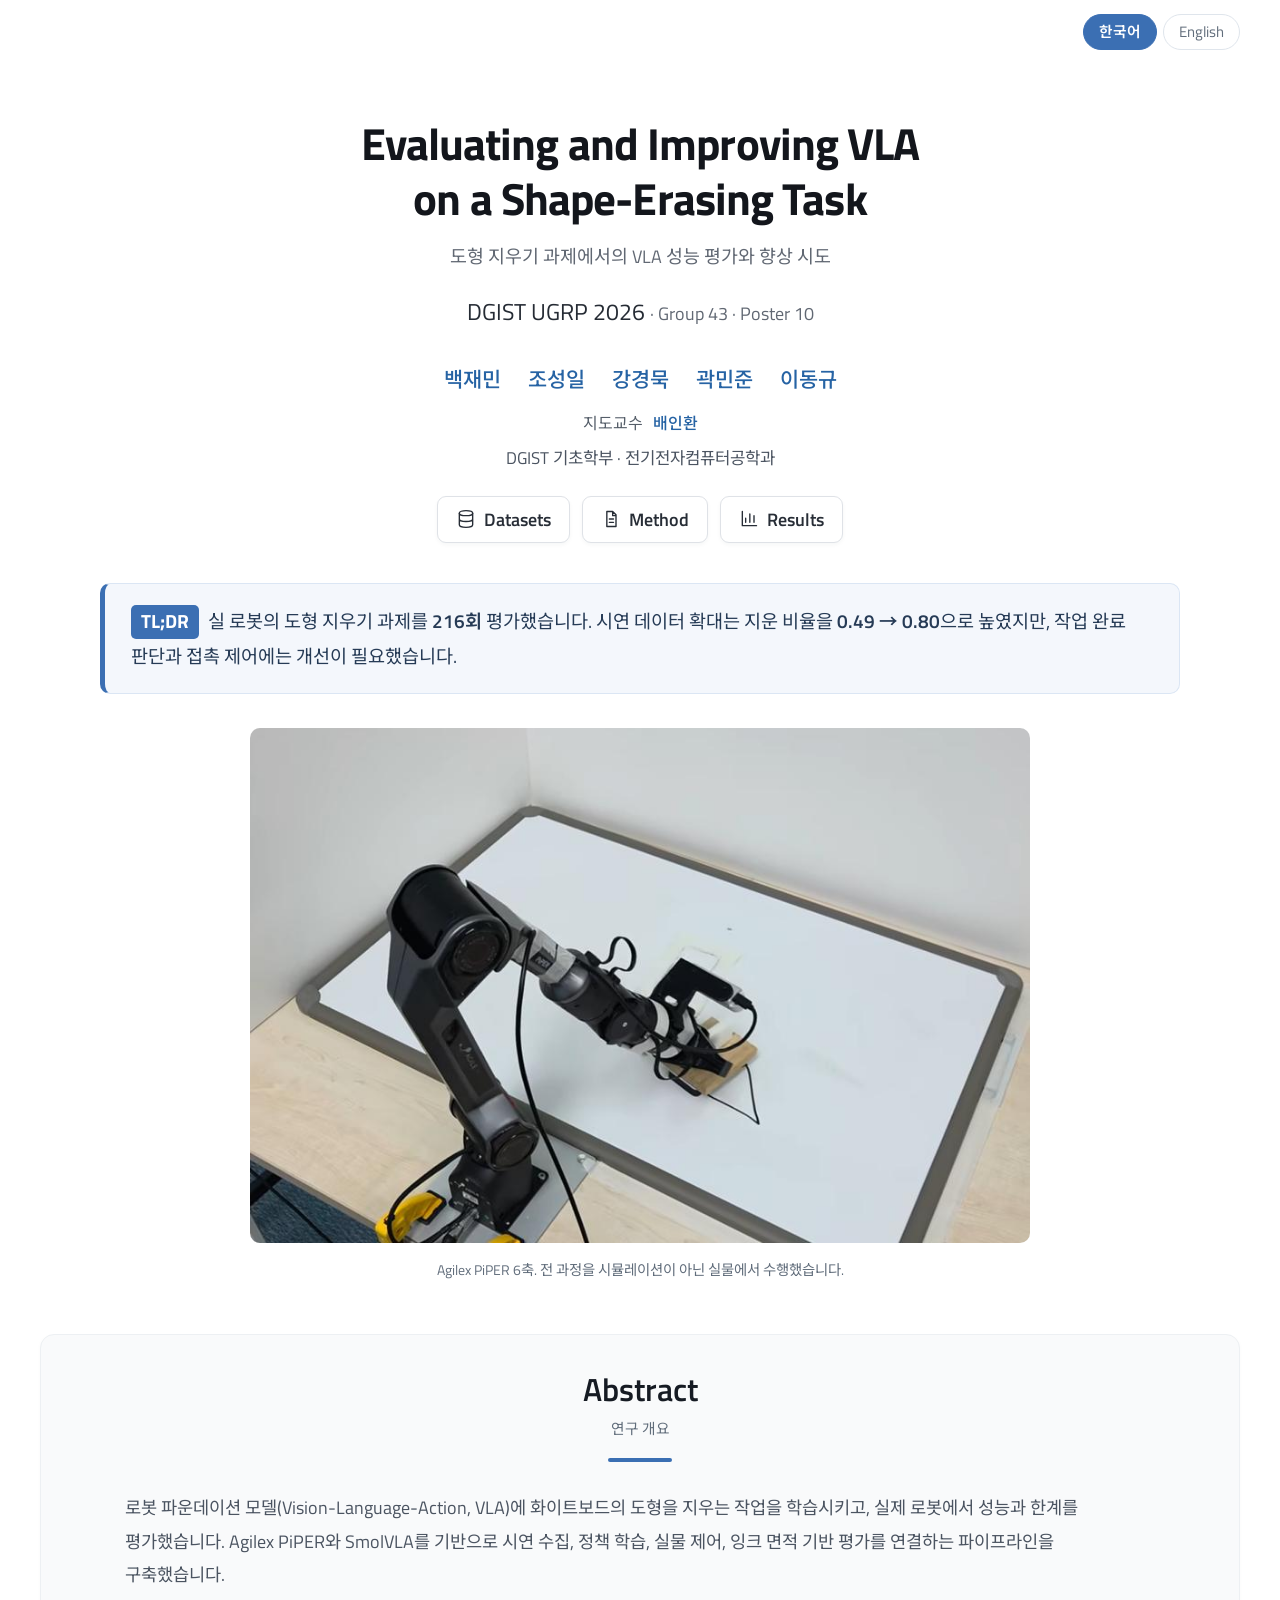
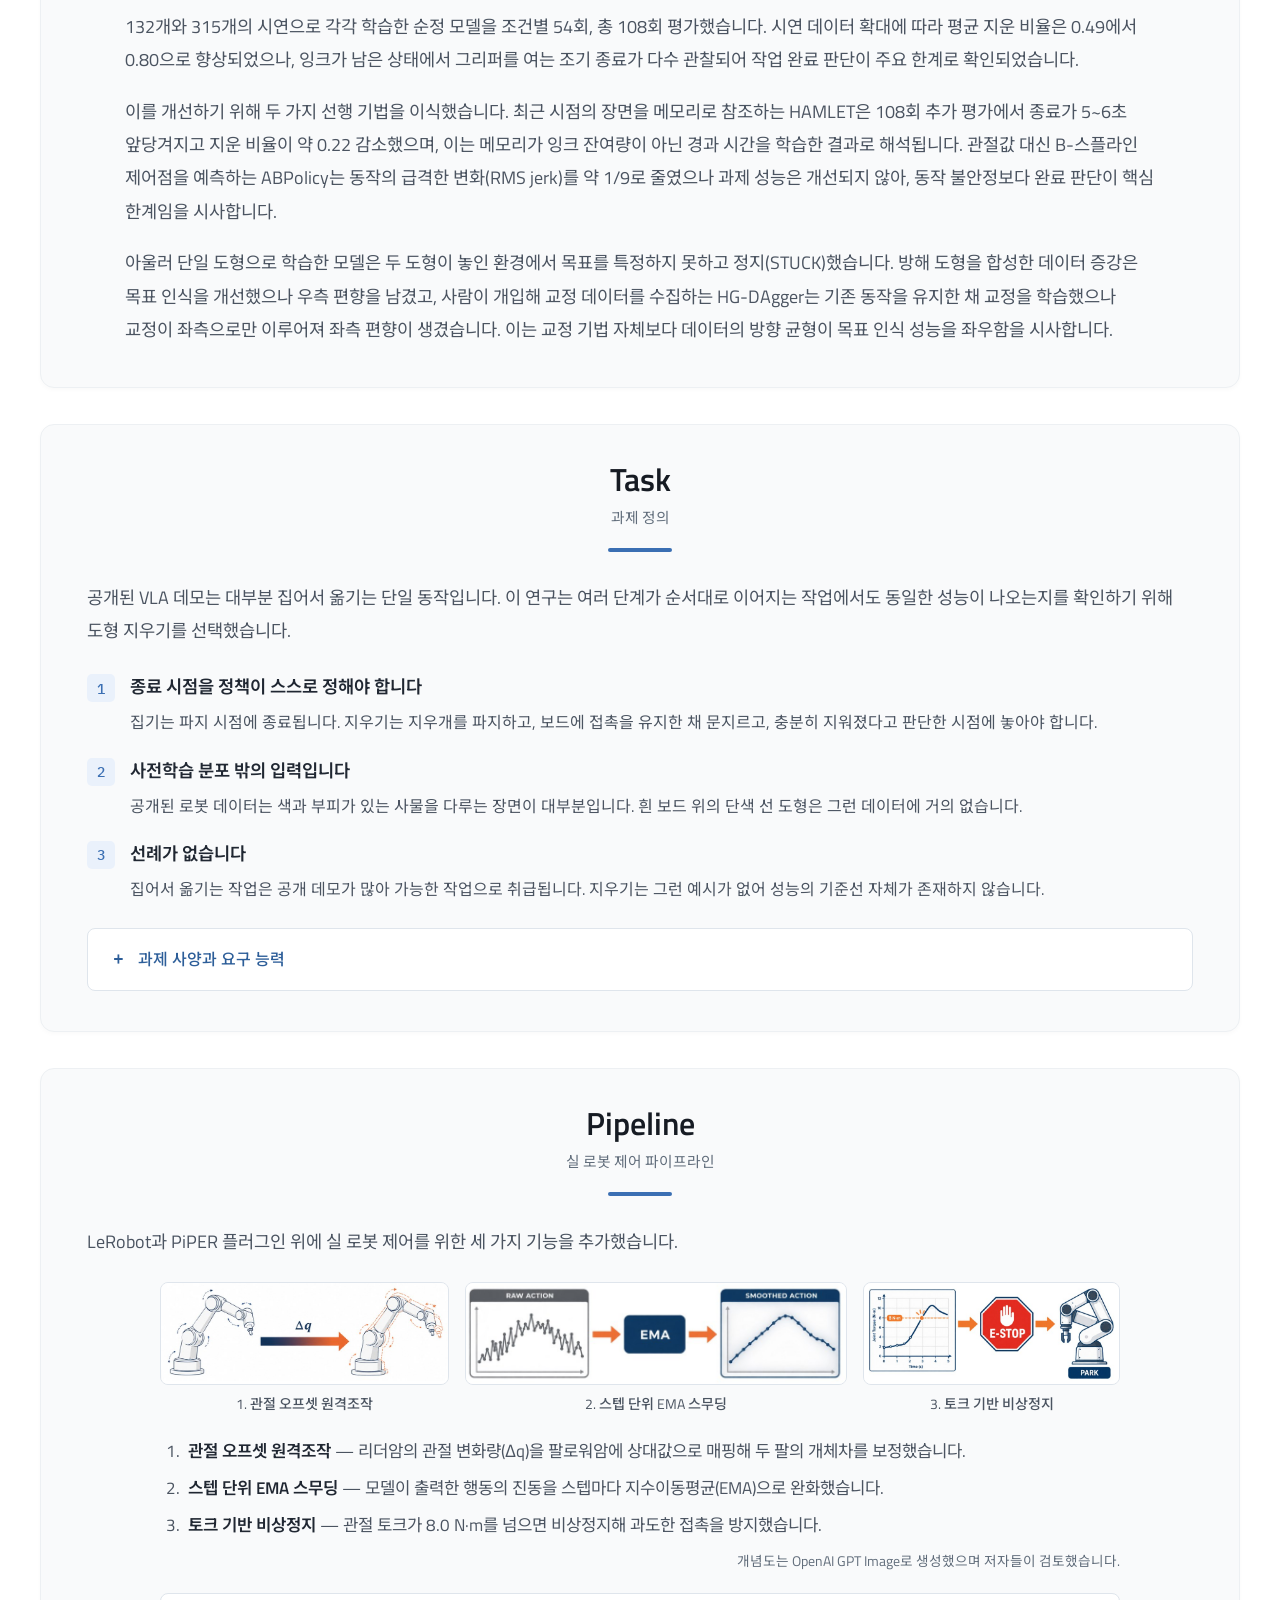
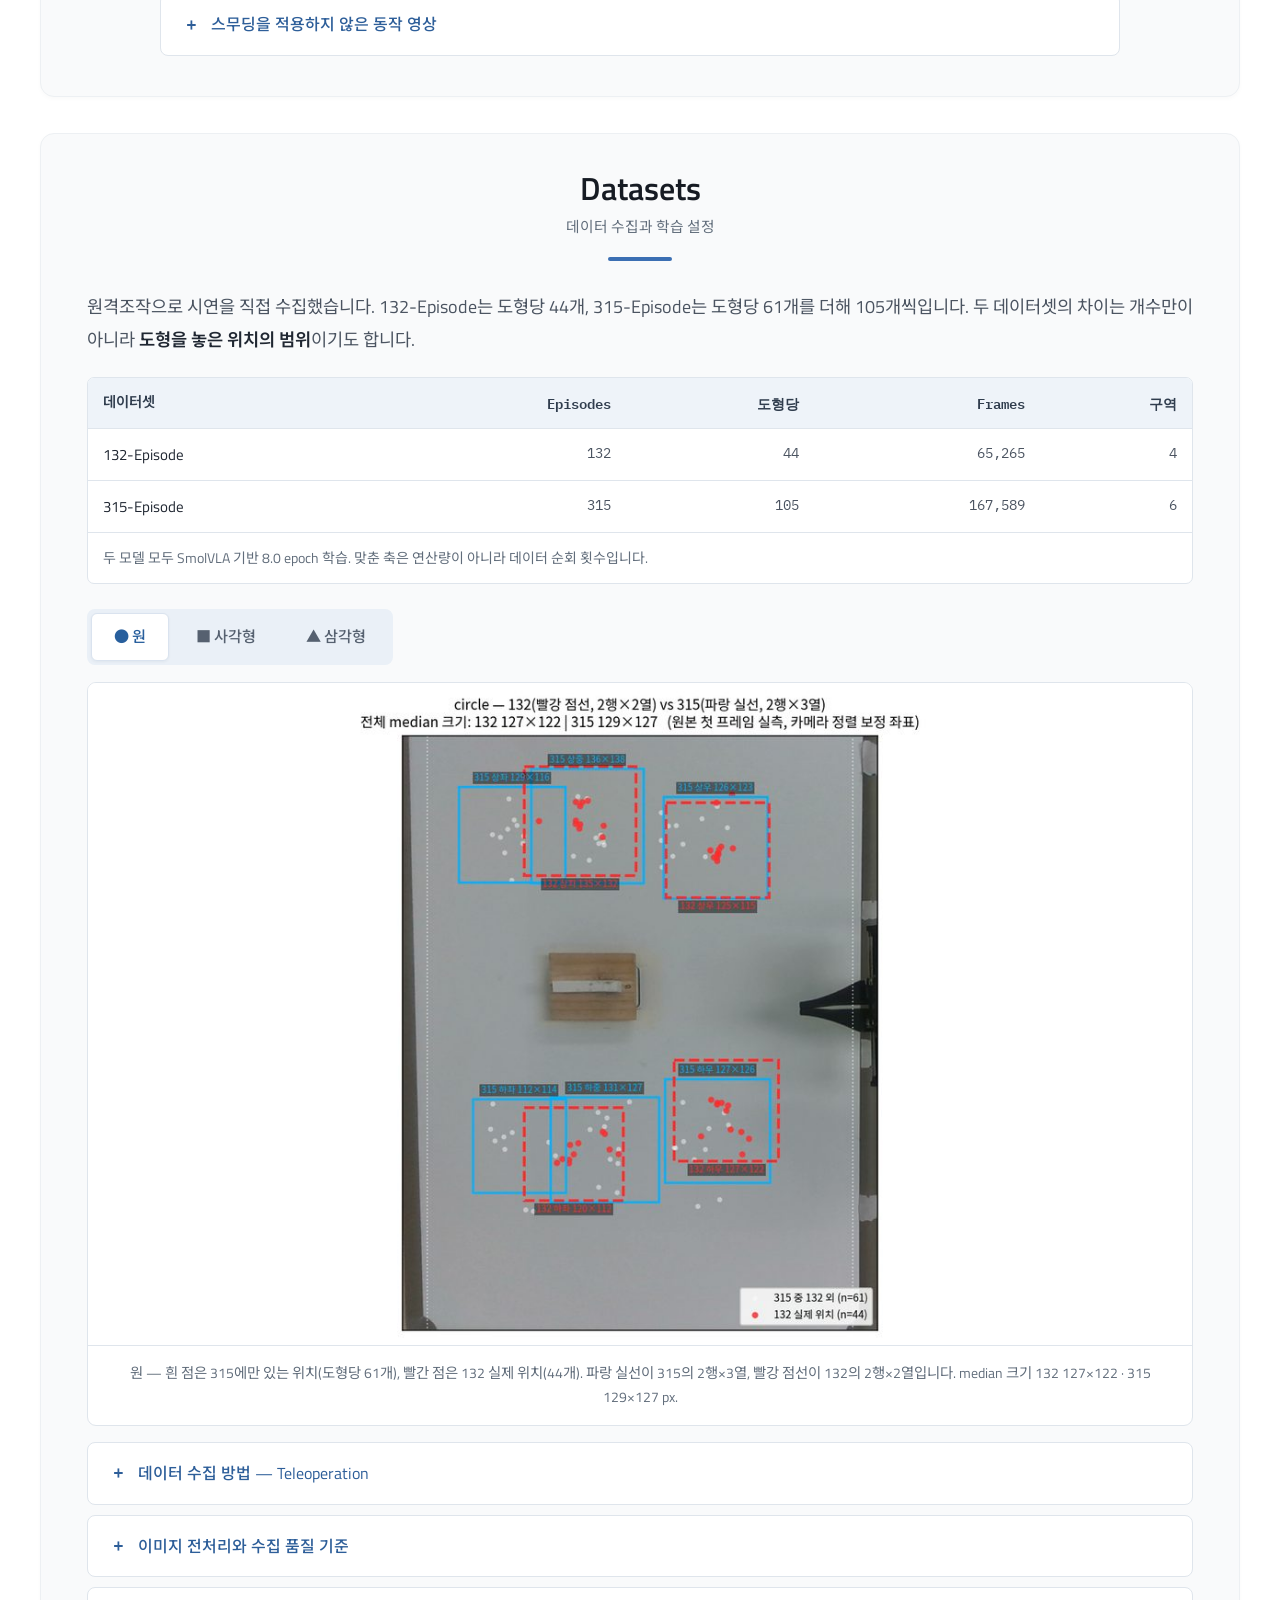
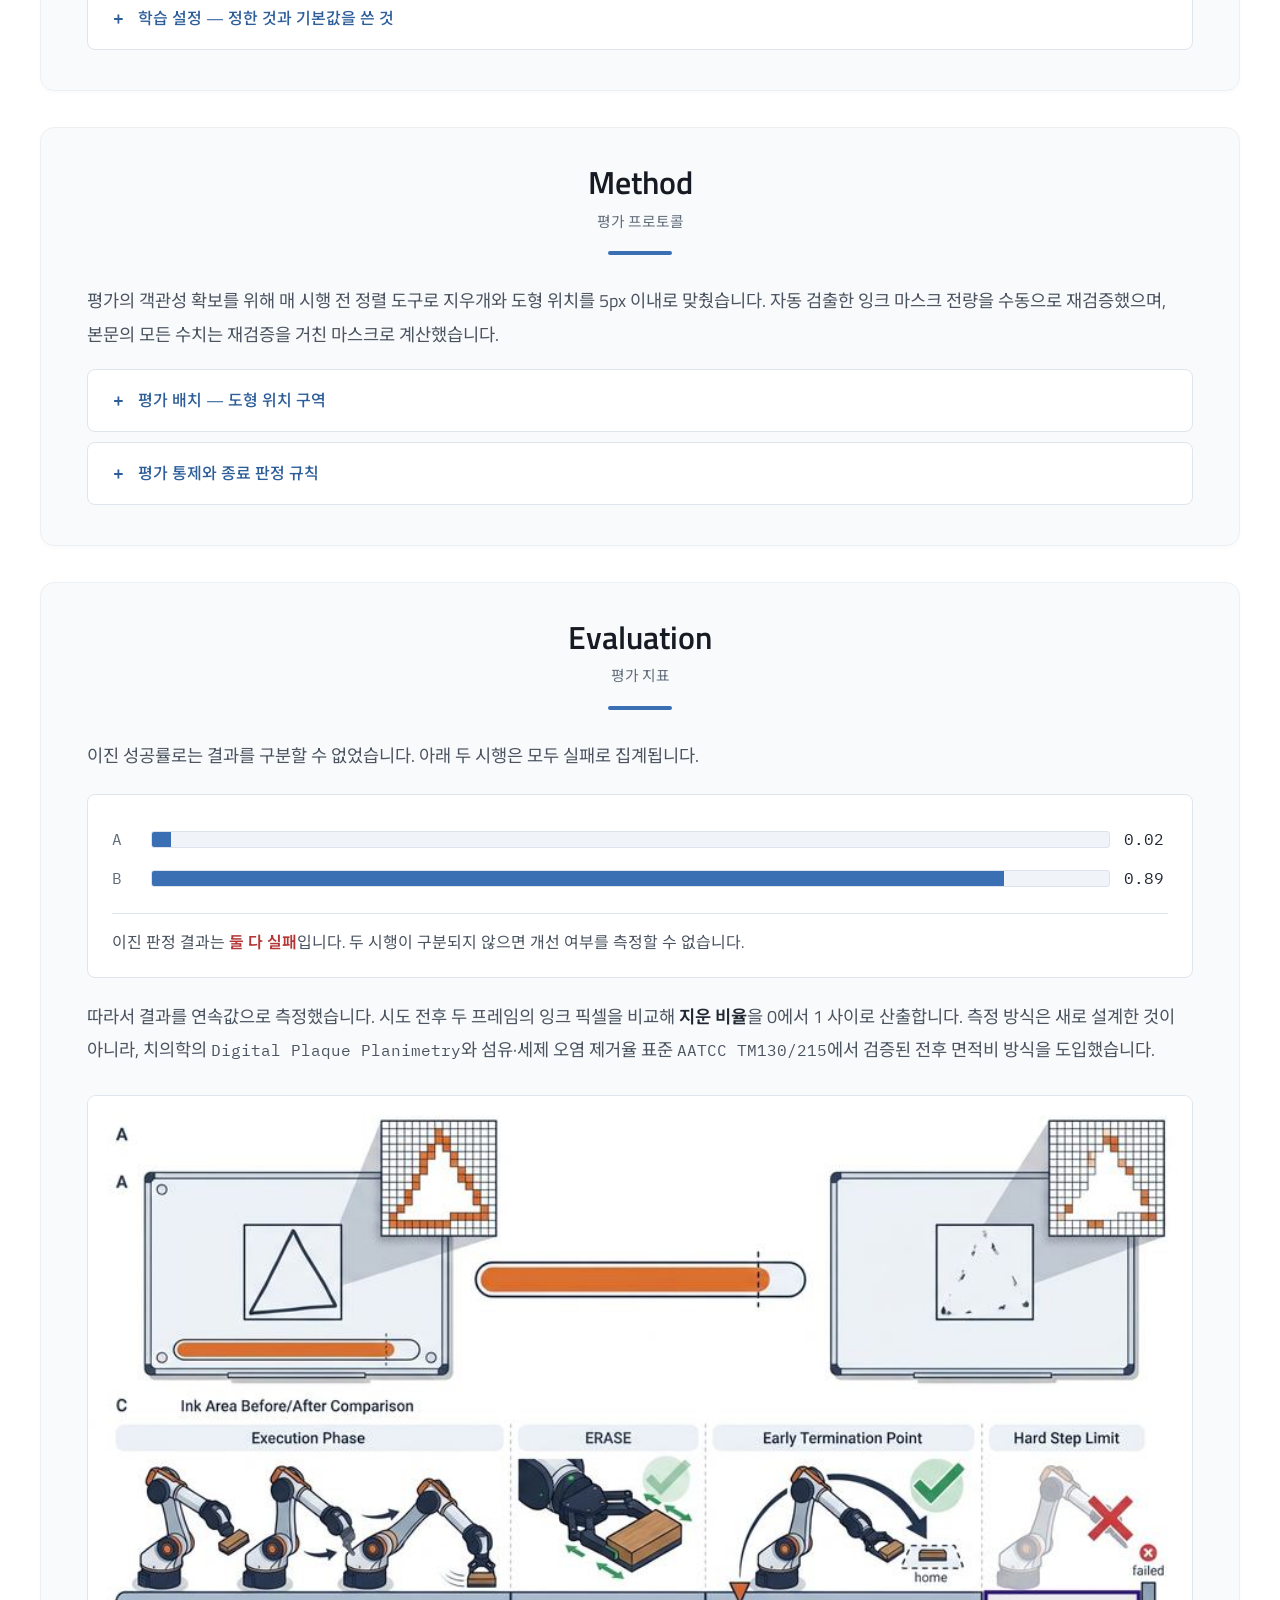
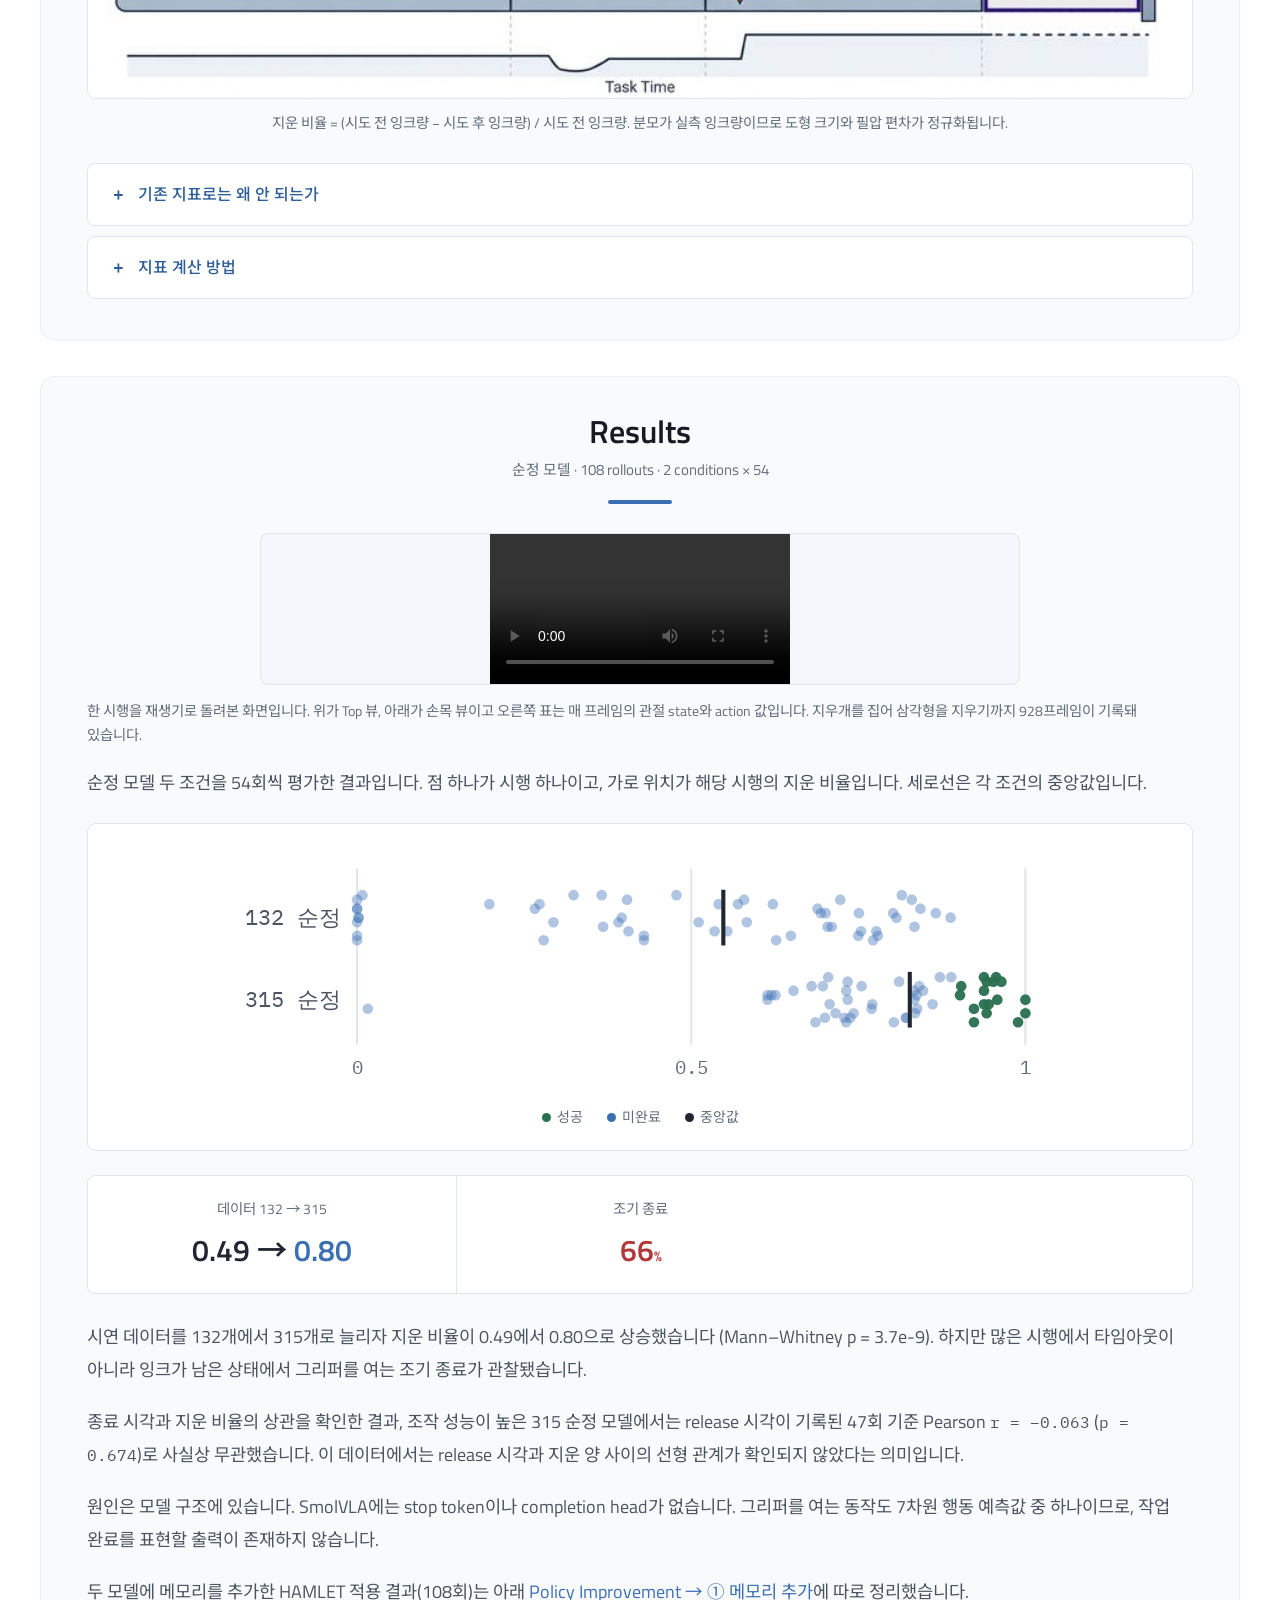
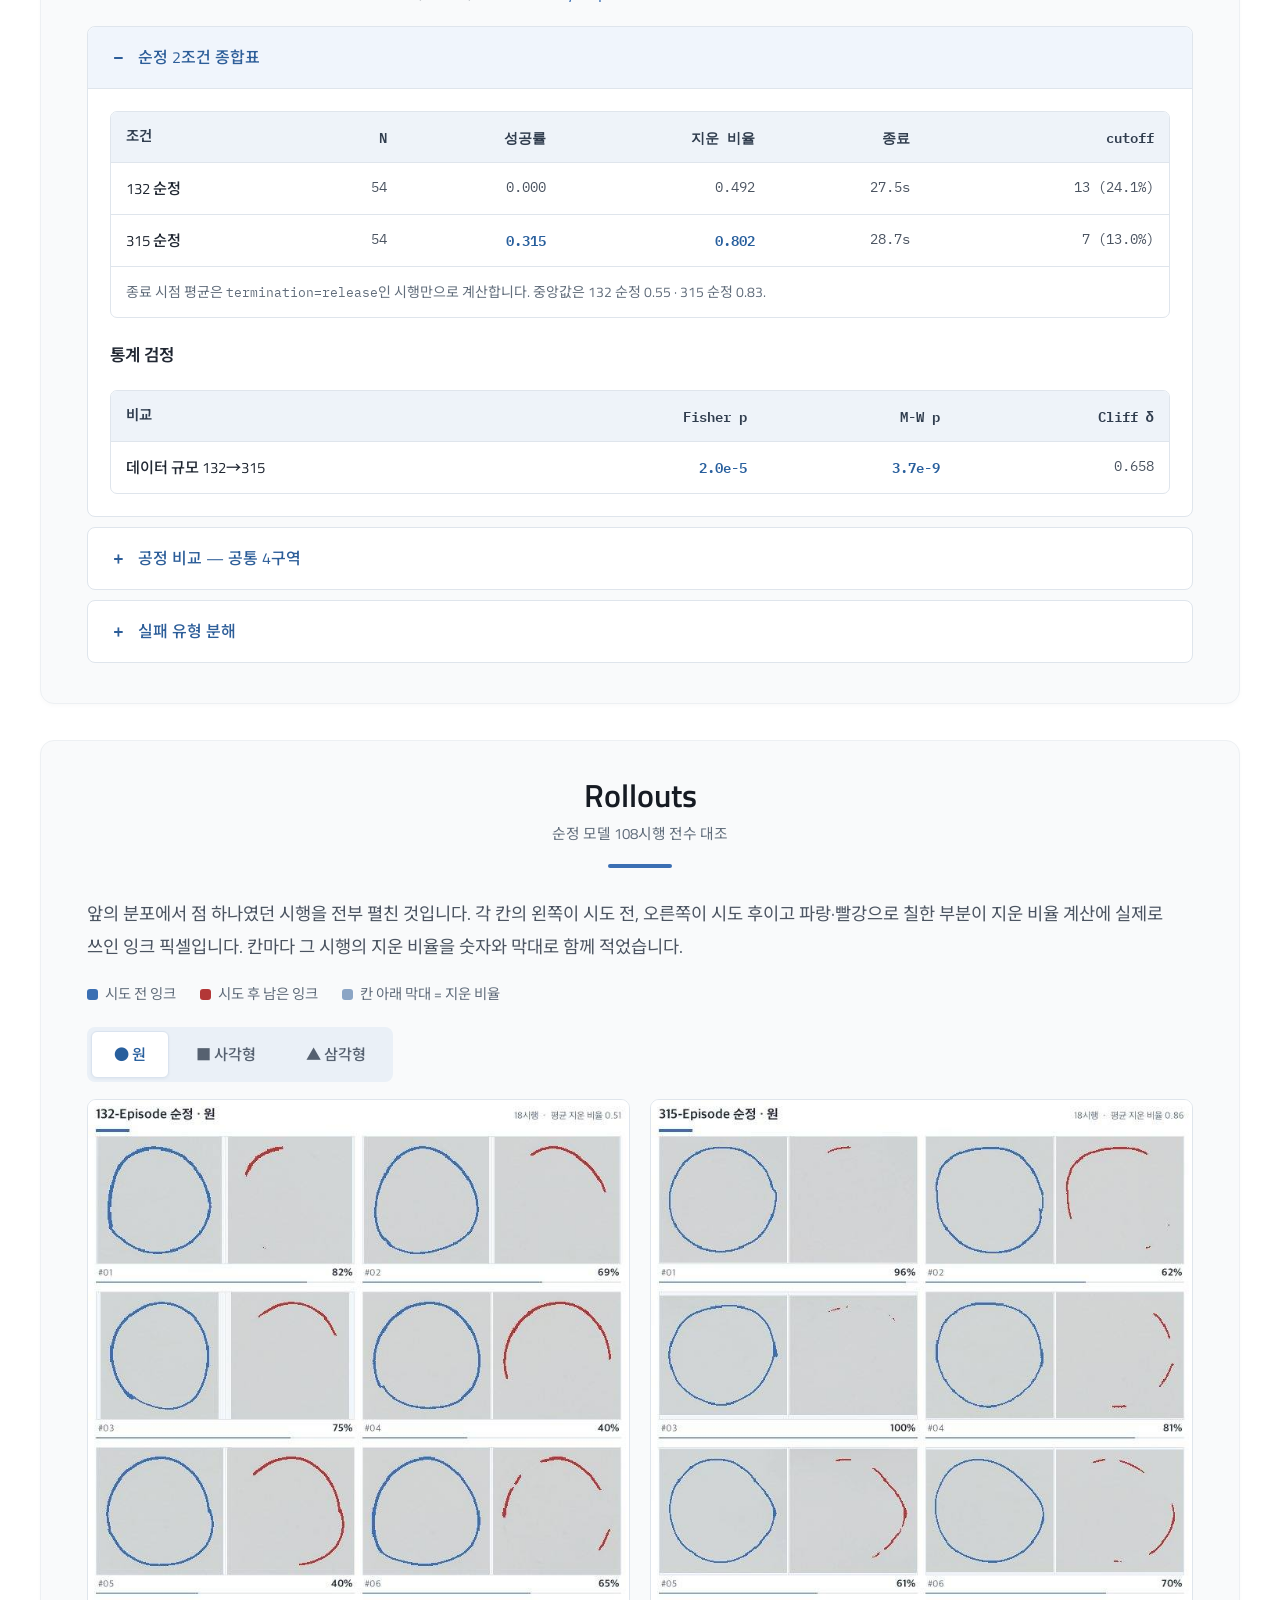
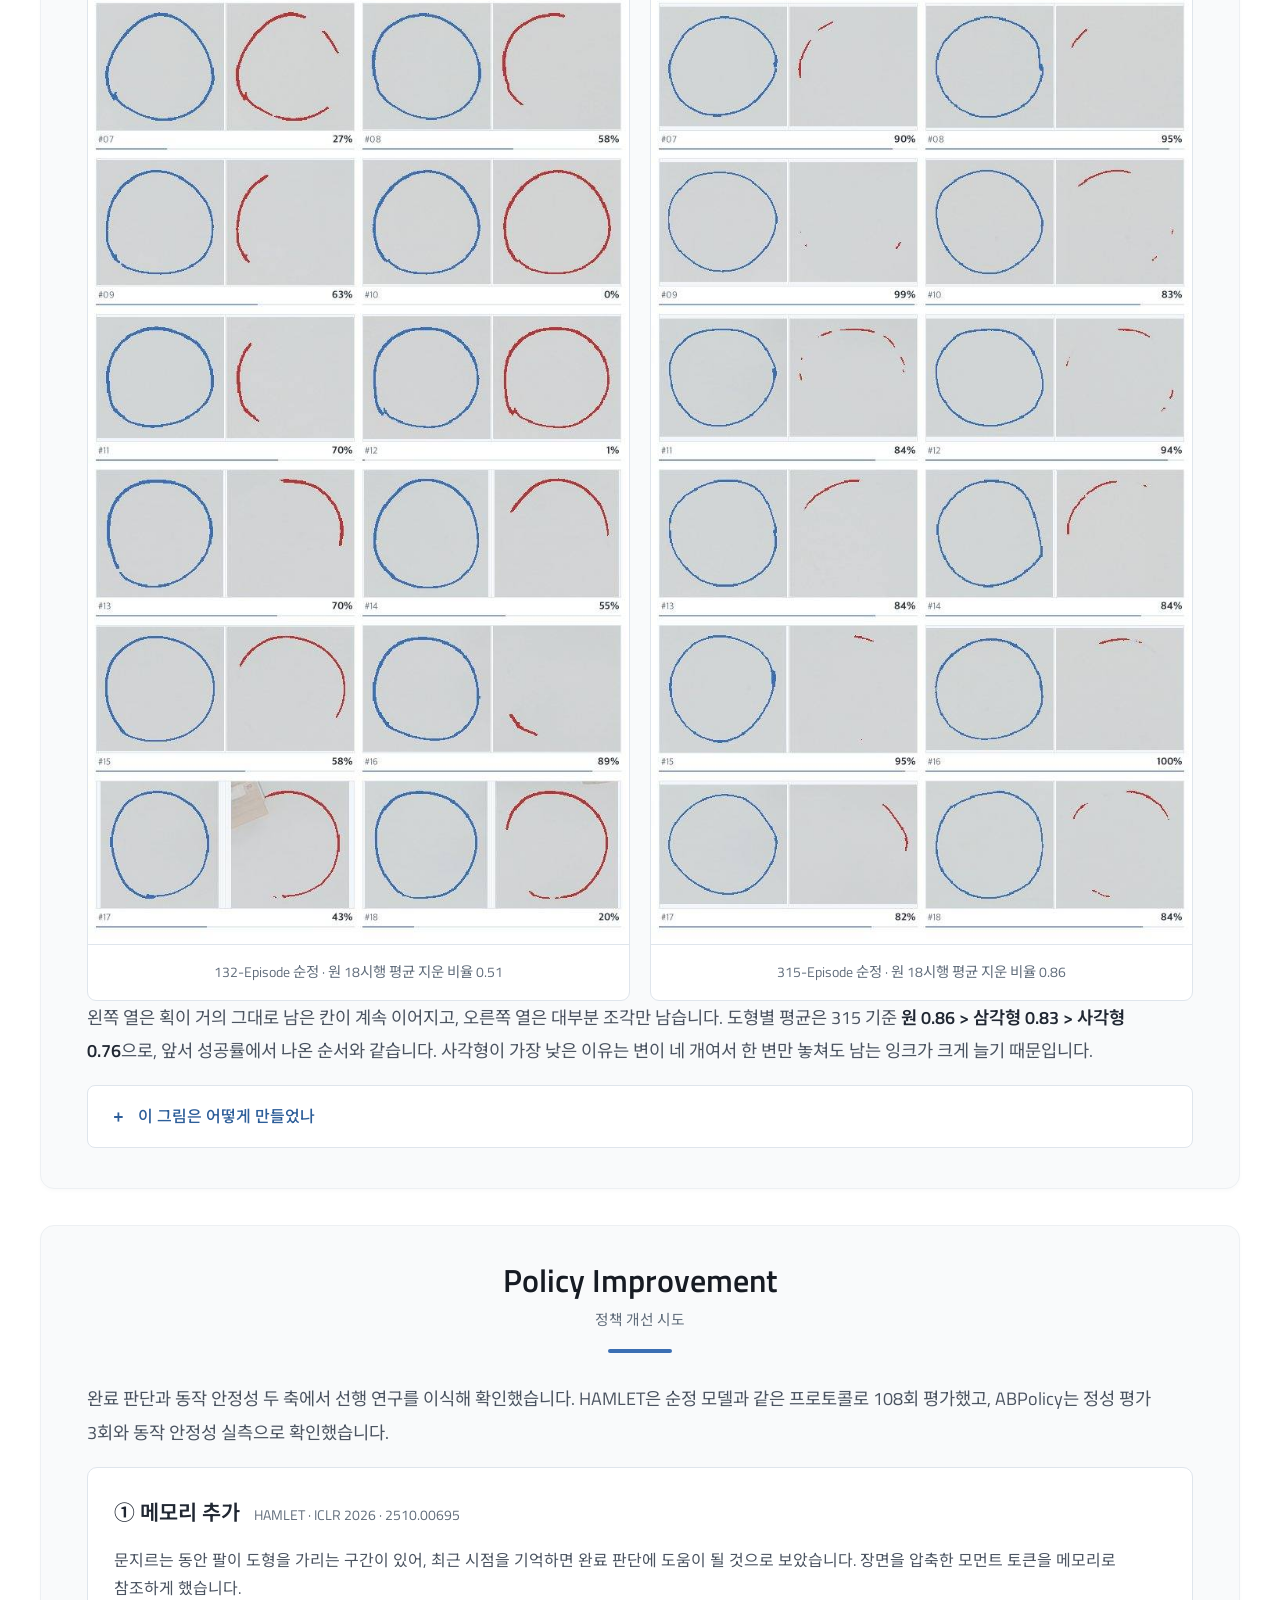
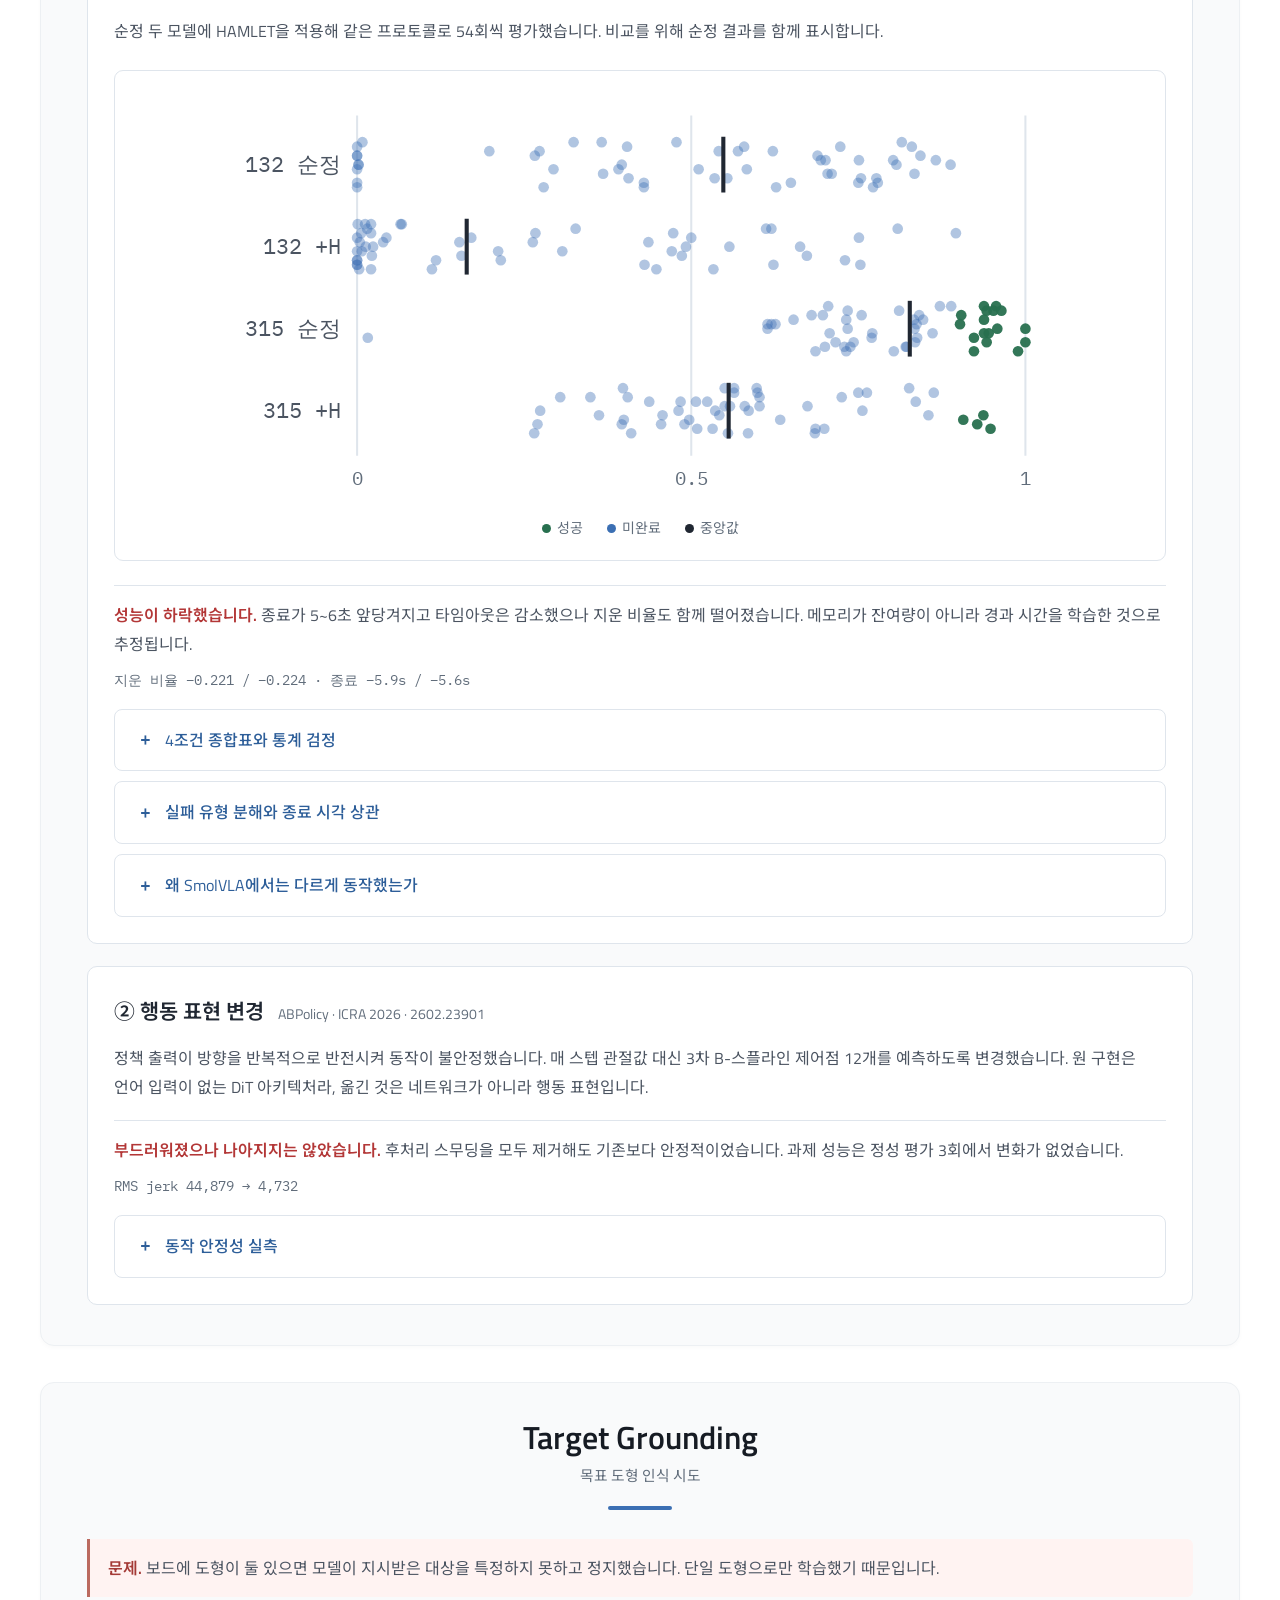
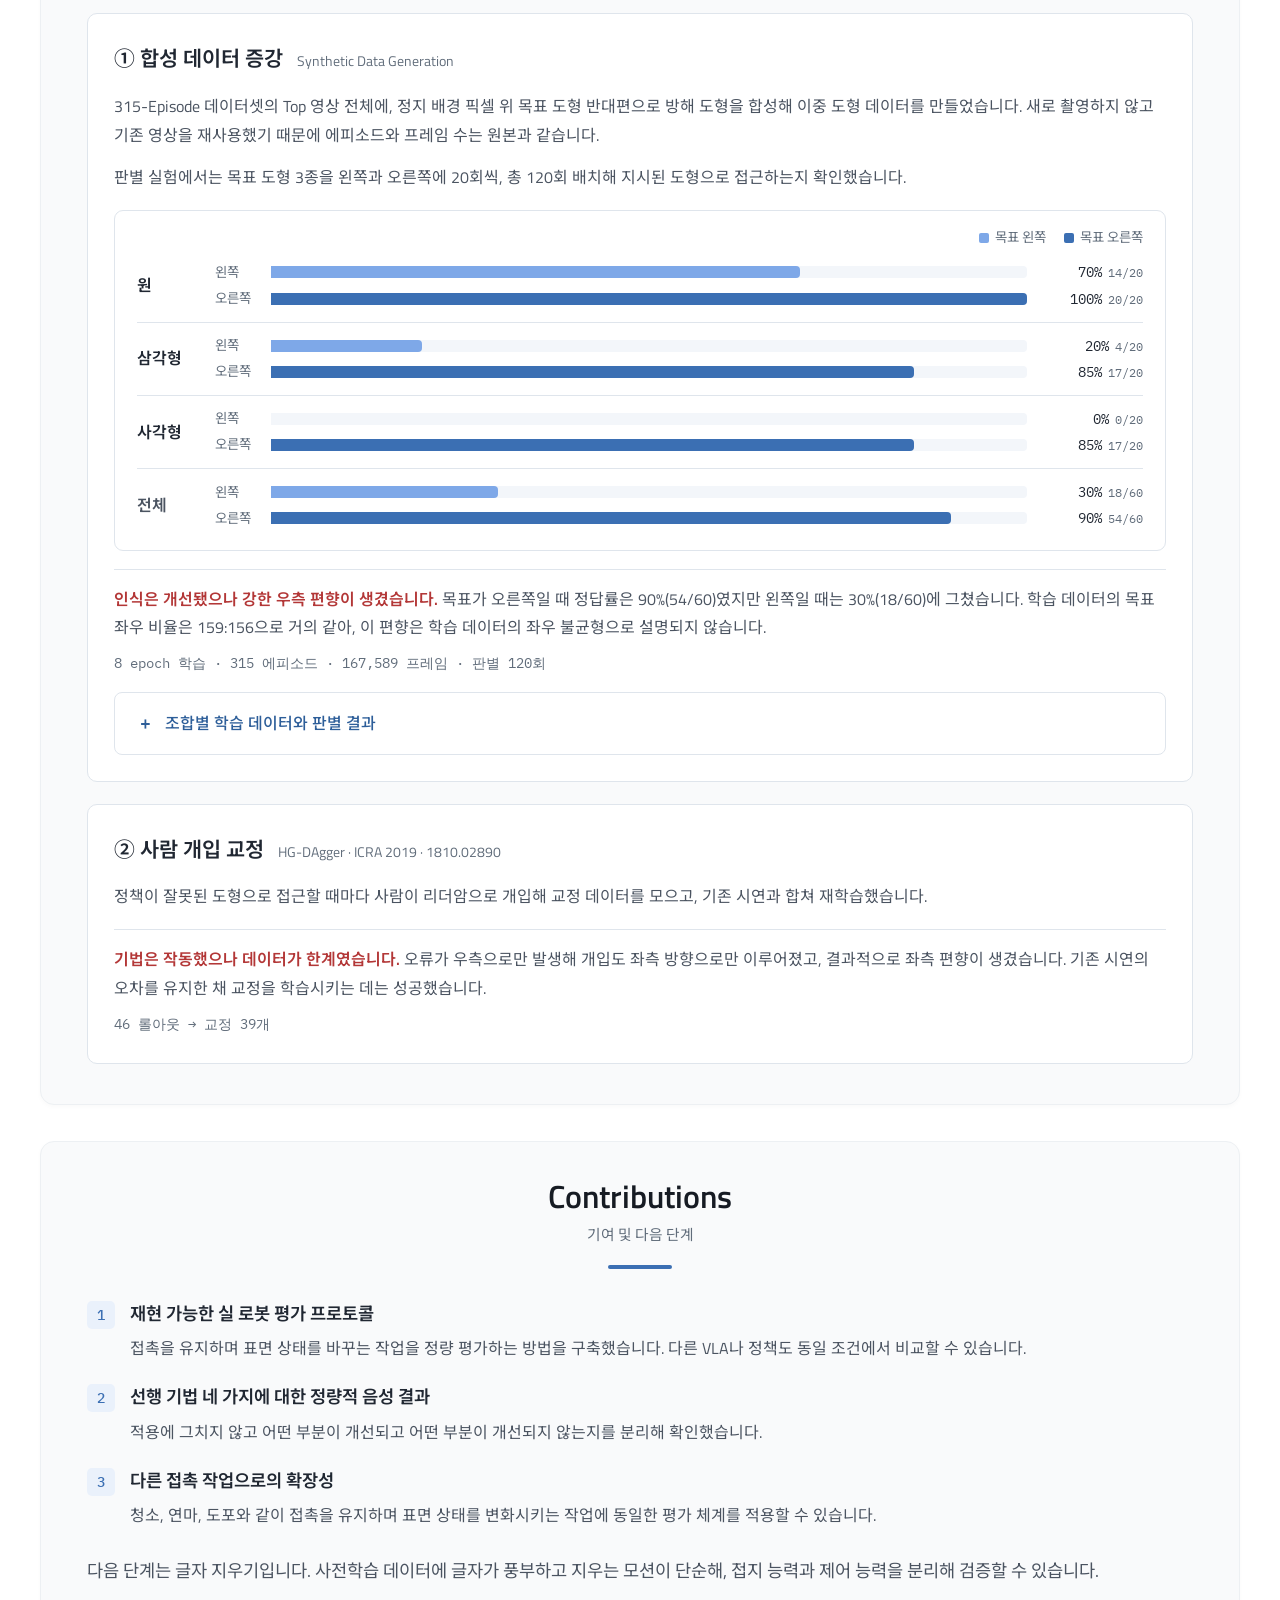
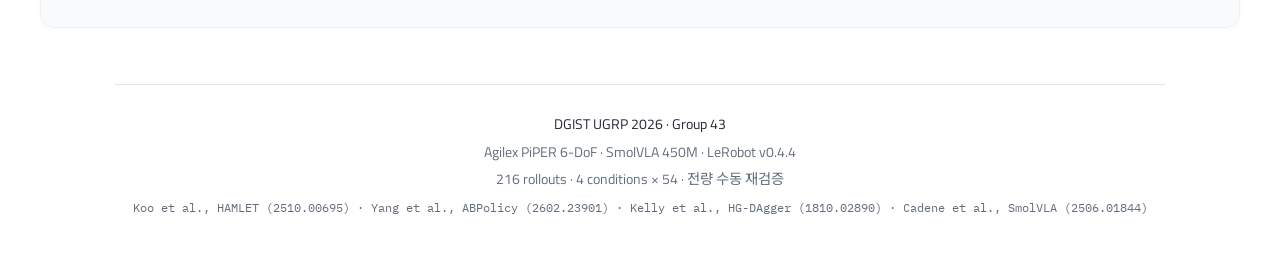
==== index.html @ f4e9756f "Refine results summary wording" ====
<!doctype html>
<html lang="ko">
<head>
<meta charset="utf-8">
<meta name="viewport" content="width=device-width, initial-scale=1">
<meta name="description" content="DGIST UGRP 2026 Group 43 — Evaluating and Improving VLA on a Shape-Erasing Task. SmolVLA와 PiPER를 사용한 216회 실 로봇 평가.">
<meta name="theme-color" content="#ffffff">
<title>Shape-Erasing VLA | DGIST UGRP 2026</title>
<link rel="preconnect" href="https://fonts.googleapis.com">
<link rel="preconnect" href="https://fonts.gstatic.com" crossorigin>
<link href="https://fonts.googleapis.com/css2?family=Titillium+Web:wght@300;400;600;700&family=Noto+Sans+KR:wght@400;500;600;700&family=IBM+Plex+Mono:wght@400;500&display=swap" rel="stylesheet">
<link rel="stylesheet" href="style.css">
<script src="script.js" defer></script>
</head>
<body>
<a class="skip-link" href="#abstract">본문으로 건너뛰기</a>
<main class="page"><header class="project-header">
  <h1>Evaluating and Improving VLA<br class="desktop-break"> on a Shape-Erasing Task</h1>
  <p class="project-subtitle">도형 지우기 과제에서의 VLA 성능 평가와 향상 시도</p>
  <p class="venue">DGIST UGRP 2026 <span>· Group 43 · Poster 10</span></p>
  <div class="authors" aria-label="연구진"><span>백재민</span><span>조성일</span><span>강경묵</span><span>곽민준</span><span>이동규</span></div>
  <p class="advisor">지도교수 <strong>배인환</strong></p>
  <p class="affiliations">DGIST 기초학부 · 전기전자컴퓨터공학과</p>
  <nav class="resource-links" aria-label="연구 내용 바로가기">
    <a href="#datasets"><svg aria-hidden="true" viewBox="0 0 24 24"><ellipse cx="12" cy="5" rx="8" ry="3"/><path d="M4 5v7c0 4 16 4 16 0V5 M4 12v7c0 4 16 4 16 0v-7"/></svg>Datasets</a>
    <a href="#method"><svg aria-hidden="true" viewBox="0 0 24 24"><path d="M7 3h7l4 4v14H7z M14 3v5h4 M10 12h5 M10 16h5"/></svg>Method</a>
    <a href="#results"><svg aria-hidden="true" viewBox="0 0 24 24"><path d="M4 3v17h17 M8 16v-5 M13 16V6 M18 16v-8"/></svg>Results</a>
  </nav>
</header>
<div class="tldr"><p><span class="tldr-label">TL;DR</span>실 로봇의 도형 지우기 과제를 <strong>216회</strong> 평가했습니다. 시연 데이터 확대는 지운 비율을 <strong>0.49 → 0.80</strong>으로 높였지만, 작업 완료 판단과 접촉 제어에는 개선이 필요했습니다.</p></div>
<figure class="teaser">
    <img src="robot-setup.jpg" alt="PiPER 로봇 팔이 화이트보드의 도형을 지우는 모습" fetchpriority="high">
    <figcaption>Agilex PiPER 6축. 전 과정을 시뮬레이션이 아닌 실물에서 수행했습니다.</figcaption>
  </figure><section class="paper-section abstract" id="abstract" aria-labelledby="abstract-title">
<div class="section-heading"><h2 id="abstract-title">Abstract</h2><p>연구 개요</p></div>
<p>로봇 파운데이션 모델(Vision-Language-Action, VLA)에 화이트보드의 도형을 지우는 작업을 학습시키고, 실제 로봇에서 성능과 한계를 평가했습니다. Agilex PiPER와 SmolVLA를 기반으로 시연 수집, 정책 학습, 실물 제어, 잉크 면적 기반 평가를 연결하는 파이프라인을 구축했습니다.</p>
<p>132개와 315개의 시연으로 각각 학습한 순정 모델을 조건별 54회, 총 108회 평가했습니다. 시연 데이터 확대에 따라 평균 지운 비율은 0.49에서 0.80으로 향상되었으나, 잉크가 남은 상태에서 그리퍼를 여는 조기 종료가 다수 관찰되어 작업 완료 판단이 주요 한계로 확인되었습니다.</p>
<p>이를 개선하기 위해 두 가지 선행 기법을 이식했습니다. 최근 시점의 장면을 메모리로 참조하는 HAMLET은 108회 추가 평가에서 종료가 5~6초 앞당겨지고 지운 비율이 약 0.22 감소했으며, 이는 메모리가 잉크 잔여량이 아닌 경과 시간을 학습한 결과로 해석됩니다. 관절값 대신 B-스플라인 제어점을 예측하는 ABPolicy는 동작의 급격한 변화(RMS jerk)를 약 1/9로 줄였으나 과제 성능은 개선되지 않아, 동작 불안정보다 완료 판단이 핵심 한계임을 시사합니다.</p>
<p>아울러 단일 도형으로 학습한 모델은 두 도형이 놓인 환경에서 목표를 특정하지 못하고 정지(STUCK)했습니다. 방해 도형을 합성한 데이터 증강은 목표 인식을 개선했으나 우측 편향을 남겼고, 사람이 개입해 교정 데이터를 수집하는 HG-DAgger는 기존 동작을 유지한 채 교정을 학습했으나 교정이 좌측으로만 이루어져 좌측 편향이 생겼습니다. 이는 교정 기법 자체보다 데이터의 방향 균형이 목표 인식 성능을 좌우함을 시사합니다.</p>
</section><section class="paper-section" id="task" aria-labelledby="task-title">
  <div class="section-heading"><h2 id="task-title">Task</h2><p>과제 정의</p></div>
  <p>공개된 VLA 데모는 대부분 집어서 옮기는 단일 동작입니다. 이 연구는 여러 단계가 순서대로
    이어지는 작업에서도 동일한 성능이 나오는지를 확인하기 위해 도형 지우기를 선택했습니다.</p>
  <div class="why">
    <div><span class="n">1</span><span><b>종료 시점을 정책이 스스로 정해야 합니다</b>
      집기는 파지 시점에 종료됩니다. 지우기는 지우개를 파지하고, 보드에 접촉을 유지한 채 문지르고,
      충분히 지워졌다고 판단한 시점에 놓아야 합니다.</span></div>
    <div><span class="n">2</span><span><b>사전학습 분포 밖의 입력입니다</b>
      공개된 로봇 데이터는 색과 부피가 있는 사물을 다루는 장면이 대부분입니다.
      흰 보드 위의 단색 선 도형은 그런 데이터에 거의 없습니다.</span></div>
    <div><span class="n">3</span><span><b>선례가 없습니다</b>
      집어서 옮기는 작업은 공개 데모가 많아 가능한 작업으로 취급됩니다.
      지우기는 그런 예시가 없어 성능의 기준선 자체가 존재하지 않습니다.</span></div>
  </div>

  <details><summary>과제 사양과 요구 능력</summary><div class="dbody">
    <div class="tw cards" tabindex="0" role="region" aria-label="데이터 표"><table>
      <tr><td class="k">최종 검증 Task</td><td>보드에 쓰인 여러 글자 중 지시된 글자만 골라 지우기</td></tr>
      <tr><td class="k">이번 단계</td><td>단일 도형 지우기로 파이프라인·평가 체계 구축 및 baseline 확보</td></tr>
      <tr><td class="k">모델</td><td>SmolVLA <span class="mono">lerobot/smolvla_base</span> · 450M</td></tr>
      <tr><td class="k">로봇</td><td>Agilex PiPER 6-DoF · leader/follower 2대</td></tr>
      <tr><td class="k">프레임워크</td><td>LeRobot v0.4.4 + 자체 PiPER 플러그인 · Python 3.10</td></tr>
    </table></div>
    <h4>요구되는 능력 세 가지</h4>
    <ul>
      <li><b>시각·언어 인식</b> — 텍스트 지시로 삭제 대상을 식별</li>
      <li><b>공간 grounding</b> — 대상이 보드 어디에 있는지 파악하고 접촉 지점 결정</li>
      <li><b>접촉 조작 제어</b> — 지우개를 파지한 뒤 대상 영역을 문지름</li>
    </ul>
    <h4>SmolVLA 구조에서 미리 알아둘 점</h4>
    <p>SmolVLA는 사전학습 VLM(SmolVLM-2)과 flow matching으로 학습한 action expert로 구성됩니다.
      π₀가 하나의 트랜스포머 안에 VLM과 action expert의 가중치를 함께 두고 모든 층의 자기 어텐션을 공유하는 것과 달리,
      SmolVLA의 action expert는 교차 어텐션과 자기 어텐션 층을 번갈아 쌓아
      교차 어텐션 층에서 VLM의 키·값(K/V)을 참조하며, VLM의 마지막 층이 아닌 중간 층(N = L/2)까지의 특징을 사용합니다.
      한 번의 추론으로 앞으로 50스텝의 행동(action chunk)을 한꺼번에 출력합니다.</p>
    <div class="warn"><b>stop token도 completion head도 없습니다.</b>
      그리퍼를 여는 것조차 7차원 행동 예측값 중 하나일 뿐이라,
      모델에는 작업 완료를 표현할 출력 자체가 존재하지 않습니다.</div>
  </div></details>
</section>
<section class="paper-section" id="pipeline" aria-labelledby="pipeline-title">
  <div class="section-heading"><h2 id="pipeline-title">Pipeline</h2><p>실 로봇 제어 파이프라인</p></div>
  <p>LeRobot과 PiPER 플러그인 위에 실 로봇 제어를 위한 세 가지 기능을 추가했습니다.</p>
  <div class="pipe-row" style="--pipe-cols: minmax(0, 2.847fr) minmax(0, 3.774fr) minmax(0, 2.532fr)">
    <figure>
      <img src="img/pipeline-teleop.jpg" width="800" height="281" loading="lazy"
           alt="리더암의 관절 변화량 Δq가 팔로워암에 전달되는 개념도">
      <figcaption>1. 관절 오프셋 원격조작</figcaption>
    </figure>
    <figure>
      <img src="img/pipeline-ema.jpg" width="800" height="212" loading="lazy"
           alt="진동하는 원본 행동이 EMA를 거쳐 매끄러운 행동으로 바뀌는 개념도">
      <figcaption>2. 스텝 단위 EMA 스무딩</figcaption>
    </figure>
    <figure>
      <img src="img/pipeline-estop.jpg" width="800" height="316" loading="lazy"
           alt="관절 토크가 8 N·m를 넘으면 비상정지하는 개념도">
      <figcaption>3. 토크 기반 비상정지</figcaption>
    </figure>
  </div>
  <ol class="pipe-list">
    <li><b>관절 오프셋 원격조작</b> — 리더암의 관절 변화량(Δq)을 팔로워암에 상대값으로 매핑해 두 팔의 개체차를 보정했습니다.</li>
    <li><b>스텝 단위 EMA 스무딩</b> — 모델이 출력한 행동의 진동을 스텝마다 지수이동평균(EMA)으로 완화했습니다.</li>
    <li><b>토크 기반 비상정지</b> — 관절 토크가 8.0 N·m를 넘으면 비상정지해 과도한 접촉을 방지했습니다.</li>
  </ol>
  <p class="pipe-note">개념도는 OpenAI GPT Image로 생성했으며 저자들이 검토했습니다.</p>
  <details class="pipe-video"><summary>스무딩을 적용하지 않은 동작 영상</summary><div class="dbody">
    <figure style="margin:0;text-align:center">
      <div class="vwrap">
        <video id="noSmooth" controls playsinline preload="metadata" loop
               onloadedmetadata="vidReady('noSmooth','noSmoothPh')">
          <source src="no-smoothing.mp4" type="video/mp4">
        </video>
        <div class="vph" id="noSmoothPh" hidden>
          <b>영상을 재생할 수 없습니다</b><span>브라우저가 mp4를 지원하지 않는 경우입니다</span>
        </div>
      </div>
      <figcaption style="text-align:left">EMA 스무딩을 적용하지 않았을 때의 동작입니다.
        SmolVLA의 action chunk 단위 동기 실행으로, 청크 하나를 모두 실행한 뒤 다음 청크를 예측합니다.</figcaption>
    </figure>
  </div></details>
</section>
<section class="paper-section" id="datasets" aria-labelledby="datasets-title">
  <div class="section-heading"><h2 id="datasets-title">Datasets</h2><p>데이터 수집과 학습 설정</p></div>
  <p>원격조작으로 시연을 직접 수집했습니다. 132-Episode는 도형당 44개,
    315-Episode는 도형당 61개를 더해 105개씩입니다. 두 데이터셋의 차이는 개수만이 아니라
    <strong>도형을 놓은 위치의 범위</strong>이기도 합니다.</p>
  <div class="tw" tabindex="0" role="region" aria-label="데이터 표"><table>
    <thead><tr><th>데이터셋</th><th class="n">Episodes</th><th class="n">도형당</th>
      <th class="n">Frames</th><th class="n">구역</th></tr></thead>
    <tr><td class="k">132-Episode</td><td class="n">132</td><td class="n">44</td>
      <td class="n">65,265</td><td class="n">4</td></tr>
    <tr><td class="k">315-Episode</td><td class="n">315</td><td class="n">105</td>
      <td class="n">167,589</td><td class="n">6</td></tr>
    <caption>두 모델 모두 SmolVLA 기반 8.0 epoch 학습. 맞춘 축은 연산량이 아니라 데이터 순회 횟수입니다.</caption>
  </table></div>

  <div class="tabs" role="group" aria-label="데이터셋 도형 선택">
    <button id="zA" aria-pressed="true"  onclick="setZone('circle')">● 원</button>
    <button id="zB" aria-pressed="false" onclick="setZone('rectangle')">■ 사각형</button>
    <button id="zC" aria-pressed="false" onclick="setZone('triangle')">▲ 삼각형</button>
  </div>
  <figure class="shot" style="margin:0 0 16px">
    <img id="zoneImg" src="img/zones-circle.jpg" alt="K-means 구역 경계" loading="lazy">
    <figcaption id="zoneCap">원 — 흰 점은 315에만 있는 위치(도형당 61개), 빨간 점은 132 실제 위치(44개). 파랑 실선이 315의 2행×3열, 빨강 점선이 132의 2행×2열입니다. median 크기 132 127×122 · 315 129×127 px.</figcaption>
  </figure>

<details><summary>데이터 수집 방법 — Teleoperation</summary><div class="dbody">
    <p>리더암과 팔로워암 두 대를 써서, 사람이 리더암을 움직이면 팔로워암이 따라 하고
      그 동작이 그대로 녹화됩니다. 시뮬레이션이 아니라 실제 로봇이 움직인 기록입니다.</p>
    <p>두 팔의 개체차 때문에 관절 절대값을 그대로 보내면 동작이 어긋납니다.
      시작 자세를 맞춘 뒤 <b>관절 변화량만 상대값으로</b> 전달하고, 팔로워암의 현재값을
      기준으로 움직이게 했습니다. 스텝당 최대 변화량도 제한해 급격한 동작을 막았습니다.</p>
    <figure style="margin:0 0 14px;text-align:center">
      <div class="vwrap">
        <video id="teleop" controls playsinline preload="metadata" loop
               onloadedmetadata="vidReady('teleop','teleopPh')">
          <source src="teleop.mp4" type="video/mp4">
        </video>
        <div class="vph" id="teleopPh" hidden>
          <b>영상을 재생할 수 없습니다</b><span>브라우저가 mp4를 지원하지 않는 경우입니다</span>
        </div>
      </div>
      <figcaption style="text-align:left">사람이 리더암을 잡고 움직이면 팔로워암이 그대로 따라 하고, 그 동작이 녹화됩니다.
        이렇게 모은 시연이 132개 또는 315개 모여 하나의 데이터셋이 됩니다.</figcaption>
    </figure>
    <h4>녹화되는 것</h4>
    <ul>
      <li>Top·Wrist 두 대의 RGB 영상</li>
      <li>관절 7축 위치 — 이번 학습에 실제로 쓴 입력</li>
      <li>관절 effort와 속도 — 접촉 세기를 남기기 위해 함께 녹화했으나 이번 학습에는 미사용</li>
    </ul>
  </div></details>

  <details><summary>이미지 전처리와 수집 품질 기준</summary><div class="dbody">
    <div class="eq">1280×720 원본
  → (280, 0)에서 720×720 정사각형 크롭
  → 512×512로 축소 (INTER_AREA)
  → HEVC 저장</div>
    <p>Top과 Wrist 카메라에 같은 크롭을 씁니다. 실물 추론에서도 라이브 영상에
      <b>동일한 크롭·리사이즈</b>를 적용합니다. 학습과 추론의 입력 형태가 어긋나면 안 되기 때문입니다.</p>
    <h4>에피소드 폐기 기준</h4>
    <p>수집 전에 미리 정해두었습니다 — 충돌이나 작업공간 이탈 등 안전 문제, 카메라 가림으로
      성공 판단 불가, 녹화 중단이나 프레임 누락, leader/follower 매핑 오류로 인한 튐,
      작업과 무관한 동작이 대부분을 차지하는 경우.</p>
  </div></details>

  <details><summary>학습 설정 — 정한 것과 기본값을 쓴 것</summary><div class="dbody">
    <div class="tw cards" tabindex="0" role="region" aria-label="데이터 표"><table>
      <thead><tr><th>설정</th><th class="n">값</th><th>출처</th></tr></thead>
      <tr><td class="k">Base model</td><td class="n" data-label="값">smolvla_base</td><td data-label="출처">프로젝트 결정</td></tr>
      <tr><td class="k">Batch size</td><td class="n" data-label="값">8</td><td data-label="출처">프로젝트 결정 — smoke test로 검증</td></tr>
      <tr><td class="k">Mixed precision</td><td class="n" data-label="값">BF16</td><td data-label="출처">프로젝트 결정</td></tr>
      <tr><td class="k">Epoch</td><td class="n" data-label="값">8.0</td><td data-label="출처">프로젝트 결정 — 두 조건 동일</td></tr>
      <tr><td class="k">chunk_size</td><td class="n" data-label="값">50</td><td data-label="출처">preset 유지</td></tr>
      <tr><td class="k">freeze_vision_encoder</td><td class="n" data-label="값">true</td><td data-label="출처">preset 유지 — 최적이라 검증한 것 아님</td></tr>
      <tr><td class="k">Learning rate</td><td class="n" data-label="값">1e-4</td><td data-label="출처">preset 유지 — LR search 안 함</td></tr>
      <tr><td class="k">Image augmentation</td><td class="n" data-label="값">비활성</td><td data-label="출처">기본값 유지</td></tr>
    </table></div>
    <div class="warn"><b>이 비교의 한계.</b>
      epoch는 맞췄지만 데이터 규모와 학습 스텝이 함께 늘어난 것은 사실이라,
      둘을 완전히 분리한 비교는 아닙니다. 그래서 공통 4구역 집계를 함께 제시합니다.</div>
  </div></details>
</section>
<section class="paper-section" id="method" aria-labelledby="method-title">
  <div class="section-heading"><h2 id="method-title">Method</h2><p>평가 프로토콜</p></div>
  
  <p>평가의 객관성 확보를 위해 매 시행 전 정렬 도구로 지우개와 도형 위치를 5px 이내로 맞췄습니다.
    자동 검출한 잉크 마스크 전량을 수동으로 재검증했으며, 본문의 모든 수치는 재검증을 거친 마스크로 계산했습니다.</p>

  <details><summary>평가 배치 — 도형 위치 구역</summary><div class="dbody">
    <p>315개 시연 녹화의 도형 위치를 전수 측정한 뒤, 상단·하단으로 나누고 각 행에서
      bounding box에 <b>k-means</b>를 적용해 좌·중·우로 나눴습니다.
      결과는 2행 × 3열 = 6구역입니다.</p>
    <p>평가는 구역마다 <b>9회씩</b> 균등하게 배분해 조건당 54회를 수행했습니다.
      공간 배치 편향이 결과에 섞이지 않도록 하기 위해서입니다.</p>
    <p>132-Episode 시연은 같은 방식으로 나누면 2행 × 2열 = 4구역이고 가운데 열이 비어 있습니다.
      그래서 132와 315를 비교할 때는 겹치는 4구역만 따로 집계한 결과도 함께 제시합니다.</p>
  </div></details>

  <details><summary>평가 통제와 종료 판정 규칙</summary><div class="dbody">
    <p>실기 로봇 평가는 실험자 주관과 공간 배치 편향이 끼기 쉽습니다.
      실기 VLA 벤치마크 프로토콜인 <b>VLA-Replica</b>를 따랐습니다.</p>
    <ul>
      <li><b>시각적 사전 정렬</b> — 카메라 스트림 위에 학습 데이터 기준 bbox를 실시간 투영해
        매 시행 전 5px 이내로 배치</li>
      <li><b>Wilson score 95% CI</b> — 유한 표본이므로 점 추정치 대신 신뢰구간을 기본 보고</li>
      <li><b>실패 모드 분해</b> — 파지 시각·종료 시각·종료 유형을 독립 기록해
        조작 실패와 판단 실패를 분리</li>
    </ul>
    <h4>종료 판정 — 사람이 아니라 규칙이 정한다</h4>
    <div class="tw cards" tabindex="0" role="region" aria-label="데이터 표"><table>
      <thead><tr><th>판정</th><th>조건</th><th>근거</th></tr></thead>
      <tr><td class="k">파지 성립</td><td class="n txt" data-label="조건">지령 8~35가 15프레임 유지 · 폭 ≤ 3</td>
        <td data-label="근거">접근 램프가 같은 대역을 통과함. 폭 조건이 없으면 오검출</td></tr>
      <tr><td class="k">놓기 발생</td><td class="n txt" data-label="조건">파지 대비 +15 이상 · 5프레임 연속</td>
        <td data-label="근거">한 스텝 튐으로 실물 시도를 끊으면 되돌릴 수 없음</td></tr>
      <tr><td class="k">유효 인정</td><td class="n txt" data-label="조건">놓기 전 파지 120프레임 이상</td>
        <td data-label="근거">미만은 헛손질로 보고 재파지 대기</td></tr>
      <tr><td class="k">타임아웃</td><td class="n txt" data-label="조건">2,100스텝 (70초)</td>
        <td data-label="근거">시연 중앙값 720프레임의 약 2.9배</td></tr>
    </table></div>
    <div class="warn"><b>이 설계 자체가 결과의 전제입니다.</b>
      종료 조건은 정책이 그리퍼를 여는 행동을 관측하면 그것을 끝으로 해석합니다.
      잉크가 실제로 지워졌는지 확인해서 멈추는 것이 아닙니다.</div>
  </div></details>
</section>
<section class="paper-section" id="evaluation" aria-labelledby="evaluation-title">
  <div class="section-heading"><h2 id="evaluation-title">Evaluation</h2><p>평가 지표</p></div>
  <p>이진 성공률로는 결과를 구분할 수 없었습니다. 아래 두 시행은 모두 실패로 집계됩니다.</p>
  <div class="demo">
    <div class="row"><span class="lab">A</span>
      <span class="track"><i style="width:2%"></i></span>
      <span class="val">0.02</span></div>
    <div class="row"><span class="lab">B</span>
      <span class="track"><i style="width:89%"></i></span>
      <span class="val">0.89</span></div>
    <div class="verdict">이진 판정 결과는 <b>둘 다 실패</b>입니다. 두 시행이 구분되지 않으면 개선 여부를 측정할 수 없습니다.</div>
  </div>
  <p>따라서 결과를 연속값으로 측정했습니다. 시도 전후 두 프레임의 잉크 픽셀을 비교해
    <strong>지운 비율</strong>을 0에서 1 사이로 산출합니다. 측정 방식은 새로 설계한 것이 아니라,
    치의학의 <span class="mono">Digital Plaque Planimetry</span>와 섬유·세제 오염 제거율 표준
    <span class="mono">AATCC TM130/215</span>에서 검증된 전후 면적비 방식을 도입했습니다.</p>
  <figure>
    <img src="erasure-metric.jpg" alt="시도 전후 잉크 면적 비교 도식" loading="lazy">
    <figcaption>지운 비율 = (시도 전 잉크량 − 시도 후 잉크량) / 시도 전 잉크량.
      분모가 실측 잉크량이므로 도형 크기와 필압 편차가 정규화됩니다.</figcaption>
  </figure>

  <details><summary>기존 지표로는 왜 안 되는가</summary><div class="dbody">
    <div class="tw cards" tabindex="0" role="region" aria-label="데이터 표"><table>
      <thead><tr><th>선행 연구</th><th>평가 방식</th><th>한계</th></tr></thead>
      <tr><td class="k">Liu, Kang &amp; Ha<br><span class="mono">2502.12599</span></td>
        <td data-label="평가 방식">접촉력 유지 · waypoint 오차</td>
        <td data-label="한계">표면 상태를 관측하지 않음. 논문이 스스로 <b>blind policy</b>라 명시</td></tr>
      <tr><td class="k">Touch in the Wild<br><span class="mono">2507.15062</span></td>
        <td data-label="평가 방식">촉각 기반 접촉 · 이진 성공</td><td data-label="한계">수행 정도가 소실됨</td></tr>
      <tr><td class="k">CleanUpBench<br><span class="mono">2508.05543</span></td>
        <td data-label="평가 방식">Coverage Ratio</td>
        <td data-label="한계">엔드이펙터 <b>궤적</b>의 커버리지일 뿐. 압력 없이 스쳐도 100%</td></tr>
      <tr><td class="k">OpenGVL · ProgVLA</td><td data-label="평가 방식">VLM 기반 진행도 추정</td>
        <td data-label="한계">신경망 근사 모델이라 Ground Truth가 될 수 없음</td></tr>
    </table></div>
  </div></details>

  <details><summary>지표 계산 방법</summary><div class="dbody">
    <div class="eq">Top 카메라 프레임 (1280×720)
  ↓ 1. 보드 ROI 크롭 + 조명 적응형 White Level
  ↓ 2. 마커 분할 + 채도 이원화 (나무 블록·로봇 팔 제거)
  ↓ 3. 근접 획 병합 (Union-Find) + Extent 기하 분류
  ↓ 4. Reference / Judge 시점 픽셀 잉크량 산출
  ↓ 5. 이상치는 20배 확대 픽셀 에디터로 수동 보정</div>
    <h4>조명 적응형 기준선</h4>
    <p>보드 조명이 균일하지 않아 고정 임계 대신 ROI 내 Grayscale의 90번째 백분위수를
      동적 White 기준선으로 잡습니다.</p>
    <div class="eq">White   = Percentile₉₀( Gray_board )
ink_thr = White × 0.72</div>
    <h4>채도 임계를 두 단계로 나눈 이유</h4>
    <ul>
      <li><b>도형 검출 <span class="mono">MAX_SAT = 25</span></b> — 나무 지우개 블록의 채도가 45~84라
        걸러내지 않으면 외곽선 병합 때 도형으로 묶입니다.</li>
      <li><b>픽셀 측정 <span class="mono">INK_MAX_SAT = 45</span></b> — 검은 마커도 경계부 색수차로
        채도가 26~49까지 오릅니다. 25로 두면 잉크가 잘려 <b>분모가 과소평가</b>됩니다.</li>
    </ul>
    <h4>도형 분류 — 꼭짓점 대신 Extent</h4>
    <div class="eq">Extent = Area(ConvexHull) / Area(MinAreaRect)

Triangle    Extent &lt; 0.63          (이론값 0.50)
Rectangle   Extent &gt; 0.88          (이론값 1.00)
Circle      0.63 ≤ Extent ≤ 0.88   (이론값 π/4 ≈ 0.785)</div>
    <h4>최종 수식</h4>
    <div class="eq">ink(bbox) = (1/|bbox|) · Σ 1[ Gray &lt; ink_thr ∧ Sat ≤ 45 ]

erased_target = clip( (ink_before − ink_after) / ink_before , 0, 1 )</div>
    <p>도형 bounding box 내부에서만 계산하므로 지우개 배치 위치나 파지 구간은 측정에서 빠집니다.</p>
  </div></details>

  
</section>
<section class="paper-section" id="results" aria-labelledby="results-title">
  <div class="section-heading"><h2 id="results-title">Results</h2><p>순정 모델 · 108 rollouts · 2 conditions × 54</p></div>
  <figure style="margin:0 0 18px;text-align:center">
    <div class="vwrap">
      <video id="replay" controls playsinline preload="metadata" loop
             onloadedmetadata="vidReady('replay','replayPh')">
        <source src="dataset-replay.mp4" type="video/mp4">
      </video>
      <div class="vph" id="replayPh" hidden>
        <b>영상을 재생할 수 없습니다</b><span>브라우저가 mp4를 지원하지 않는 경우입니다</span>
      </div>
    </div>
    <figcaption style="text-align:left">한 시행을 재생기로 돌려본 화면입니다. 위가 Top 뷰, 아래가 손목 뷰이고
      오른쪽 표는 매 프레임의 관절 state와 action 값입니다.
      지우개를 집어 삼각형을 지우기까지 928프레임이 기록돼 있습니다.</figcaption>
  </figure>

  <p>순정 모델 두 조건을 54회씩 평가한 결과입니다. 점 하나가 시행 하나이고, 가로 위치가 해당 시행의 지운 비율입니다.
    세로선은 각 조건의 중앙값입니다.</p>
  <div class="chart" tabindex="0" role="region" aria-label="순정 두 조건의 지운 비율 분포">
    <svg id="strip" class="strip" data-rows="132_base,315_base" viewBox="0 0 400 120" role="img" aria-label="순정 두 조건의 지운 비율 분포"></svg>
    <div class="legend">
      <span><i style="background:var(--green)"></i>성공</span>
      <span><i style="background:var(--navy)"></i>미완료</span>
      <span><i style="background:var(--ink)"></i>중앙값</span>
    </div>
  </div>
  <dl class="stats">
    <div><dt>데이터 132 → 315</dt><dd>0.49 → <span style="color:var(--navy)">0.80</span></dd></div>
    <div><dt>조기 종료</dt><dd style="color:var(--red)">66<span style="font-size:14px">%</span></dd></div>
  </dl>
  <p>시연 데이터를 132개에서 315개로 늘리자 지운 비율이 0.49에서 0.80으로 상승했습니다
    (Mann–Whitney p = 3.7e-9). 하지만 많은 시행에서 타임아웃이 아니라
    잉크가 남은 상태에서 그리퍼를 여는 조기 종료가 관찰됐습니다.</p>
  <p>종료 시각과 지운 비율의 상관을 확인한 결과, 조작 성능이 높은 315 순정 모델에서는
    release 시각이 기록된 47회 기준 Pearson <span class="mono">r = −0.063</span> (<span class="mono">p = 0.674</span>)로 사실상 무관했습니다.
    이 데이터에서는 release 시각과 지운 양 사이의 선형 관계가 확인되지 않았다는 의미입니다.</p>
  <p>원인은 모델 구조에 있습니다. SmolVLA에는 stop token이나 completion head가 없습니다.
    그리퍼를 여는 동작도 7차원 행동 예측값 중 하나이므로, 작업 완료를 표현할 출력이
    존재하지 않습니다.</p>
  <p>두 모델에 메모리를 추가한 HAMLET 적용 결과(108회)는 아래
    <a href="#hamlet">Policy Improvement → ① 메모리 추가</a>에 따로 정리했습니다.</p>

  <details open><summary>순정 2조건 종합표</summary><div class="dbody">
    <div class="tw" tabindex="0" role="region" aria-label="데이터 표"><table>
      <thead><tr><th>조건</th><th class="n">N</th><th class="n">성공률</th><th class="n">지운 비율</th>
        <th class="n">종료</th><th class="n">cutoff</th></tr></thead>
      <tr><td class="k">132 순정</td><td class="n">54</td><td class="n">0.000</td><td class="n">0.492</td>
        <td class="n">27.5s</td><td class="n wrap">13 (24.1%)</td></tr>
      <tr><td class="k">315 순정</td><td class="n">54</td><td class="n up">0.315</td>
        <td class="n up">0.802</td><td class="n">28.7s</td><td class="n wrap">7 (13.0%)</td></tr>
      <caption>종료 시점 평균은 <span class="mono">termination=release</span>인 시행만으로 계산합니다.
        중앙값은 132 순정 0.55 · 315 순정 0.83.</caption>
    </table></div>
    <h4>통계 검정</h4>
    <div class="tw" tabindex="0" role="region" aria-label="데이터 표"><table>
      <thead><tr><th>비교</th><th class="n">Fisher p</th><th class="n">M-W p</th><th class="n">Cliff δ</th></tr></thead>
      <tr><td class="k">데이터 규모 132→315</td><td class="n up">2.0e-5</td>
        <td class="n up">3.7e-9</td><td class="n">0.658</td></tr>
    </table></div>
  </div></details>

  <details><summary>공정 비교 — 공통 4구역</summary><div class="dbody">
    <p>132 데이터셋에는 보드 가운데 열의 시연이 없습니다. 두 모델을 공정하게 비교하려면
      공통으로 학습한 구역만 따로 집계해야 합니다.</p>
    <div class="tw" tabindex="0" role="region" aria-label="데이터 표"><table>
      <thead><tr><th>집계 범위</th><th class="n">132 순정</th><th class="n">315 순정</th></tr></thead>
      <tr><td class="k">전체 6구역</td><td class="n">0/54 · 0.492</td><td class="n up">17/54 · 0.802</td></tr>
      <tr><td class="k">공통 4구역</td><td class="n">0/36 · 0.611</td><td class="n up">10/36 · 0.818</td></tr>
      <caption>132가 학습하지 못한 구역을 제외해도 성공 0건입니다. 데이터 규모 효과가
        분포 안에서도 성립합니다.</caption>
    </table></div>
    <h4>도형별 난이도</h4>
    <p>315 순정 기준 <b>Circle 0.444 &gt; Triangle 0.389 ≫ Rectangle 0.111</b>입니다.
      사각형은 지운 비율이 0.718로 중심부는 대부분 지워지는데 임계를 넘지 못합니다.
      실패 프레임을 직접 확인한 결과 직선 변은 지워지고
      <b>모서리에 ⌐ 또는 L자 조각이 남는 패턴</b>이 반복 관찰됐습니다.
      시간의 문제가 아니라 궤적이 닿지 않는 자리의 문제입니다.</p>
  </div></details>

  <details><summary>실패 유형 분해</summary><div class="dbody">
    <div class="tw" tabindex="0" role="region" aria-label="데이터 표"><table>
      <thead><tr><th>분류</th><th class="n">132</th><th class="n">315</th><th class="n">계</th></tr></thead>
      <tr><td class="k">성공</td><td class="n">0</td><td class="n">17</td><td class="n">17</td></tr>
      <tr><td class="k">임계 근접 0.80–0.90</td><td class="n">7</td><td class="n">13</td><td class="n">20</td></tr>
      <tr><td class="k">상당 지움 0.50–0.80</td><td class="n">18</td><td class="n">17</td><td class="n">35</td></tr>
      <tr><td class="k">부분 지움 0.05–0.50</td><td class="n">8</td><td class="n">0</td><td class="n">8</td></tr>
      <tr><td class="k">거의 못 지움 &lt;0.05</td><td class="n">8</td><td class="n">0</td><td class="n">8</td></tr>
      <tr><td class="k">타임아웃</td><td class="n">13</td><td class="n">7</td><td class="n">20</td></tr>
      <caption>108회 중 release 88회(81.5%) · cutoff 20회(18.5%).
        성공하지 못한 채 그리퍼를 연 조기 종료가 71건(66%)이고, 그중 63건이 0.05–0.90 구간입니다.</caption>
    </table></div>
    <h4>① 구조적으로 표현할 수단이 없다</h4>
    <p>SmolVLA는 flow matching으로 50-action chunk를 예측할 뿐이고 stop token이 없습니다.
      학습 데모에서 이 정도 진행되면 그리퍼를 열던 패턴을 흉내내는 것에 가깝습니다.</p>
    <h4>② 평가 프로토콜도 완료를 확인하지 않는다</h4>
    <p>롤아웃 종료 조건 자체가 정책이 그리퍼를 여는 행동을 관측하면 끝입니다.
      잉크를 별도로 확인해서 멈추는 구조가 아닙니다.</p>
    <h4 id="release-time-correlation">③ 종료 시각과 지운 비율의 상관</h4>
    <div class="tw" tabindex="0" role="region" aria-label="데이터 표"><table>
      <thead><tr><th>모델</th><th class="n">학습 데이터</th><th class="n">N</th><th class="n">Pearson r</th><th class="n">p</th><th>해석</th></tr></thead>
      <tr><td class="k">순정 (smolvla)</td><td class="n">132</td><td class="n">41</td><td class="n up">0.360</td><td class="n">0.021</td><td>유의한 양의 상관</td></tr>
      <tr><td class="k">순정 (smolvla)</td><td class="n">315</td><td class="n">47</td><td class="n dn">−0.063</td><td class="n">0.674</td><td>유의하지 않음</td></tr>
      <tr><td class="k">HAMLET (smolvla_hamlet)</td><td class="n">132</td><td class="n">51</td><td class="n up">0.447</td><td class="n">0.001</td><td>유의한 양의 상관</td></tr>
      <tr><td class="k">HAMLET (smolvla_hamlet)</td><td class="n">315</td><td class="n">53</td><td class="n">0.070</td><td class="n">0.621</td><td>유의하지 않음</td></tr>
      <caption><span class="mono">release_s</span>와 <span class="mono">erased_target</span>의 양측 Pearson 상관입니다. cutoff 등 release 시각이 없는 시행은 제외했습니다.
        132와 315는 각각 해당 데이터셋의 세부 조건을 묶되, 모델은 서로 합치지 않고 계산했습니다. 통상 p &lt; 0.05를 유의 기준으로 사용합니다.</caption>
    </table></div>
    <h4>④ 시간을 더 줘도 안 된다</h4>
    <ul>
      <li>35초 이상 문지른 8건 — 평균 0.839</li>
      <li>25초 미만 종료한 18건 — 평균 0.825</li>
      <li>시간을 끝까지 쓴 7건 — <b>0.90을 넘긴 건 0건</b></li>
    </ul>
    <p>시연자가 실제로 놓는 시점은 평균 17.4초인데 정책은 여기에 +11초를 더 씁니다.
      성급한 것이 아니라 멈출 근거 없이 시연 패턴 언저리를 배회하다 그만두는 쪽에 가깝습니다.</p>
    </div></details>
</section>
<section class="paper-section" id="rollouts" aria-labelledby="rollouts-title">
  <style>
    .ba-key { display: flex; flex-wrap: wrap; gap: 10px 24px; margin: 0 0 14px; color: var(--ink3); font-size: .9rem; }
    .ba-key i { display: inline-block; width: 11px; height: 11px; border-radius: 3px; margin-right: 7px; vertical-align: -1px; }
  </style>
  <div class="section-heading"><h2 id="rollouts-title">Rollouts</h2><p>순정 모델 108시행 전수 대조</p></div>
  <p>앞의 분포에서 점 하나였던 시행을 전부 펼친 것입니다. 각 칸의 왼쪽이 시도 전, 오른쪽이 시도 후이고
    파랑·빨강으로 칠한 부분이 지운 비율 계산에 실제로 쓰인 잉크 픽셀입니다.
    칸마다 그 시행의 지운 비율을 숫자와 막대로 함께 적었습니다.</p>

  <div class="ba-key">
    <span><i style="background:var(--navy)"></i>시도 전 잉크</span>
    <span><i style="background:var(--red)"></i>시도 후 남은 잉크</span>
    <span><i style="background:#8ba5c5"></i>칸 아래 막대 = 지운 비율</span>
  </div>

  <div class="tabs" role="group" aria-label="대조 도형 선택">
    <button id="bA" aria-pressed="true"  onclick="setBA('circle')">● 원</button>
    <button id="bB" aria-pressed="false" onclick="setBA('rectangle')">■ 사각형</button>
    <button id="bC" aria-pressed="false" onclick="setBA('triangle')">▲ 삼각형</button>
  </div>

  <div class="shots">
    <figure class="shot">
      <img id="ba132" alt="132-Episode 순정 모델의 시도 전후 잉크 대조">
      <figcaption id="cap132">132-Episode 순정 · 원 18시행 평균 지운 비율 0.51</figcaption>
    </figure>
    <figure class="shot">
      <img id="ba315" alt="315-Episode 순정 모델의 시도 전후 잉크 대조">
      <figcaption id="cap315">315-Episode 순정 · 원 18시행 평균 지운 비율 0.86</figcaption>
    </figure>
  </div>

  <p>왼쪽 열은 획이 거의 그대로 남은 칸이 계속 이어지고, 오른쪽 열은 대부분 조각만 남습니다.
    도형별 평균은 315 기준 <b>원 0.86 &gt; 삼각형 0.83 &gt; 사각형 0.76</b>으로,
    앞서 성공률에서 나온 순서와 같습니다. 사각형이 가장 낮은 이유는 변이 네 개여서
    한 변만 놓쳐도 남는 잉크가 크게 늘기 때문입니다.</p>

  <details><summary>이 그림은 어떻게 만들었나</summary><div class="dbody">
    <p>지운 비율 산출에 쓴 Reference / Judge 두 프레임을 도형 bounding box 기준으로 잘라
      나란히 놓고, 잉크로 판정된 픽셀에만 색을 입혔습니다. 사진을 보기 좋게 고른 것이 아니라
      순정 두 조건의 <b>108시행 전부</b>입니다.</p>
    <p>여기 쓴 마스크는 자동 검출 결과가 아니라 216회 전량을 20배 확대 픽셀 에디터로
      재검증한 뒤의 것입니다. 표시된 수치는 본문 집계와 같은 값을 그대로 가져왔습니다.</p>
    <div class="warn"><b>사각형 한 칸에 수치가 없습니다.</b>
      315 사각형 18칸 중 한 시행은 채점 기록이 남아 있지 않아 사진만 두고
      <span class="mono">값 없음</span>으로 적었습니다. 평균은 나머지 17칸으로 계산했습니다.</div>
  </div></details>

  <script>
    const BA = {"132-circle":{"den":18,"mean":0.514},"132-rectangle":{"den":18,"mean":0.494},"132-triangle":{"den":18,"mean":0.468},"315-circle":{"den":18,"mean":0.858},"315-rectangle":{"den":17,"mean":0.759},"315-triangle":{"den":18,"mean":0.832}};
    const BA_KO = {circle:"원", rectangle:"사각형", triangle:"삼각형"};
    const BA_IMG = {"132-circle":"[data-uri]","132-rectangle":"[data-uri]","132-triangle":"[data-uri]","315-circle":"[data-uri]","315-rectangle":"[data-uri]","315-triangle":"[data-uri]"};
    function setBA(s){
      if (!Object.hasOwn(BA_KO, s)) return;
      for (const m of ["132", "315"]) {
        const d = BA[m + "-" + s];
        document.getElementById("ba" + m).src = BA_IMG[m + "-" + s];
        document.getElementById("cap" + m).textContent =
          m + "-Episode 순정 · " + BA_KO[s] + " " + d.den + "시행 평균 지운 비율 "
          + d.mean.toFixed(2) + (d.den < 18 ? " (수치 없는 1칸 제외)" : "");
      }
      document.getElementById("bA").setAttribute("aria-pressed", s === "circle");
      document.getElementById("bB").setAttribute("aria-pressed", s === "rectangle");
      document.getElementById("bC").setAttribute("aria-pressed", s === "triangle");
    }
    setBA("circle");
  </script>
</section>
<section class="paper-section" id="policy" aria-labelledby="policy-title">
  <div class="section-heading"><h2 id="policy-title">Policy Improvement</h2><p>정책 개선 시도</p></div>
  <p>완료 판단과 동작 안정성 두 축에서 선행 연구를 이식해 확인했습니다.
    HAMLET은 순정 모델과 같은 프로토콜로 108회 평가했고, ABPolicy는 정성 평가 3회와 동작 안정성 실측으로 확인했습니다.</p>
  <div class="att">
    <article id="hamlet">
      <h3>① 메모리 추가 <em>HAMLET · ICLR 2026 · 2510.00695</em></h3>
      <p>문지르는 동안 팔이 도형을 가리는 구간이 있어, 최근 시점을 기억하면 완료 판단에
        도움이 될 것으로 보았습니다. 장면을 압축한 모먼트 토큰을 메모리로 참조하게 했습니다.</p>
      <p>순정 두 모델에 HAMLET을 적용해 같은 프로토콜로 54회씩 평가했습니다. 비교를 위해 순정 결과를 함께 표시합니다.</p>
      <div class="chart" tabindex="0" role="region" aria-label="HAMLET 적용 전후 지운 비율 분포">
        <svg class="strip" data-rows="132_base,132_hamlet,315_base,315_hamlet" viewBox="0 0 400 200" role="img" aria-label="HAMLET 적용 전후 지운 비율 분포"></svg>
        <div class="legend">
          <span><i style="background:var(--green)"></i>성공</span>
          <span><i style="background:var(--navy)"></i>미완료</span>
          <span><i style="background:var(--ink)"></i>중앙값</span>
        </div>
      </div>
      <div class="out"><b>성능이 하락했습니다.</b> 종료가 5~6초 앞당겨지고 타임아웃은 감소했으나
        지운 비율도 함께 떨어졌습니다. 메모리가 잔여량이 아니라 경과 시간을 학습한 것으로 추정됩니다.
        <div class="num">지운 비율 −0.221 / −0.224 · 종료 −5.9s / −5.6s</div></div>
      <details><summary>4조건 종합표와 통계 검정</summary><div class="dbody">
        <div class="tw" tabindex="0" role="region" aria-label="데이터 표"><table>
          <thead><tr><th>조건</th><th class="n">N</th><th class="n">성공률</th><th class="n">지운 비율</th>
            <th class="n">종료</th><th class="n">cutoff</th></tr></thead>
          <tr><td class="k">132 순정</td><td class="n">54</td><td class="n">0.000</td><td class="n">0.492</td>
            <td class="n">27.5s</td><td class="n wrap">13 (24.1%)</td></tr>
          <tr><td class="k">132 + HAMLET</td><td class="n">54</td><td class="n">0.000</td>
            <td class="n dn">0.271</td><td class="n">21.7s</td><td class="n wrap">3 (5.6%)</td></tr>
          <tr><td class="k">315 순정</td><td class="n">54</td><td class="n">0.315</td>
            <td class="n">0.802</td><td class="n">28.7s</td><td class="n wrap">7 (13.0%)</td></tr>
          <tr><td class="k">315 + HAMLET</td><td class="n">54</td><td class="n dn">0.074</td>
            <td class="n dn">0.579</td><td class="n">23.1s</td><td class="n wrap">1 (1.9%)</td></tr>
          <caption>종료 시점 평균은 <span class="mono">termination=release</span>인 시행만으로 계산합니다.</caption>
        </table></div>
        <h4>통계 검정</h4>
        <div class="tw" tabindex="0" role="region" aria-label="데이터 표"><table>
          <thead><tr><th>비교</th><th class="n">Fisher p</th><th class="n">M-W p</th><th class="n">Cliff δ</th></tr></thead>
          <tr><td class="k">데이터 규모 132→315 (HAMLET)</td><td class="n">1.2e-1</td>
            <td class="n up">2.1e-8</td><td class="n">0.626</td></tr>
          <tr><td class="k">HAMLET 적용 (315)</td><td class="n dn">1.0e-2</td>
            <td class="n dn">2.3e-9</td><td class="n">−0.667</td></tr>
          <tr><td class="k">HAMLET 적용 (132)</td><td class="n">1.000</td>
            <td class="n dn">8.3e-5</td><td class="n">−0.439</td></tr>
          <caption>마지막 행이 중요합니다. 이진 지표로는 둘 다 0/54로 완전히 동일한데
            연속 지표에서는 p=8.3e-5로 뚜렷하게 갈립니다. 새 지표의 타당성을 보여주는 근거입니다.</caption>
        </table></div>
      </div></details>
      <details><summary>실패 유형 분해와 종료 시각 상관</summary><div class="dbody">
        <div class="tw" tabindex="0" role="region" aria-label="데이터 표"><table>
          <thead><tr><th>분류</th><th class="n">132+H</th><th class="n">315+H</th><th class="n">계</th></tr></thead>
          <tr><td class="k">성공</td><td class="n">0</td><td class="n">4</td><td class="n">4</td></tr>
          <tr><td class="k">임계 근접 0.80–0.90</td><td class="n">2</td><td class="n">4</td><td class="n">6</td></tr>
          <tr><td class="k">상당 지움 0.50–0.80</td><td class="n">11</td><td class="n">27</td><td class="n">38</td></tr>
          <tr><td class="k">부분 지움 0.05–0.50</td><td class="n">20</td><td class="n">18</td><td class="n">38</td></tr>
          <tr><td class="k">거의 못 지움 &lt;0.05</td><td class="n">18</td><td class="n">0</td><td class="n">18</td></tr>
          <tr><td class="k">타임아웃</td><td class="n">3</td><td class="n">1</td><td class="n">4</td></tr>
          <caption>108회 중 release 104회(96.3%) · cutoff 4회(3.7%).
            순정(cutoff 20회)보다 타임아웃은 줄었지만, 절반 이상 지우지 못한 시행이 16건에서 56건으로 늘었습니다.</caption>
        </table></div>
        <h4>종료 시각과 지운 비율의 상관</h4>
        <p>315 + HAMLET의 상관계수는 <span class="mono">0.070</span> (<span class="mono">p = 0.621</span>)로, 순정(<span class="mono">−0.063</span>, <span class="mono">p = 0.674</span>)과 마찬가지로
          종료 시점이 지운 양과 무관했습니다. 모델별 132/315 분석은 <a href="#release-time-correlation">통계 결과 표</a>에서 확인할 수 있습니다.</p>
      </div></details>
      <details><summary>왜 SmolVLA에서는 다르게 동작했는가</summary><div class="dbody">
        <p>HAMLET은 매 시점의 지각을 <b>모먼트 토큰</b>으로 압축해 최근 T=4개를 메모리에 담고
          행동 예측이 참조하게 하는 방법입니다. 원 논문은 GR00T N1.5에 붙인 결과입니다.</p>
        <h4>GR00T에서는</h4>
        <p>Eagle 백본은 이미지·언어와 모먼트 토큰을 <b>한 번의 forward</b>로 처리합니다.
          메모리로 만든 기억은 N개 레이어를 전부 통과한 뒤 그 지점에서 슬롯만 교체되어
          곧바로 행동 헤드로 넘어갑니다. 추가 연산이 0개입니다.</p>
        <h4>SmolVLA에서는</h4>
        <p>SmolVLA의 action expert는 VLM의 마지막 출력 하나를 받는 것이 아니라, 교차 어텐션 층에서
          <b>VLM 중간 층(N = L/2)까지의 키·값(K/V)</b>을 참조합니다.
          VLM이 다 끝난 뒤 완성된 표현 하나를 행동 헤드에 넘기는 지점이 없어서,
          기억을 넣으면 VLM 입력 앞에 붙어 층을 통과하며 이미지·언어 정보와 계속 섞입니다.</p>
        <div class="warn"><b>학습 신호의 문제.</b>
          HAMLET은 2단계로 학습되는데, 진행률과 관련될 수 있는 유일한 신호(시간 대조 학습)는
          1단계 모먼트 토큰 초기화에서만 쓰이고, 실제 행동을 결정하는 2단계에서는
          순수 action prediction loss만 씁니다. 기억이 정보를 담을 수 있어도
          그것을 <b>아직 멈추면 안 된다</b>는 행동으로 연결하도록 학습시키는 신호가 없습니다.</div>      </div></details>
    </article>
    <article>
      <h3>② 행동 표현 변경 <em>ABPolicy · ICRA 2026 · 2602.23901</em></h3>
      <p>정책 출력이 방향을 반복적으로 반전시켜 동작이 불안정했습니다.
        매 스텝 관절값 대신 3차 B-스플라인 제어점 12개를 예측하도록 변경했습니다.
        원 구현은 언어 입력이 없는 DiT 아키텍처라, 옮긴 것은 네트워크가 아니라 행동 표현입니다.</p>
      <div class="out"><b>부드러워졌으나 나아지지는 않았습니다.</b>
        후처리 스무딩을 모두 제거해도 기존보다 안정적이었습니다.
        과제 성능은 정성 평가 3회에서 변화가 없었습니다.
        <div class="num">RMS jerk 44,879 → 4,732</div></div>
      <details><summary>동작 안정성 실측</summary><div class="dbody">
        <div class="tw" tabindex="0" role="region" aria-label="데이터 표"><table>
          <thead><tr><th>조건</th><th class="n">속도 ZCR</th><th class="n">가속 p95</th><th class="n">RMS jerk</th></tr></thead>
          <tr><td class="k">순정 · 스무딩 ON</td><td class="n">0.1440</td><td class="n">290</td><td class="n">6,307</td></tr>
          <tr><td class="k">순정 · 스무딩 OFF</td><td class="n">0.4167</td><td class="n">1,802</td><td class="n">44,879</td></tr>
          <tr><td class="k">B-스플라인 · OFF</td><td class="n up">0.0689</td><td class="n up">198</td><td class="n up">4,732</td></tr>
          <caption>실물 3회 · 같은 자리 · 같은 도형(원) · 지령 action 관절 6축.
            스무딩을 전부 껐는데도 켠 순정보다 매끄럽습니다. 매끄러움이 행동 표현에 내장되기 때문입니다.</caption>
        </table></div>
        <p>원 구현은 언어 입력 없이 DINOv2와 상태 MLP를 cross-attention으로 융합하는
          DiT 아키텍처입니다. 옮긴 것은 네트워크가 아니라 <b>행동 표현과 추론 방식</b>으로,
          raw action 50스텝을 제어점 12개로 바꿔 action expert 입력 토큰을 4배 줄였습니다.</p>
      </div></details>
    </article>
  </div>
</section>
<section class="paper-section" id="grounding" aria-labelledby="grounding-title">
  <div class="section-heading"><h2 id="grounding-title">Target Grounding</h2><p>목표 도형 인식 시도</p></div>
  <div class="warn" style="margin-bottom:16px"><b>문제.</b>
    보드에 도형이 둘 있으면 모델이 지시받은 대상을 특정하지 못하고 정지했습니다.
    단일 도형으로만 학습했기 때문입니다.</div>
  <div class="att">
    <article>
      <h3>① 합성 데이터 증강 <em>Synthetic Data Generation</em></h3>
      <p>315-Episode 데이터셋의 Top 영상 전체에, 정지 배경 픽셀 위 목표 도형 반대편으로 방해 도형을 합성해
        이중 도형 데이터를 만들었습니다. 새로 촬영하지 않고 기존 영상을 재사용했기 때문에 에피소드와 프레임 수는 원본과 같습니다.</p>
      <p>판별 실험에서는 목표 도형 3종을 왼쪽과 오른쪽에 20회씩, 총 120회 배치해 지시된 도형으로 접근하는지 확인했습니다.</p>
      <div class="acc" role="group" aria-label="목표 위치별 판별 정답률">
        <div class="acc-legend"><span><i class="acc-l"></i>목표 왼쪽</span><span><i class="acc-r"></i>목표 오른쪽</span></div>
        <div class="acc-grp"><div class="acc-name">원</div>
          <div class="acc-row" title="원 · 목표 왼쪽 14/20 정답"><span class="acc-side">왼쪽</span>
            <span class="acc-track"><i class="acc-l" style="width:70%"></i></span><span class="acc-val">70%<small>14/20</small></span></div>
          <div class="acc-row" title="원 · 목표 오른쪽 20/20 정답"><span class="acc-side">오른쪽</span>
            <span class="acc-track"><i class="acc-r" style="width:100%"></i></span><span class="acc-val">100%<small>20/20</small></span></div>
        </div>
        <div class="acc-grp"><div class="acc-name">삼각형</div>
          <div class="acc-row" title="삼각형 · 목표 왼쪽 4/20 정답"><span class="acc-side">왼쪽</span>
            <span class="acc-track"><i class="acc-l" style="width:20%"></i></span><span class="acc-val">20%<small>4/20</small></span></div>
          <div class="acc-row" title="삼각형 · 목표 오른쪽 17/20 정답"><span class="acc-side">오른쪽</span>
            <span class="acc-track"><i class="acc-r" style="width:85%"></i></span><span class="acc-val">85%<small>17/20</small></span></div>
        </div>
        <div class="acc-grp"><div class="acc-name">사각형</div>
          <div class="acc-row" title="사각형 · 목표 왼쪽 0/20 정답"><span class="acc-side">왼쪽</span>
            <span class="acc-track"><i class="acc-l" style="width:0%"></i></span><span class="acc-val">0%<small>0/20</small></span></div>
          <div class="acc-row" title="사각형 · 목표 오른쪽 17/20 정답"><span class="acc-side">오른쪽</span>
            <span class="acc-track"><i class="acc-r" style="width:85%"></i></span><span class="acc-val">85%<small>17/20</small></span></div>
        </div>
        <div class="acc-grp acc-sum"><div class="acc-name">전체</div>
          <div class="acc-row" title="전체 · 목표 왼쪽 18/60 정답"><span class="acc-side">왼쪽</span>
            <span class="acc-track"><i class="acc-l" style="width:30%"></i></span><span class="acc-val">30%<small>18/60</small></span></div>
          <div class="acc-row" title="전체 · 목표 오른쪽 54/60 정답"><span class="acc-side">오른쪽</span>
            <span class="acc-track"><i class="acc-r" style="width:90%"></i></span><span class="acc-val">90%<small>54/60</small></span></div>
        </div>
      </div>
      <div class="out"><b>인식은 개선됐으나 강한 우측 편향이 생겼습니다.</b>
        목표가 오른쪽일 때 정답률은 90%(54/60)였지만 왼쪽일 때는 30%(18/60)에 그쳤습니다.
        학습 데이터의 목표 좌우 비율은 159:156으로 거의 같아, 이 편향은 학습 데이터의 좌우 불균형으로 설명되지 않습니다.
        <div class="num">8 epoch 학습 · 315 에피소드 · 167,589 프레임 · 판별 120회</div></div>
      <details><summary>조합별 학습 데이터와 판별 결과</summary><div class="dbody">
        <div class="tw" tabindex="0" role="region" aria-label="데이터 표"><table class="combo">
          <thead><tr><th>목표</th><th>목표 위치</th><th>방해 도형</th><th class="n">학습 에피소드</th><th class="n">판별 오답</th></tr></thead>
          <tr><td class="k">원</td><td>왼쪽</td><td>사각형</td><td class="n">27</td><td class="n">4/10</td></tr>
          <tr><td class="k">원</td><td>왼쪽</td><td>삼각형</td><td class="n">26</td><td class="n">2/10</td></tr>
          <tr><td class="k">원</td><td>오른쪽</td><td>사각형</td><td class="n">26</td><td class="n">0/10</td></tr>
          <tr><td class="k">원</td><td>오른쪽</td><td>삼각형</td><td class="n">26</td><td class="n">0/10</td></tr>
          <tr><td class="k">삼각형</td><td>왼쪽</td><td>원</td><td class="n">31</td><td class="n dn">10/10</td></tr>
          <tr><td class="k">삼각형</td><td>왼쪽</td><td>사각형</td><td class="n">22</td><td class="n dn">6/10</td></tr>
          <tr><td class="k">삼각형</td><td>오른쪽</td><td>원</td><td class="n">25</td><td class="n">1/10</td></tr>
          <tr><td class="k">삼각형</td><td>오른쪽</td><td>사각형</td><td class="n">27</td><td class="n">2/10</td></tr>
          <tr><td class="k">사각형</td><td>왼쪽</td><td>원</td><td class="n">25</td><td class="n dn">10/10</td></tr>
          <tr><td class="k">사각형</td><td>왼쪽</td><td>삼각형</td><td class="n">28</td><td class="n dn">10/10</td></tr>
          <tr><td class="k">사각형</td><td>오른쪽</td><td>원</td><td class="n">30</td><td class="n">3/10</td></tr>
          <tr><td class="k">사각형</td><td>오른쪽</td><td>삼각형</td><td class="n">22</td><td class="n">0/10</td></tr>
          <caption>좌우는 로봇 기준입니다. 합성 도형은 항상 목표 반대편에 놓이므로 이 12가지 조합이 전부이며,
            학습 에피소드는 도형별 105개씩 합계 315개(목표 왼쪽 159 · 오른쪽 156)입니다. 판별은 조합마다 10회씩 수행했습니다.
            오답은 조합별 학습 에피소드 수와 관계가 없었습니다. 가장 많이 학습한 조합(삼각형 왼쪽 · 방해 원, 31개)은
            10회 모두 틀렸고, 가장 적게 학습한 조합 중 하나(사각형 오른쪽 · 방해 삼각형, 22개)는 한 번도 틀리지 않았습니다.
            오답은 목표가 왼쪽일 때 42회, 오른쪽일 때 6회로 목표 위치에 따라 갈렸습니다.</caption>
        </table></div>
      </div></details>
    </article>
    <article>
      <h3>② 사람 개입 교정 <em>HG-DAgger · ICRA 2019 · 1810.02890</em></h3>
      <p>정책이 잘못된 도형으로 접근할 때마다 사람이 리더암으로 개입해 교정 데이터를 모으고,
        기존 시연과 합쳐 재학습했습니다.</p>
      <div class="out"><b>기법은 작동했으나 데이터가 한계였습니다.</b>
        오류가 우측으로만 발생해 개입도 좌측 방향으로만 이루어졌고, 결과적으로 좌측 편향이 생겼습니다.
        기존 시연의 오차를 유지한 채 교정을 학습시키는 데는 성공했습니다.
        <div class="num">46 롤아웃 → 교정 39개</div></div>
    </article>
  </div>
</section>
<section class="paper-section" id="contribution" aria-labelledby="contribution-title">
  <div class="section-heading"><h2 id="contribution-title">Contributions</h2><p>기여 및 다음 단계</p></div>
  <div class="why">
    <div><span class="n">1</span><span><b>재현 가능한 실 로봇 평가 프로토콜</b>
      접촉을 유지하며 표면 상태를 바꾸는 작업을 정량 평가하는 방법을 구축했습니다.
      다른 VLA나 정책도 동일 조건에서 비교할 수 있습니다.</span></div>
    <div><span class="n">2</span><span><b>선행 기법 네 가지에 대한 정량적 음성 결과</b>
      적용에 그치지 않고 어떤 부분이 개선되고 어떤 부분이 개선되지 않는지를 분리해 확인했습니다.</span></div>
    <div><span class="n">3</span><span><b>다른 접촉 작업으로의 확장성</b>
      청소, 연마, 도포와 같이 접촉을 유지하며 표면 상태를 변화시키는 작업에
      동일한 평가 체계를 적용할 수 있습니다.</span></div>
  </div>
  <p>다음 단계는 글자 지우기입니다. 사전학습 데이터에 글자가 풍부하고 지우는 모션이 단순해,
    접지 능력과 제어 능력을 분리해 검증할 수 있습니다.</p>
</section><footer>
  <b>DGIST UGRP 2026 · Group 43</b><br>
  Agilex PiPER 6-DoF · SmolVLA 450M · LeRobot v0.4.4<br>
  216 rollouts · 4 conditions × 54 · 전량 수동 재검증<br>
  <span class="mono" style="font-size:11.5px">Koo et al., HAMLET (2510.00695) · Yang et al., ABPolicy (2602.23901)
  · Kelly et al., HG-DAgger (1810.02890) · Cadene et al., SmolVLA (2506.01844)</span>
</footer></main>
</body>
</html>
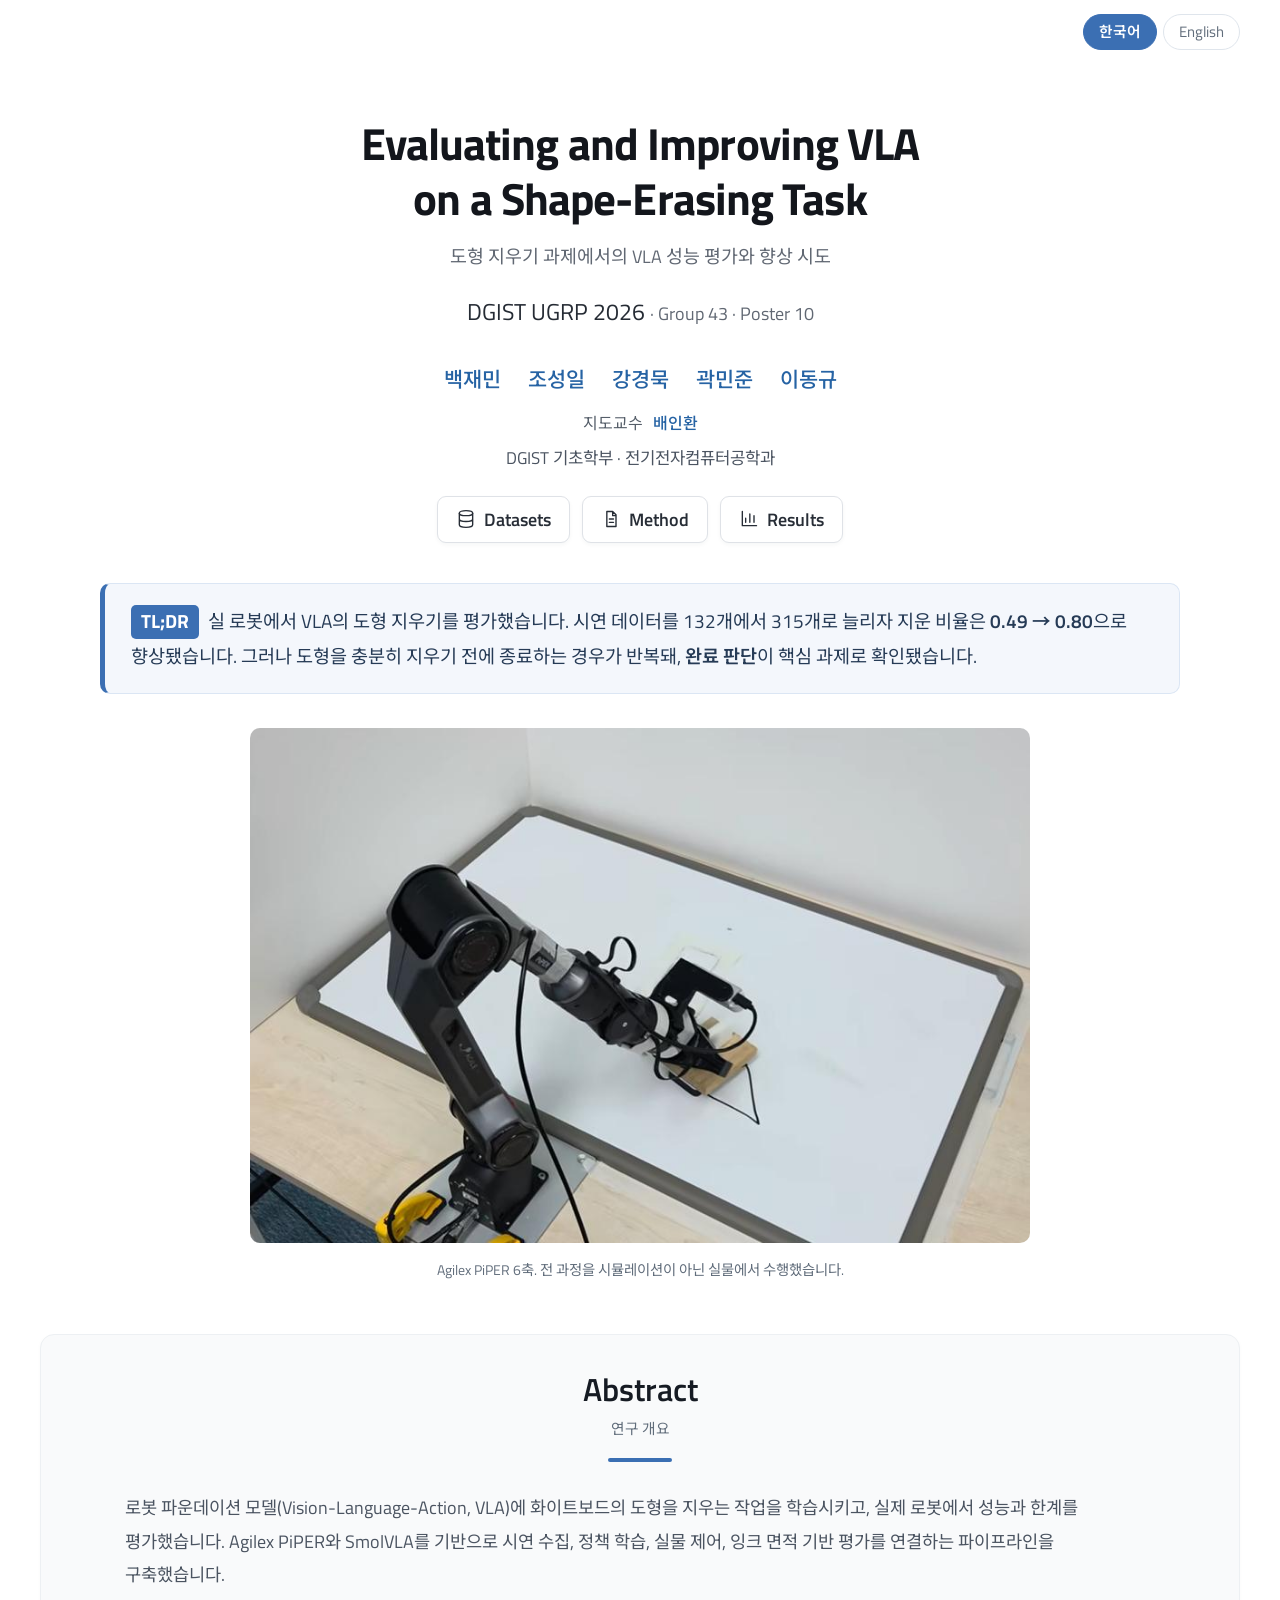
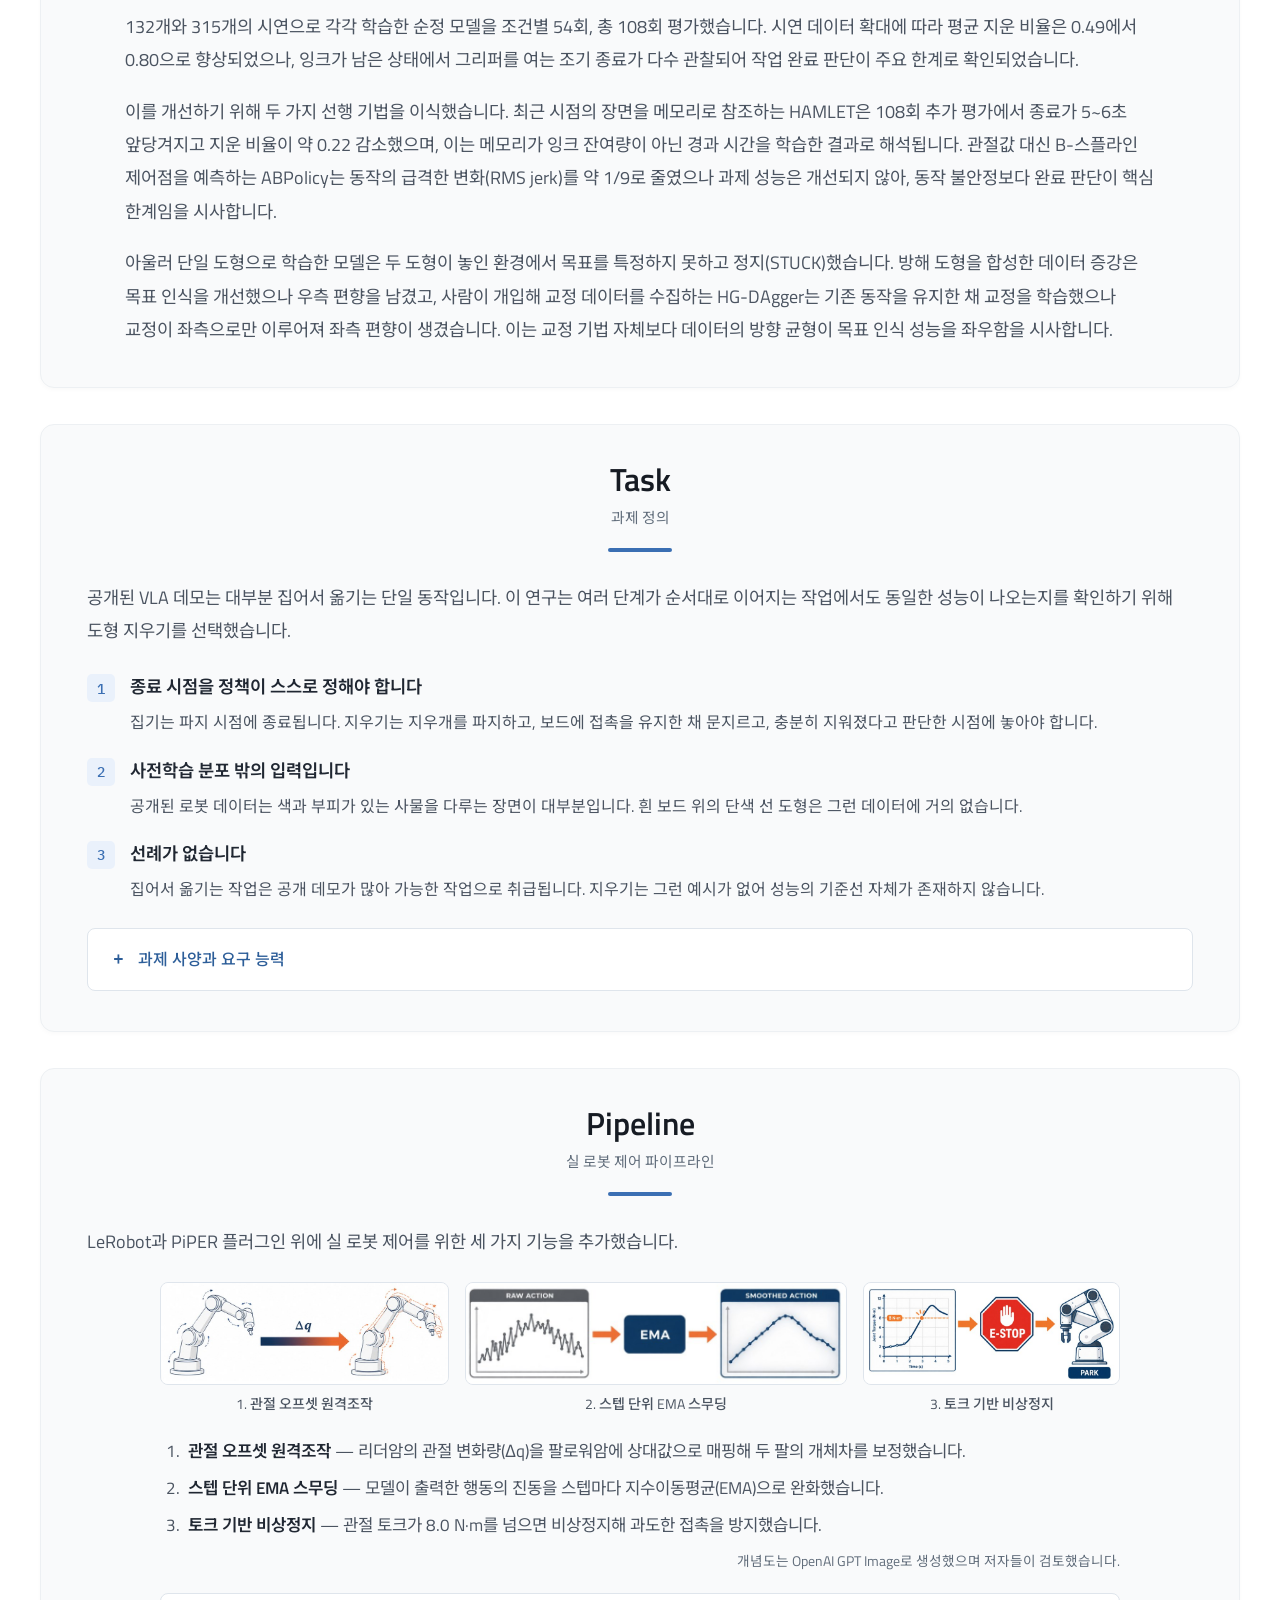
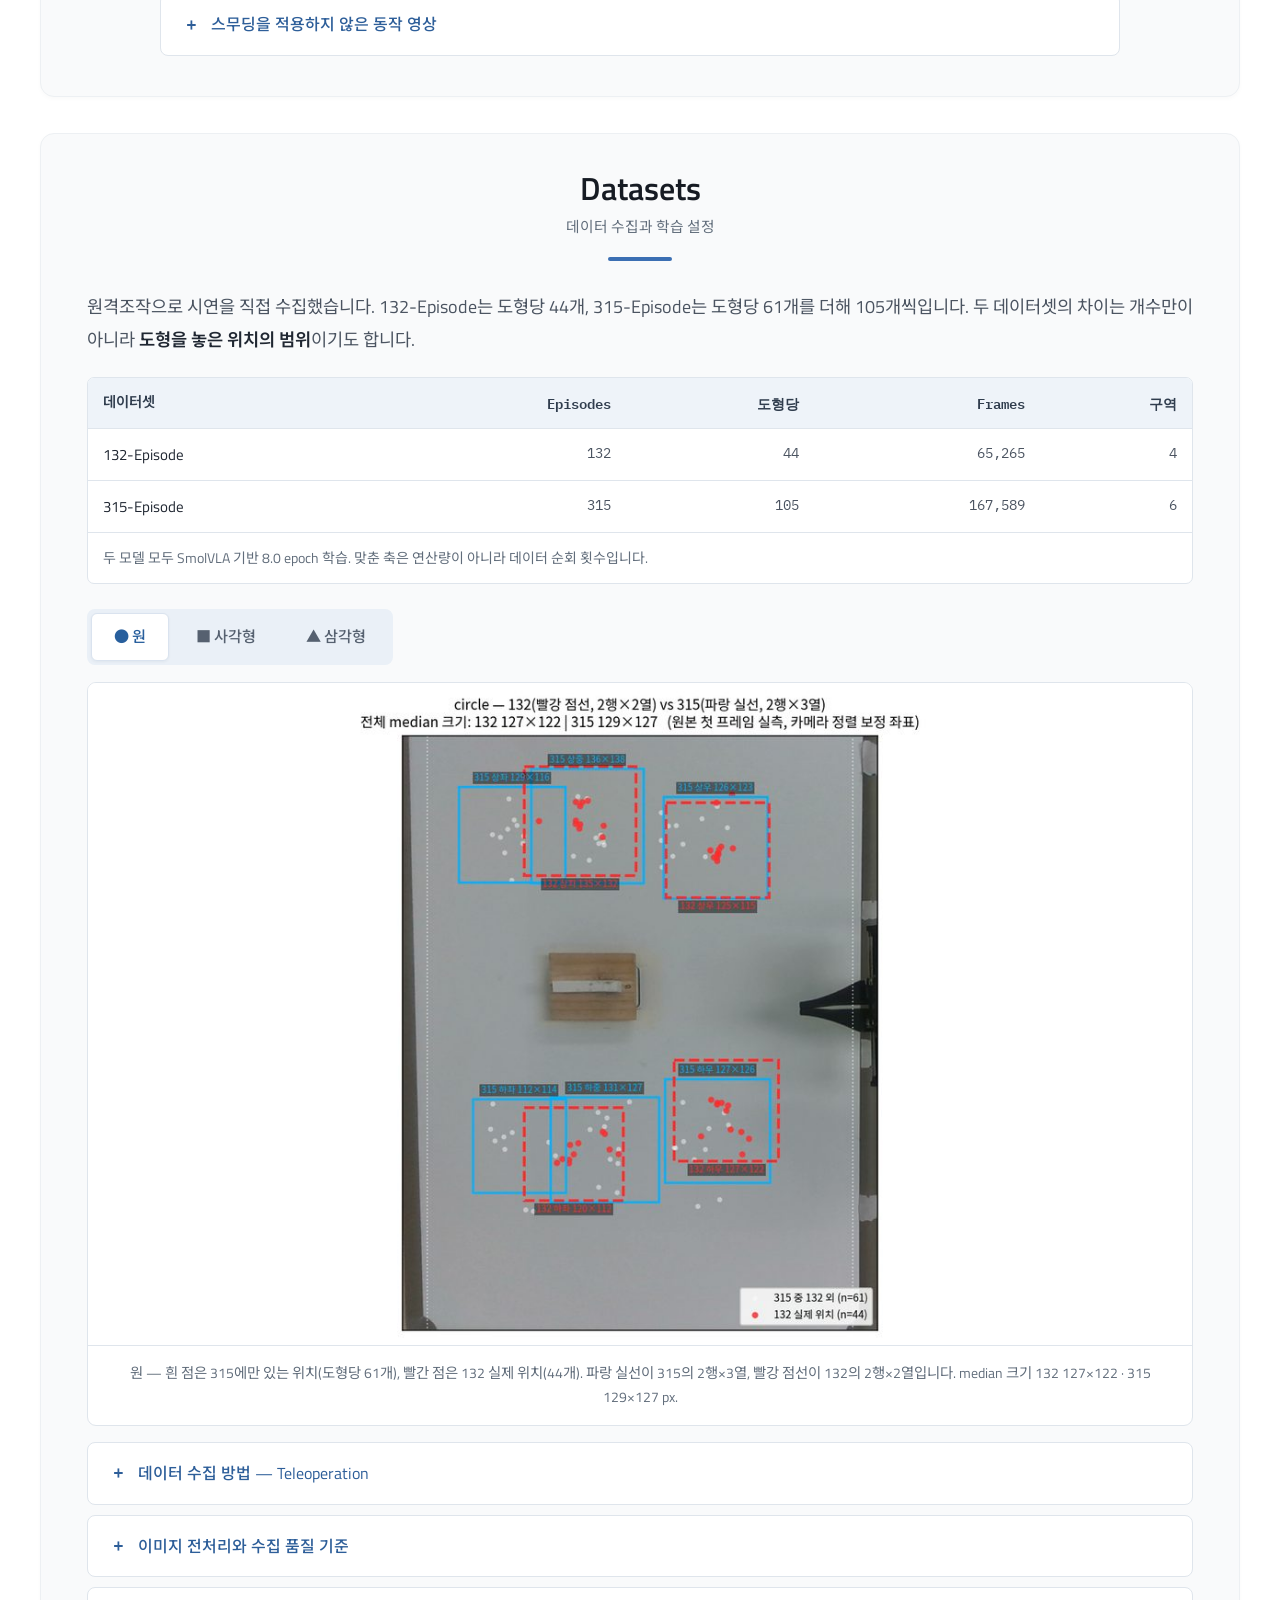
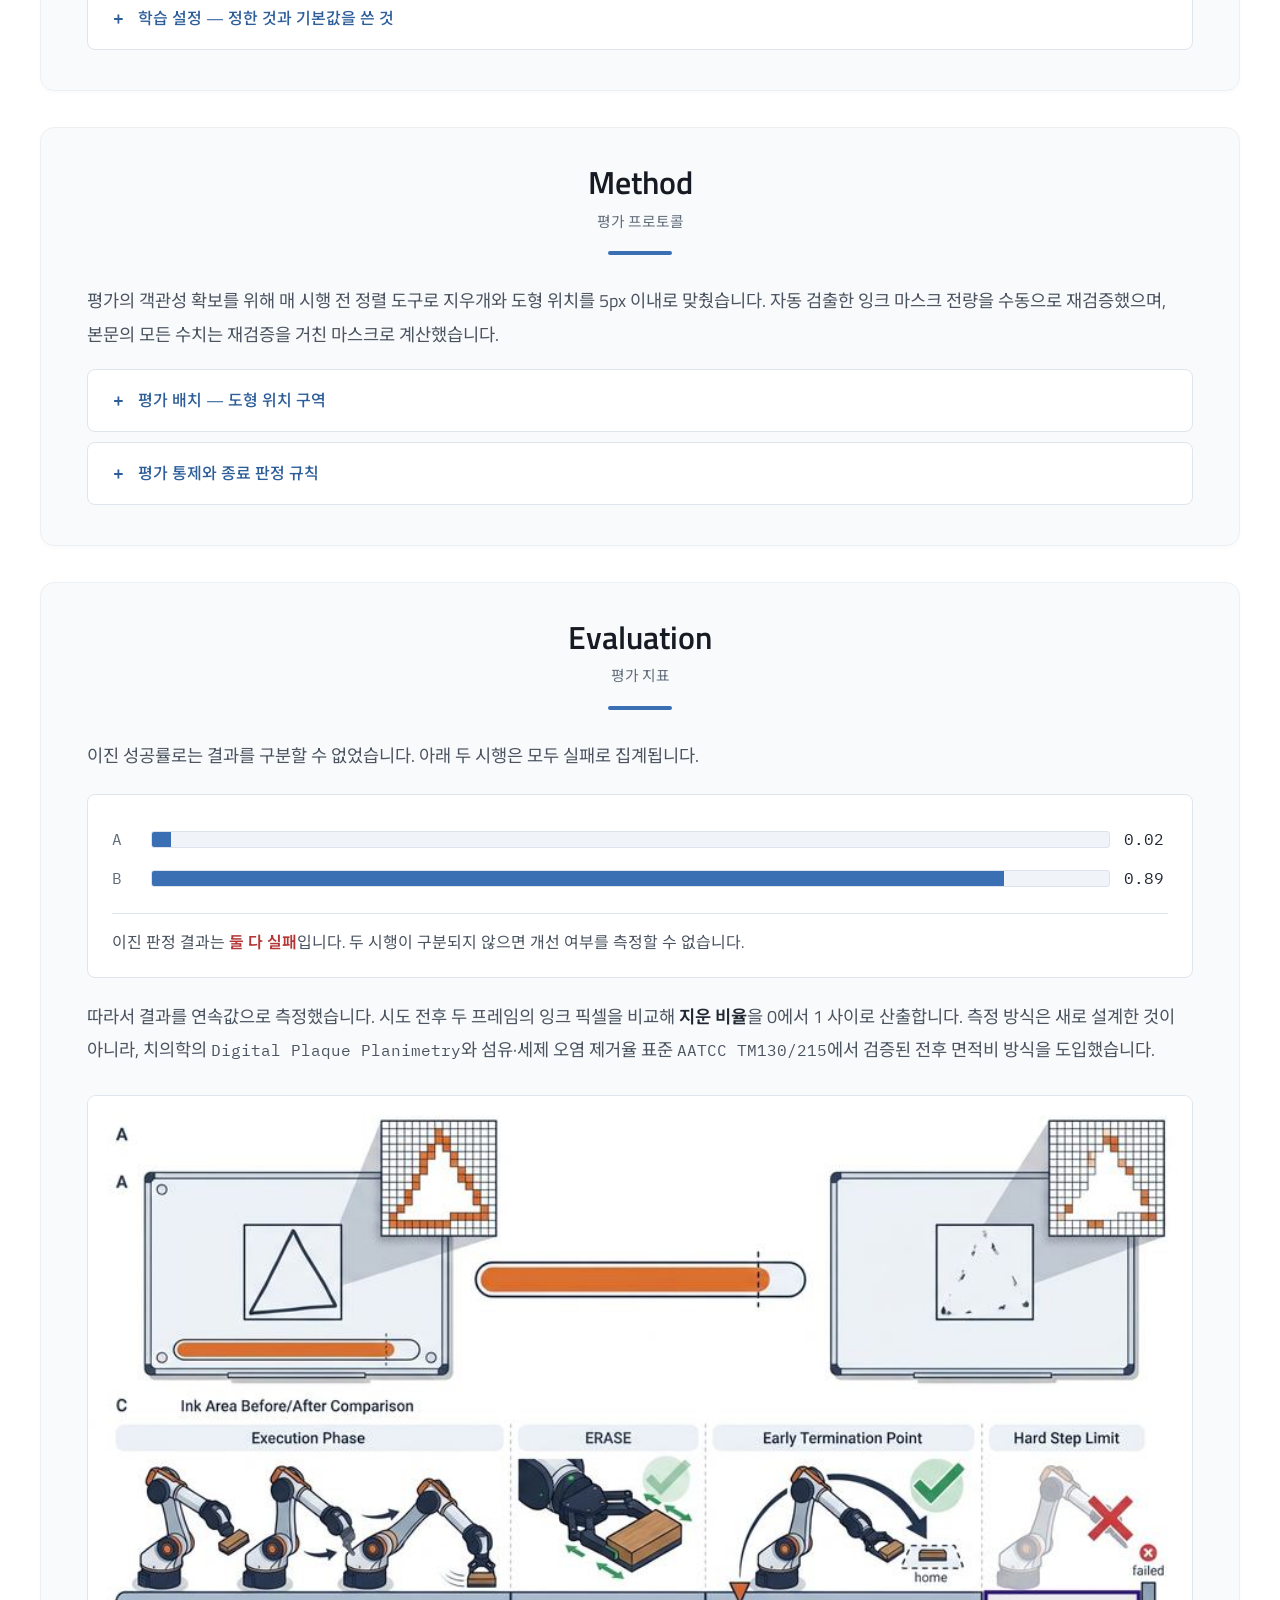
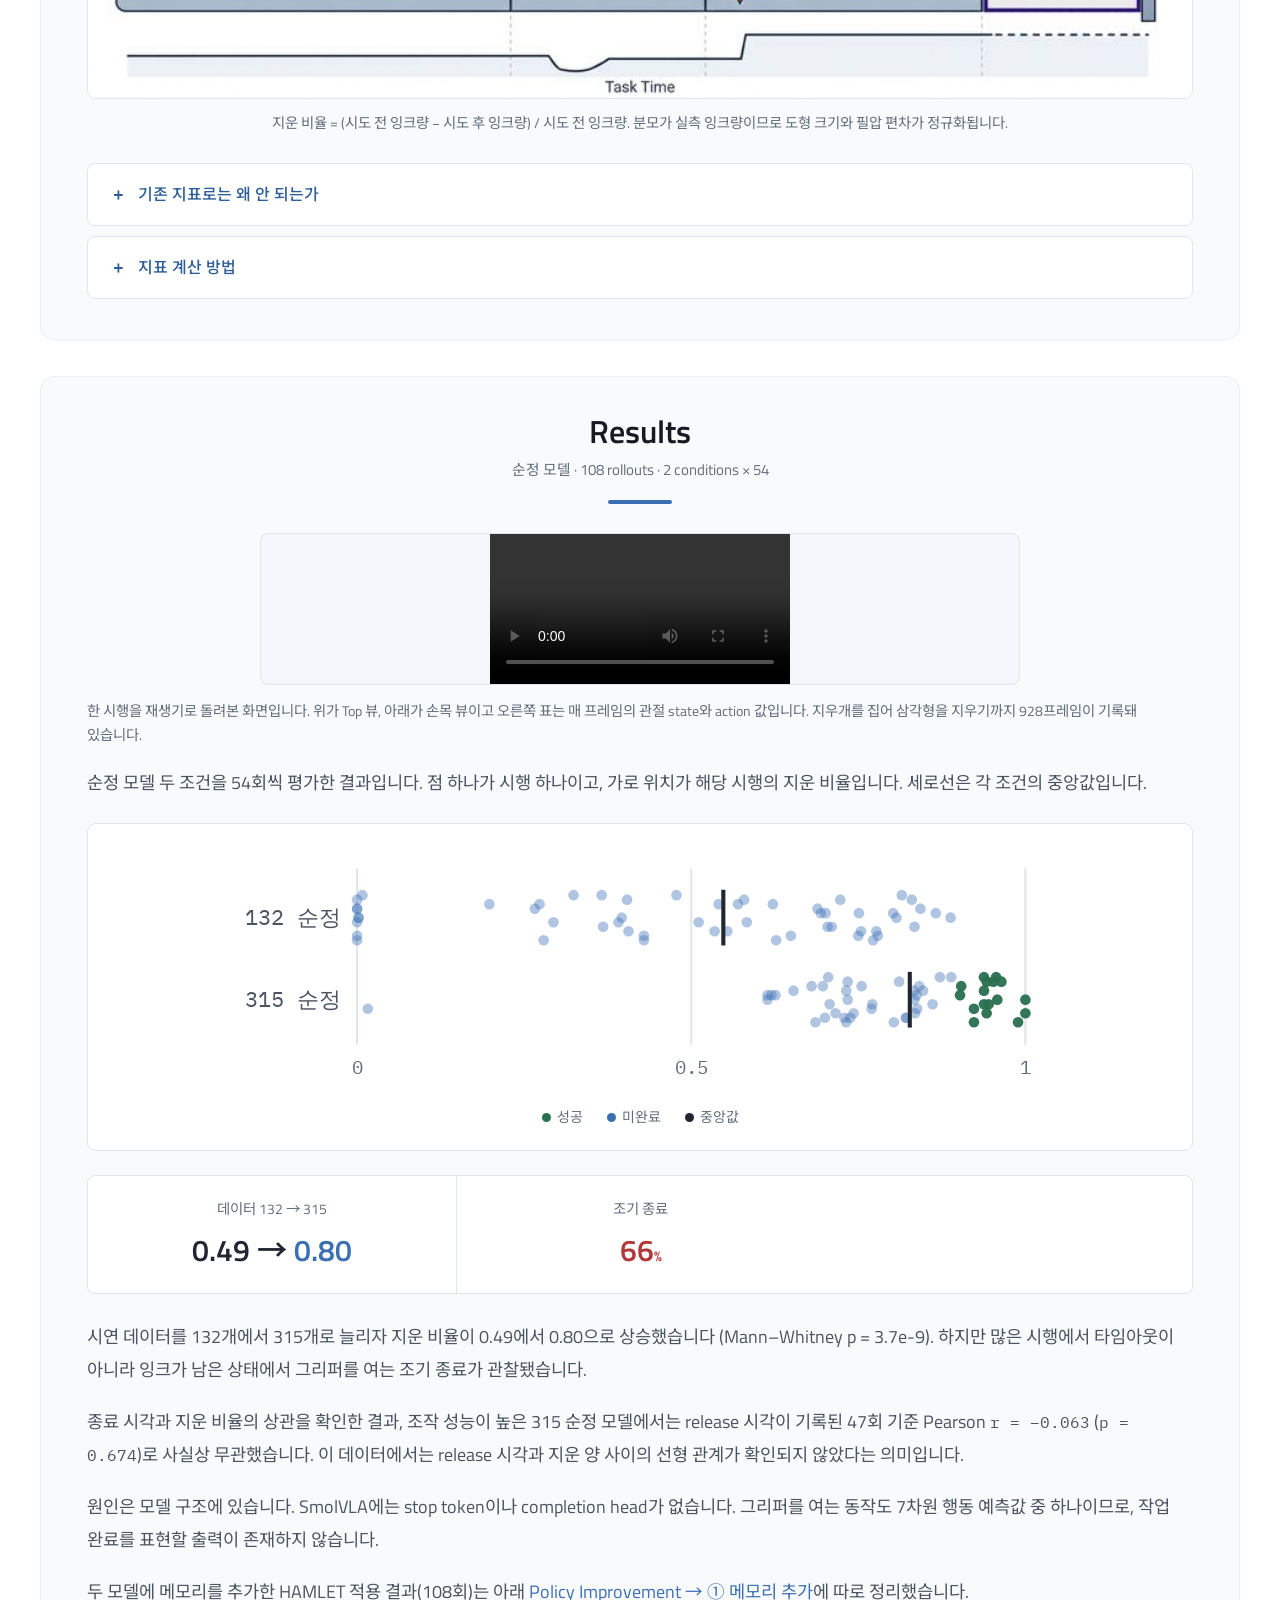
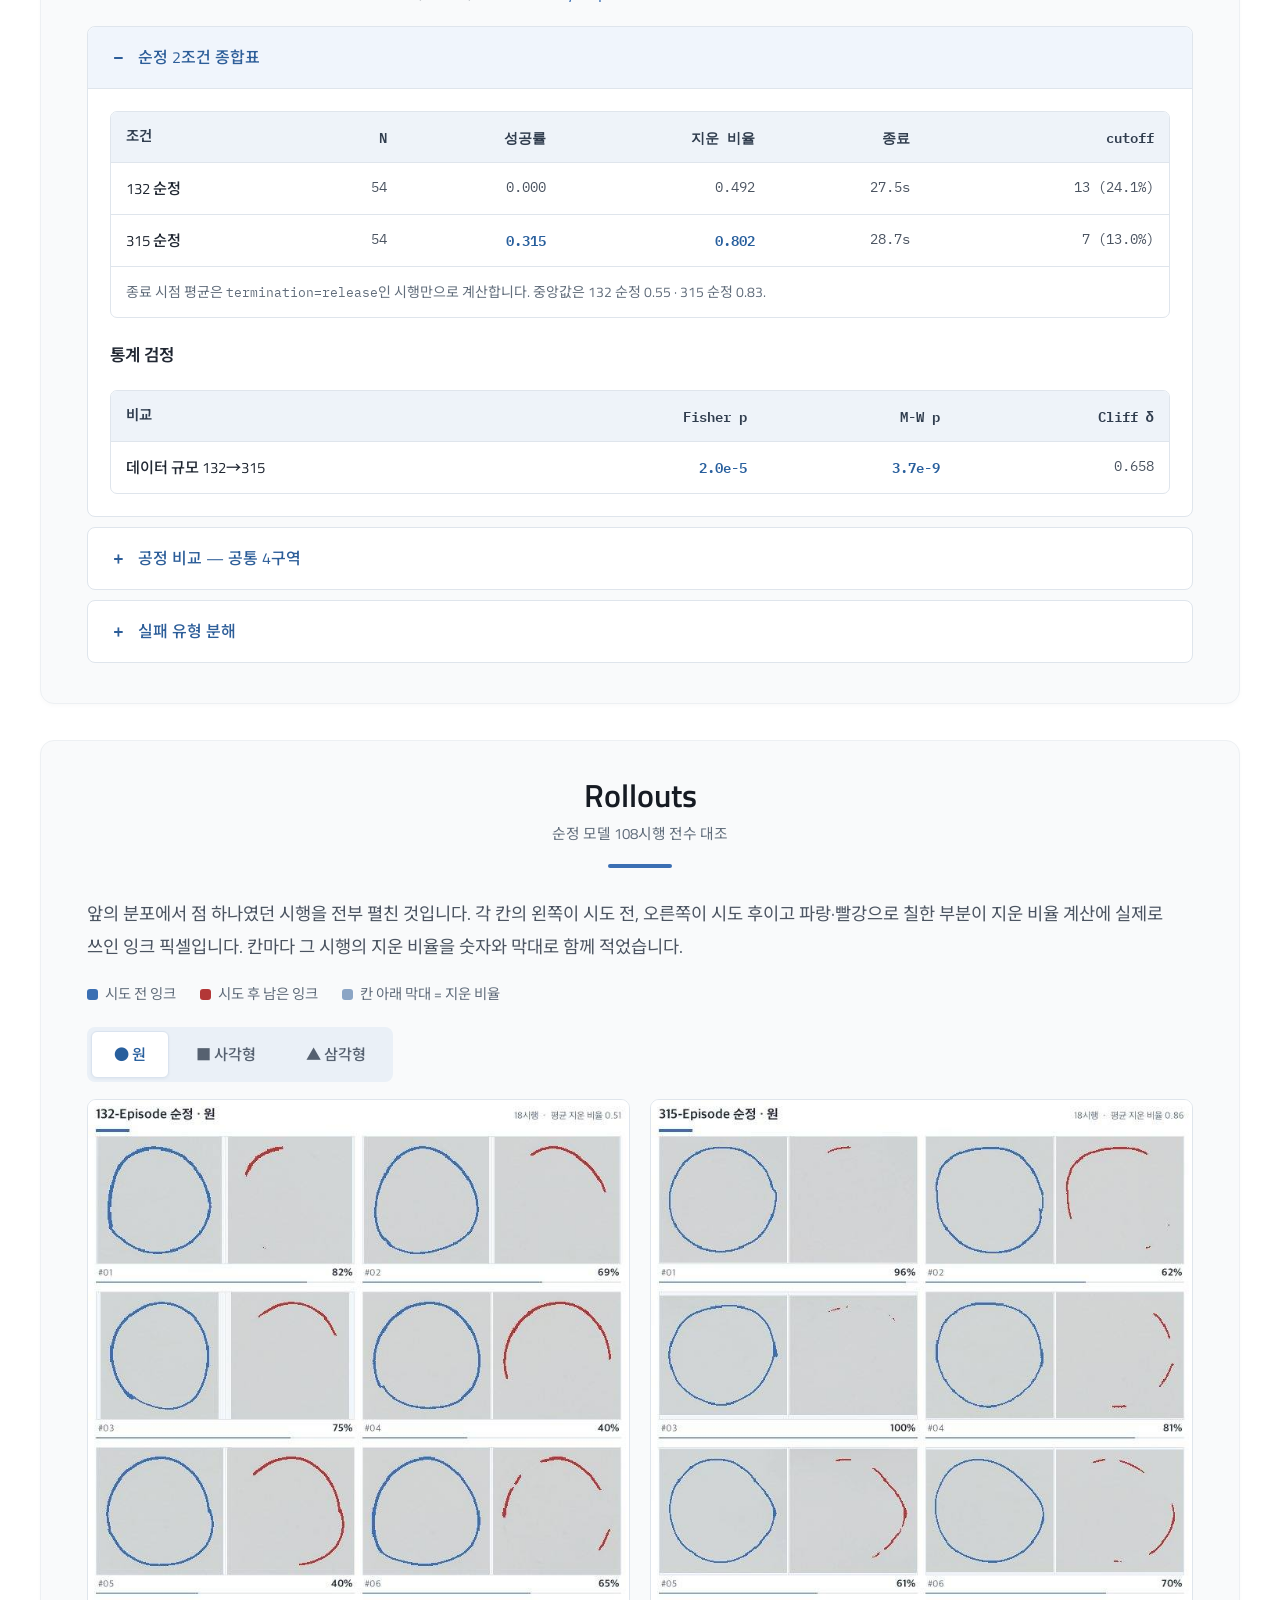
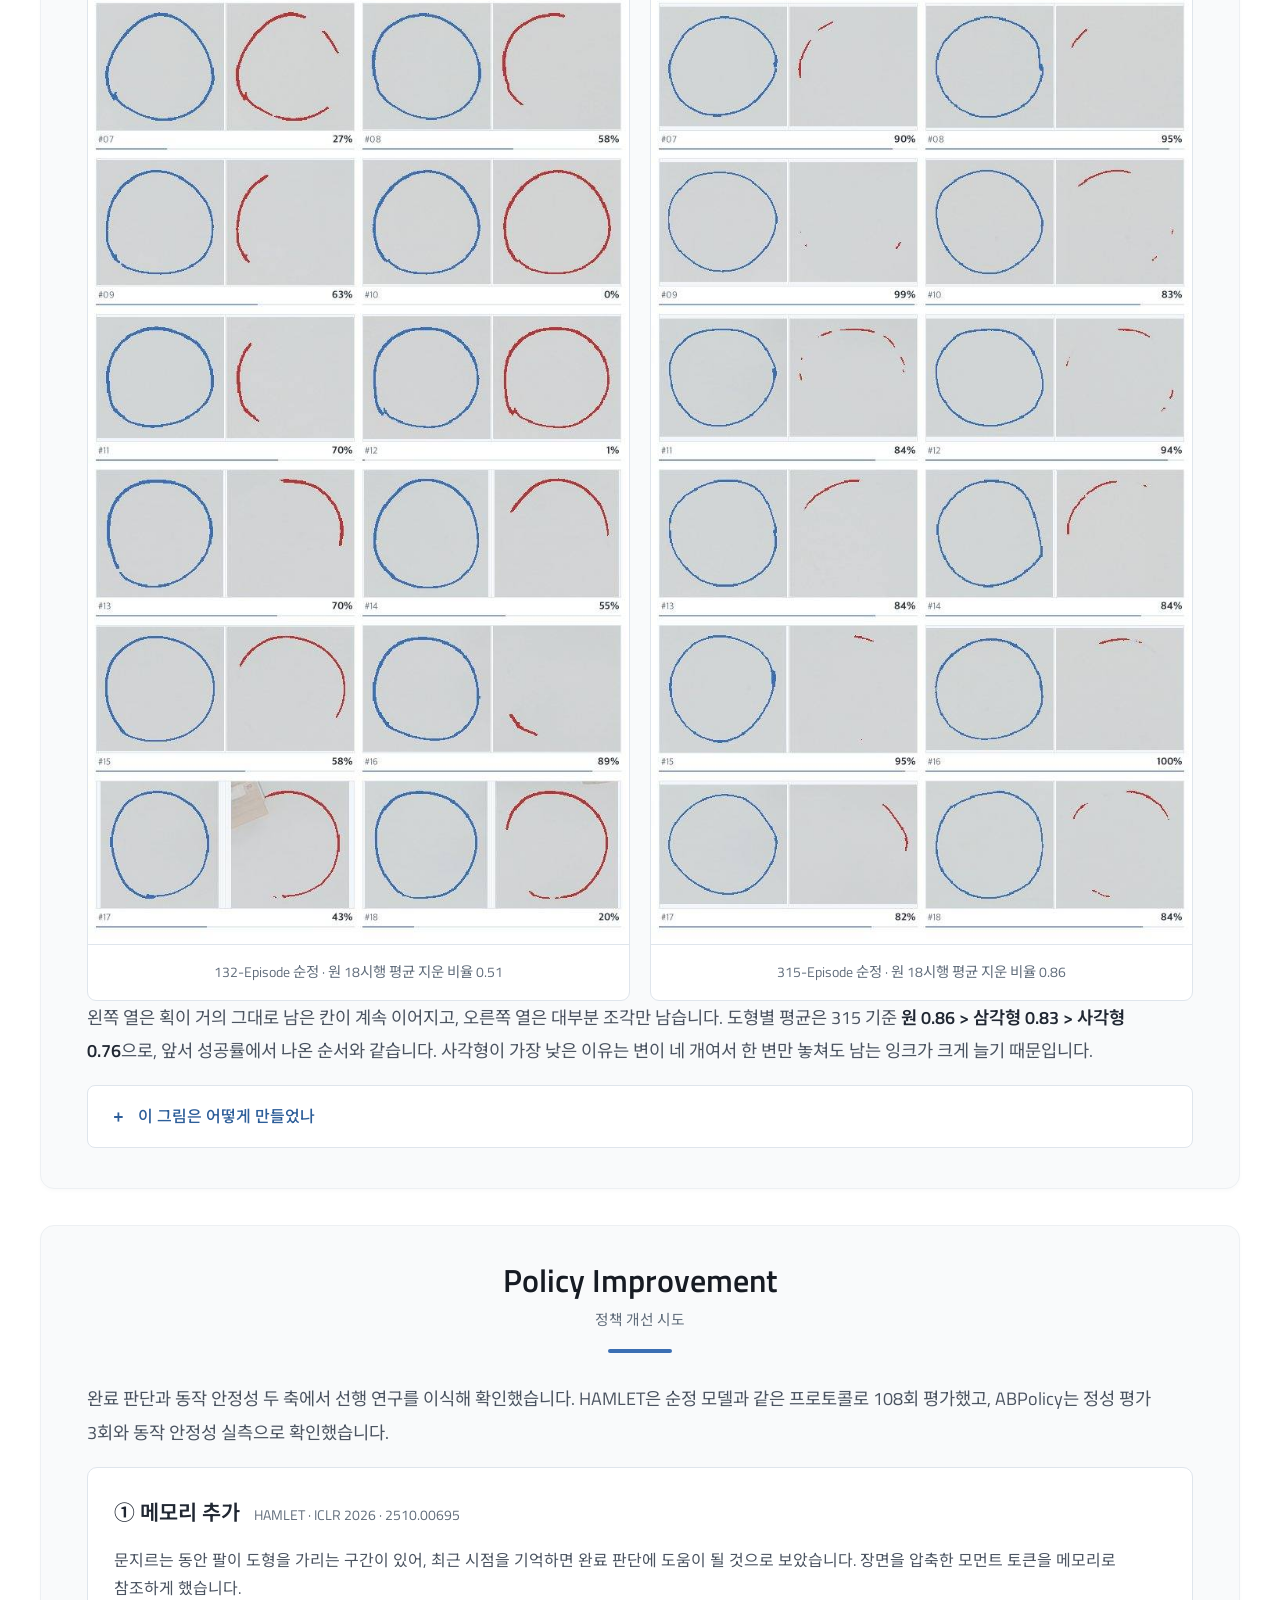
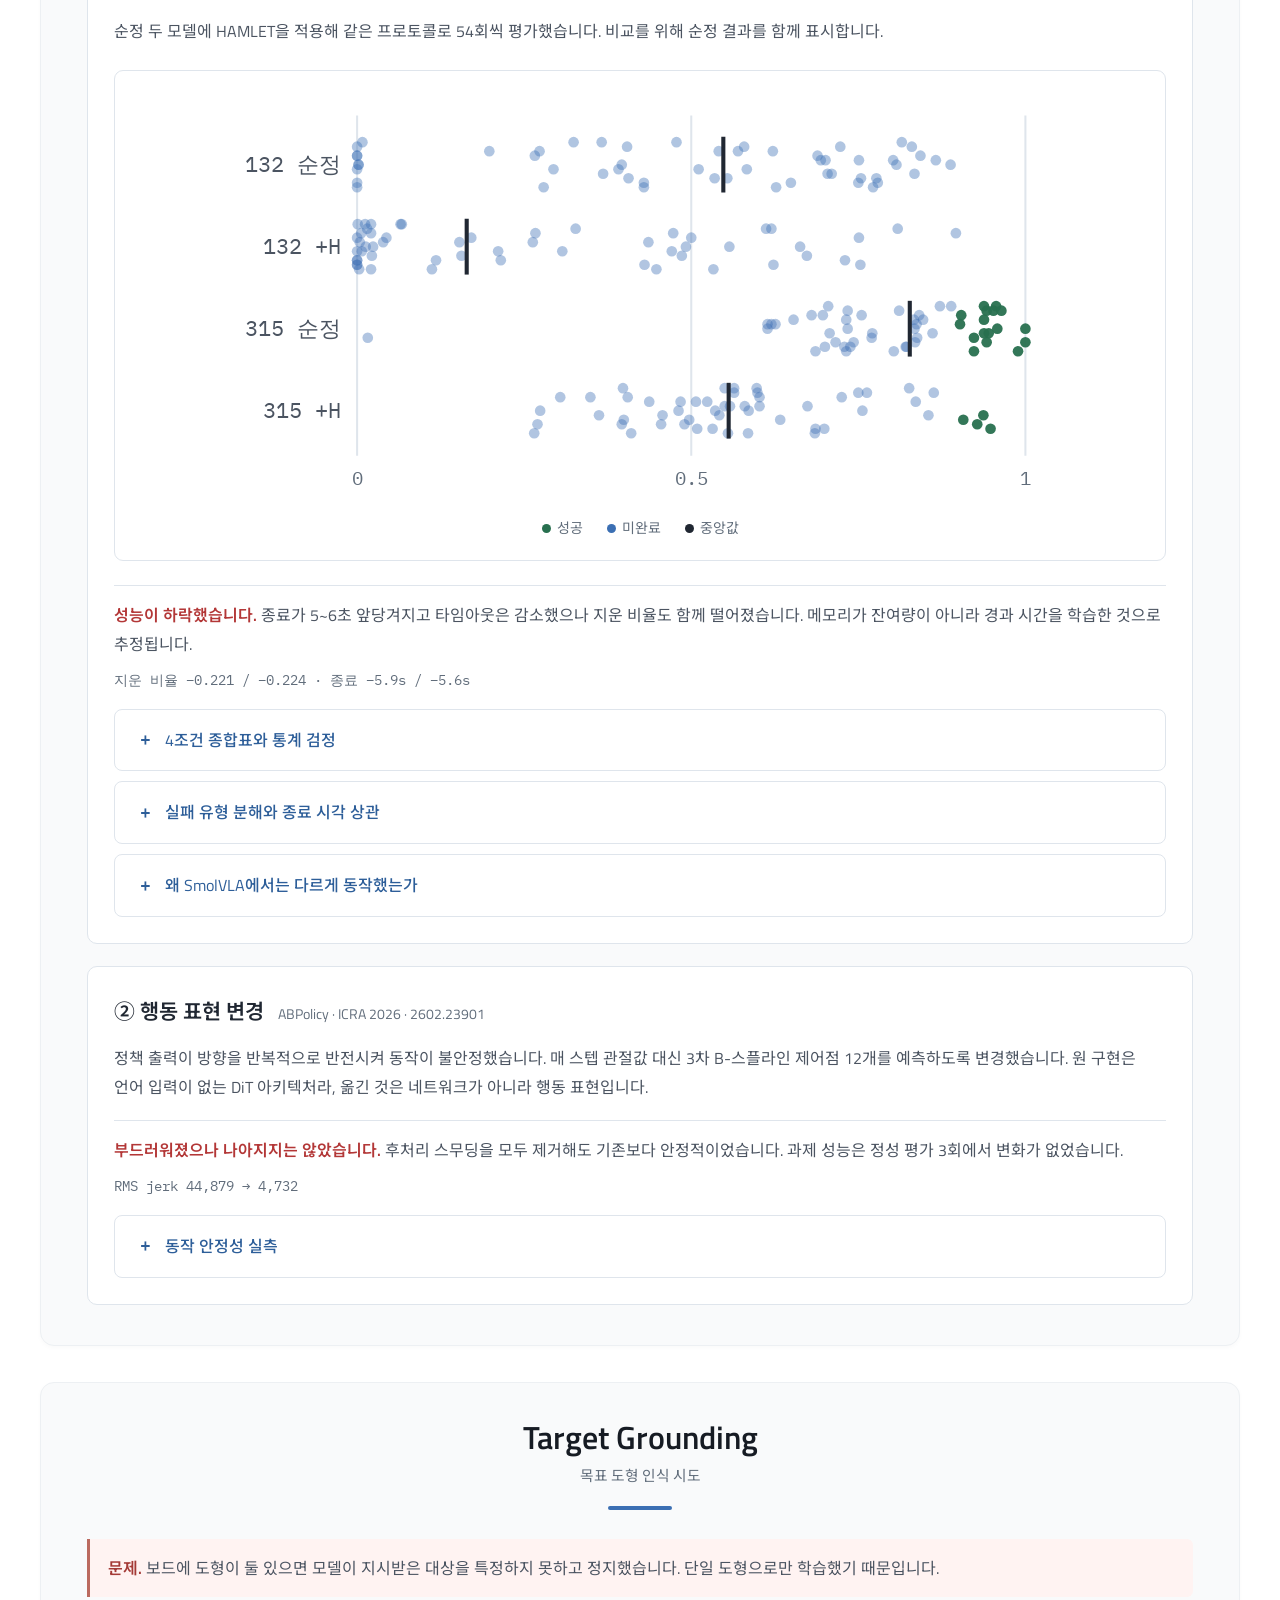
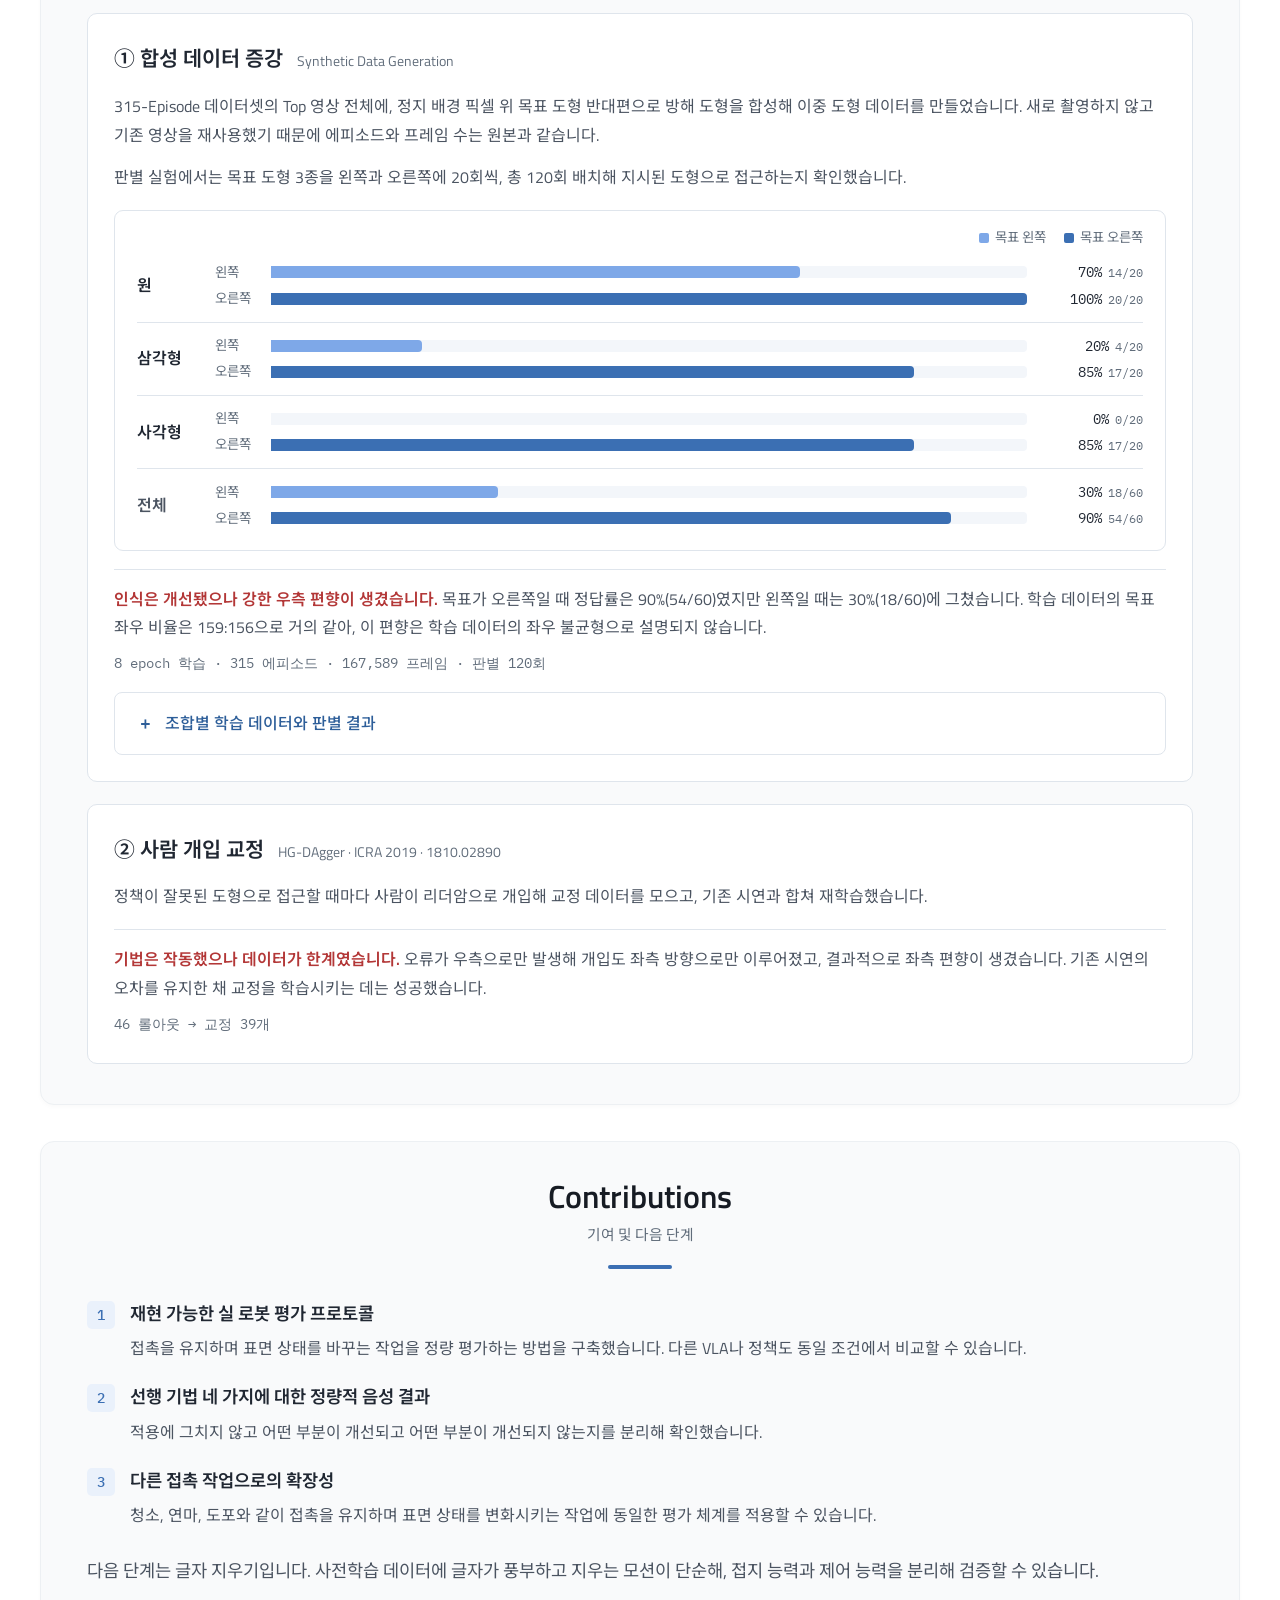
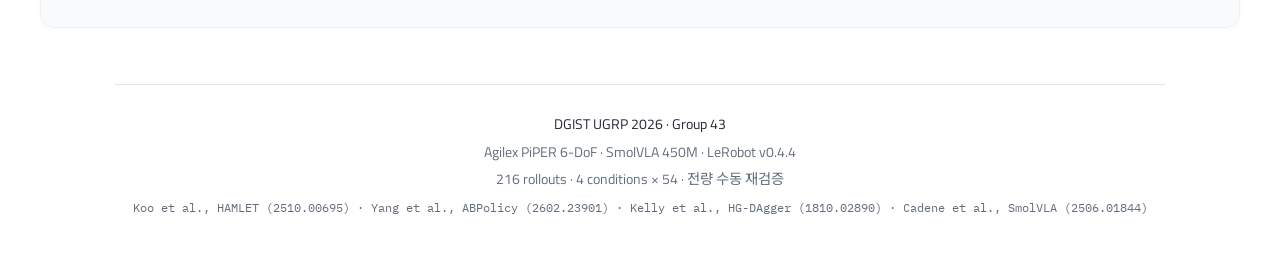
==== commit d618ced7: "Clarify TLDR summary" ====
--- a/index.html
+++ b/index.html
@@ -27,7 +27,7 @@
     <a href="#results"><svg aria-hidden="true" viewBox="0 0 24 24"><path d="M4 3v17h17 M8 16v-5 M13 16V6 M18 16v-8"/></svg>Results</a>
   </nav>
 </header>
-<div class="tldr"><p><span class="tldr-label">TL;DR</span>실 로봇의 도형 지우기 과제를 <strong>216회</strong> 평가했습니다. 시연 데이터 확대는 지운 비율을 <strong>0.49 → 0.80</strong>으로 높였지만, 작업 완료 판단과 접촉 제어에는 개선이 필요했습니다.</p></div>
+<div class="tldr"><p><span class="tldr-label">TL;DR</span>실 로봇에서 VLA의 도형 지우기를 평가했습니다. 시연 데이터를 132개에서 315개로 늘리자 지운 비율은 <strong>0.49 → 0.80</strong>으로 향상됐습니다. 그러나 도형을 충분히 지우기 전에 종료하는 경우가 반복돼, <strong>완료 판단</strong>이 핵심 과제로 확인됐습니다.</p></div>
 <figure class="teaser">
     <img src="robot-setup.jpg" alt="PiPER 로봇 팔이 화이트보드의 도형을 지우는 모습" fetchpriority="high">
     <figcaption>Agilex PiPER 6축. 전 과정을 시뮬레이션이 아닌 실물에서 수행했습니다.</figcaption>
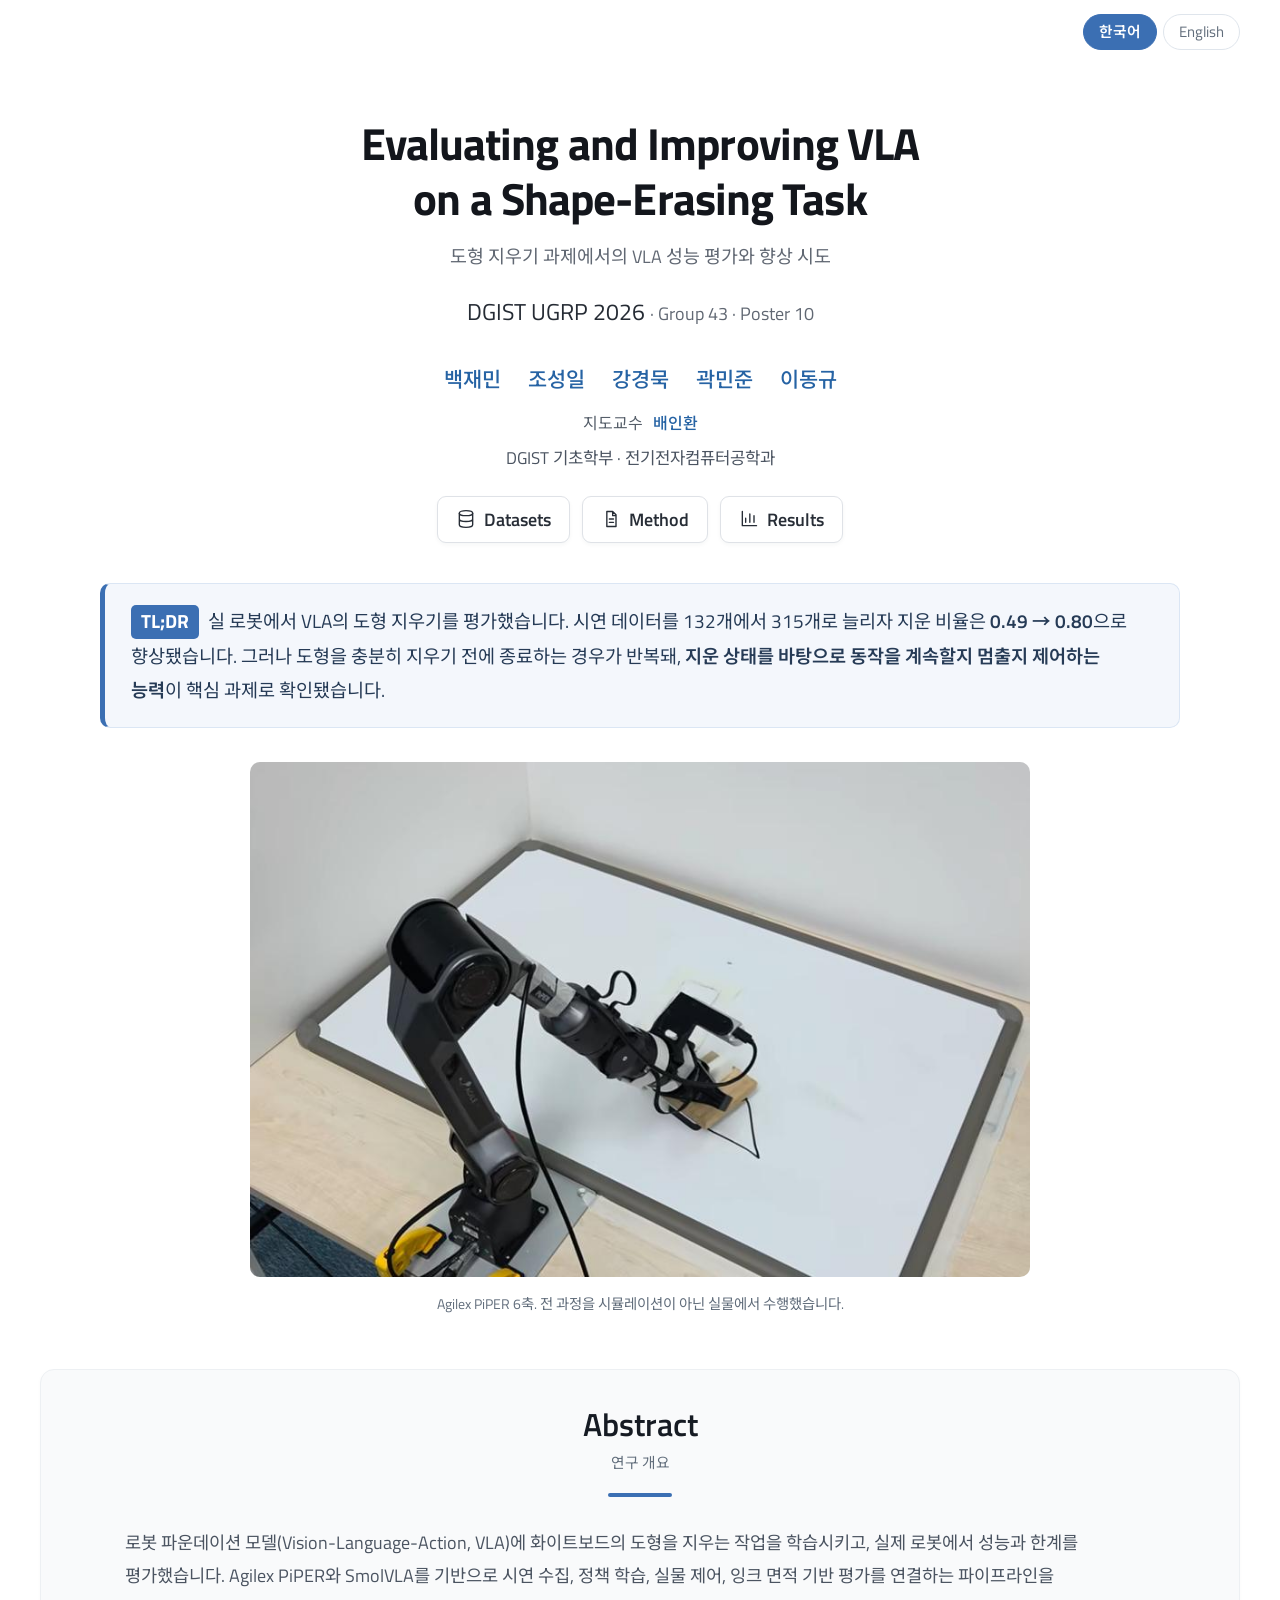
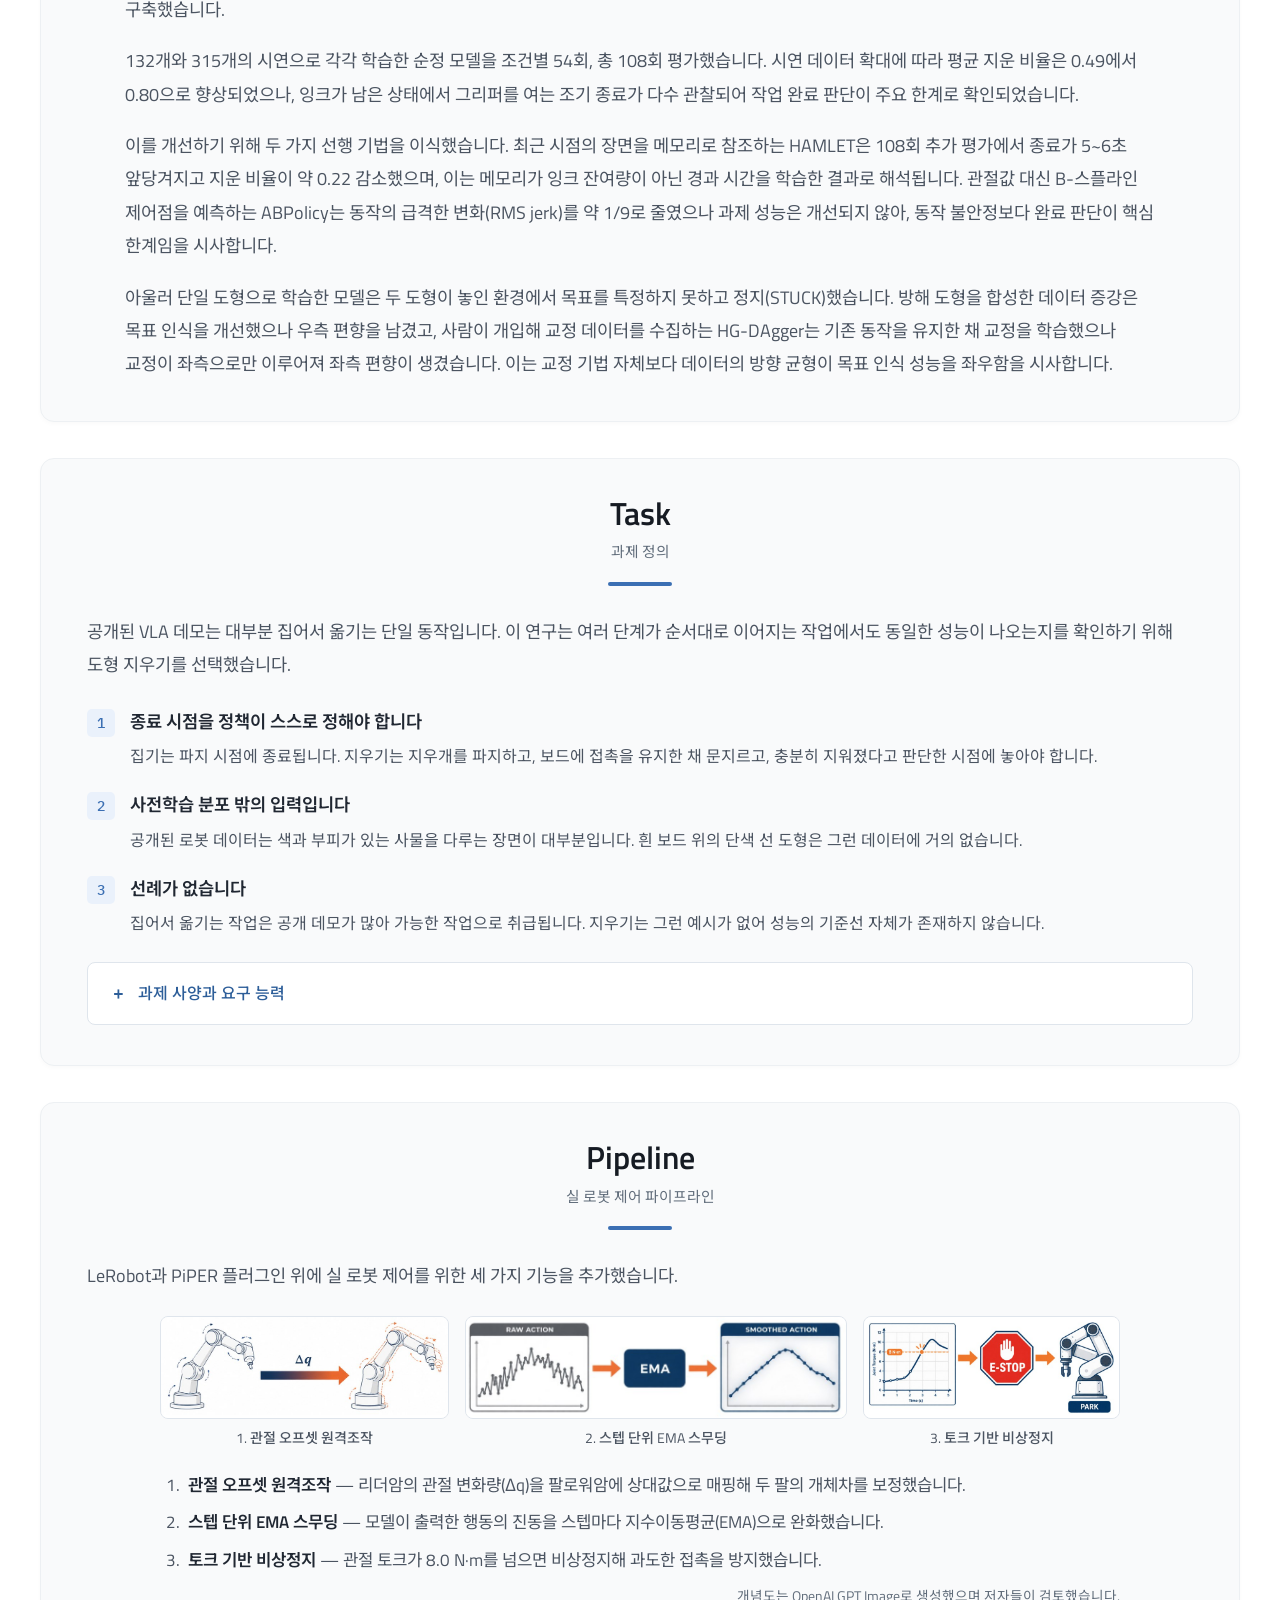
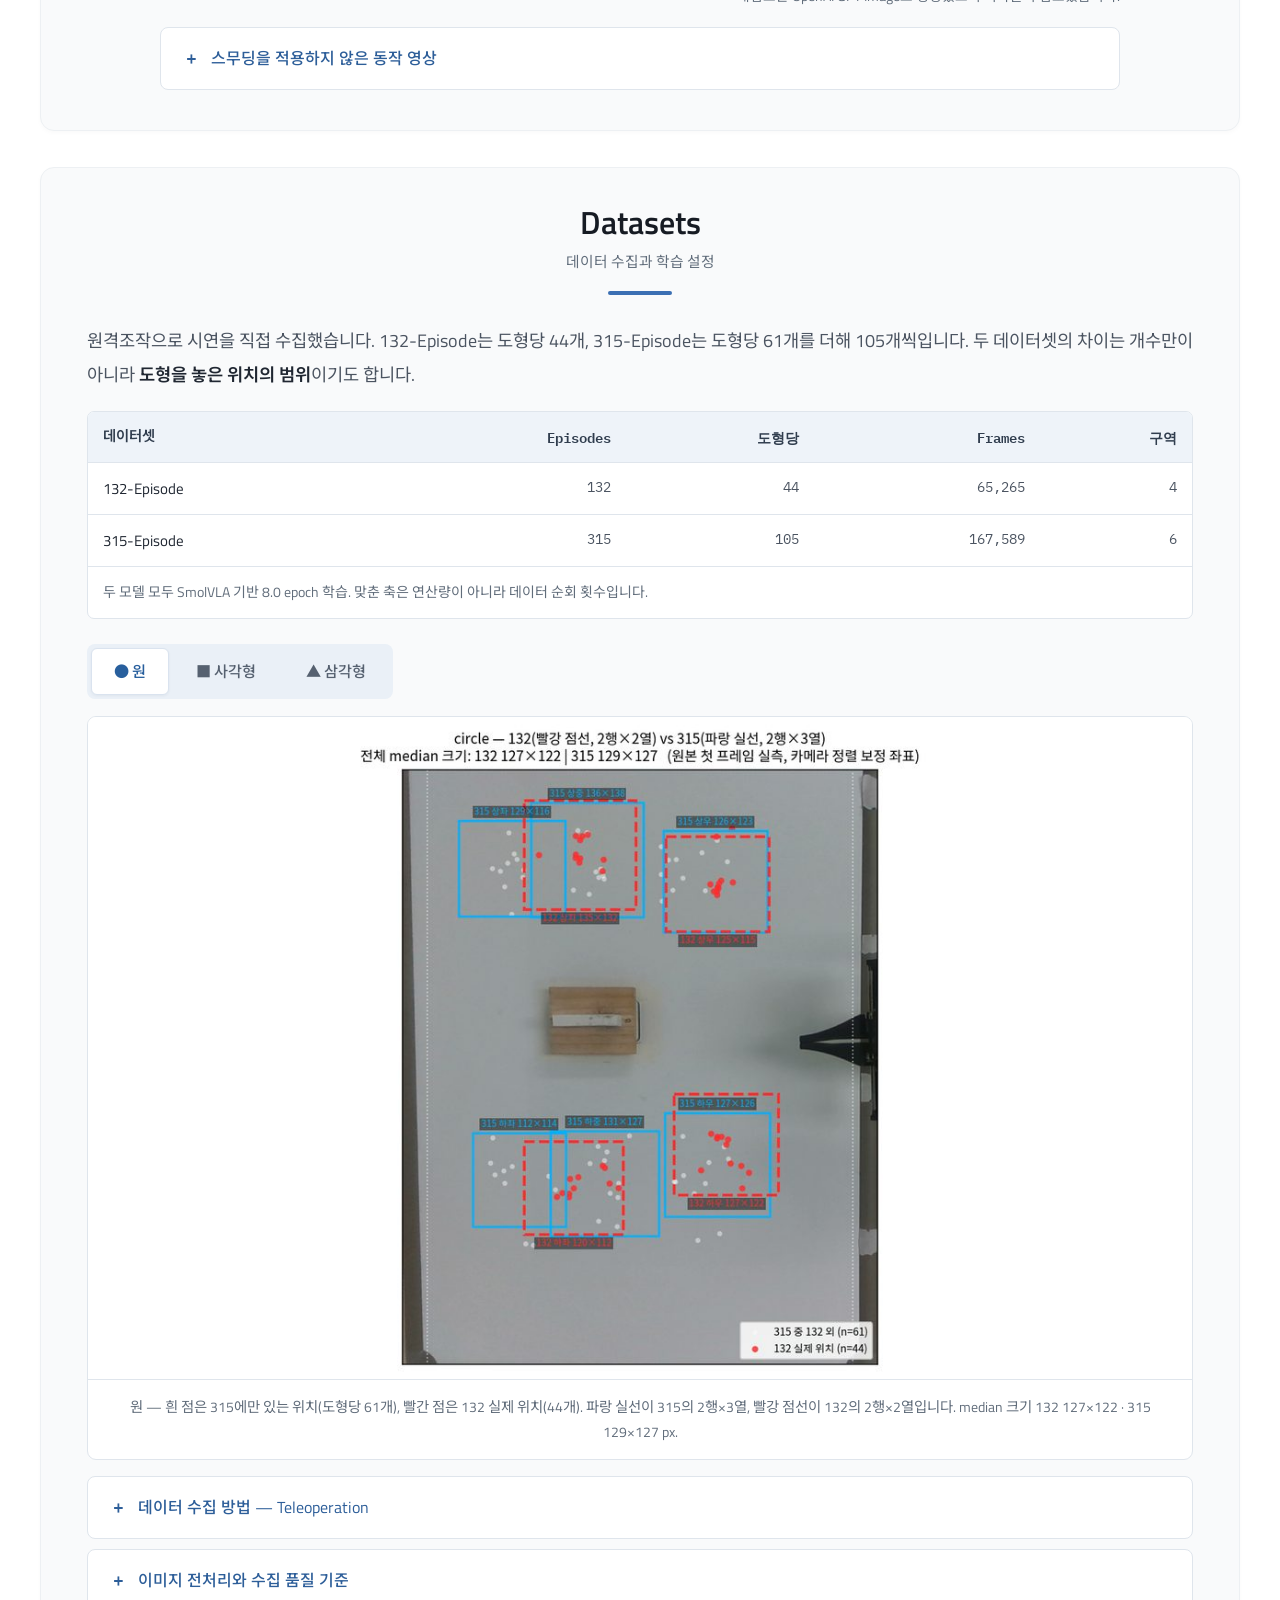
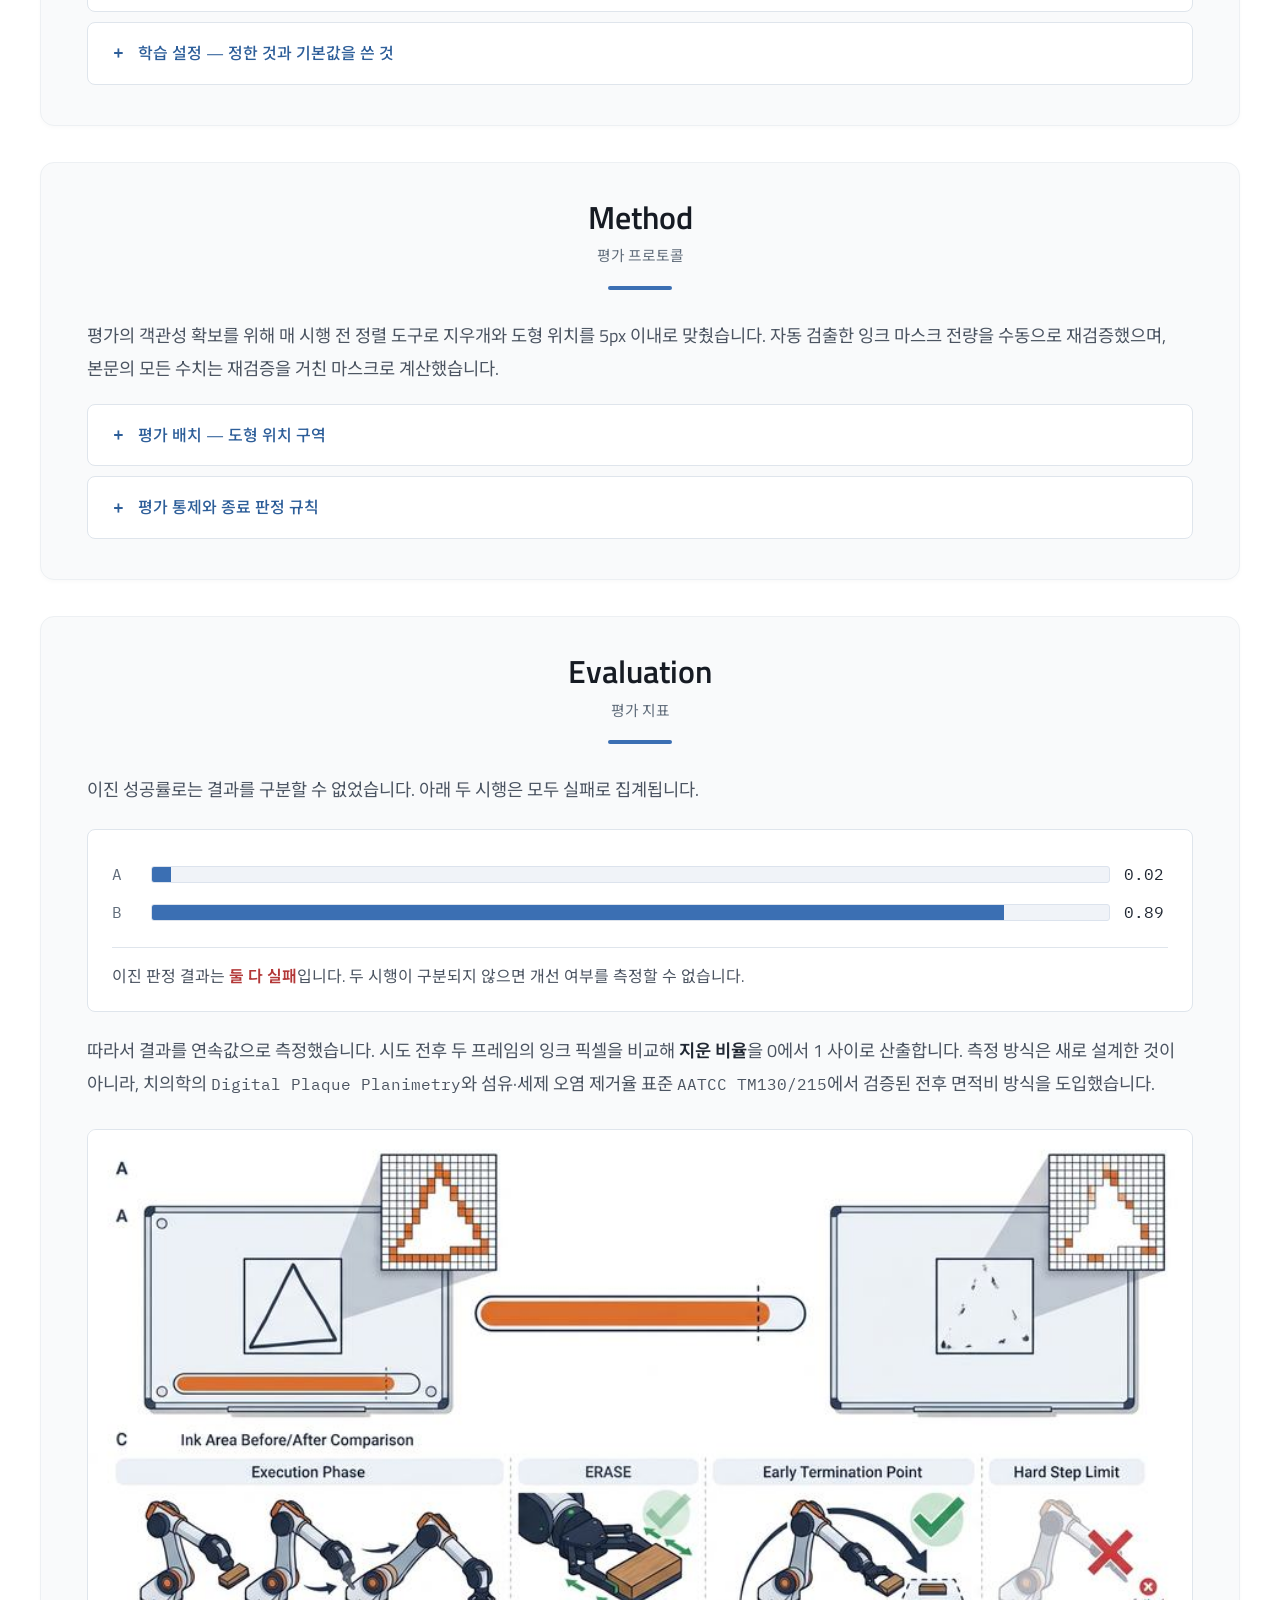
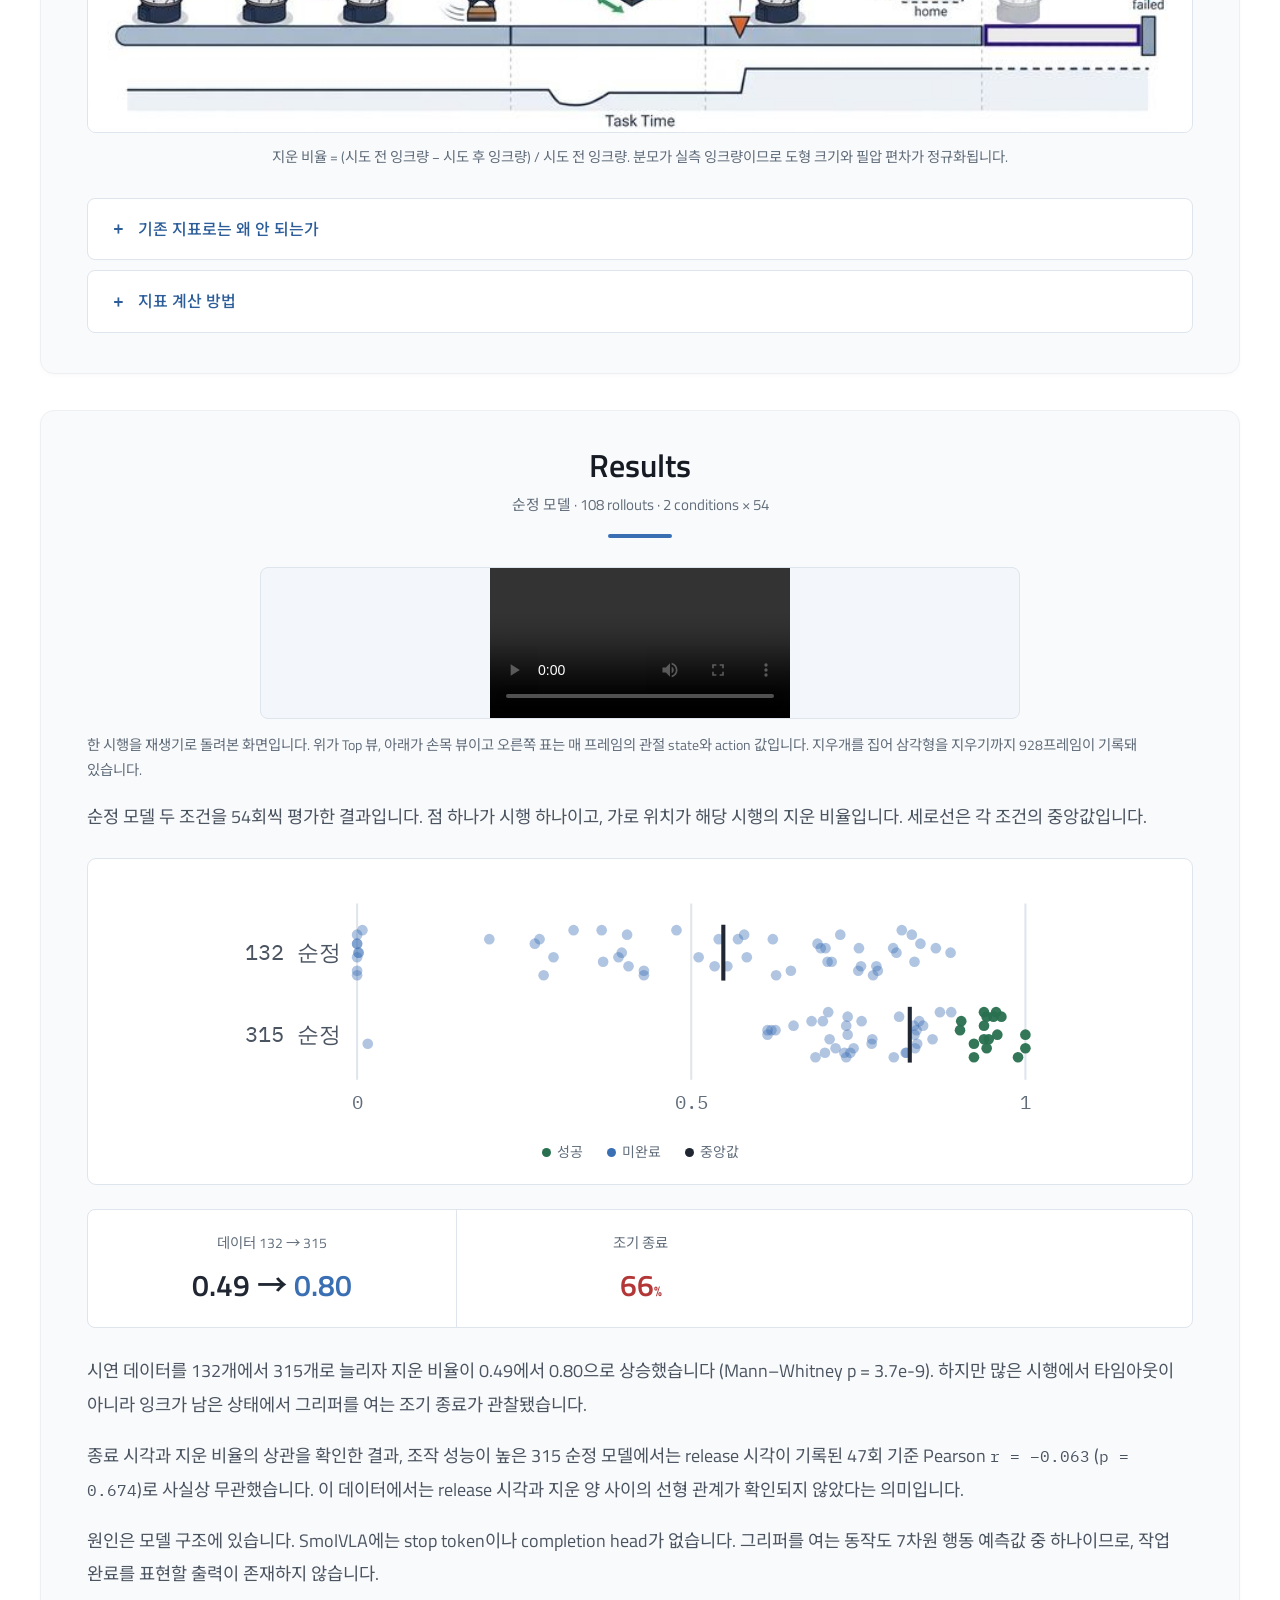
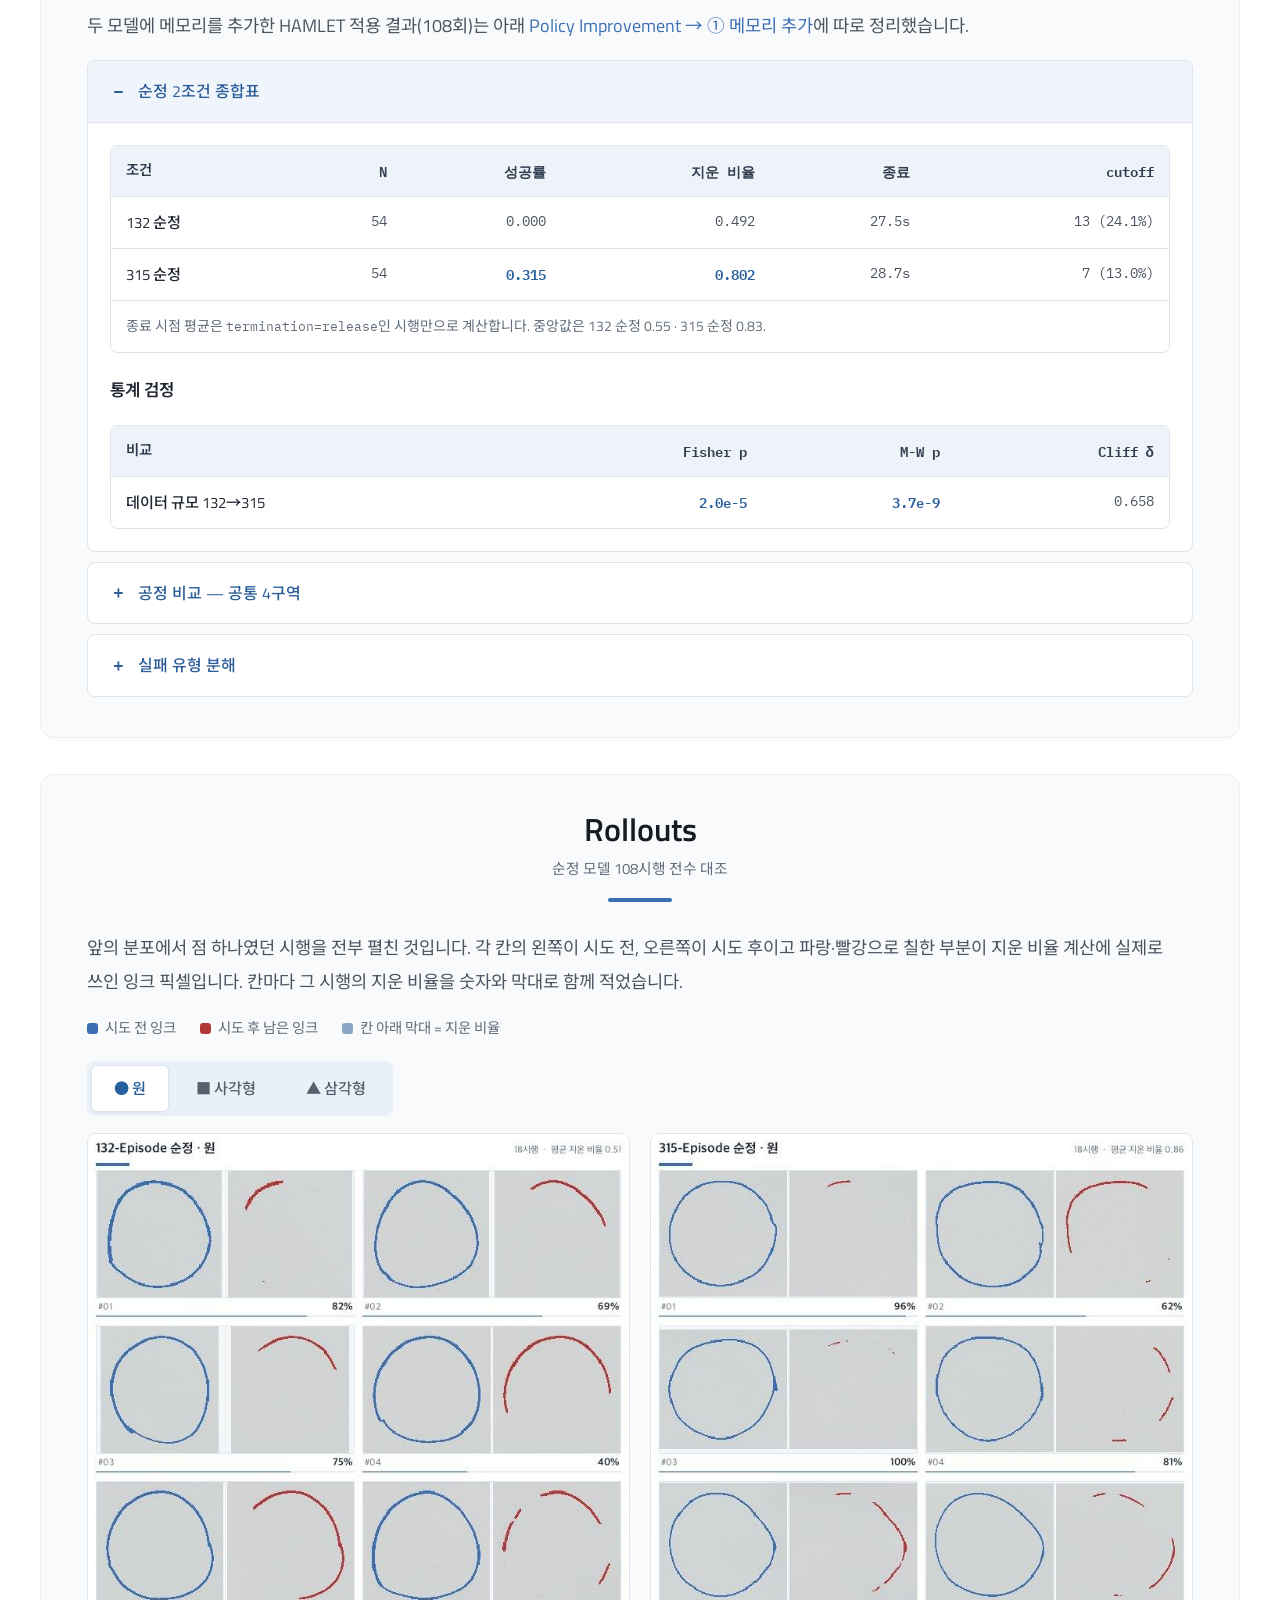
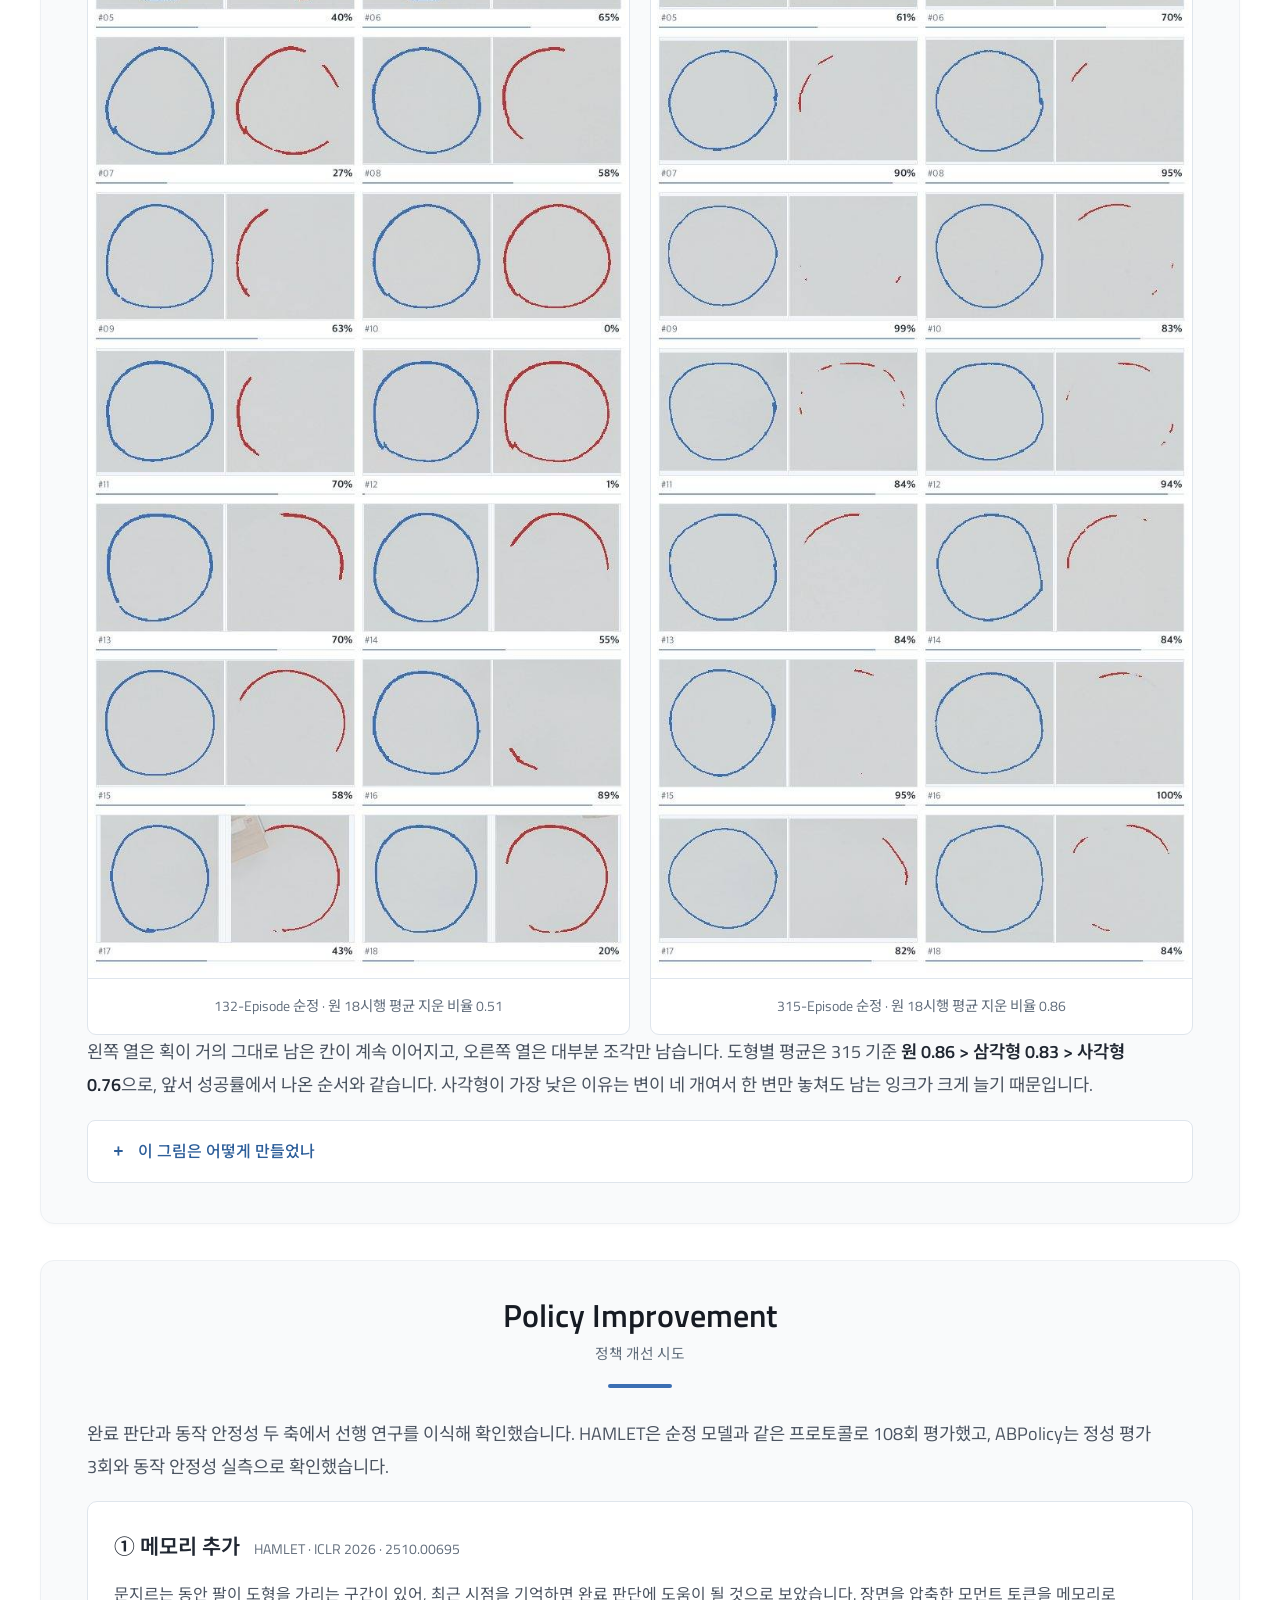
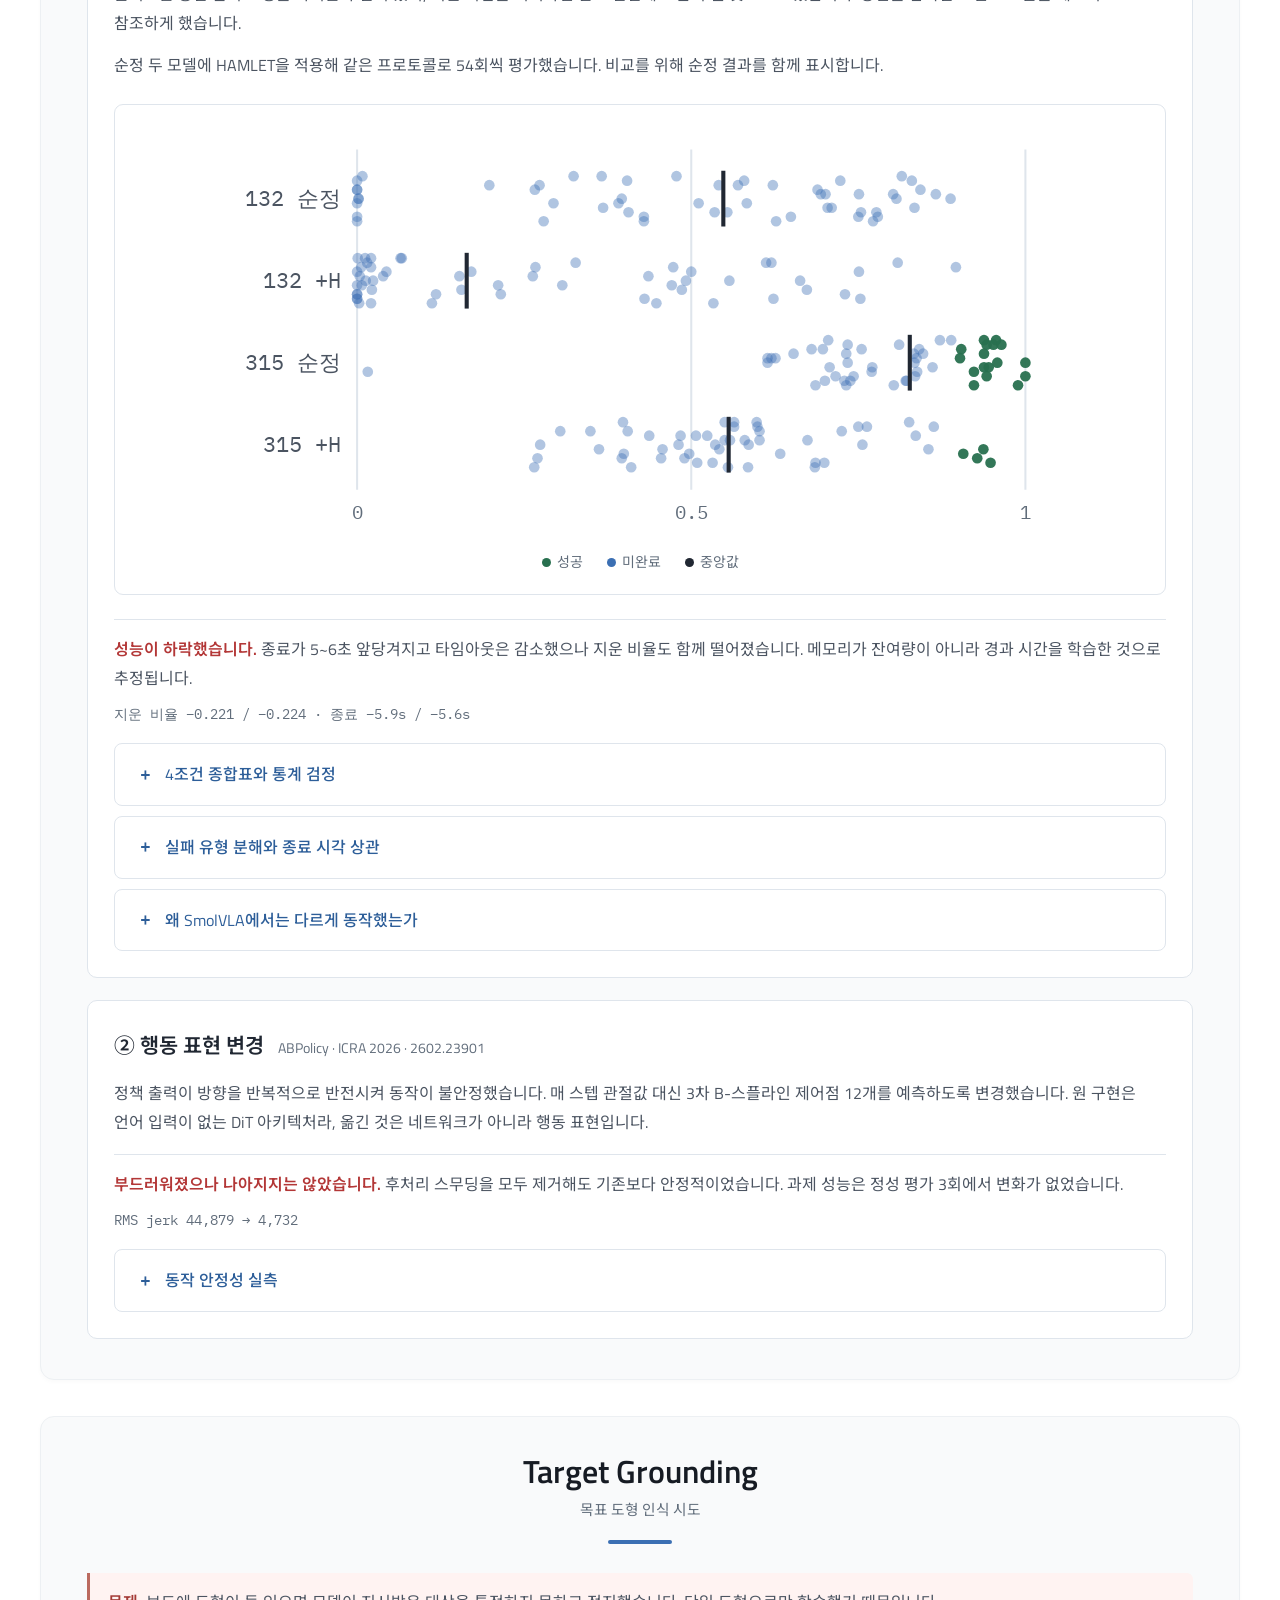
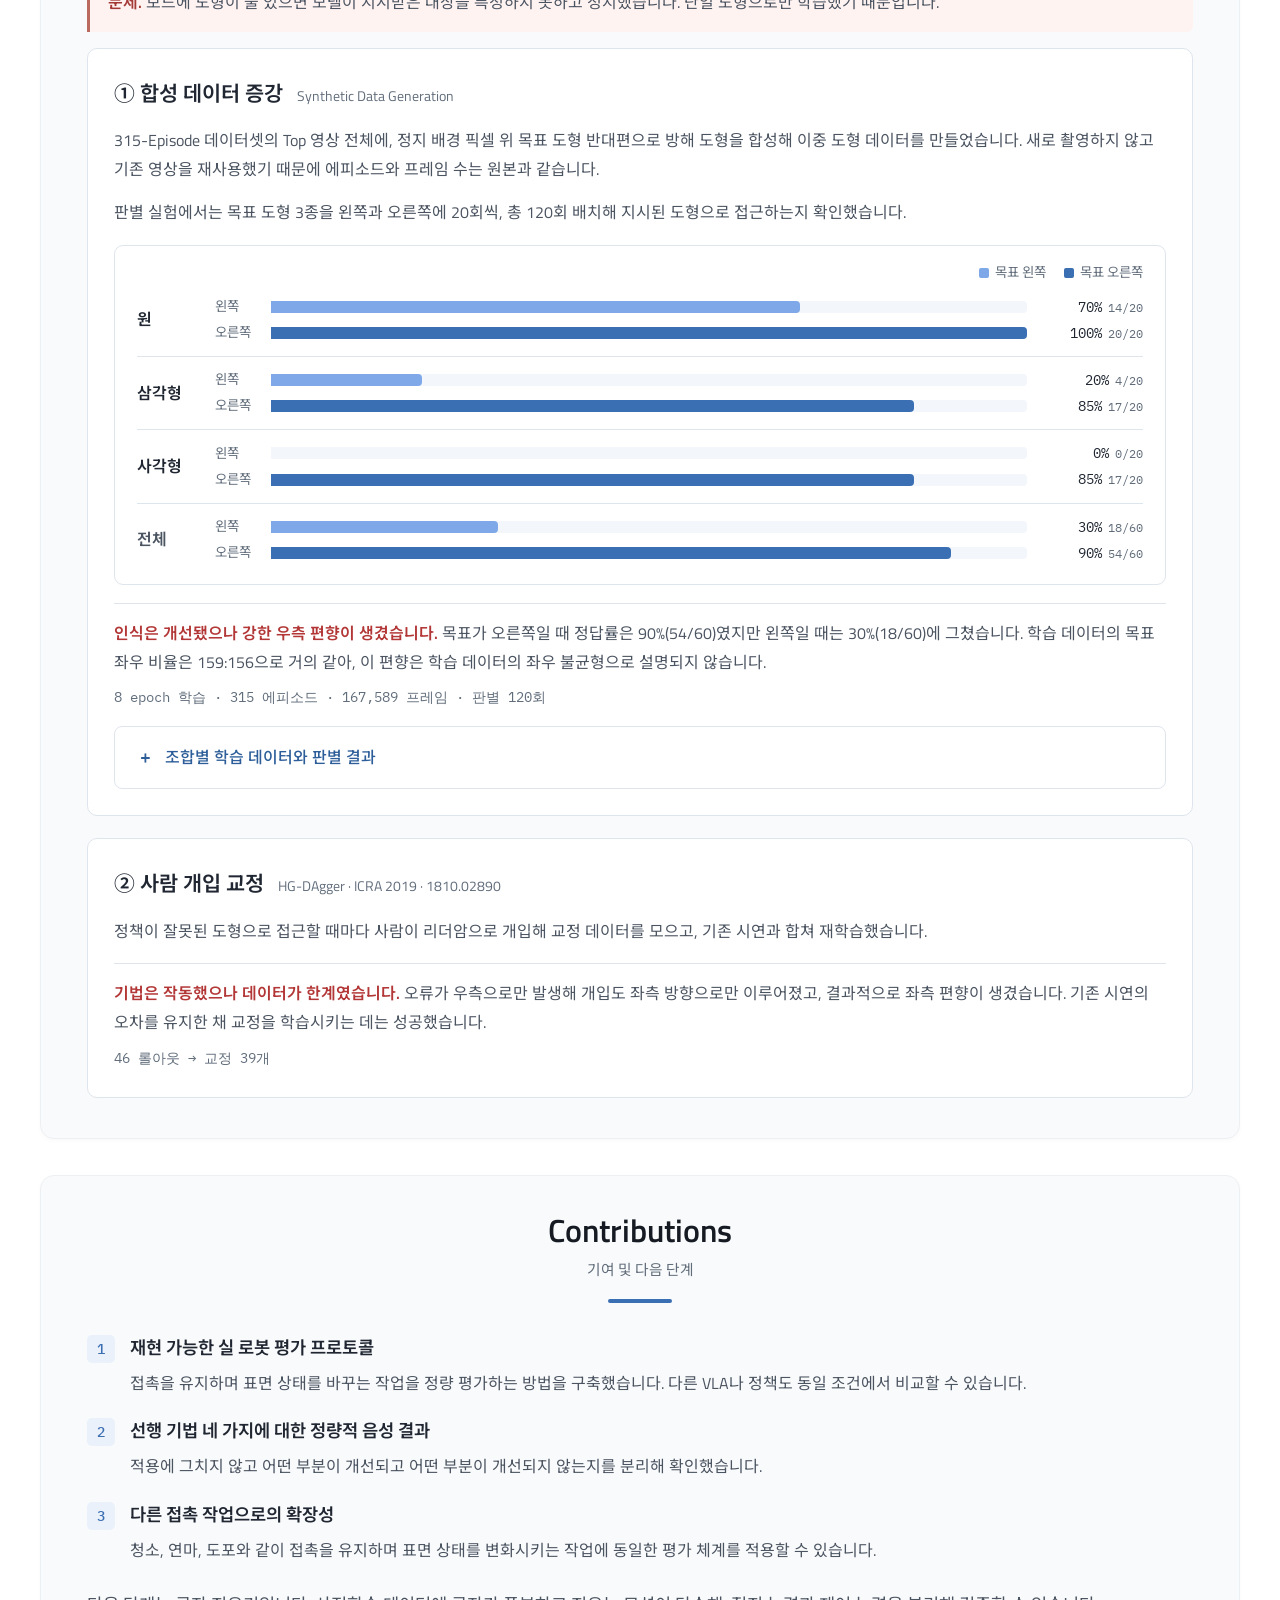
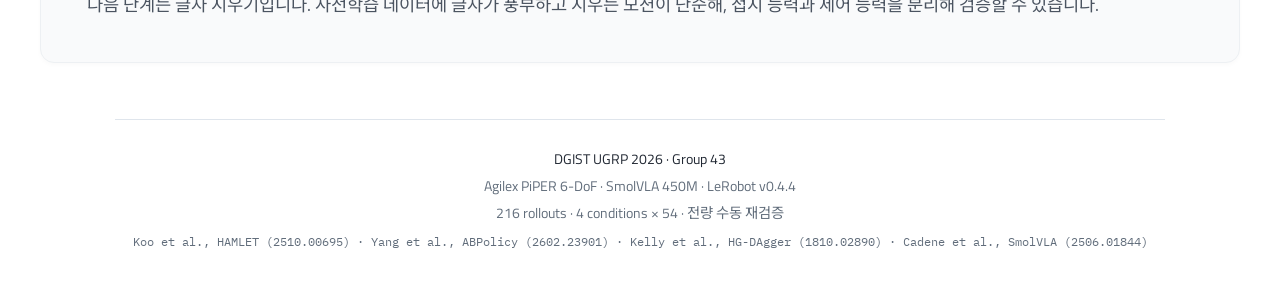
==== commit dfb2fd8f: "Refine website summary" ====
--- a/index.html
+++ b/index.html
@@ -27,7 +27,7 @@
     <a href="#results"><svg aria-hidden="true" viewBox="0 0 24 24"><path d="M4 3v17h17 M8 16v-5 M13 16V6 M18 16v-8"/></svg>Results</a>
   </nav>
 </header>
-<div class="tldr"><p><span class="tldr-label">TL;DR</span>실 로봇에서 VLA의 도형 지우기를 평가했습니다. 시연 데이터를 132개에서 315개로 늘리자 지운 비율은 <strong>0.49 → 0.80</strong>으로 향상됐습니다. 그러나 도형을 충분히 지우기 전에 종료하는 경우가 반복돼, <strong>완료 판단</strong>이 핵심 과제로 확인됐습니다.</p></div>
+<div class="tldr"><p><span class="tldr-label">TL;DR</span>실 로봇에서 VLA의 도형 지우기를 평가했습니다. 시연 데이터를 132개에서 315개로 늘리자 지운 비율은 <strong>0.49 → 0.80</strong>으로 향상됐습니다. 그러나 도형을 충분히 지우기 전에 종료하는 경우가 반복돼, <strong>지운 상태를 바탕으로 동작을 계속할지 멈출지 제어하는 능력</strong>이 핵심 과제로 확인됐습니다.</p></div>
 <figure class="teaser">
     <img src="robot-setup.jpg" alt="PiPER 로봇 팔이 화이트보드의 도형을 지우는 모습" fetchpriority="high">
     <figcaption>Agilex PiPER 6축. 전 과정을 시뮬레이션이 아닌 실물에서 수행했습니다.</figcaption>
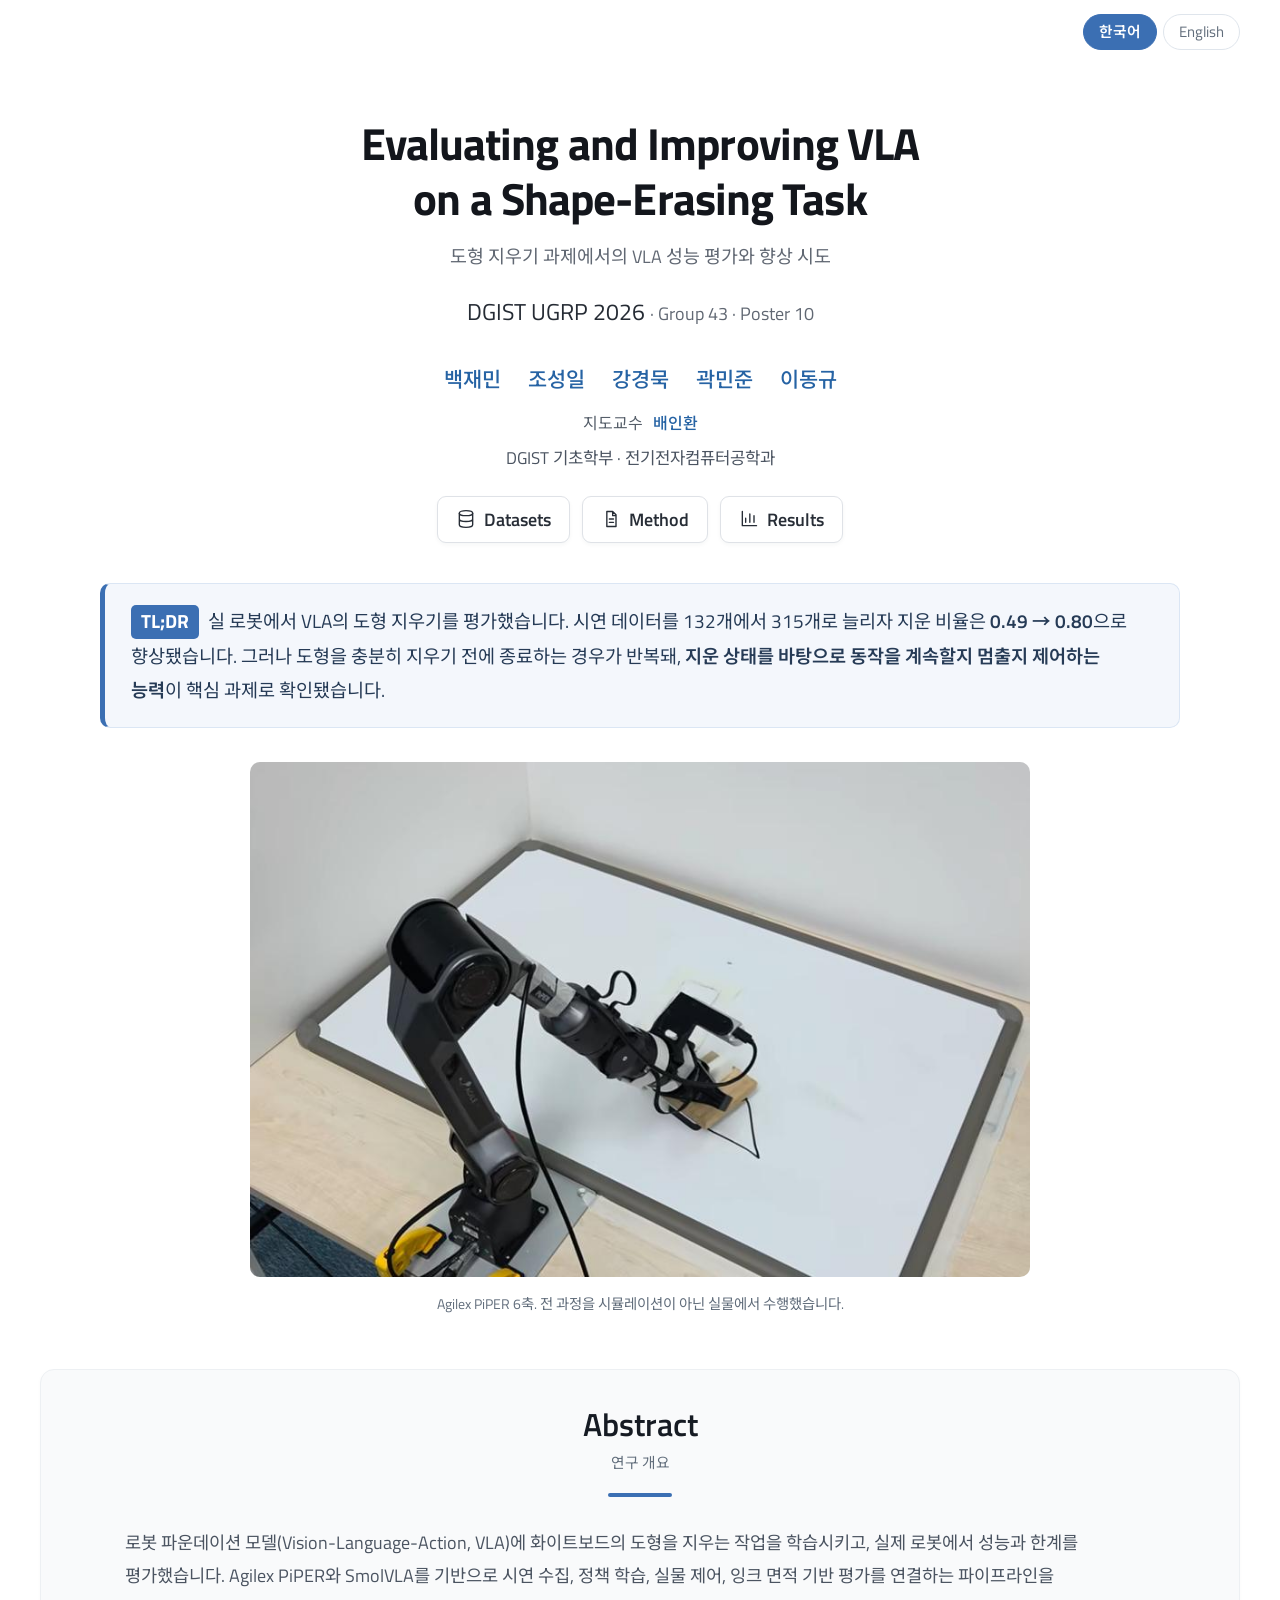
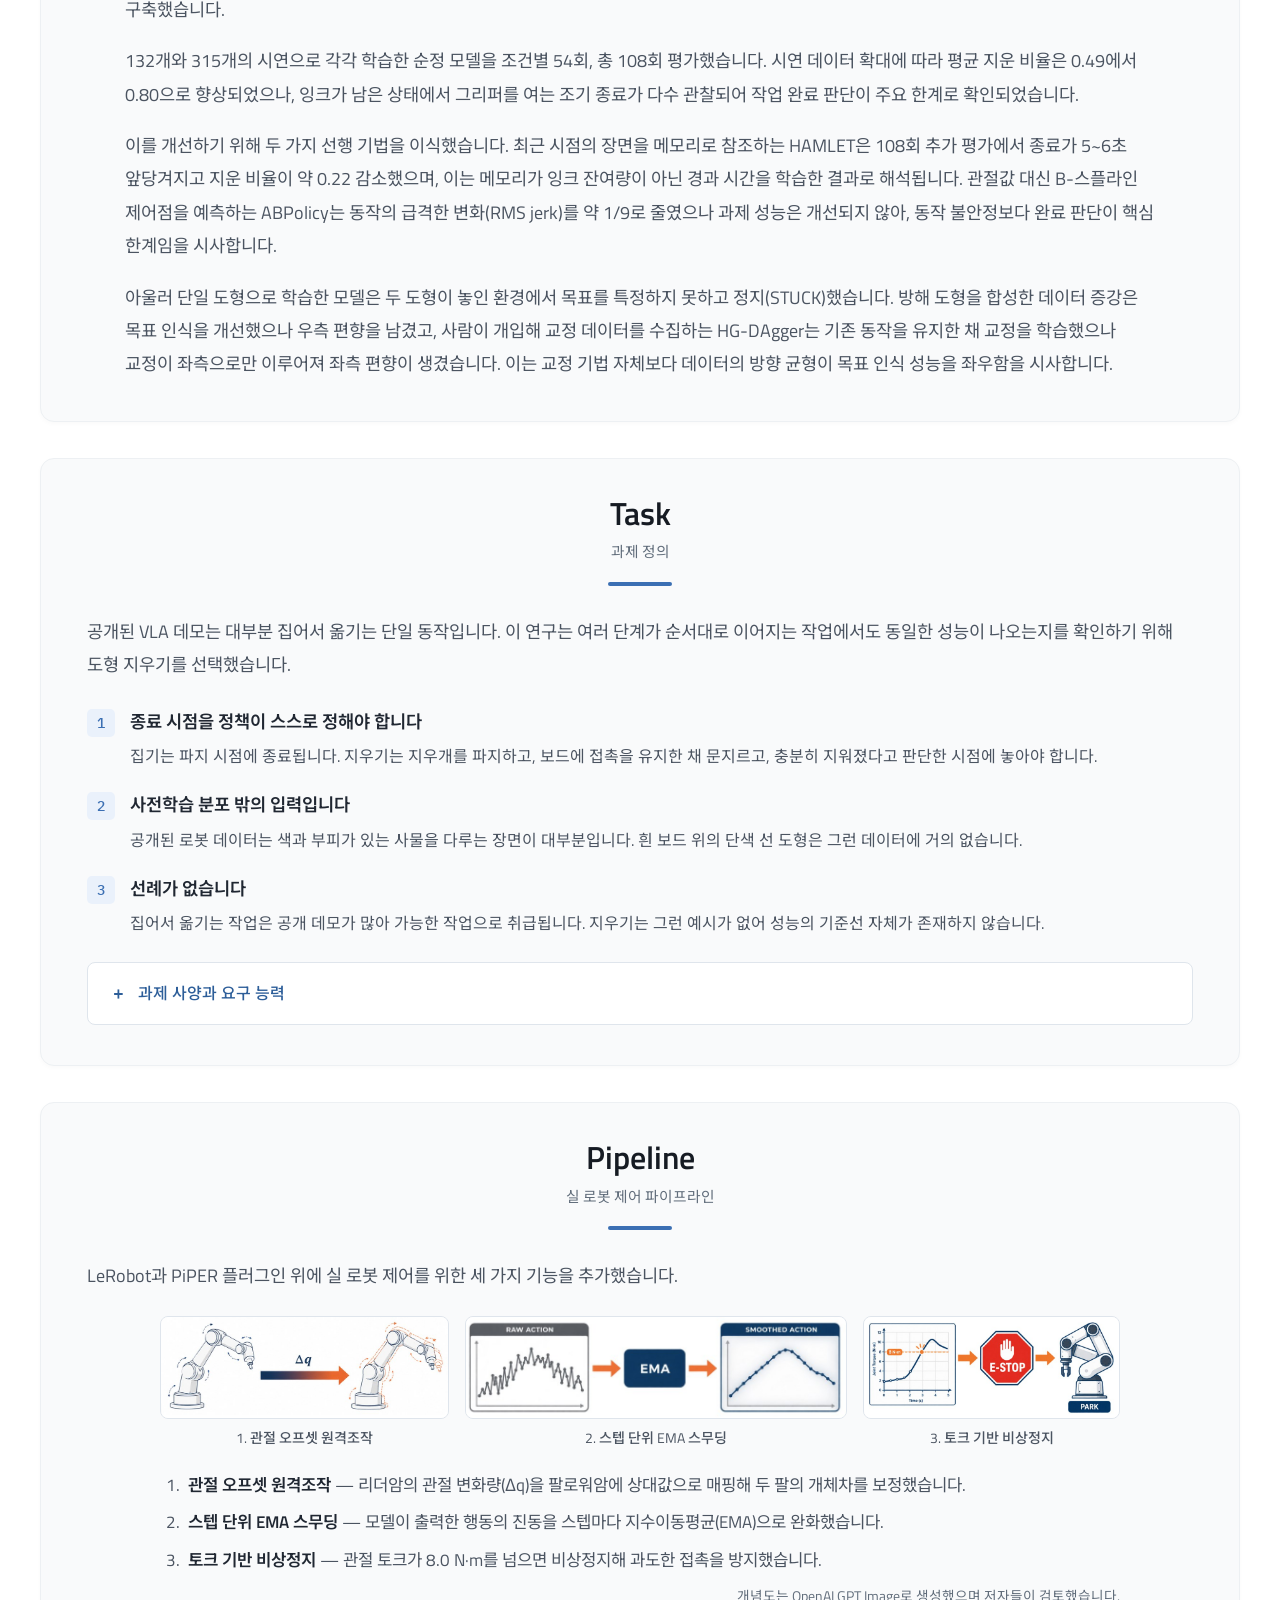
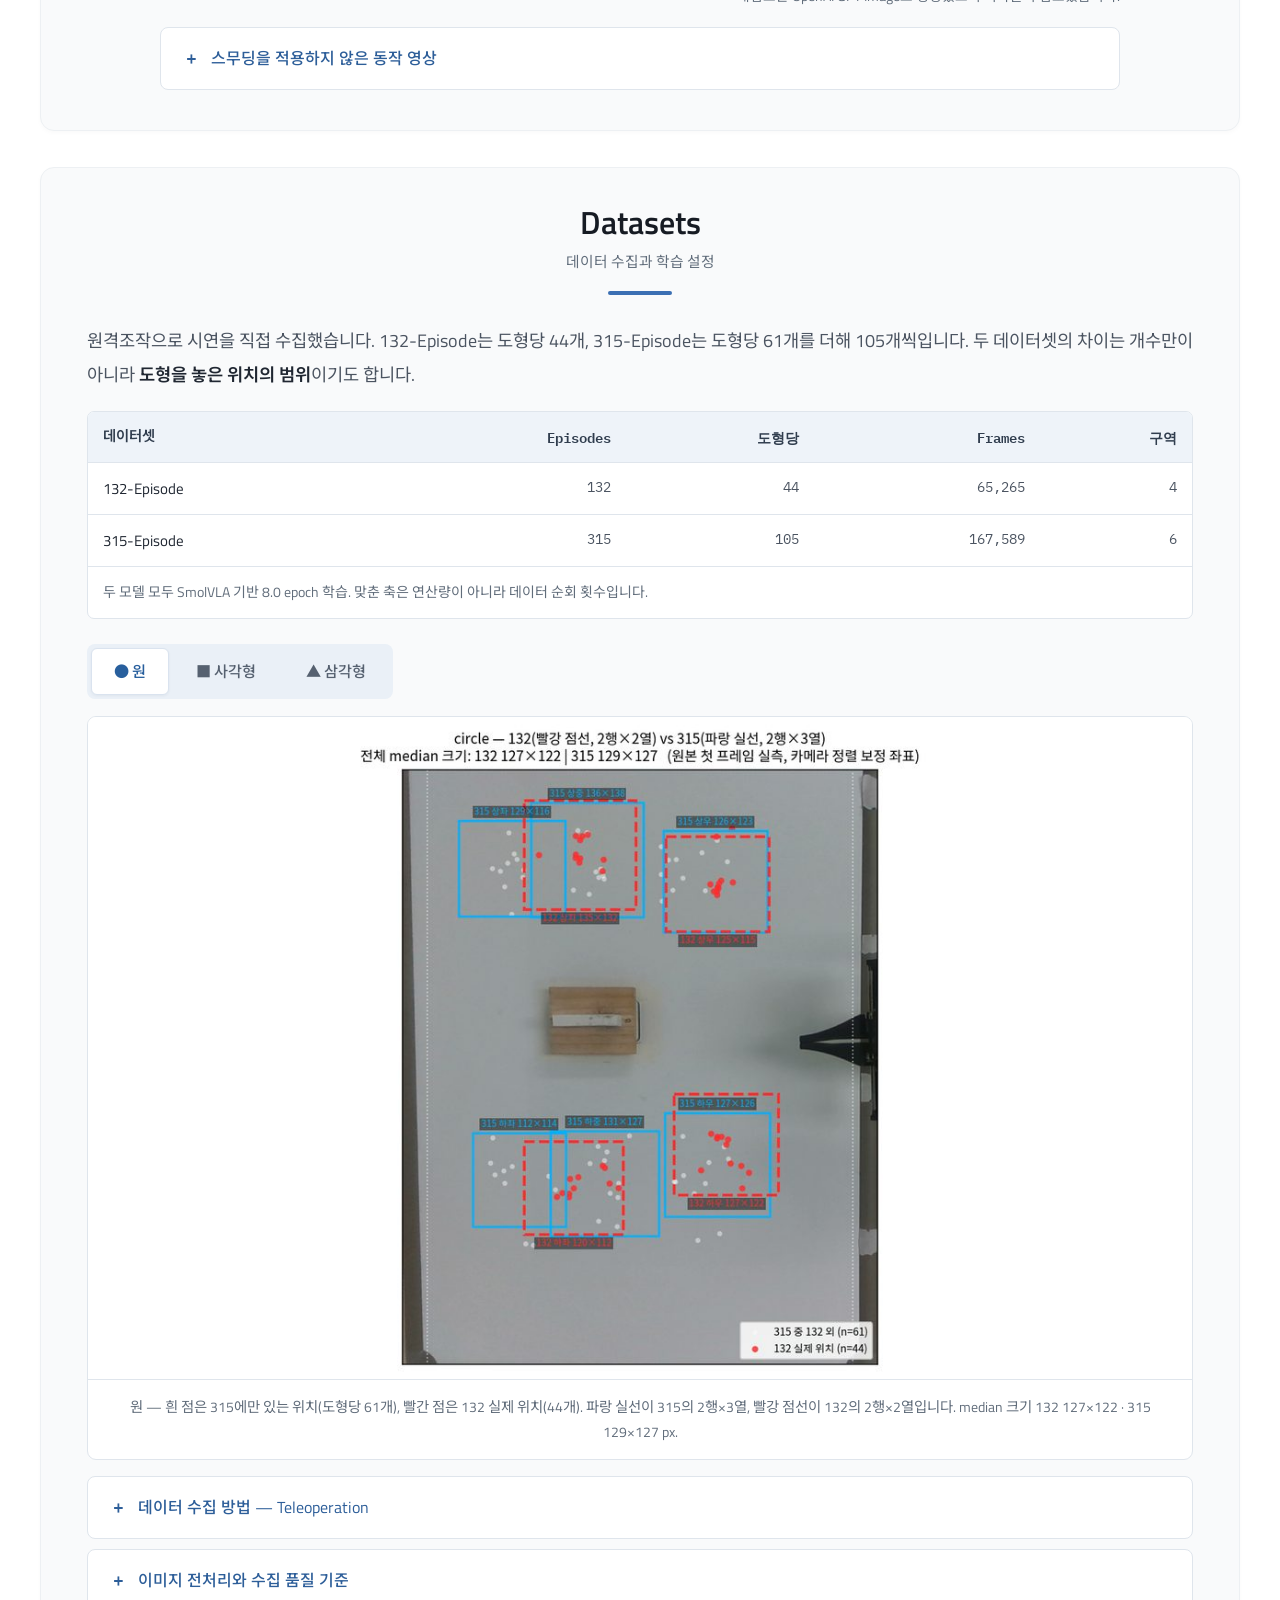
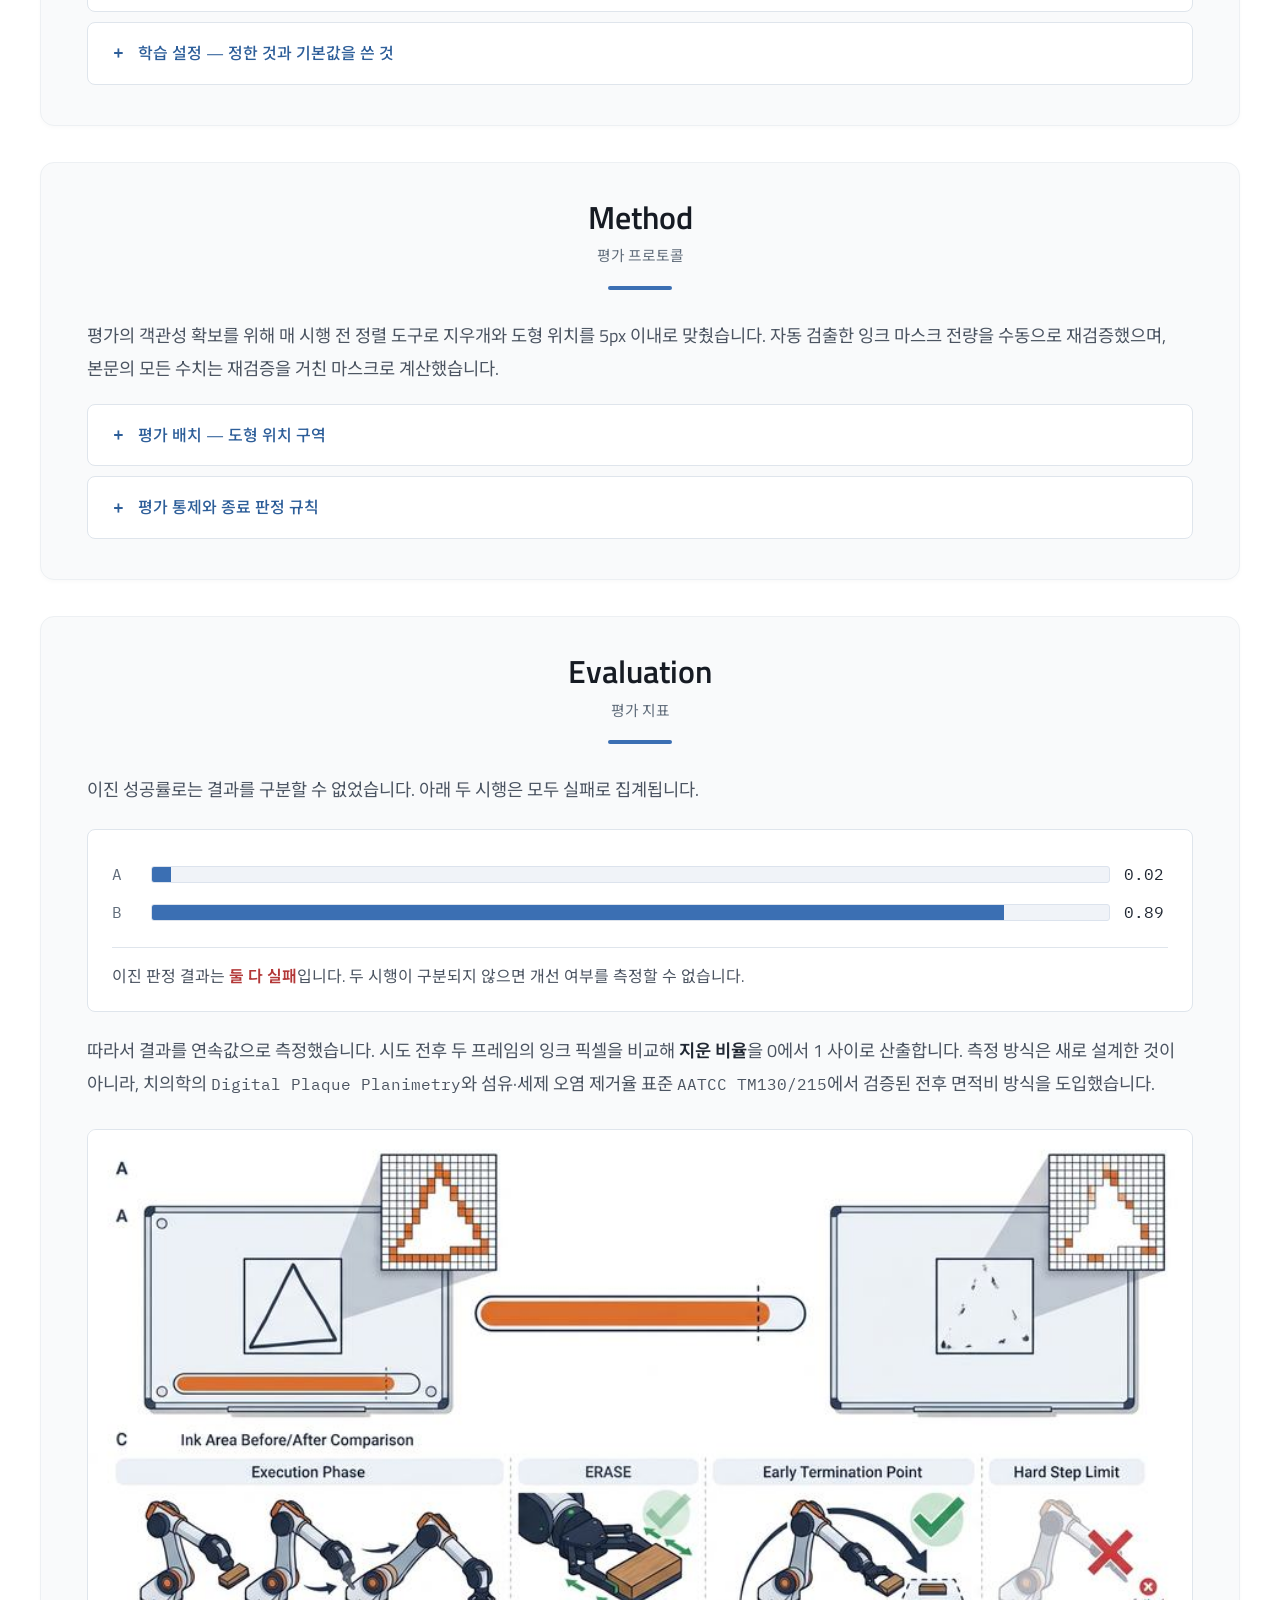
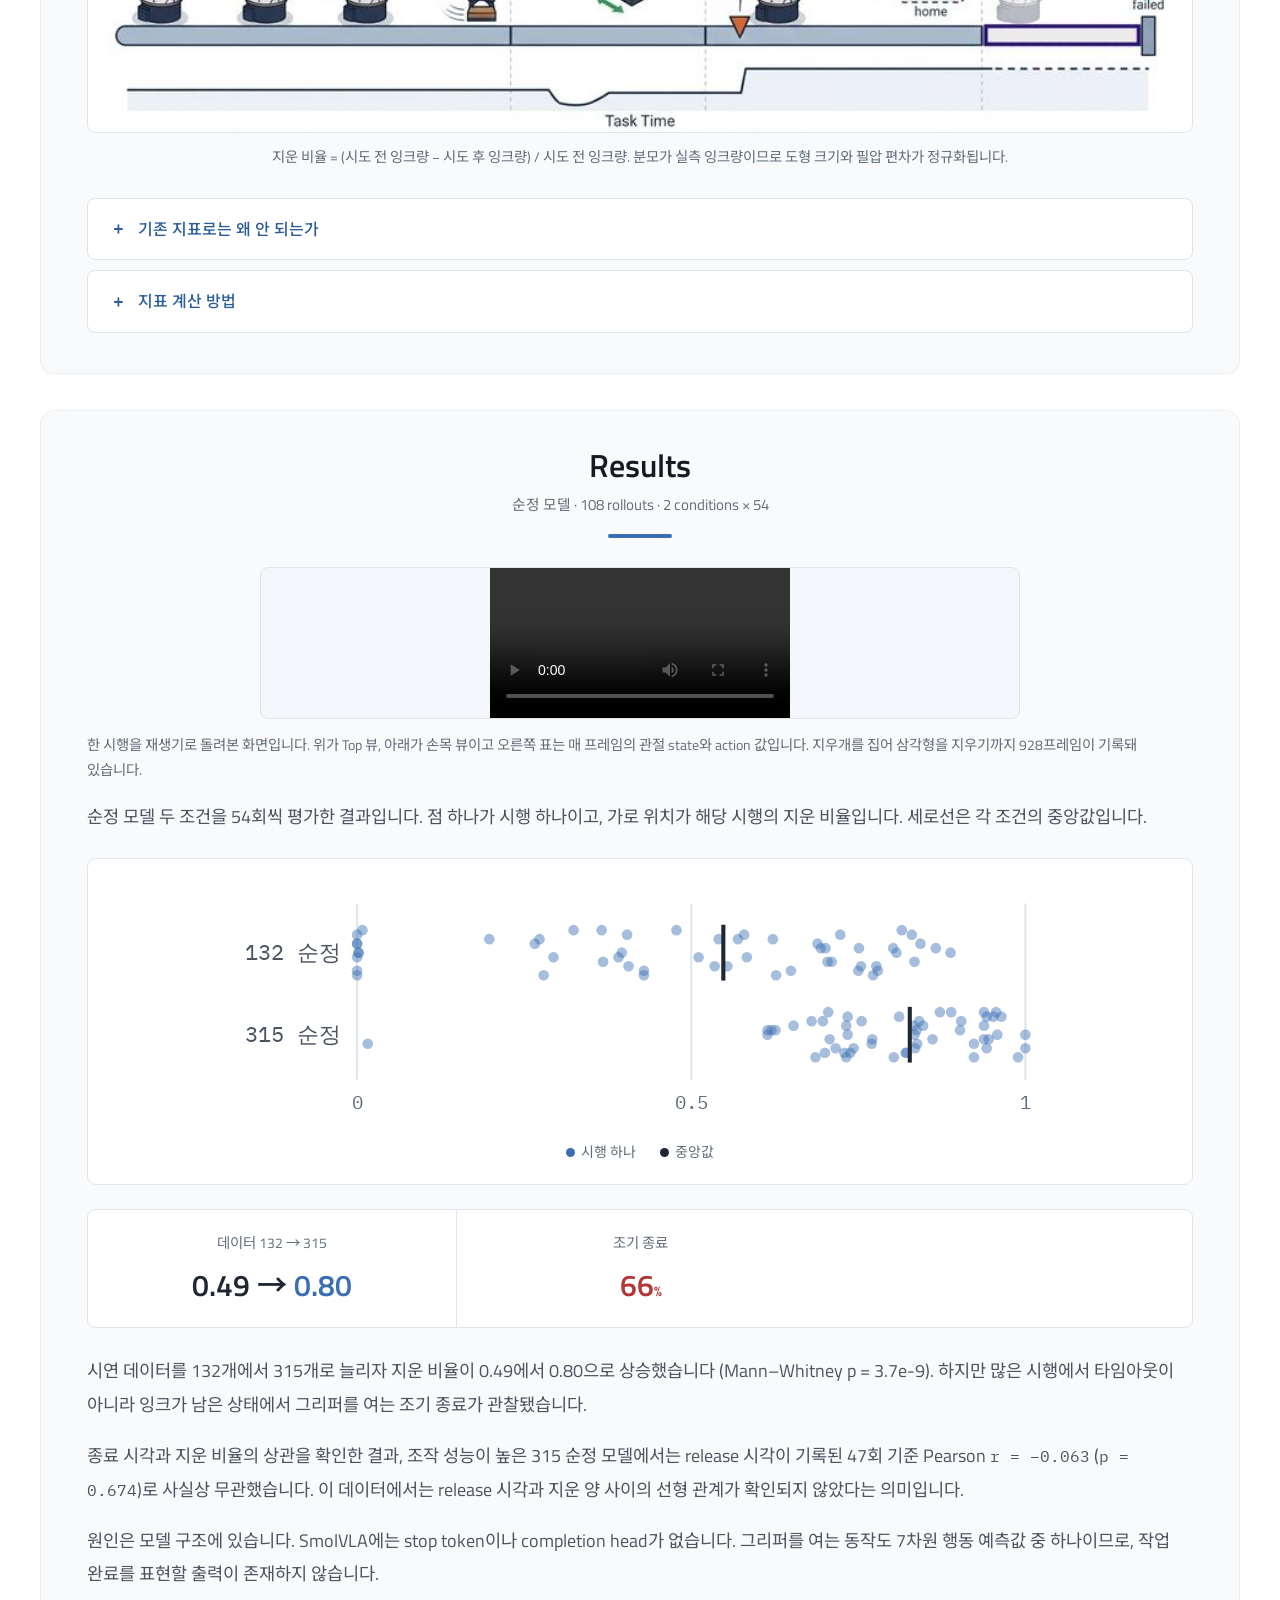
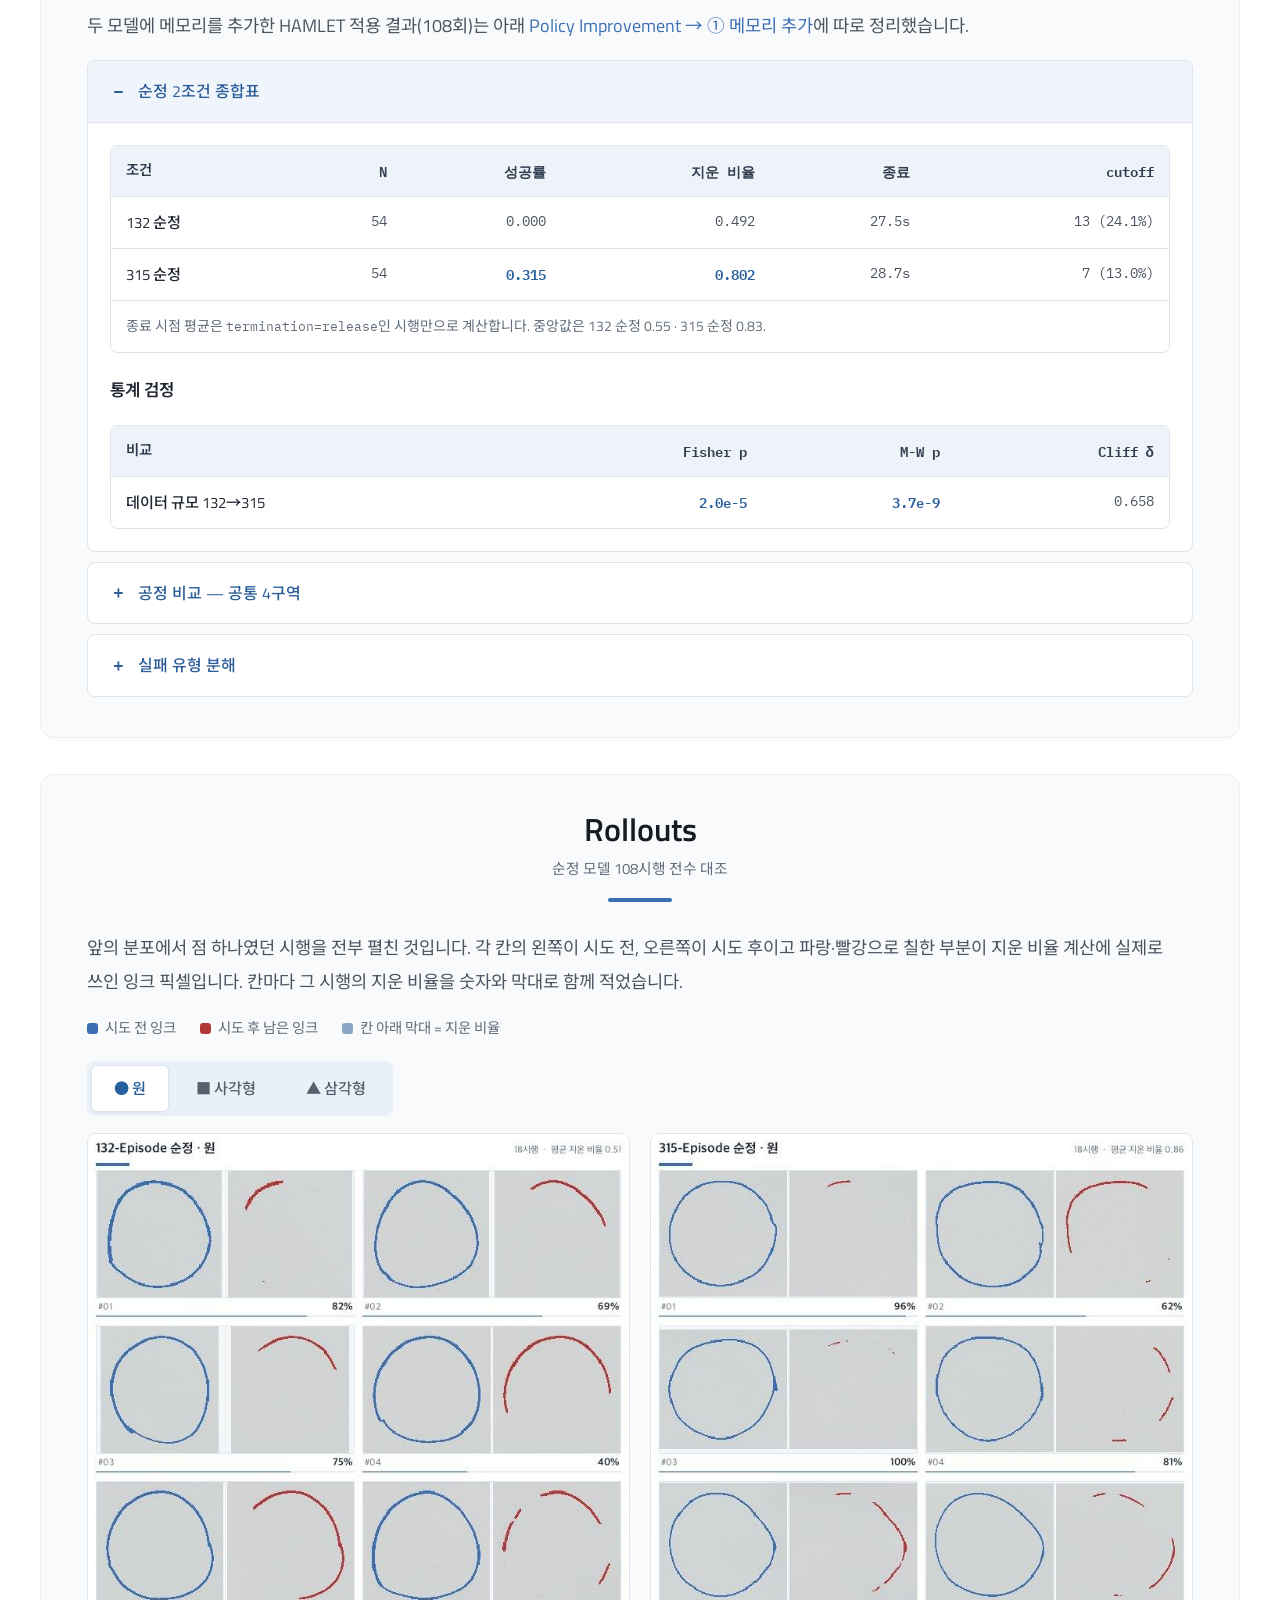
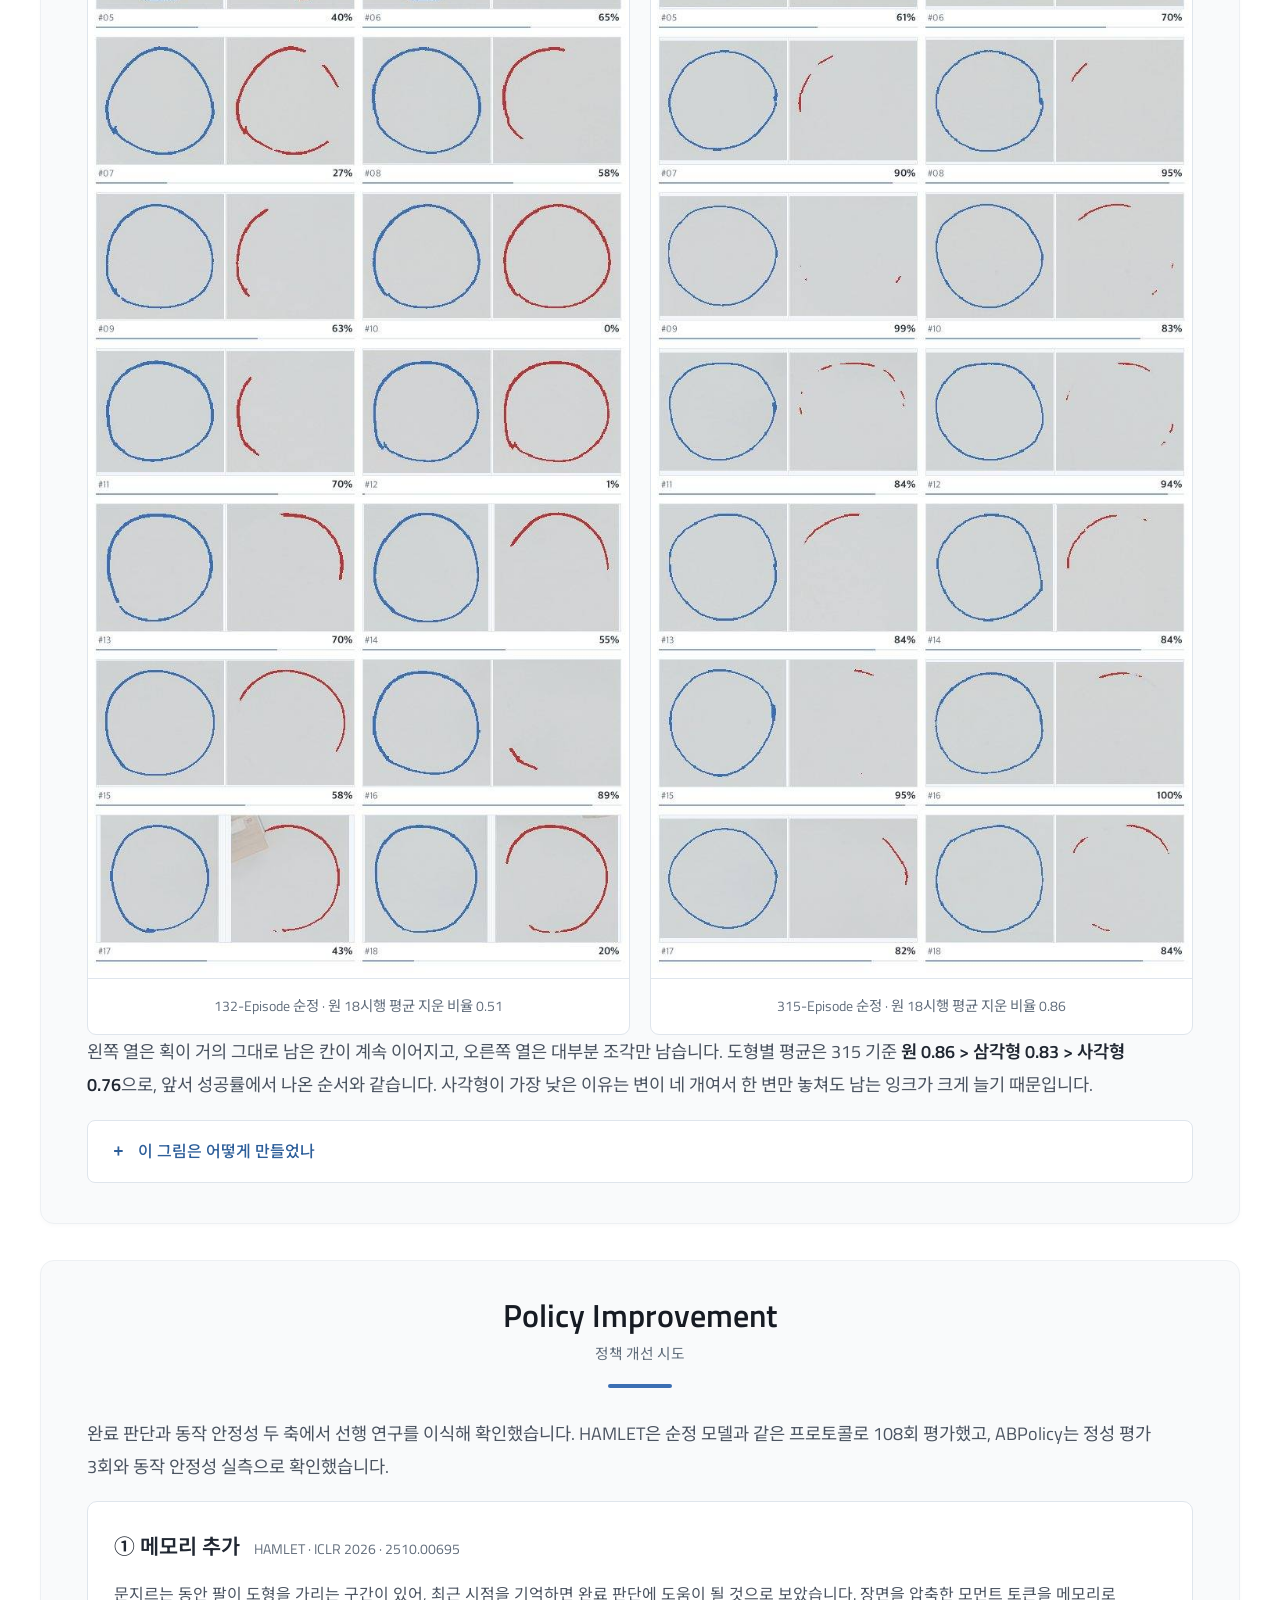
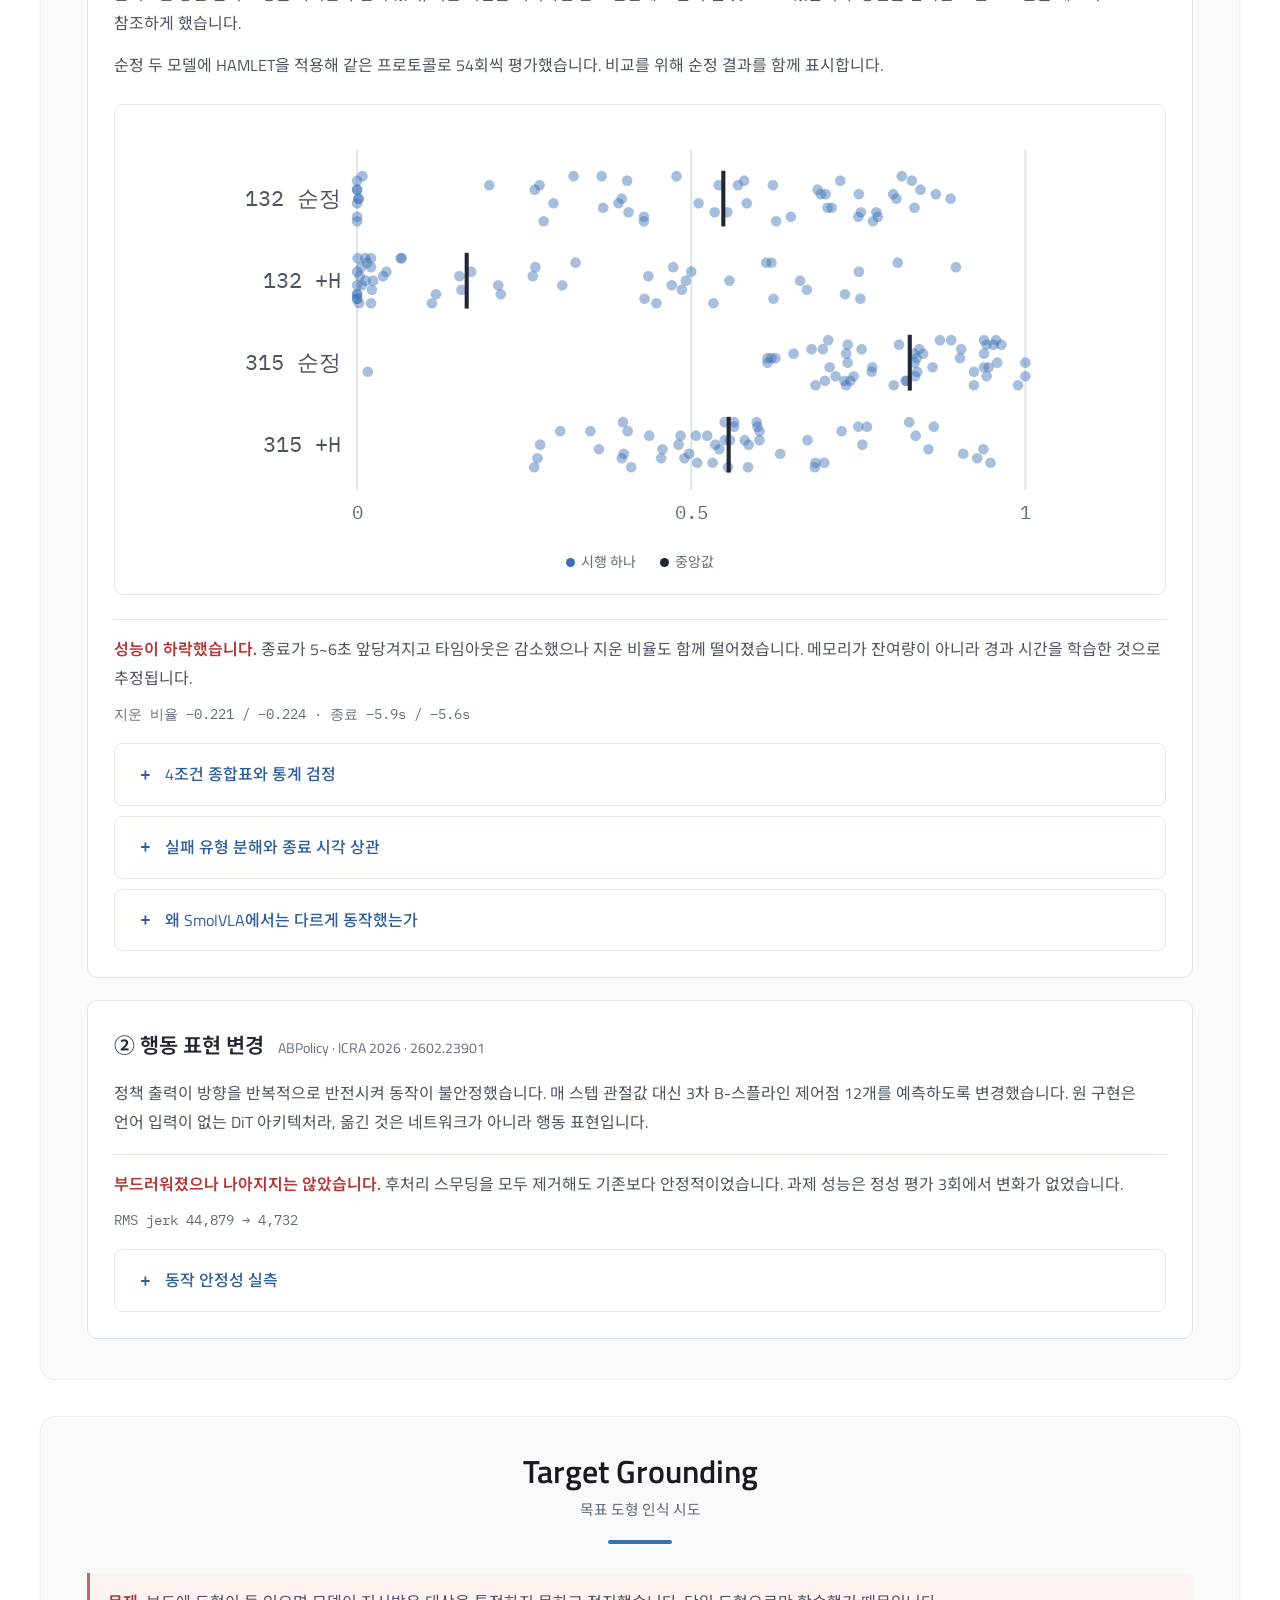
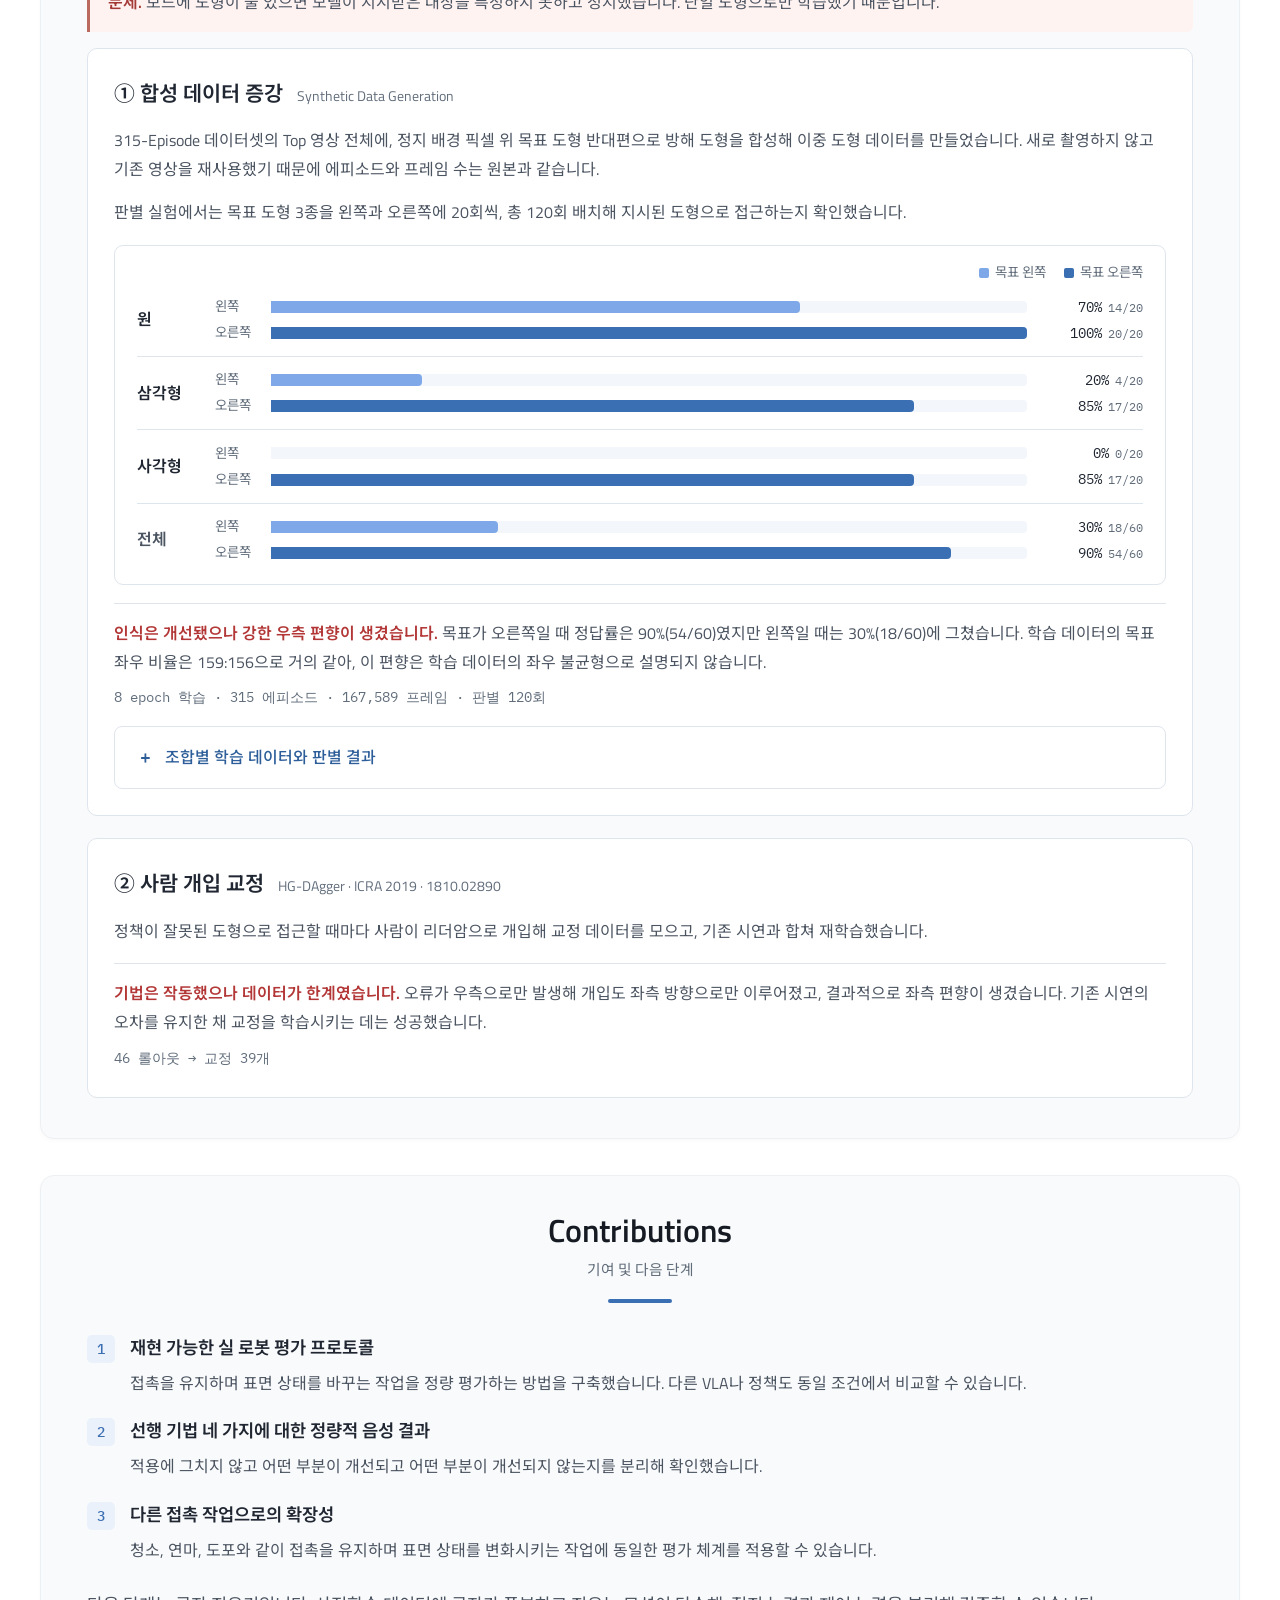
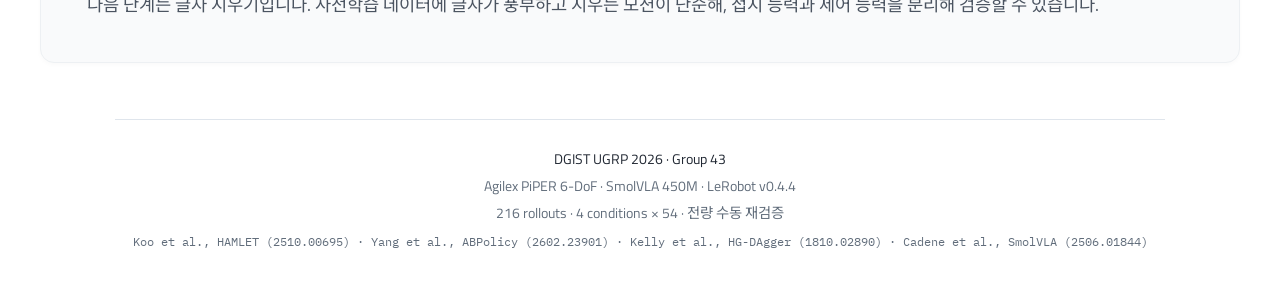
==== commit a360a2fd: "산포도에서 0.90 임계로 나누던 색 제거 점을 0.90 기준으로 초록(성공)·남색(미완료)으로 칠하던 것을 단색으로 바꿨다. 범례도 "시행 하나 · 중앙값"만 남긴다.  가로 위" ====
--- a/index.html
+++ b/index.html
@@ -339,8 +339,7 @@
   <div class="chart" tabindex="0" role="region" aria-label="순정 두 조건의 지운 비율 분포">
     <svg id="strip" class="strip" data-rows="132_base,315_base" viewBox="0 0 400 120" role="img" aria-label="순정 두 조건의 지운 비율 분포"></svg>
     <div class="legend">
-      <span><i style="background:var(--green)"></i>성공</span>
-      <span><i style="background:var(--navy)"></i>미완료</span>
+      <span><i style="background:var(--navy)"></i>시행 하나</span>
       <span><i style="background:var(--ink)"></i>중앙값</span>
     </div>
   </div>
@@ -517,8 +516,7 @@
       <div class="chart" tabindex="0" role="region" aria-label="HAMLET 적용 전후 지운 비율 분포">
         <svg class="strip" data-rows="132_base,132_hamlet,315_base,315_hamlet" viewBox="0 0 400 200" role="img" aria-label="HAMLET 적용 전후 지운 비율 분포"></svg>
         <div class="legend">
-          <span><i style="background:var(--green)"></i>성공</span>
-          <span><i style="background:var(--navy)"></i>미완료</span>
+          <span><i style="background:var(--navy)"></i>시행 하나</span>
           <span><i style="background:var(--ink)"></i>중앙값</span>
         </div>
       </div>
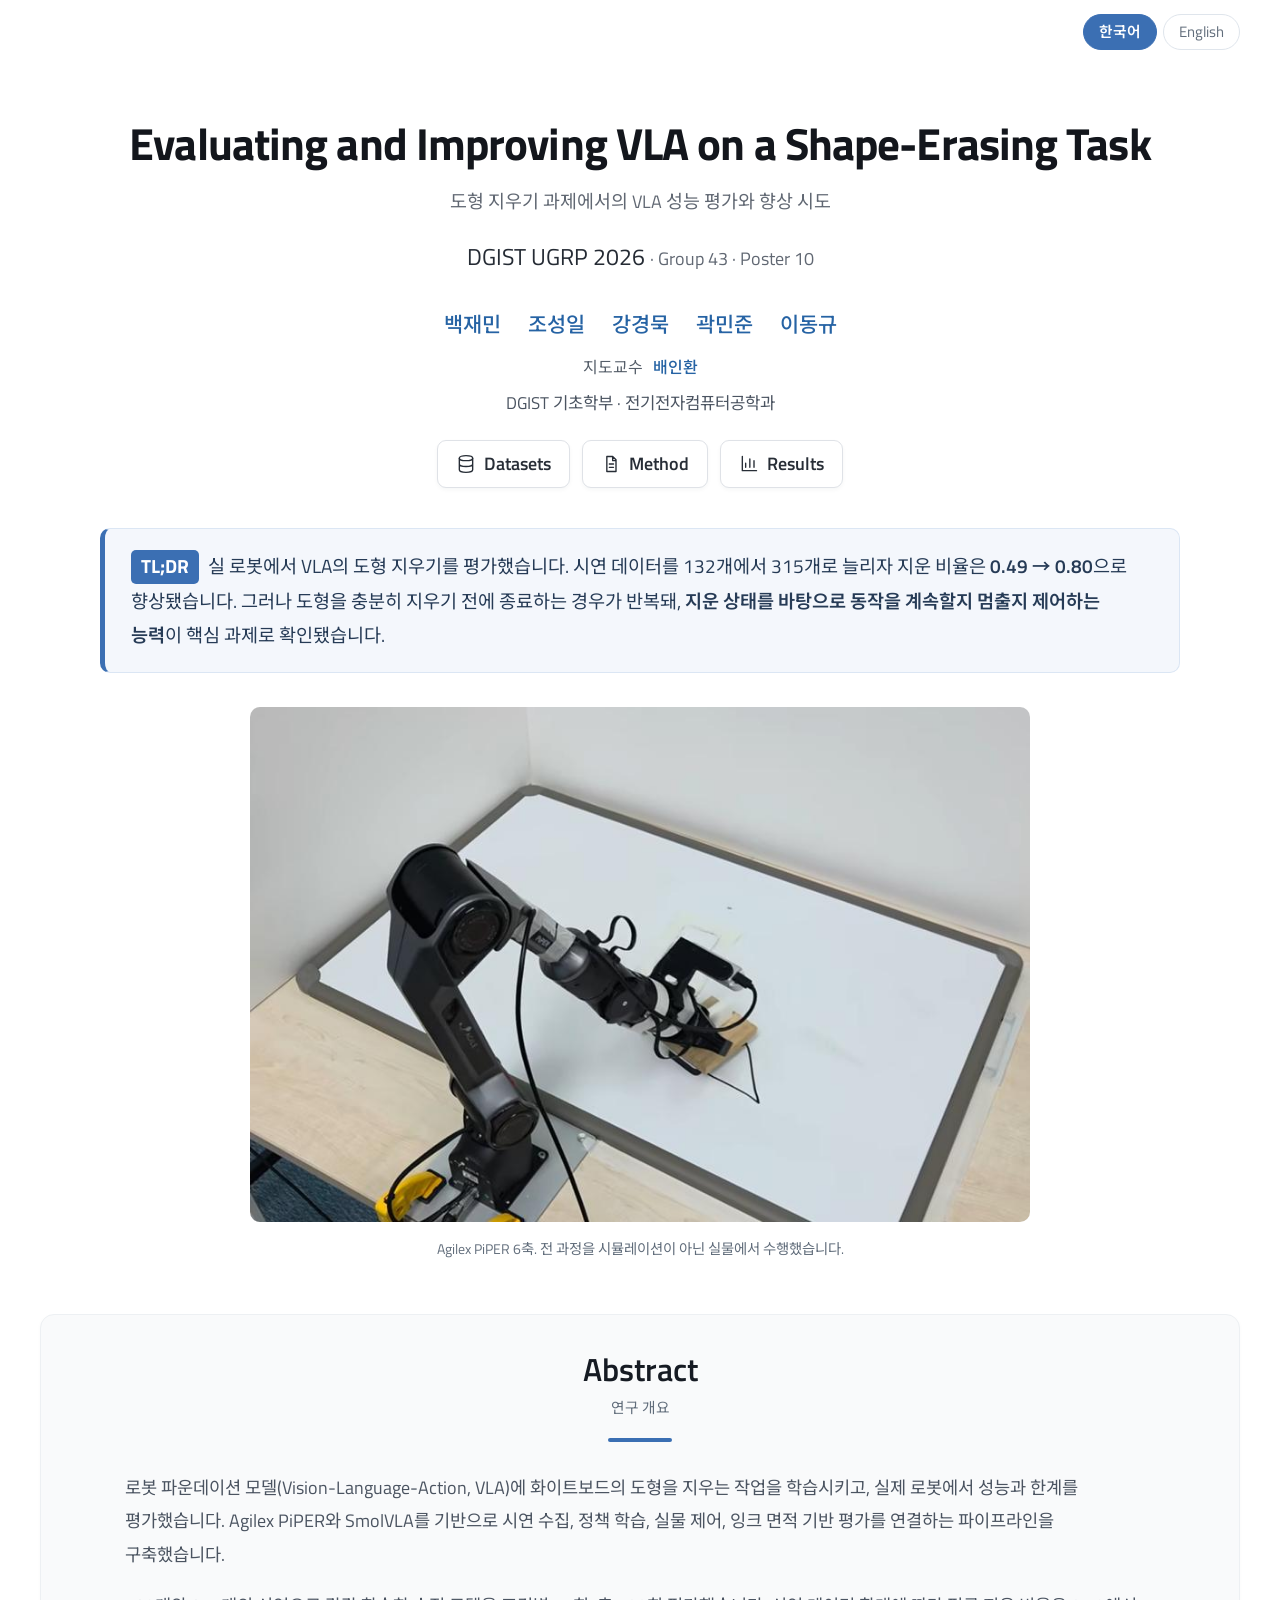
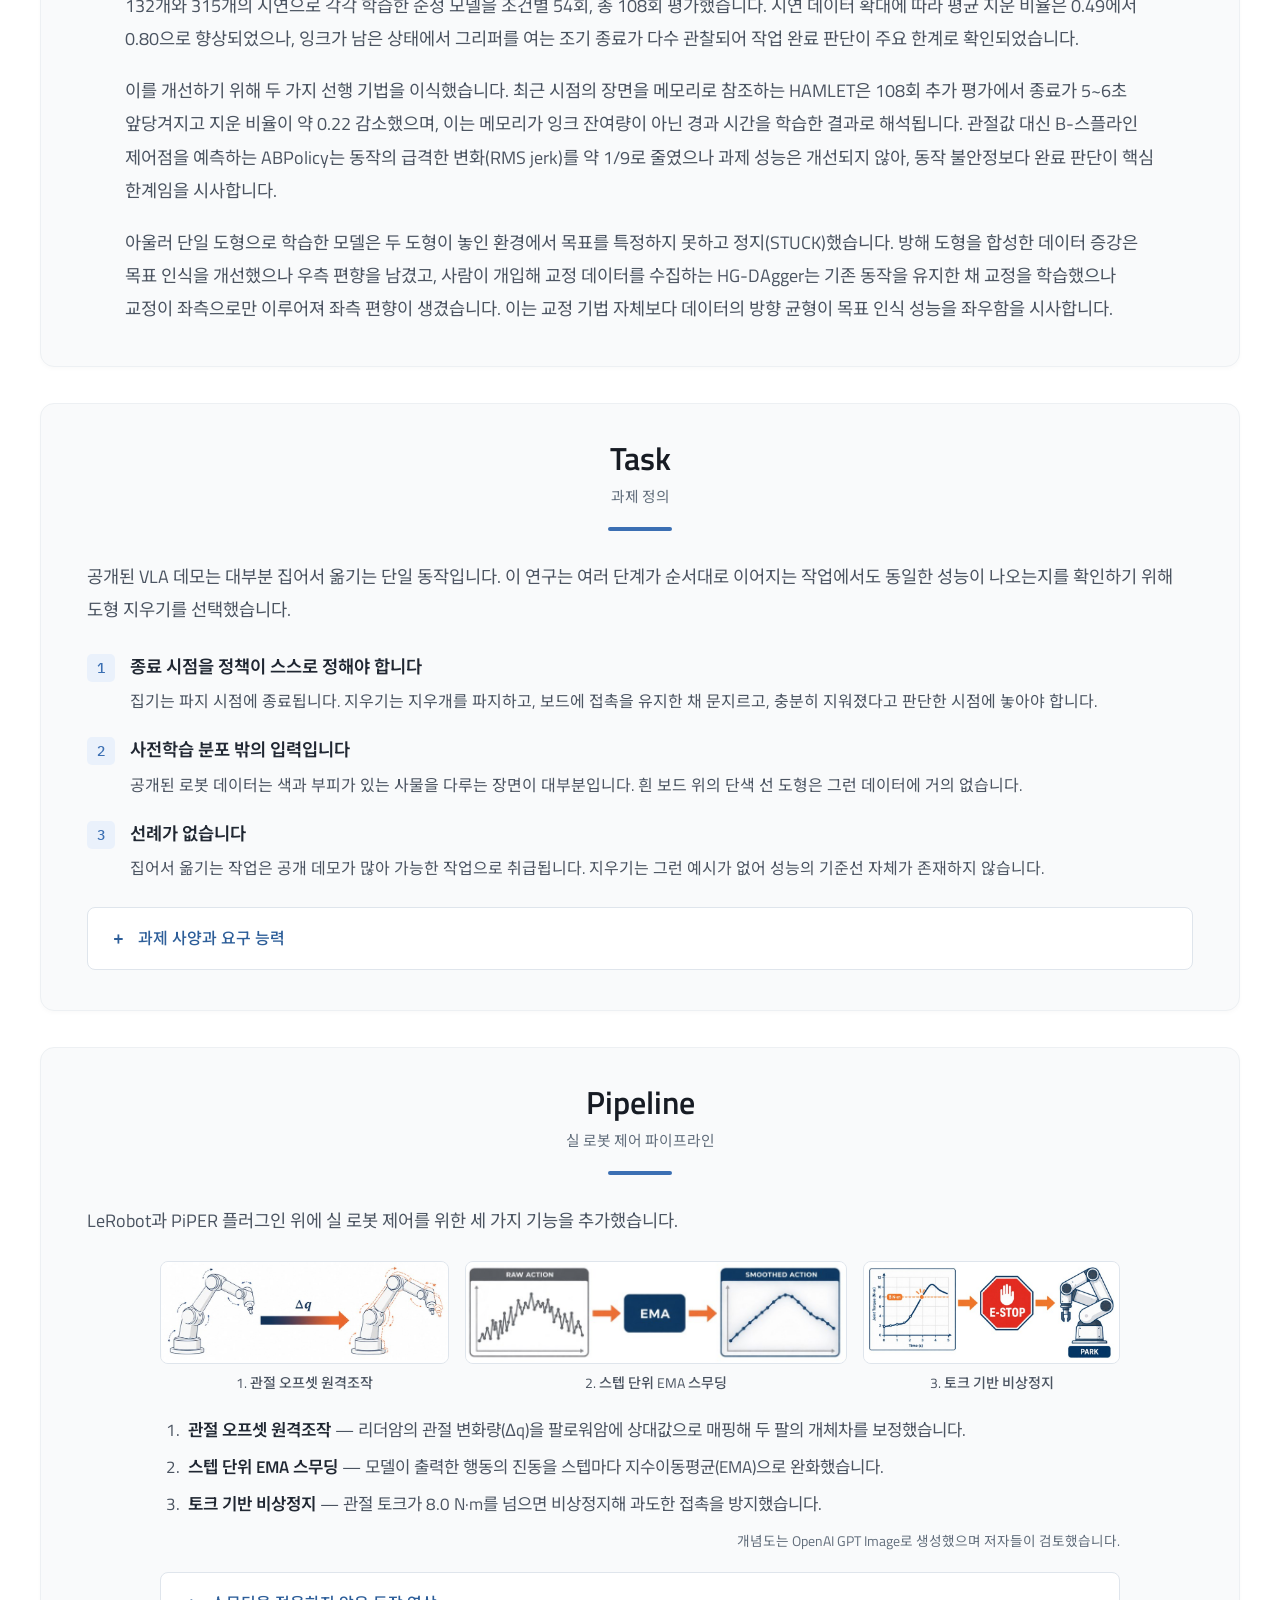
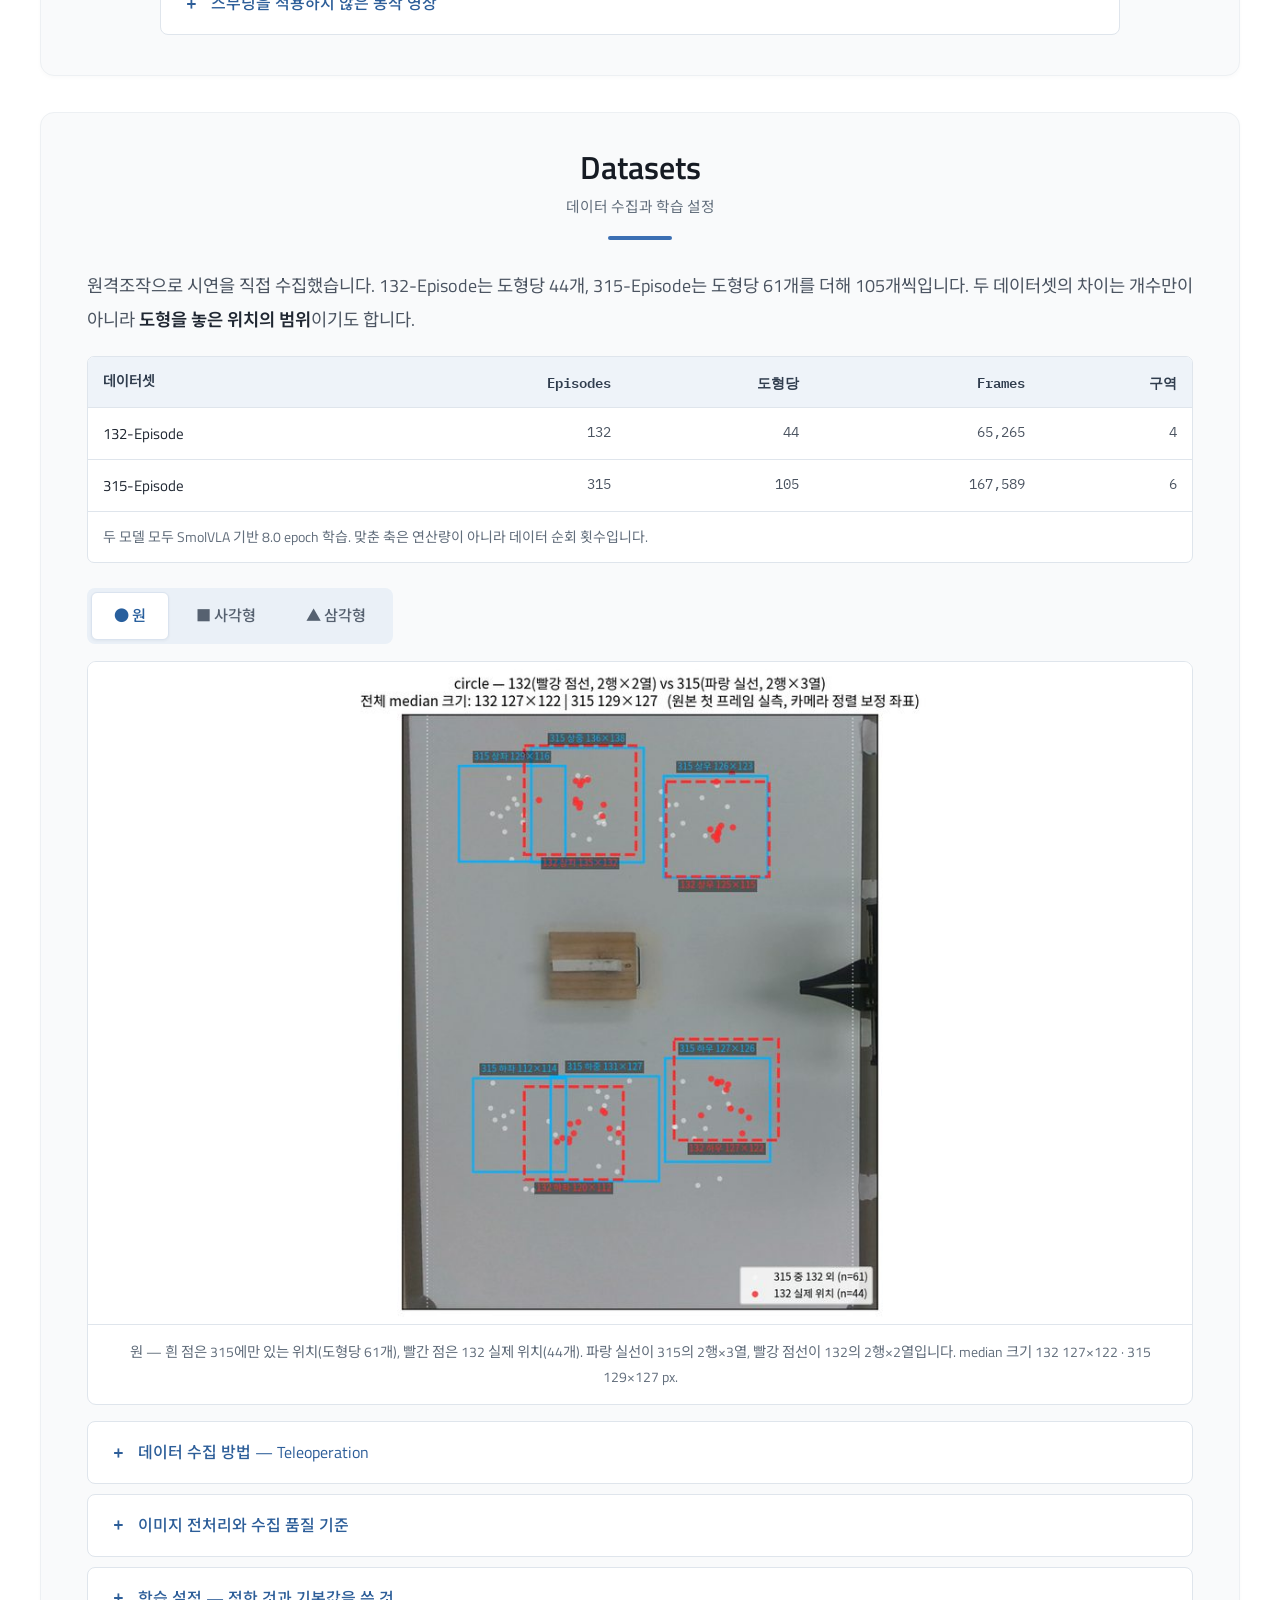
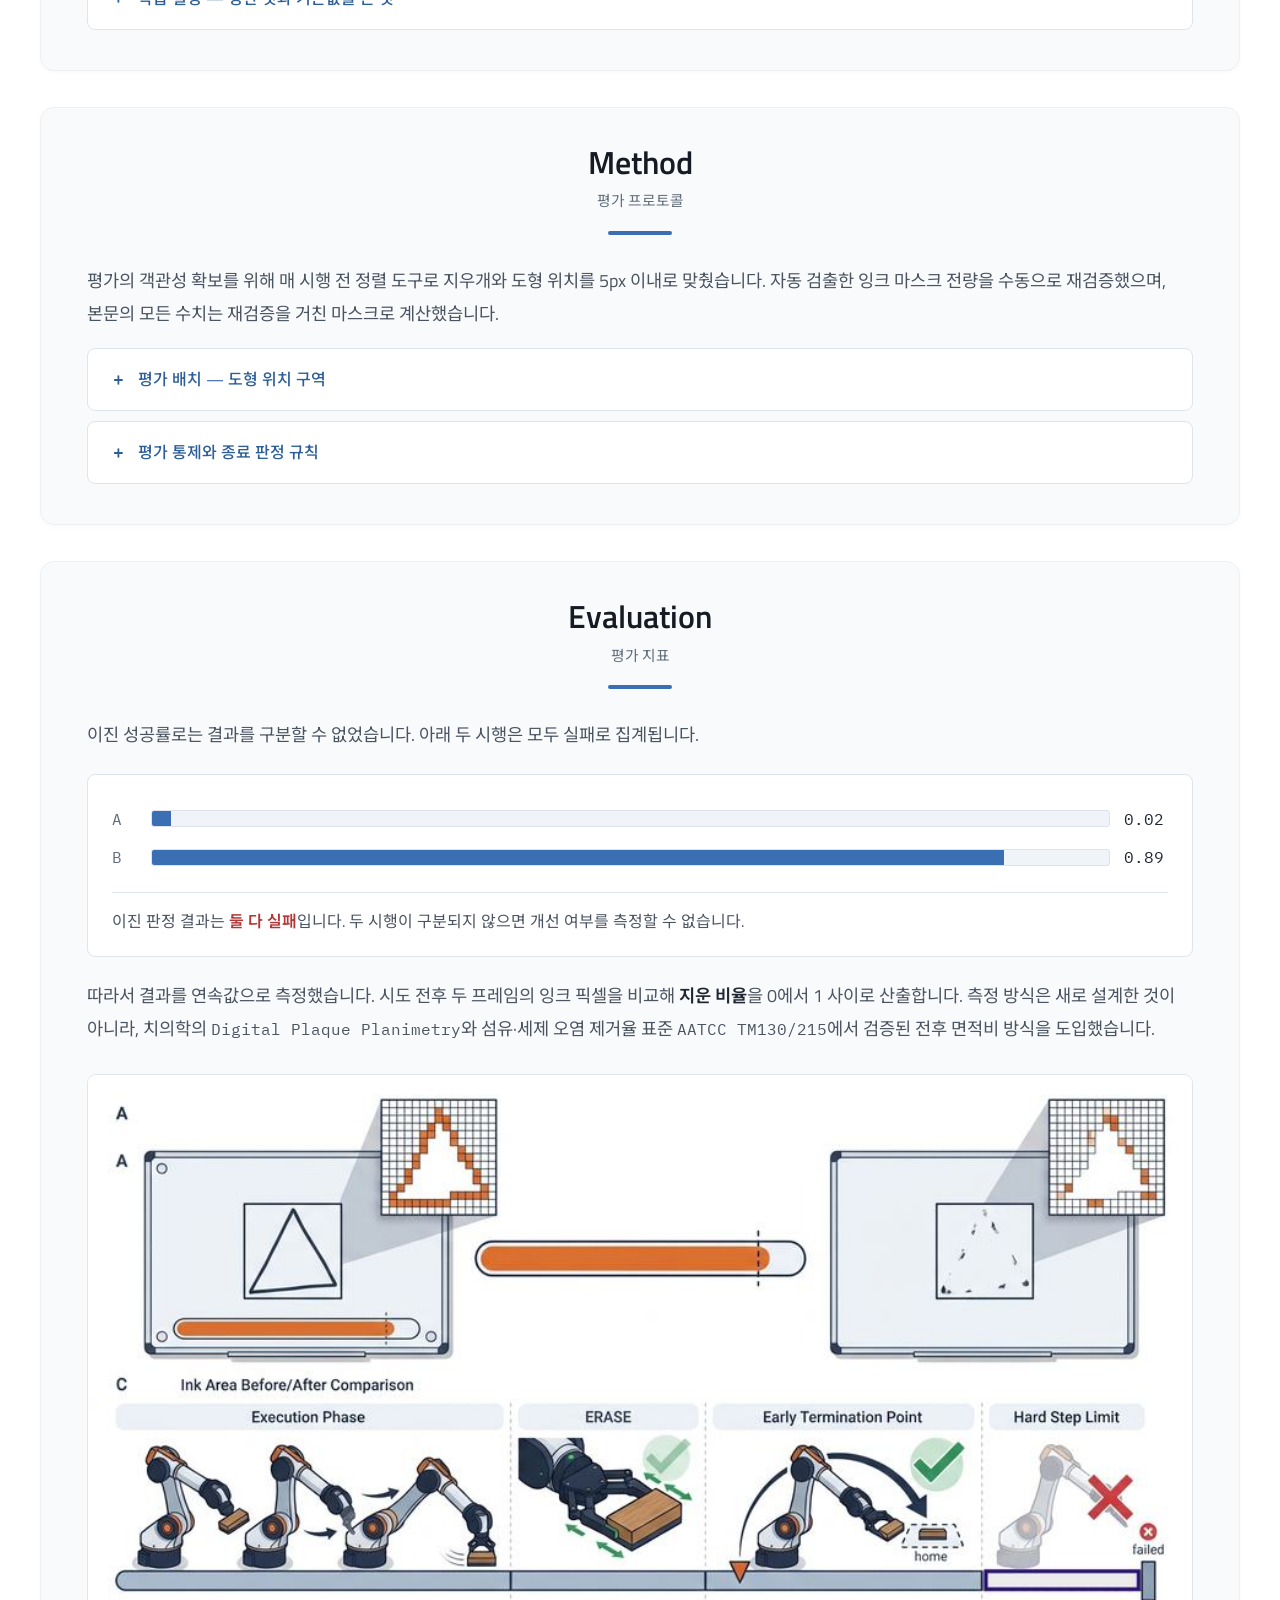
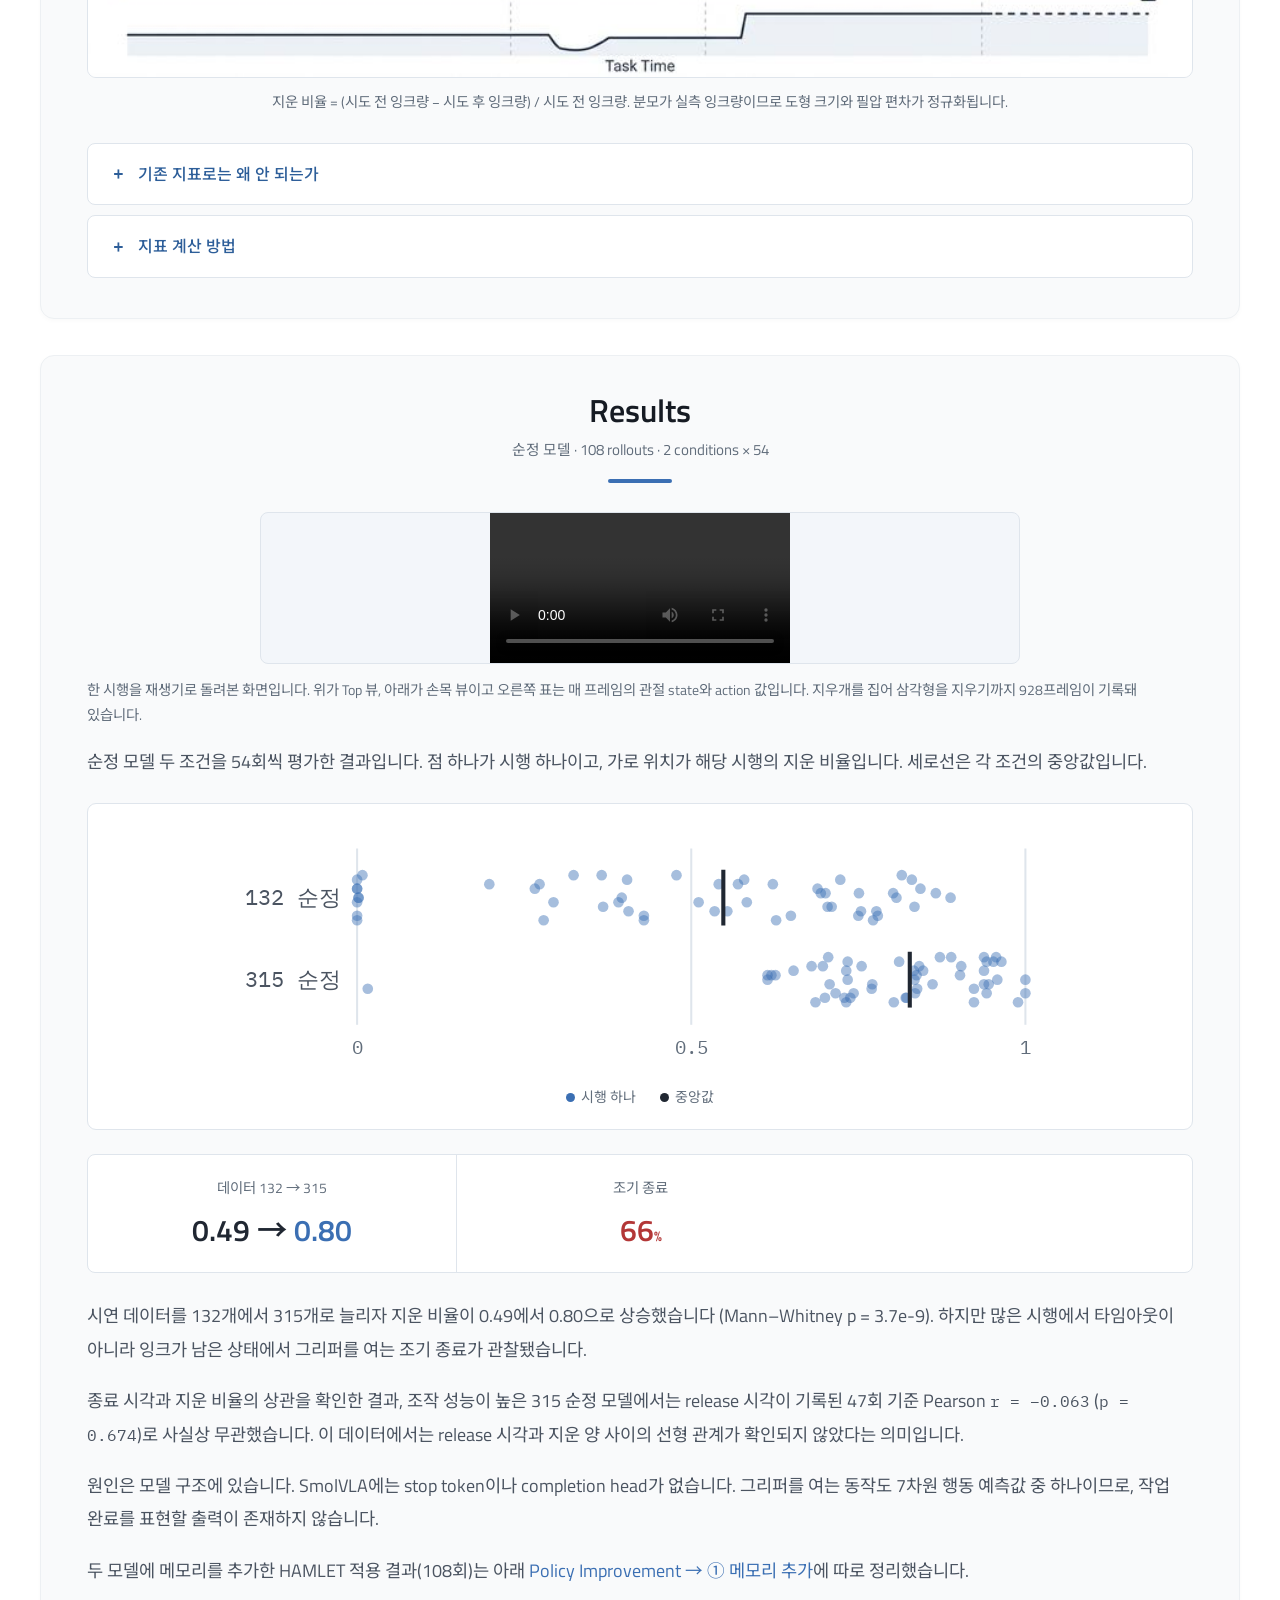
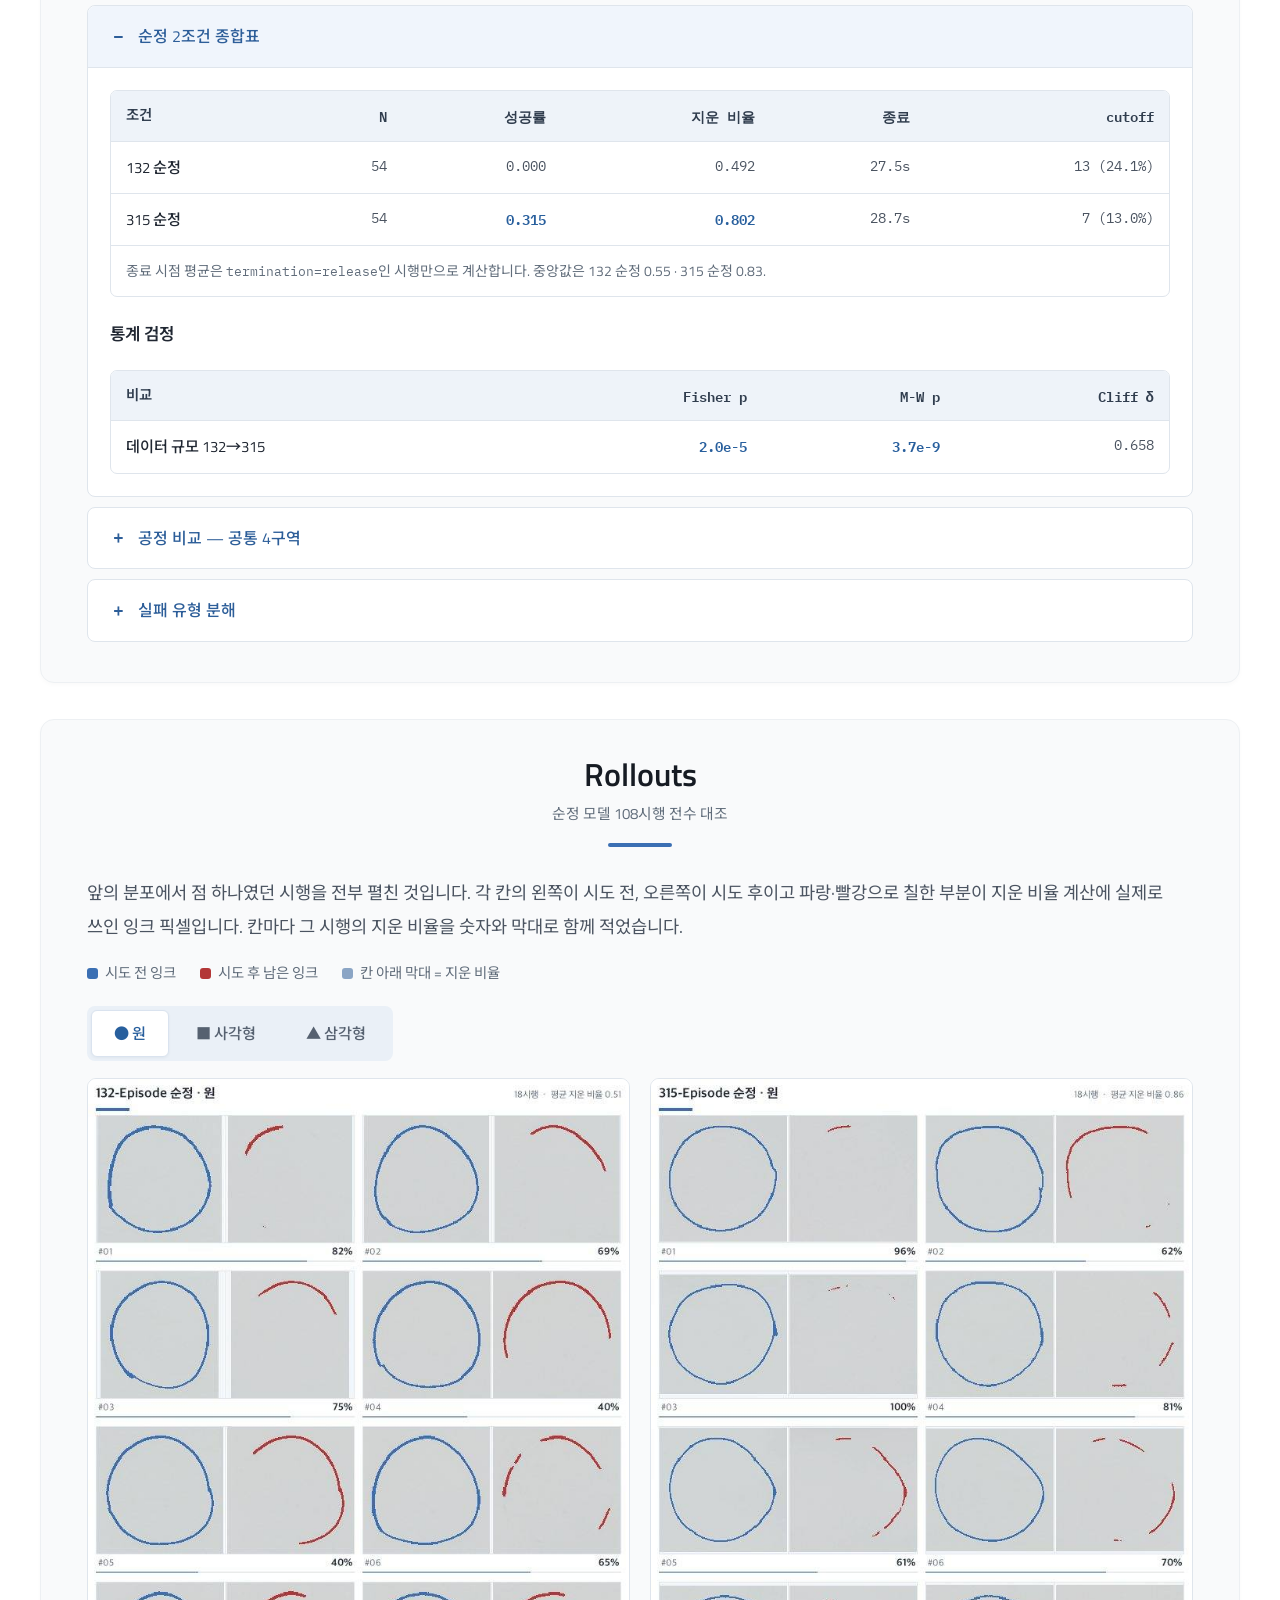
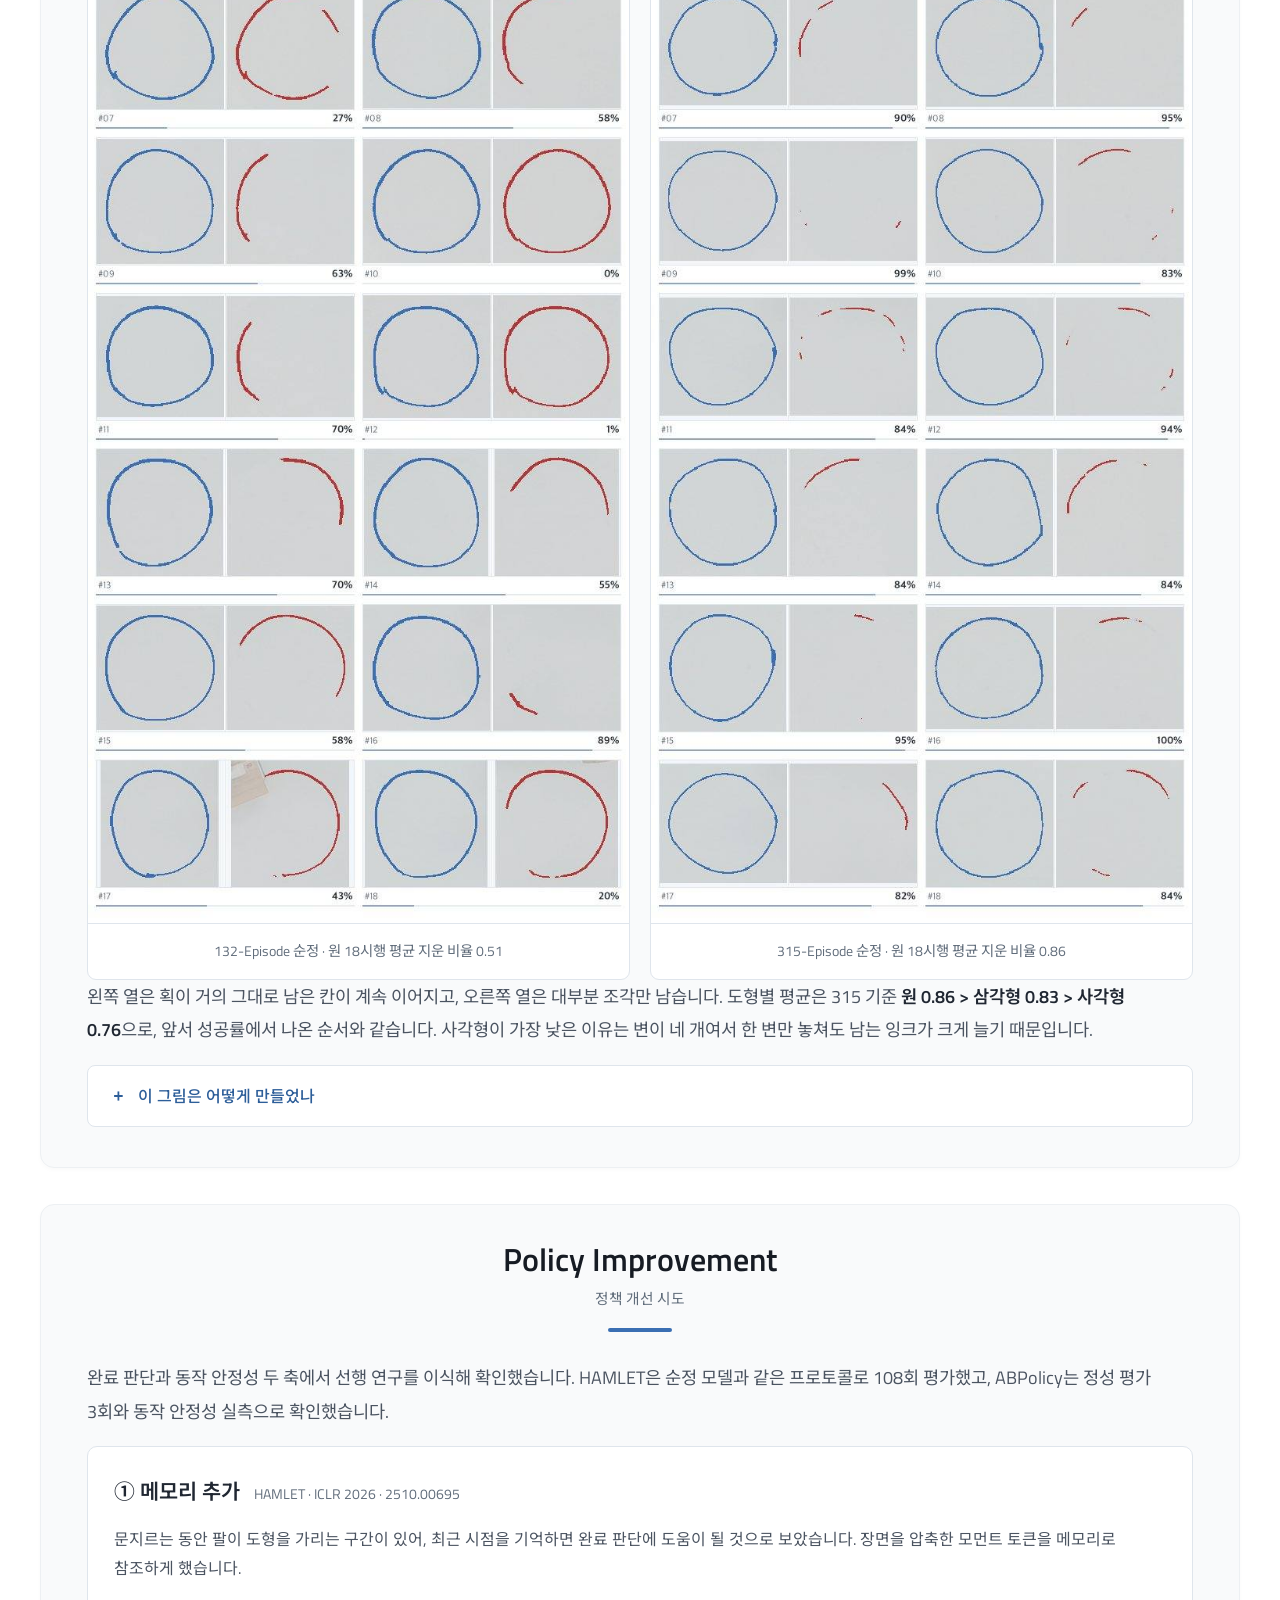
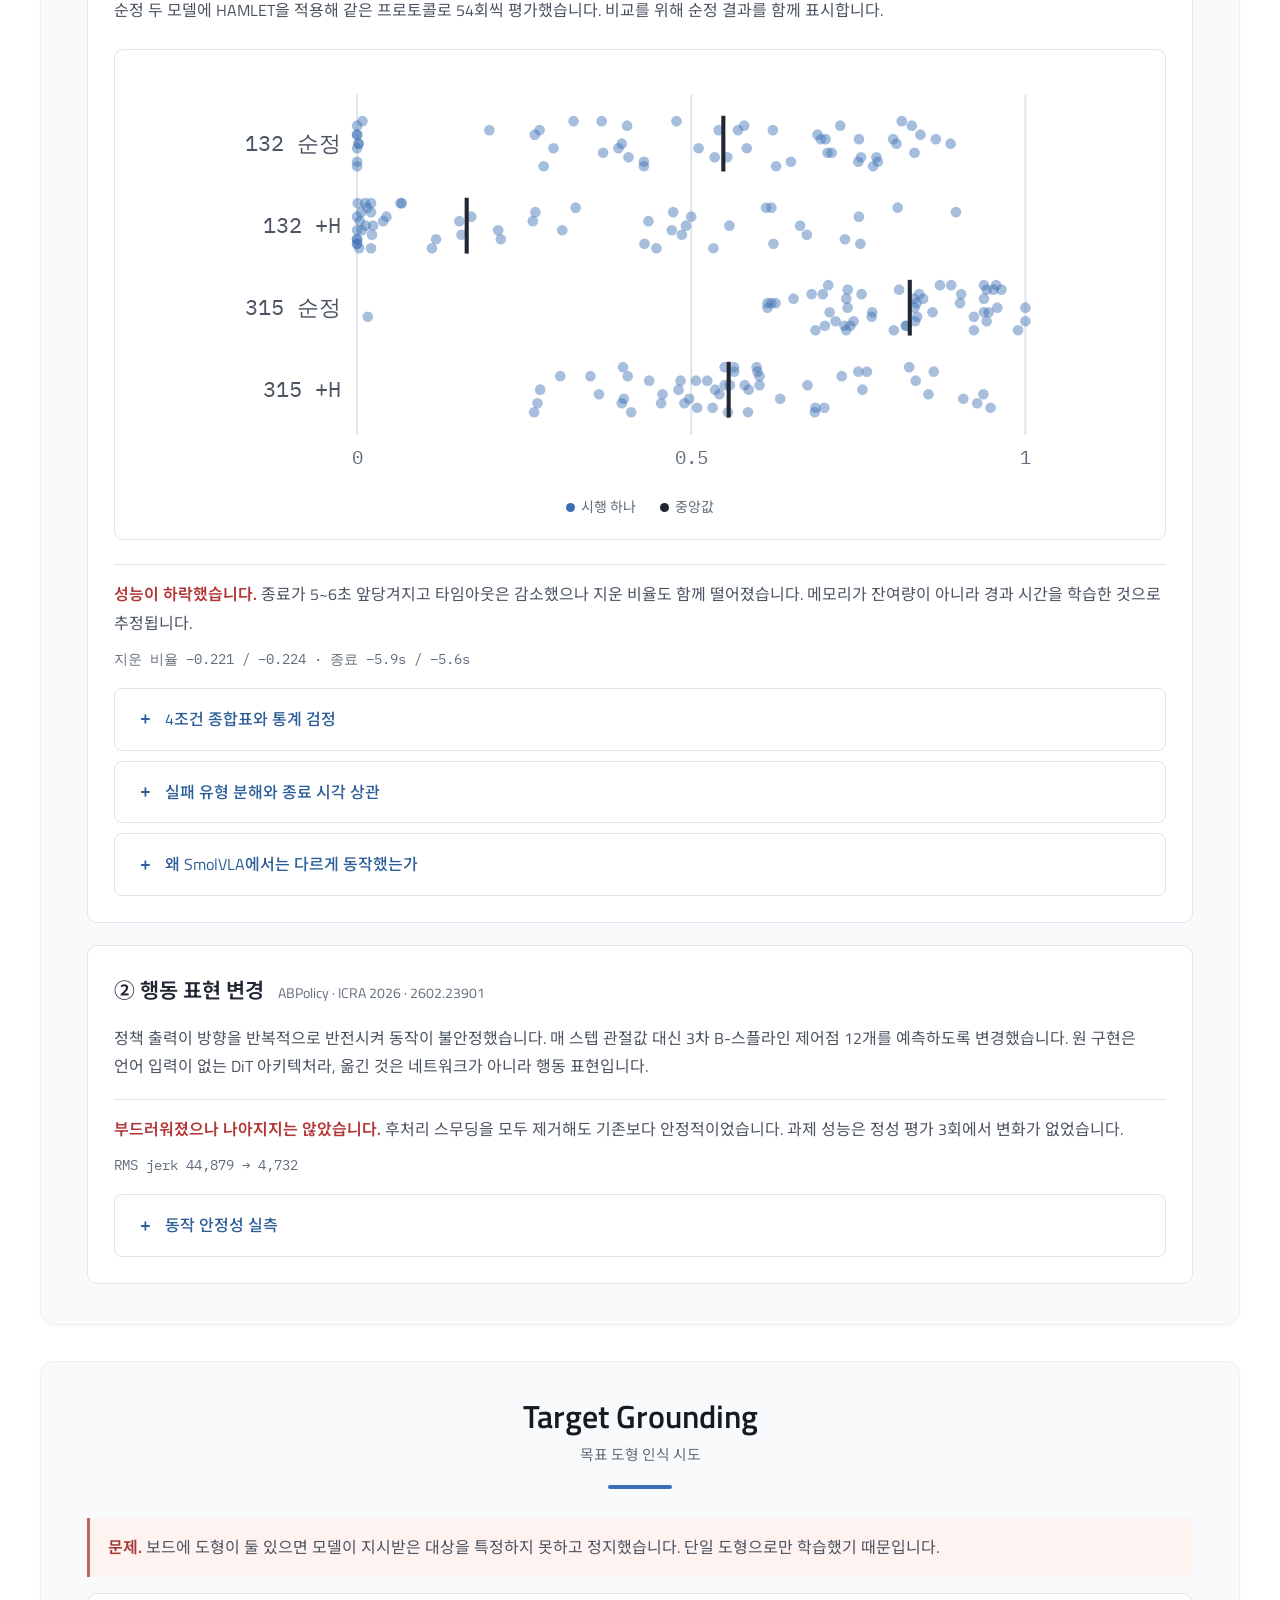
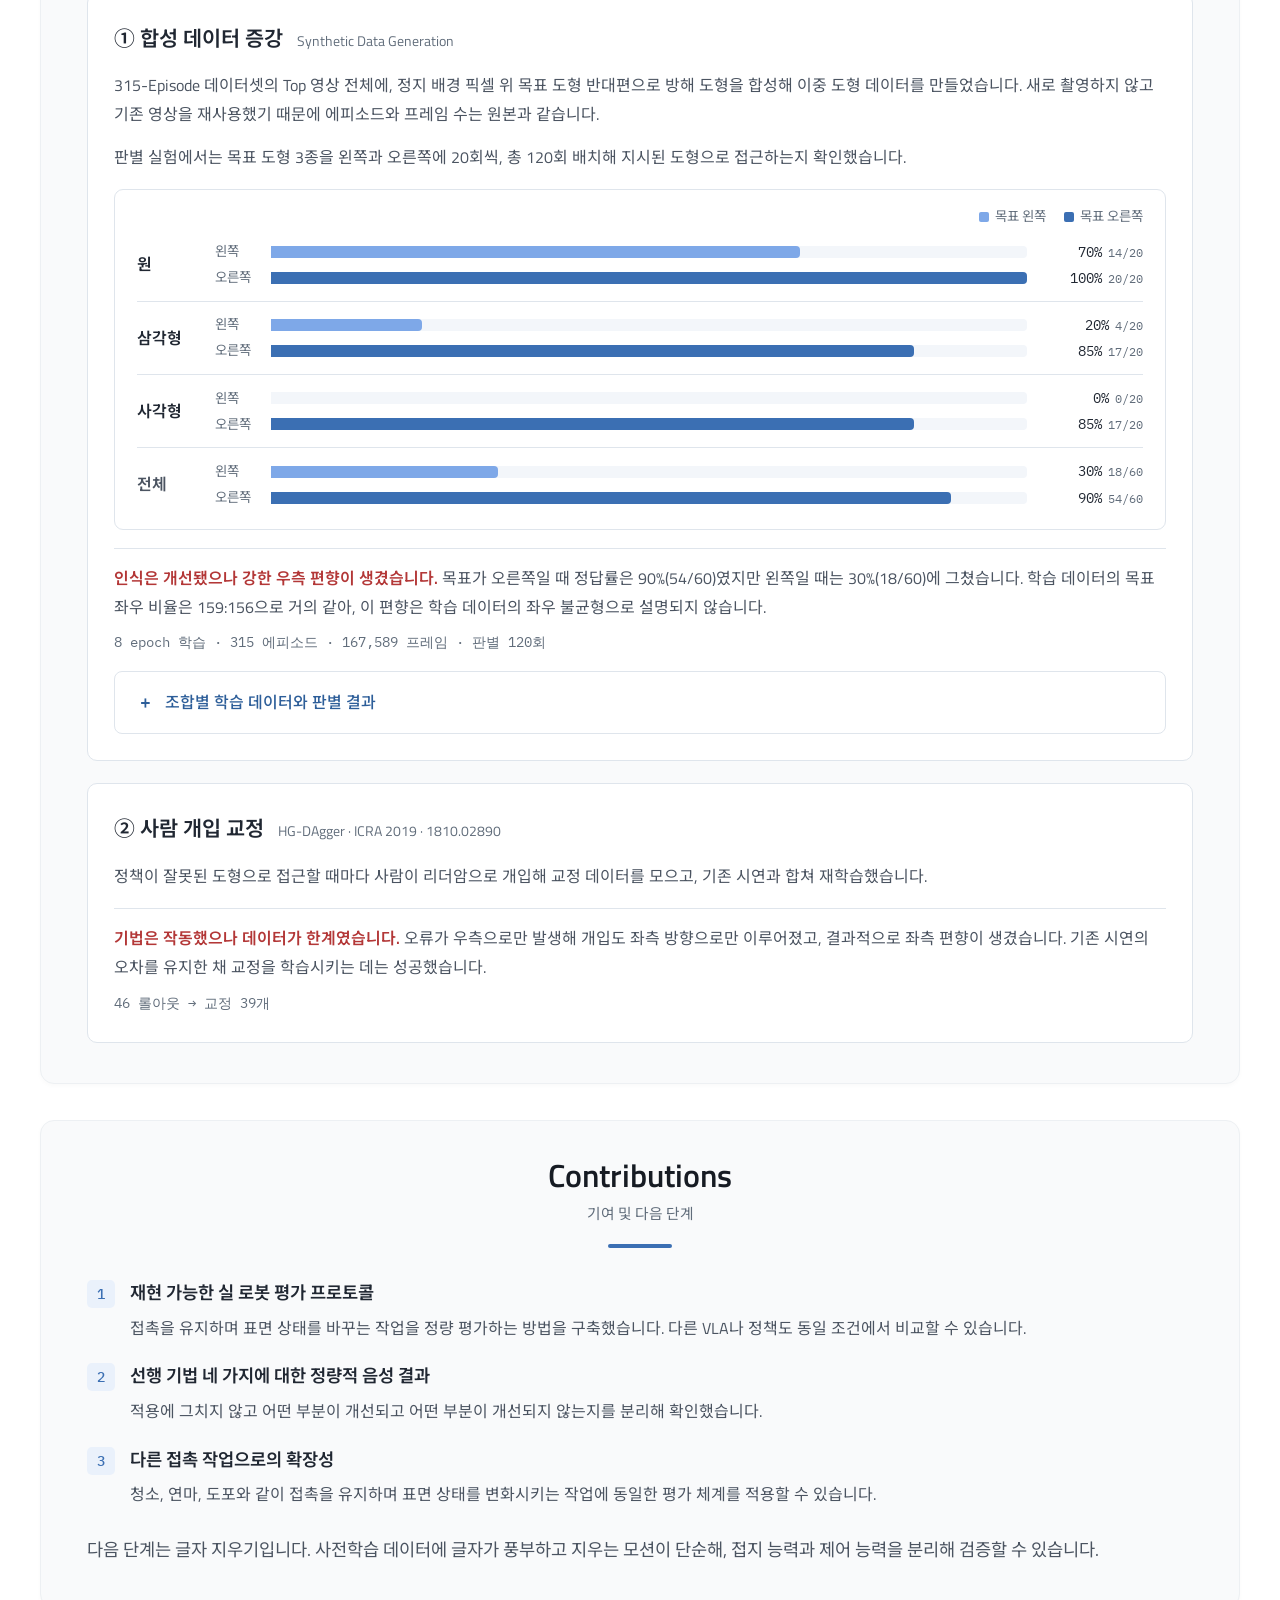
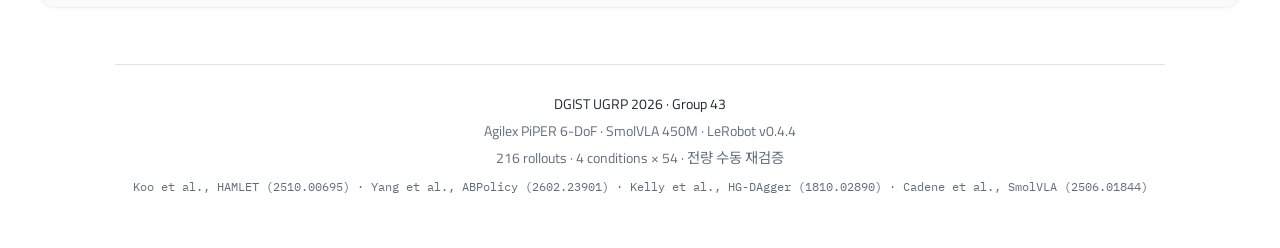
==== commit 64af6f86: "제목을 컴퓨터에서 한 줄로 제목 가운데 강제로 넣어 두었던 줄바꿈을 뺐다. 800px 이상에서 한 줄로 들어가고 (1920 기준 제목 1011px, 자리 1200px), 그 아래에" ====
--- a/index.html
+++ b/index.html
@@ -15,7 +15,7 @@
 <body>
 <a class="skip-link" href="#abstract">본문으로 건너뛰기</a>
 <main class="page"><header class="project-header">
-  <h1>Evaluating and Improving VLA<br class="desktop-break"> on a Shape-Erasing Task</h1>
+  <h1>Evaluating and Improving VLA on a Shape-Erasing Task</h1>
   <p class="project-subtitle">도형 지우기 과제에서의 VLA 성능 평가와 향상 시도</p>
   <p class="venue">DGIST UGRP 2026 <span>· Group 43 · Poster 10</span></p>
   <div class="authors" aria-label="연구진"><span>백재민</span><span>조성일</span><span>강경묵</span><span>곽민준</span><span>이동규</span></div>
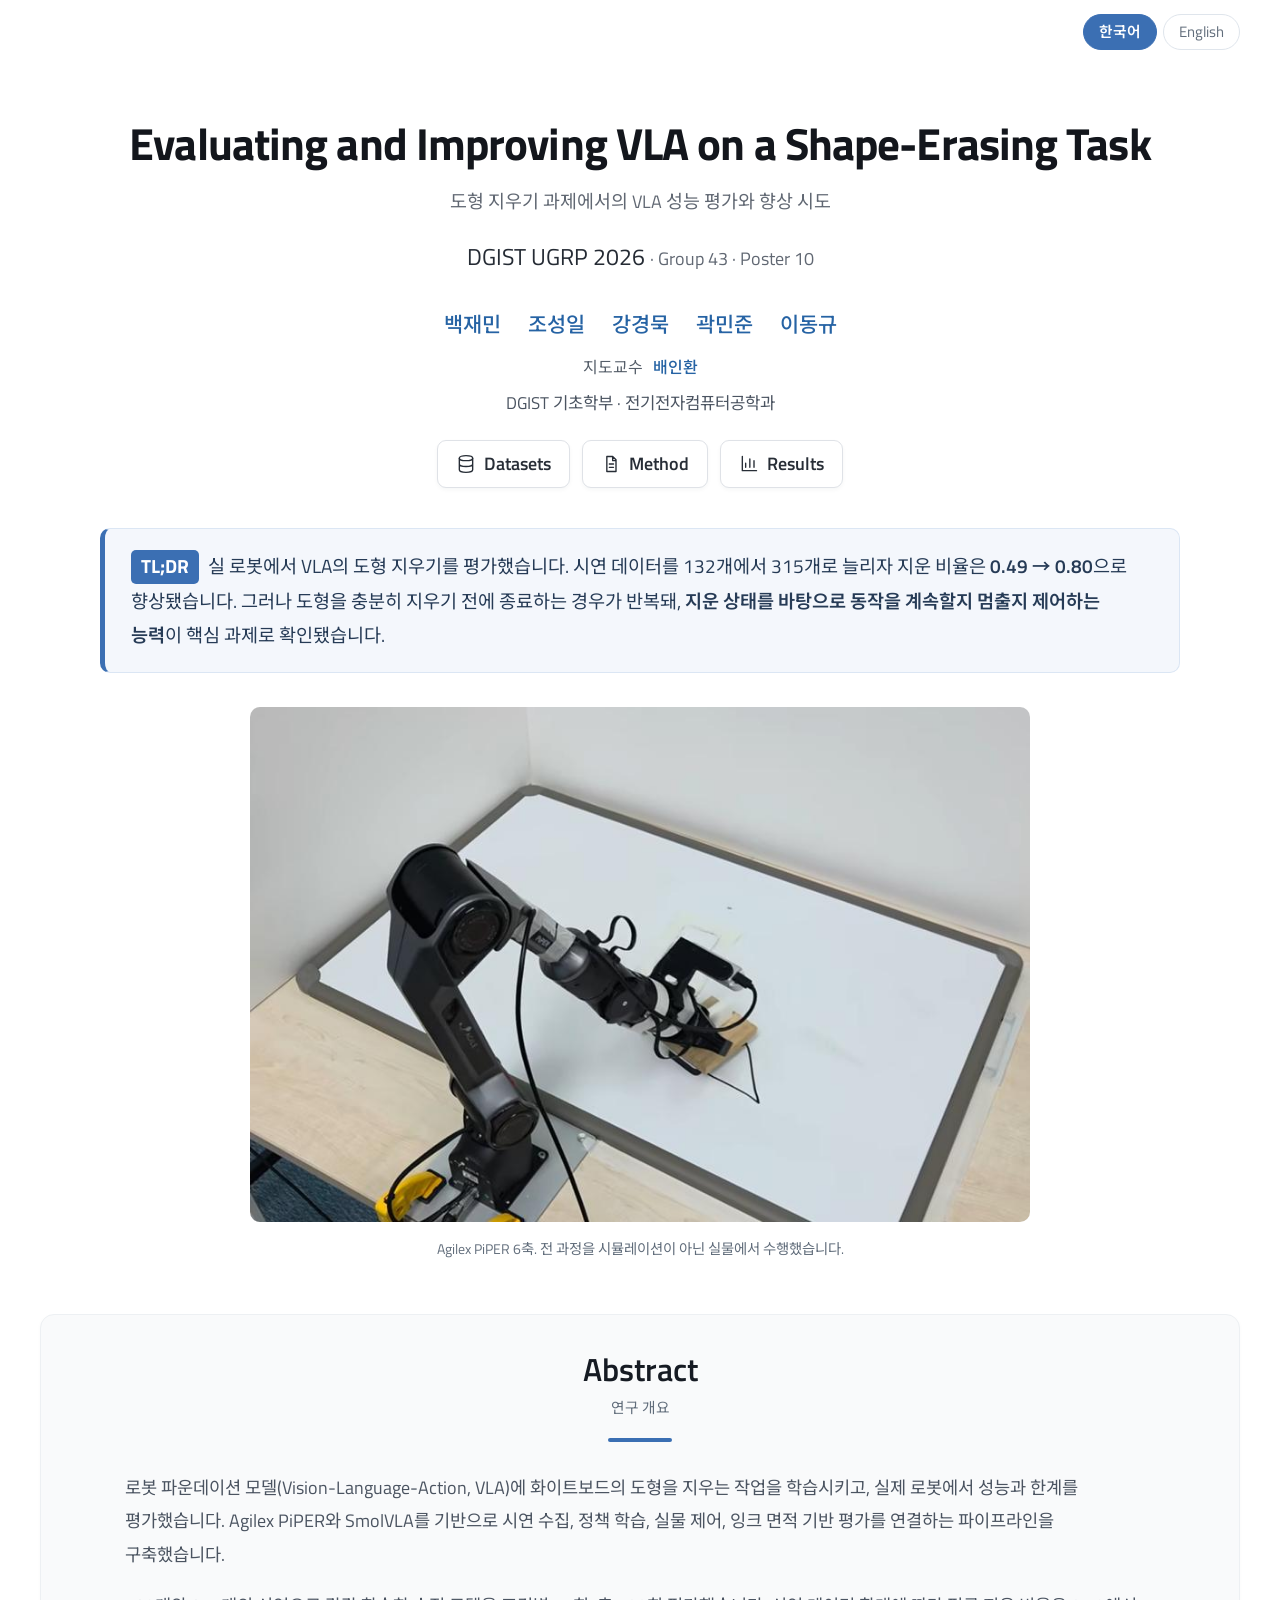
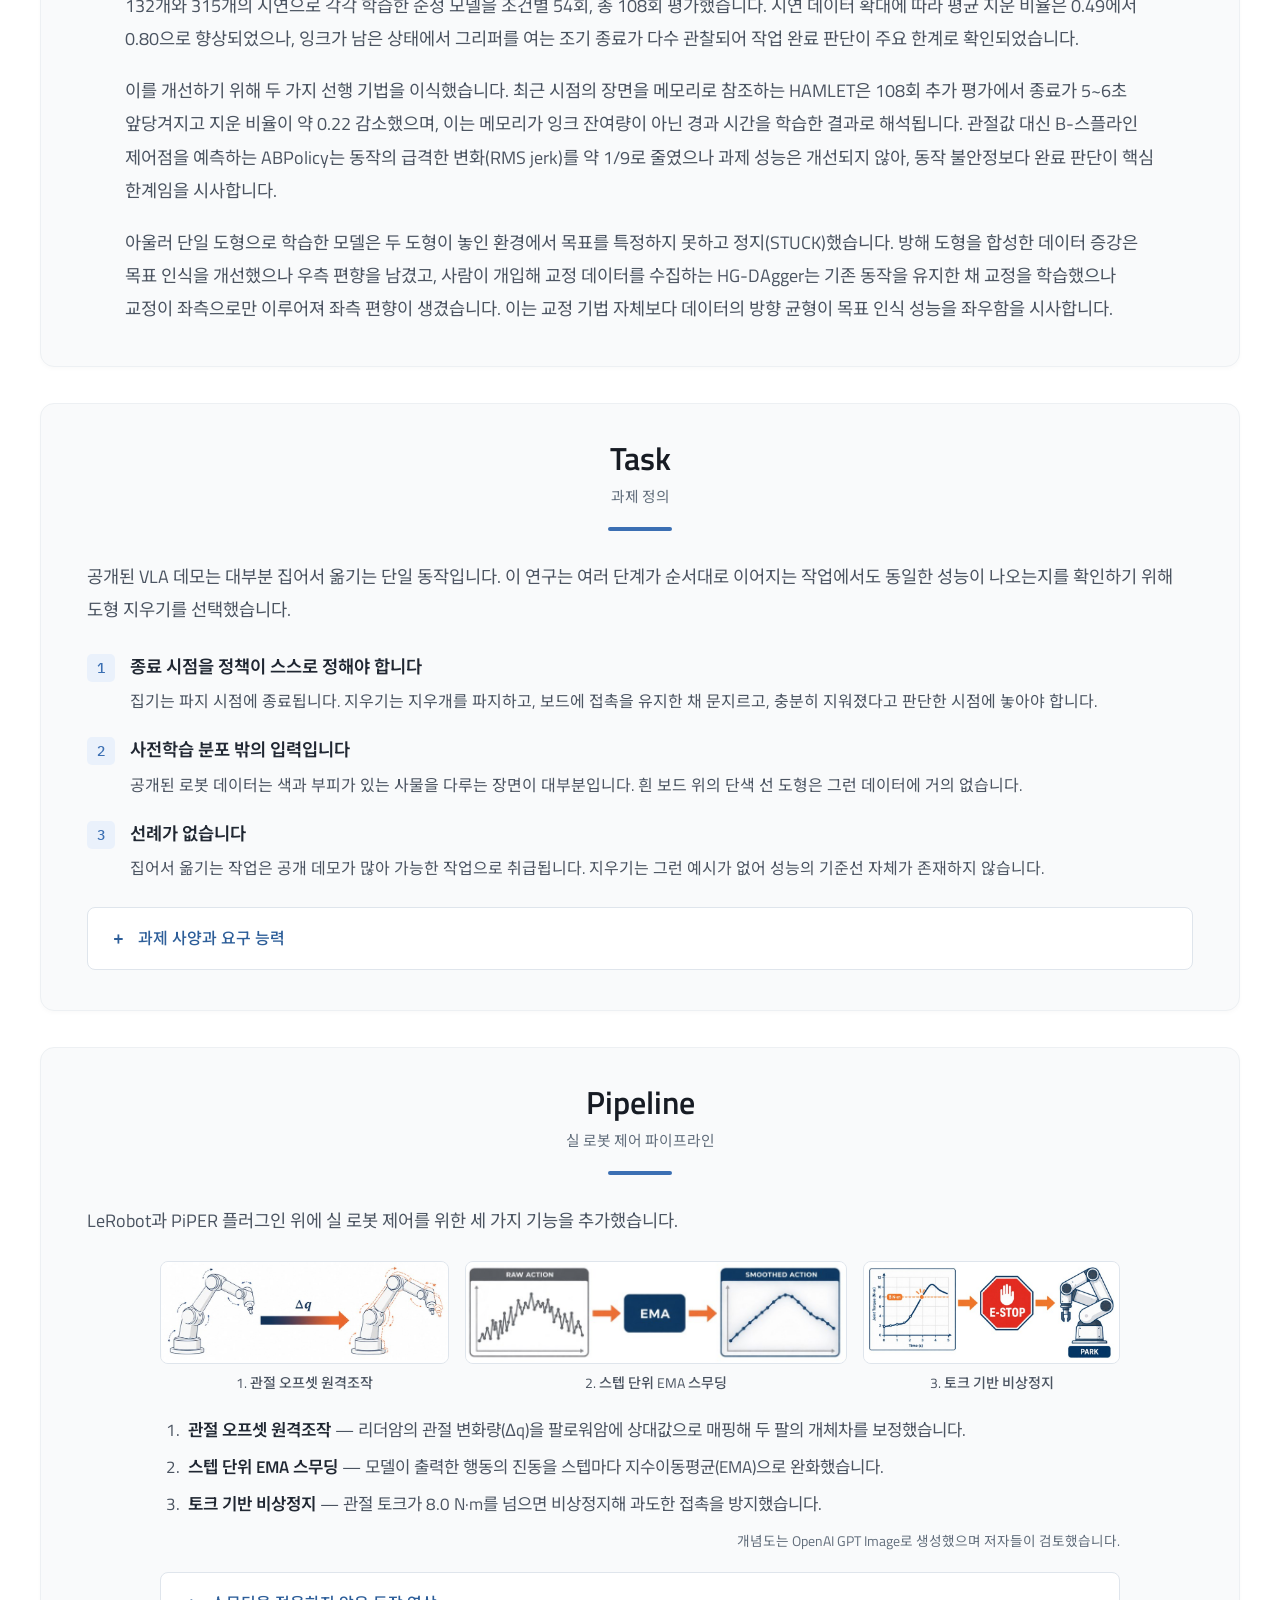
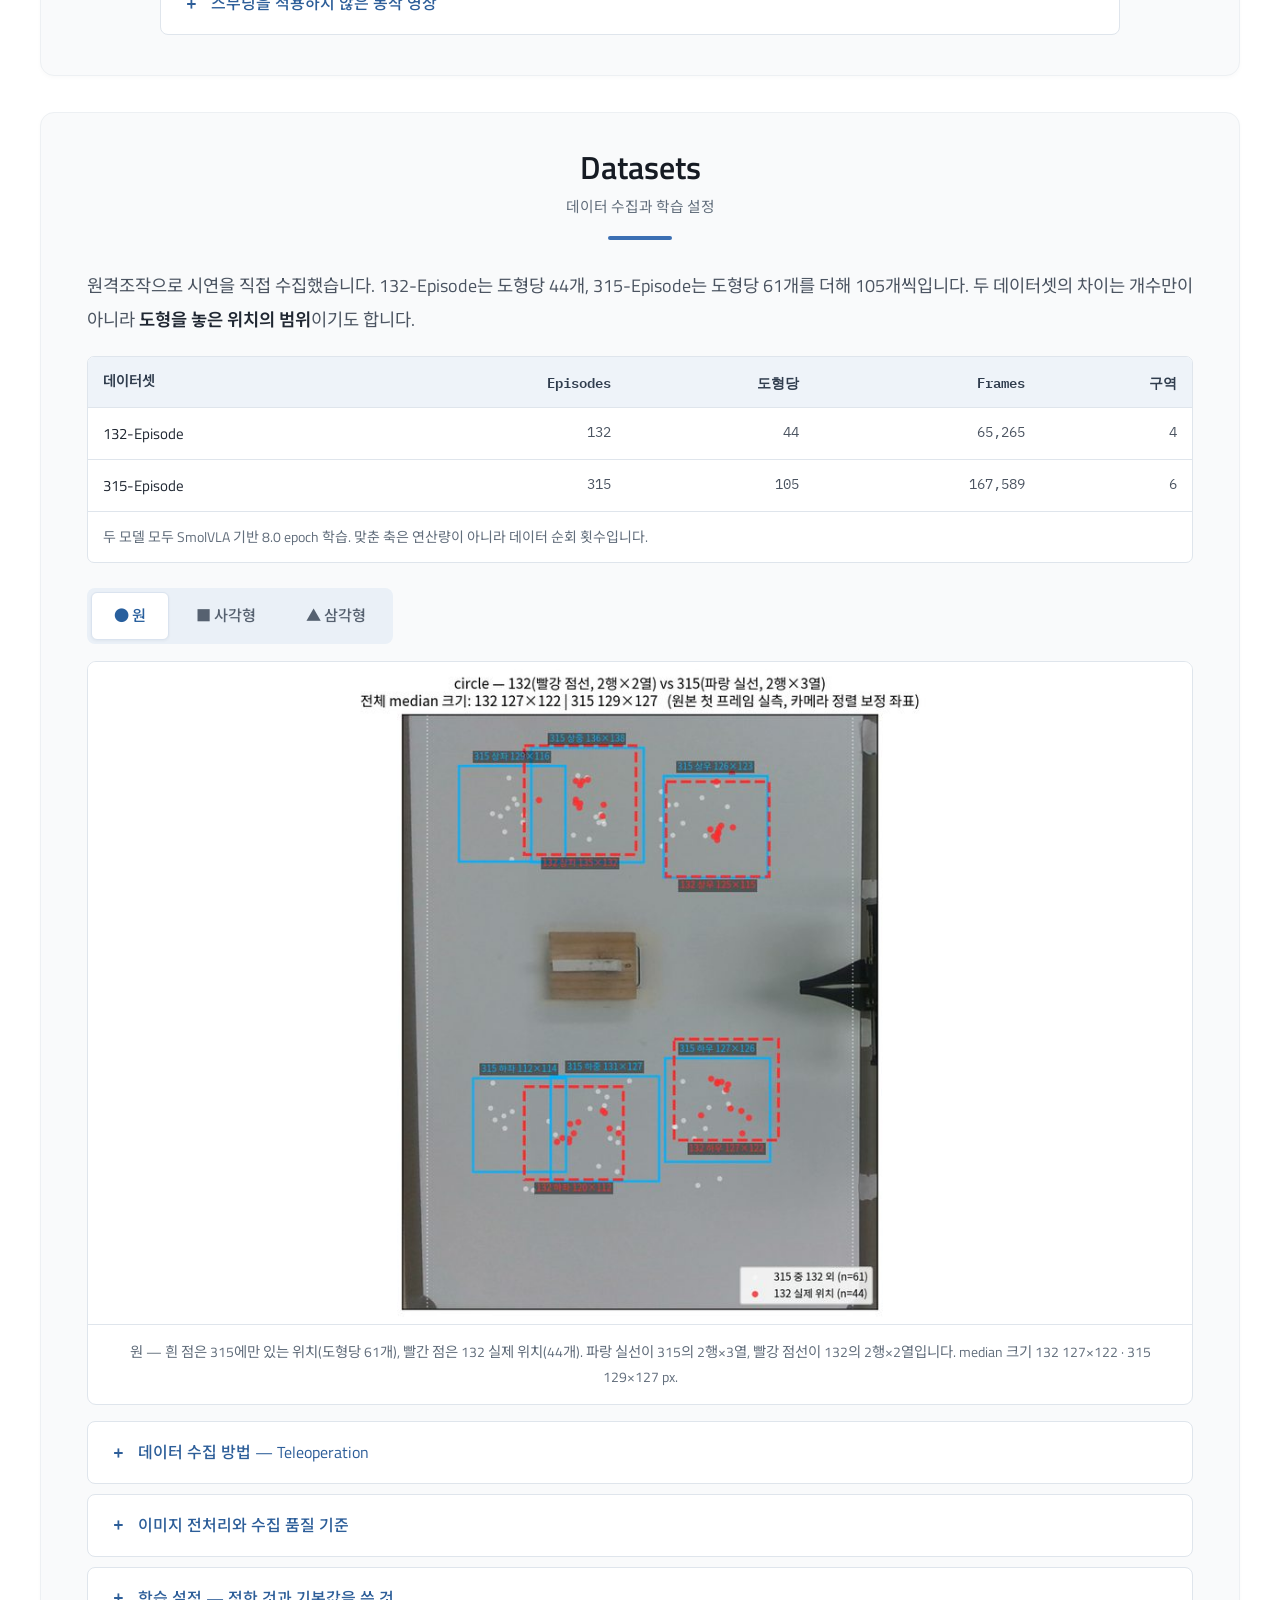
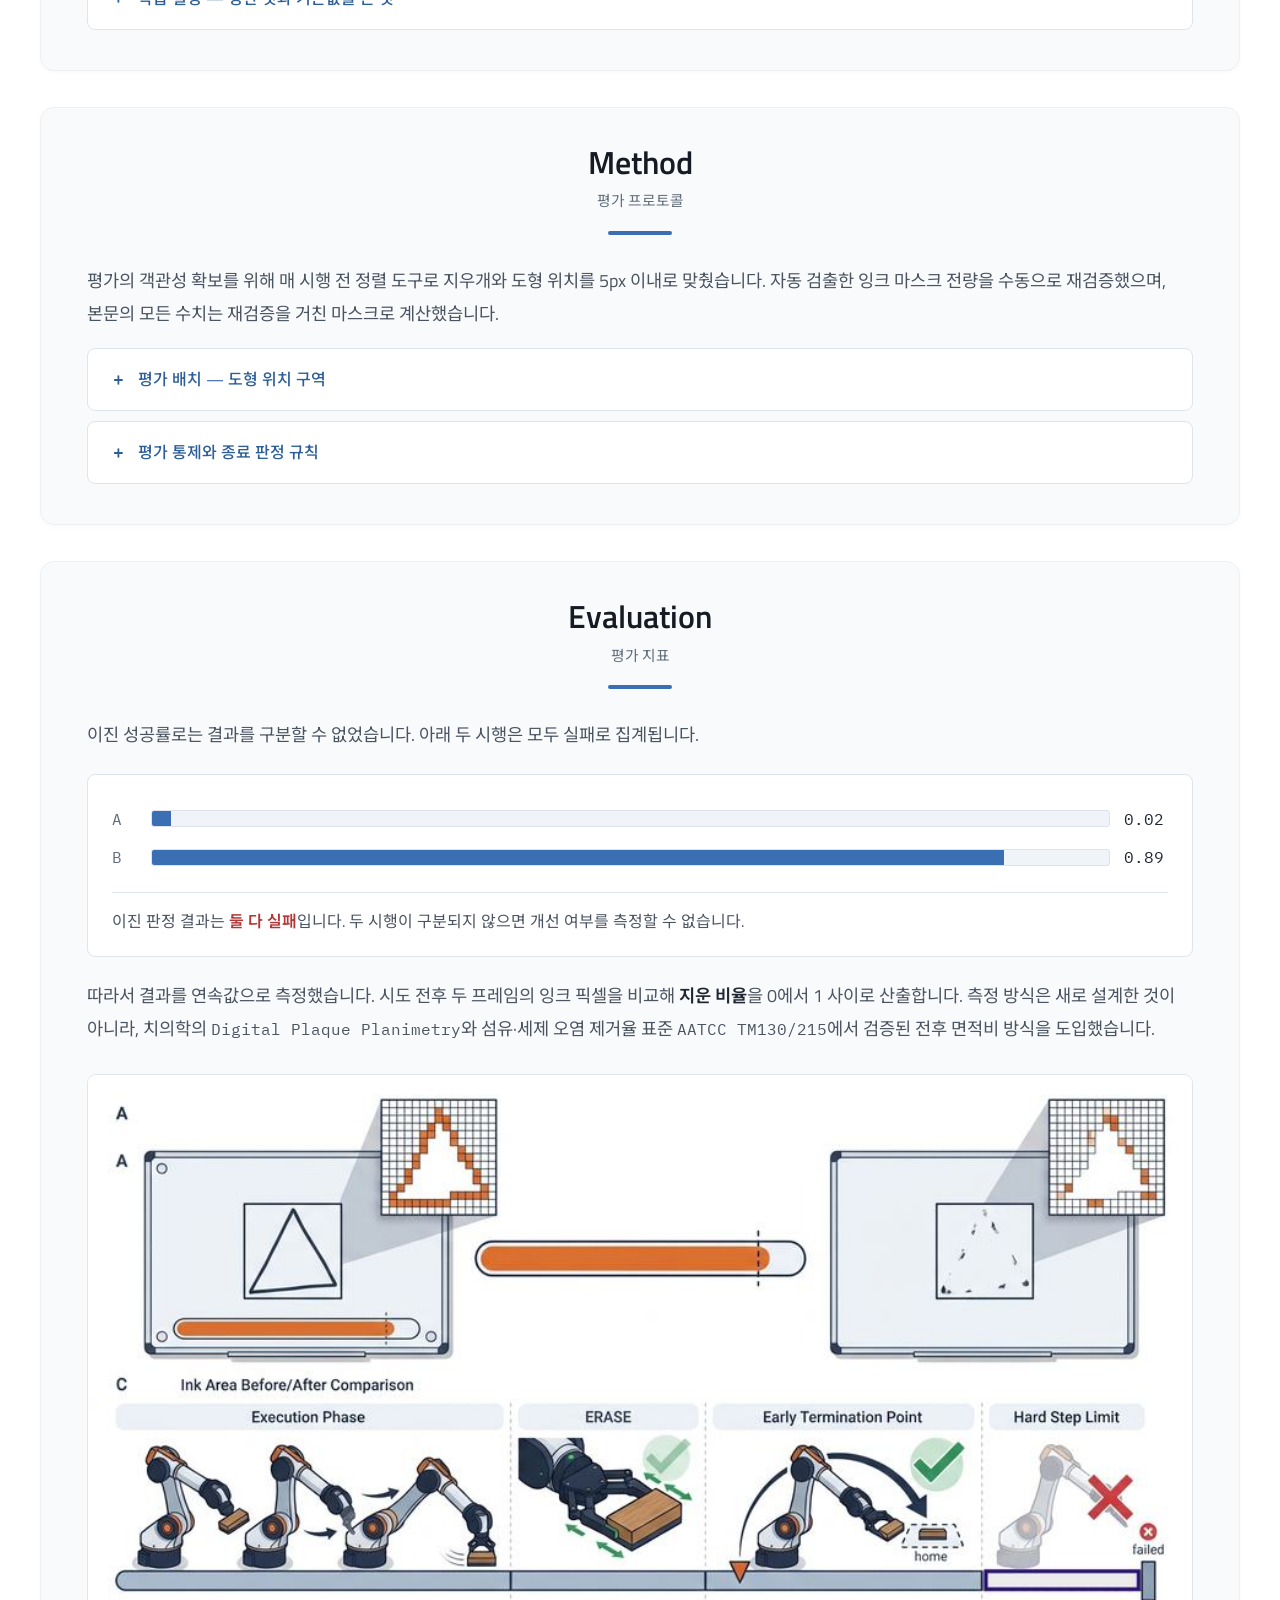
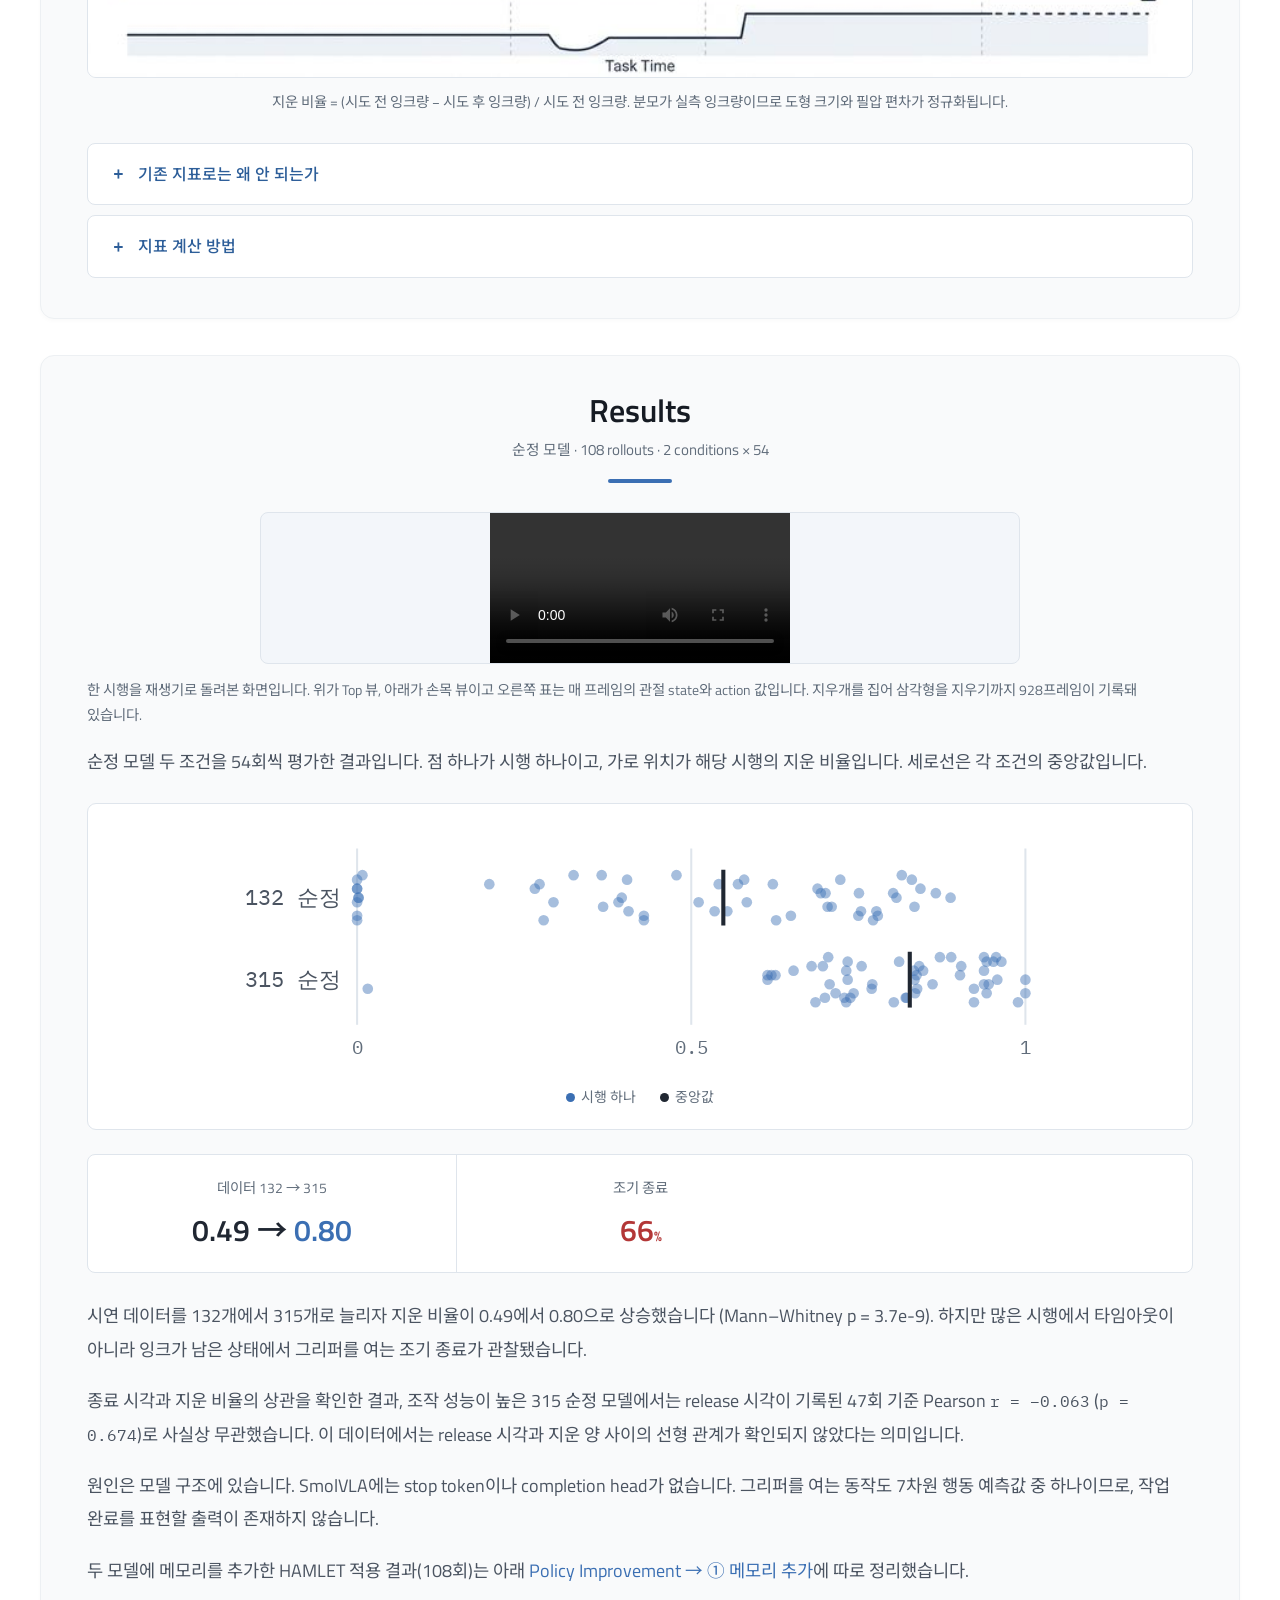
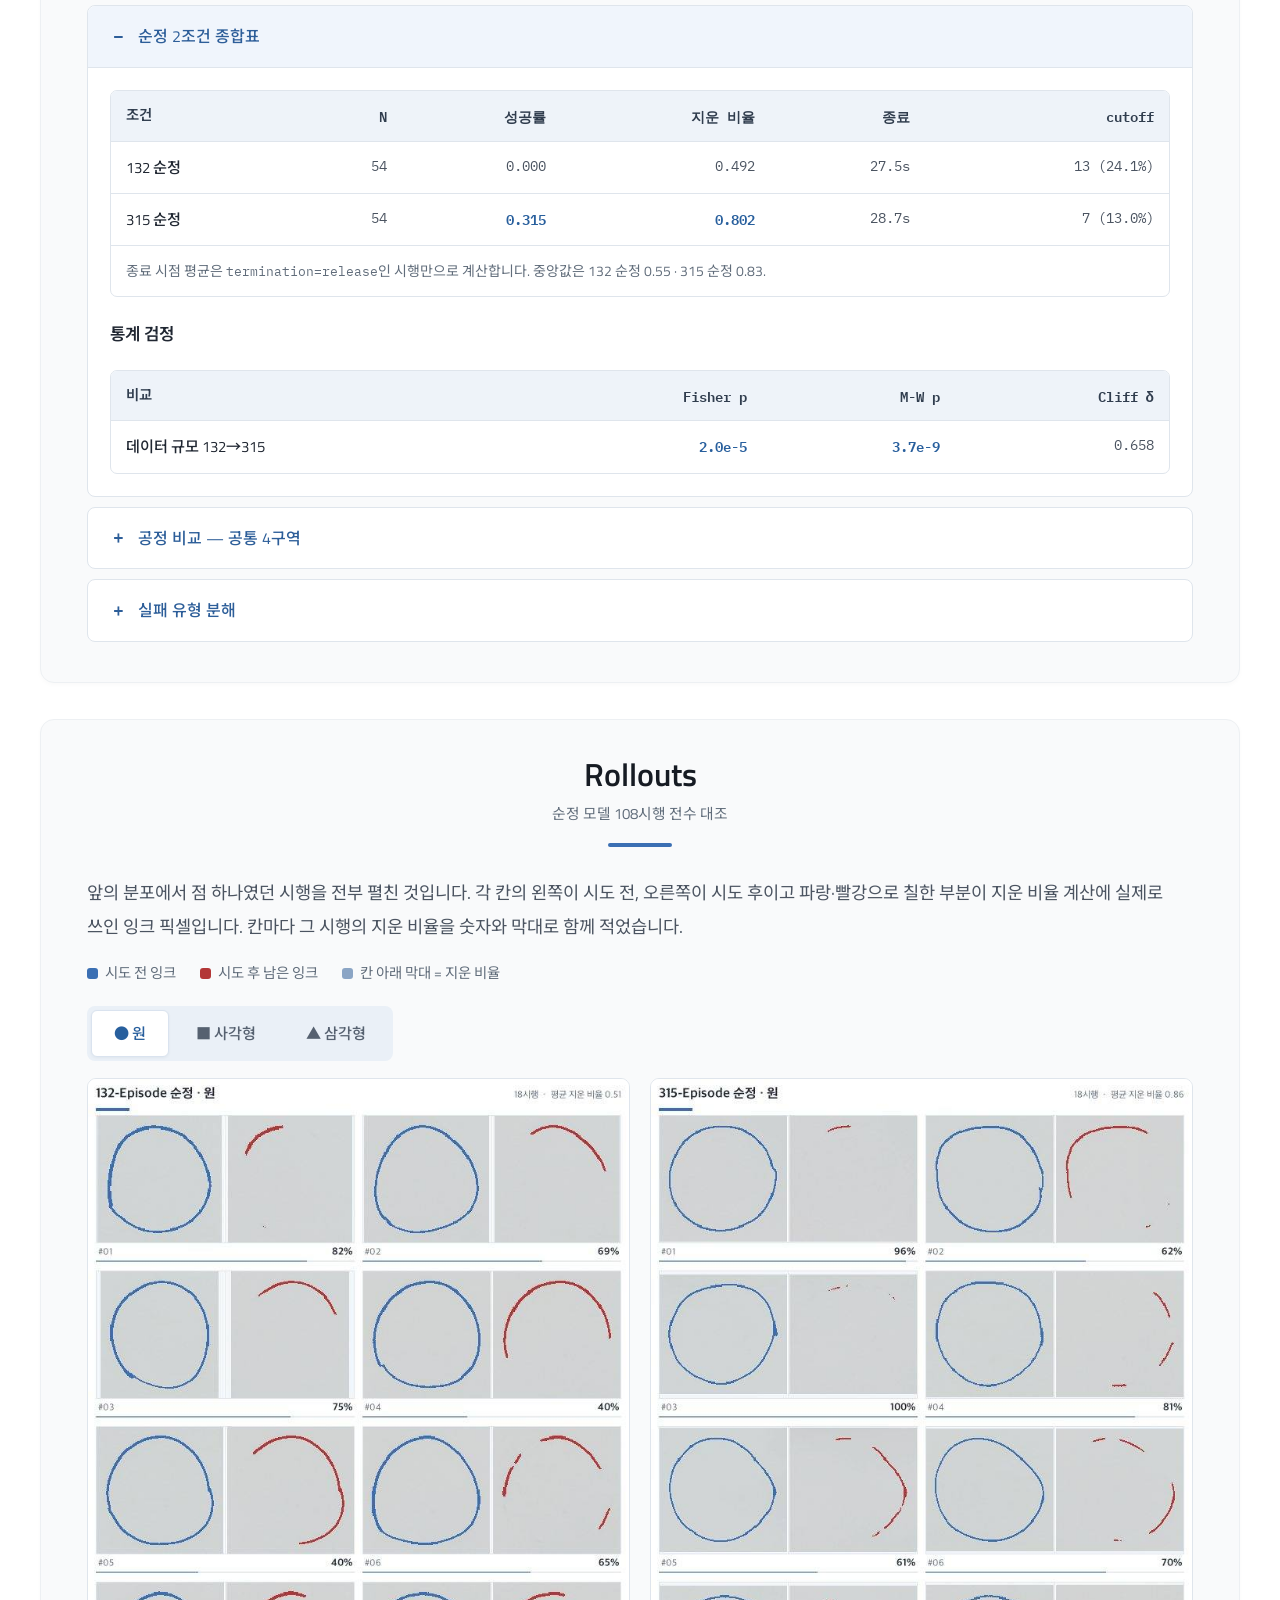
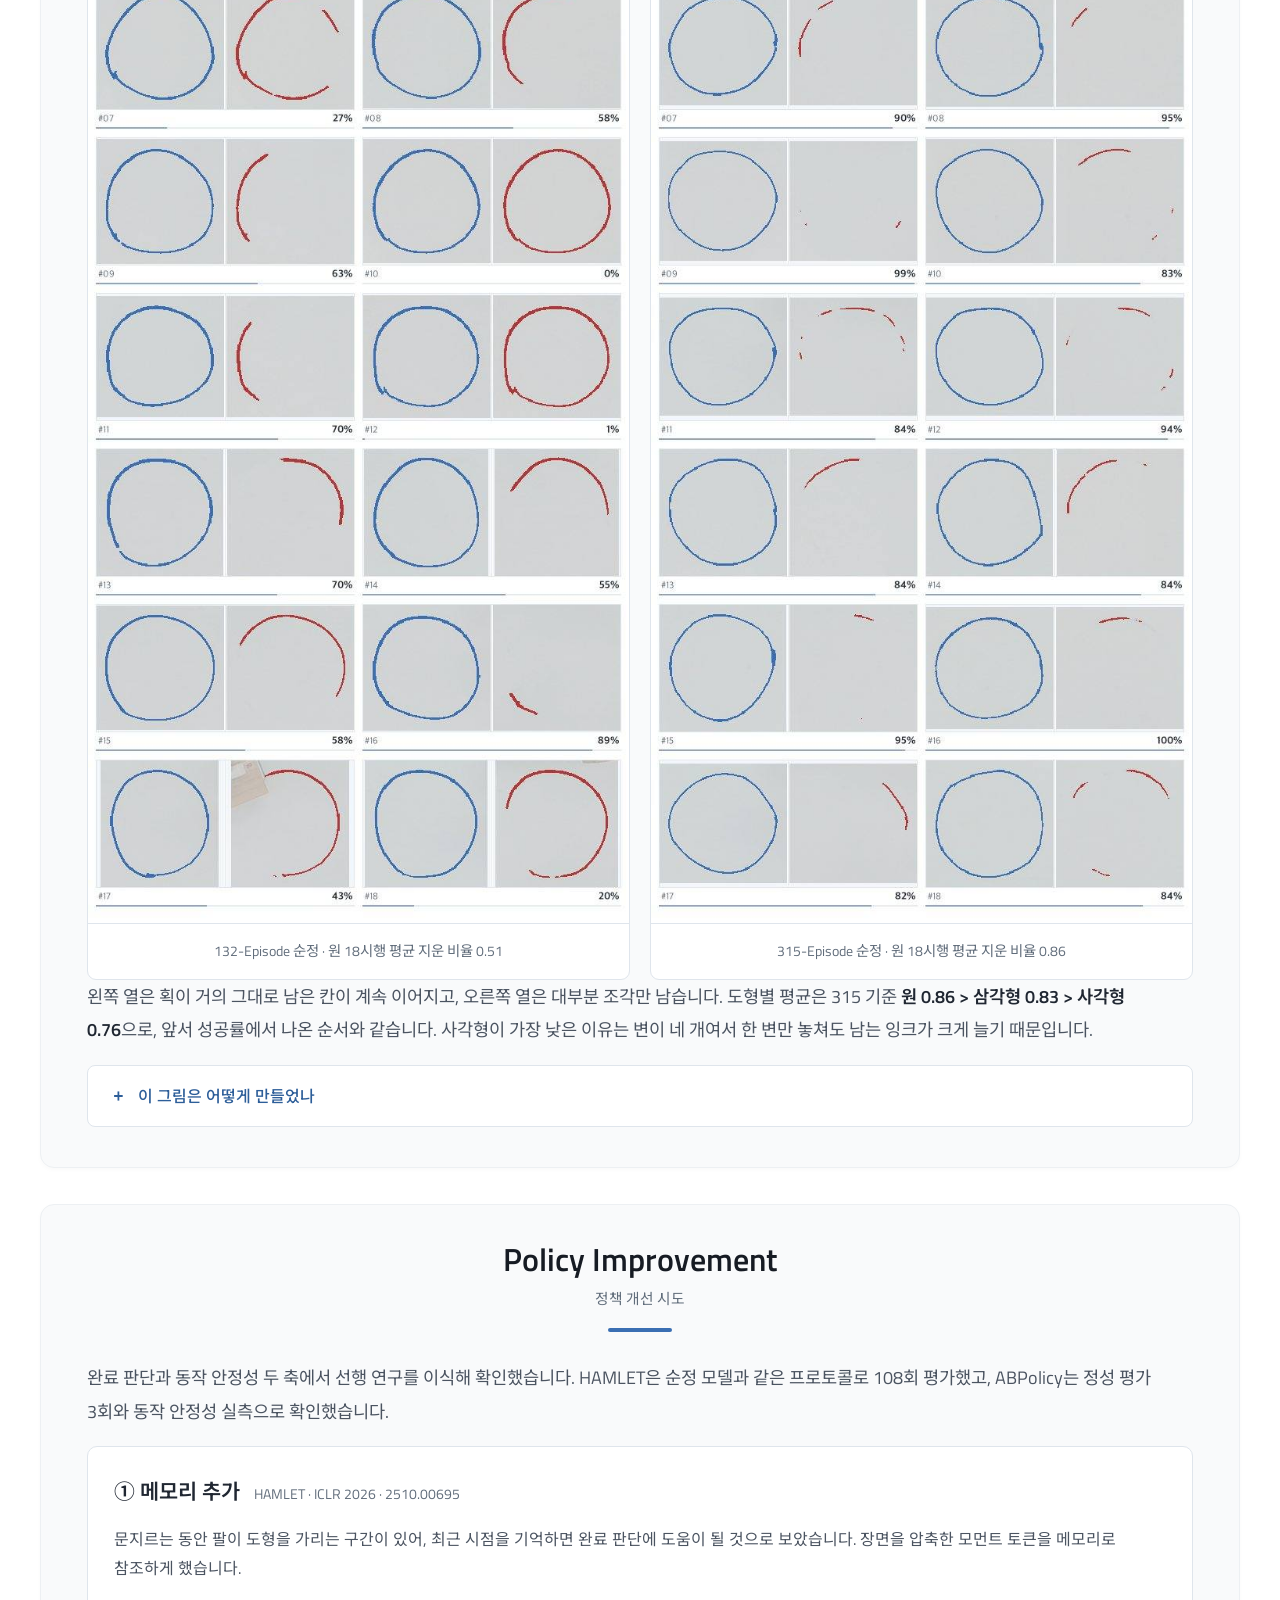
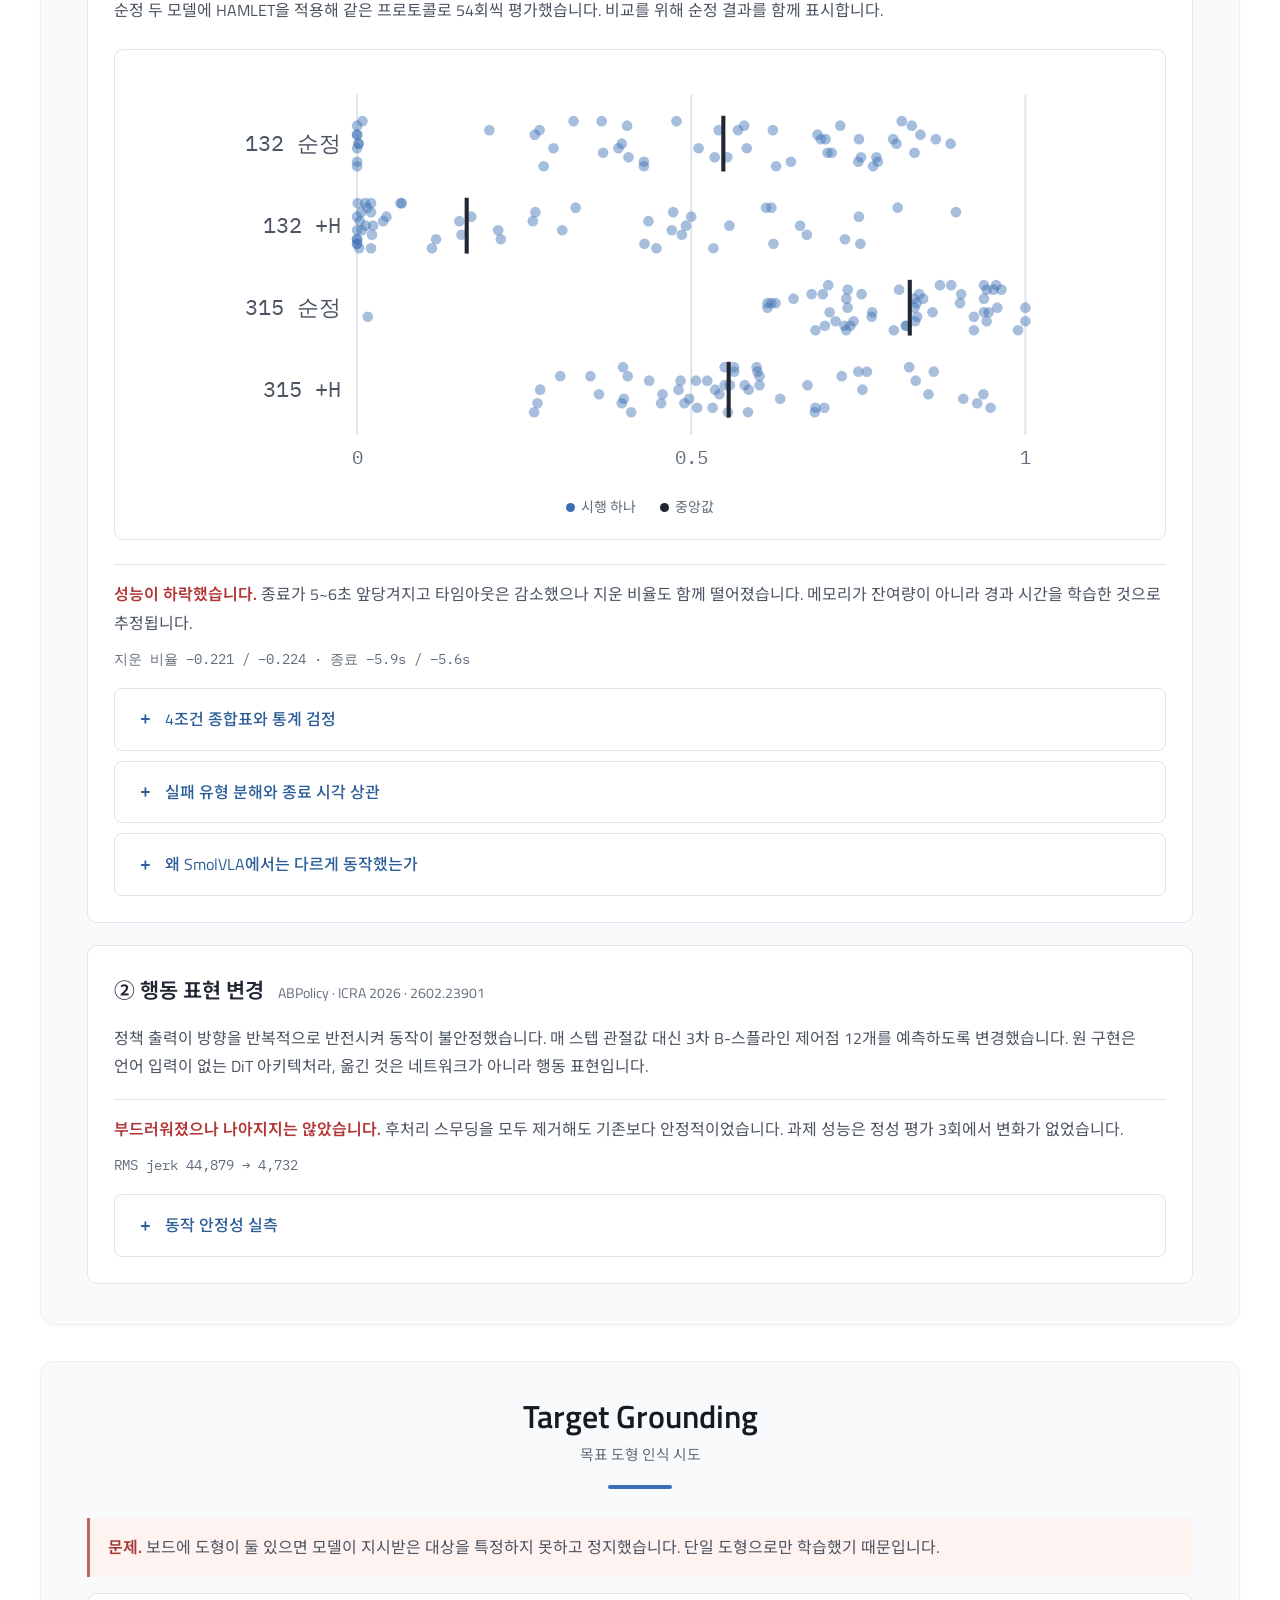
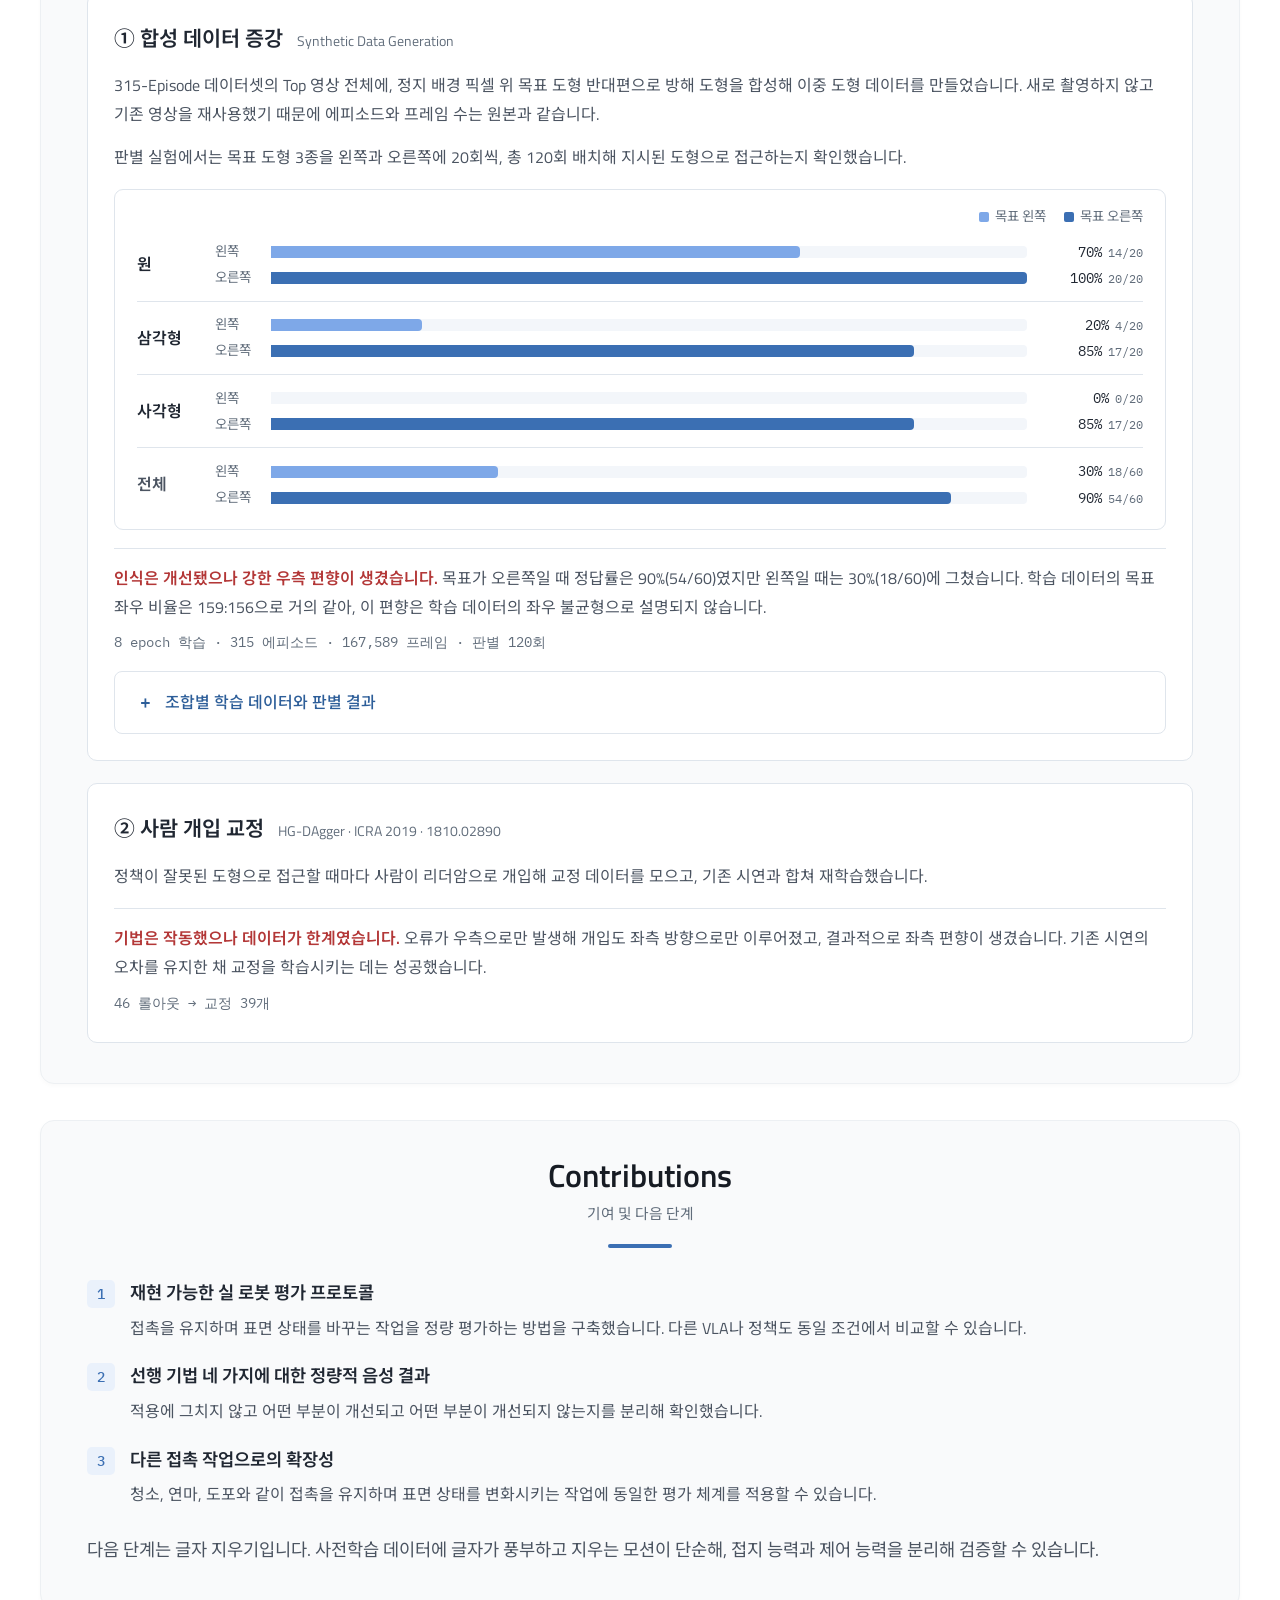
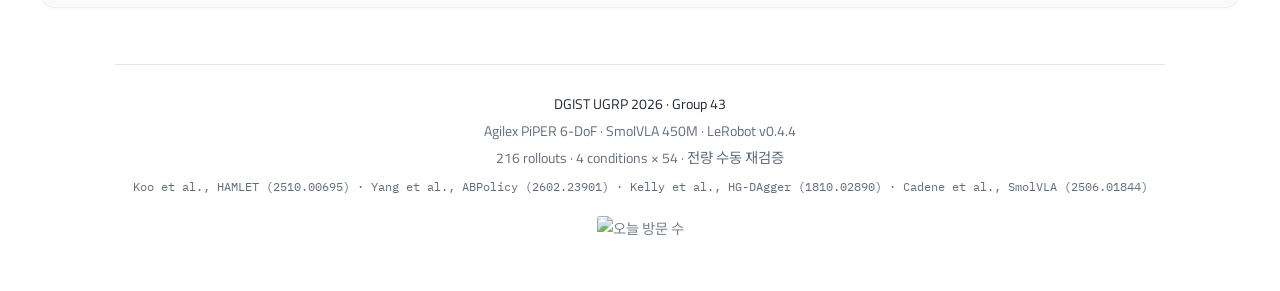
==== commit 6cdd7933: "푸터에 오늘 방문 수 표시 GitHub Pages 는 정적이라 자체 집계를 못 한다. hits.sh 배지를 쓴다 — 가입이 필요 없고 키에 conference 를 따로 두어 0 부" ====
--- a/index.html
+++ b/index.html
@@ -705,6 +705,7 @@
   216 rollouts · 4 conditions × 54 · 전량 수동 재검증<br>
   <span class="mono" style="font-size:11.5px">Koo et al., HAMLET (2510.00695) · Yang et al., ABPolicy (2602.23901)
   · Kelly et al., HG-DAgger (1810.02890) · Cadene et al., SmolVLA (2506.01844)</span>
+  <div class="hits"><img src="https://hits.sh/ugrp43.github.io/conference.svg?style=flat-square&amp;label=Today&amp;color=3b6fb3&amp;labelColor=eef2f7&amp;view=today" alt="오늘 방문 수" referrerpolicy="no-referrer-when-downgrade"></div>
 </footer></main>
 </body>
 </html>
--- a/style.css
+++ b/style.css
@@ -377,3 +377,7 @@
   .pipe-list { font-size: 1rem; padding-left: 20px; }
   .paper-section > p.pipe-note { text-align: left; }
 }
+
+/* ---------- 방문 수 ---------- */
+.hits { margin-top: 16px; }
+.hits img { display: inline-block; height: 20px; width: auto; border: 0; border-radius: 3px; opacity: .85; }
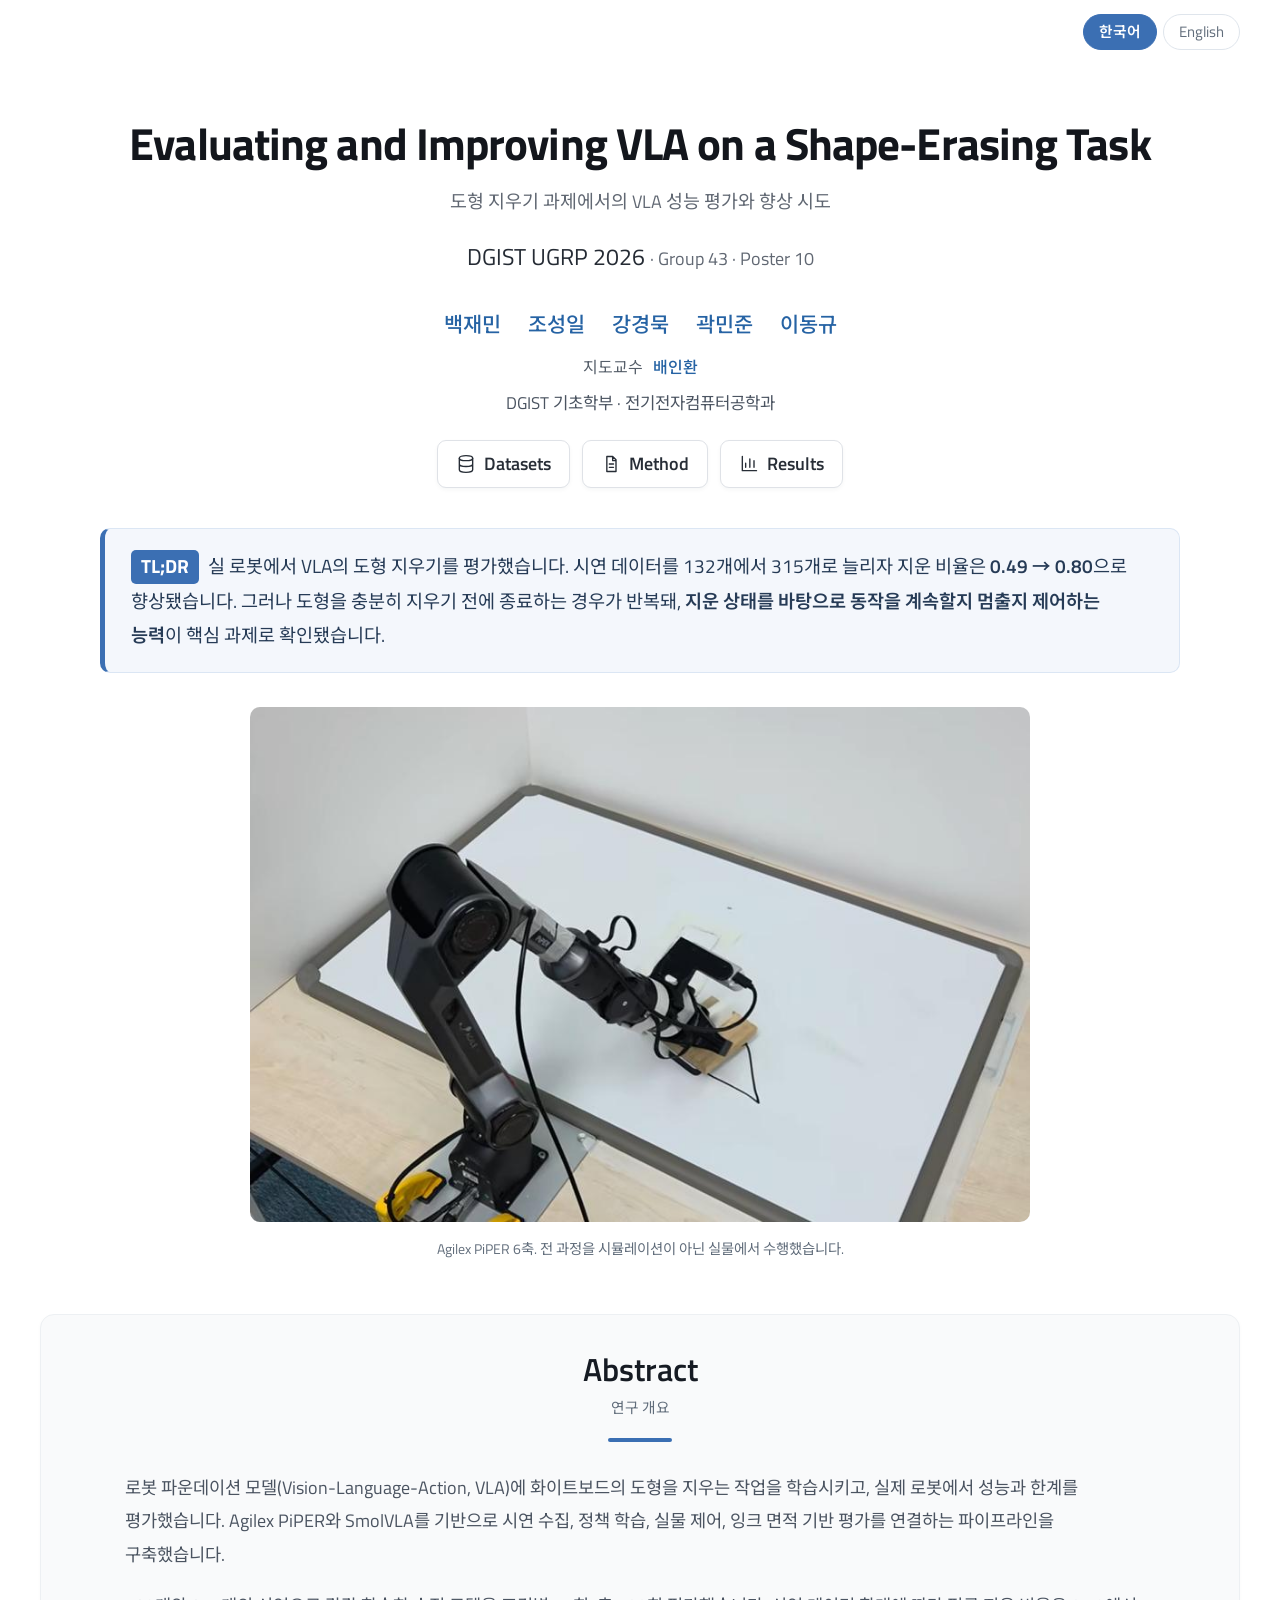
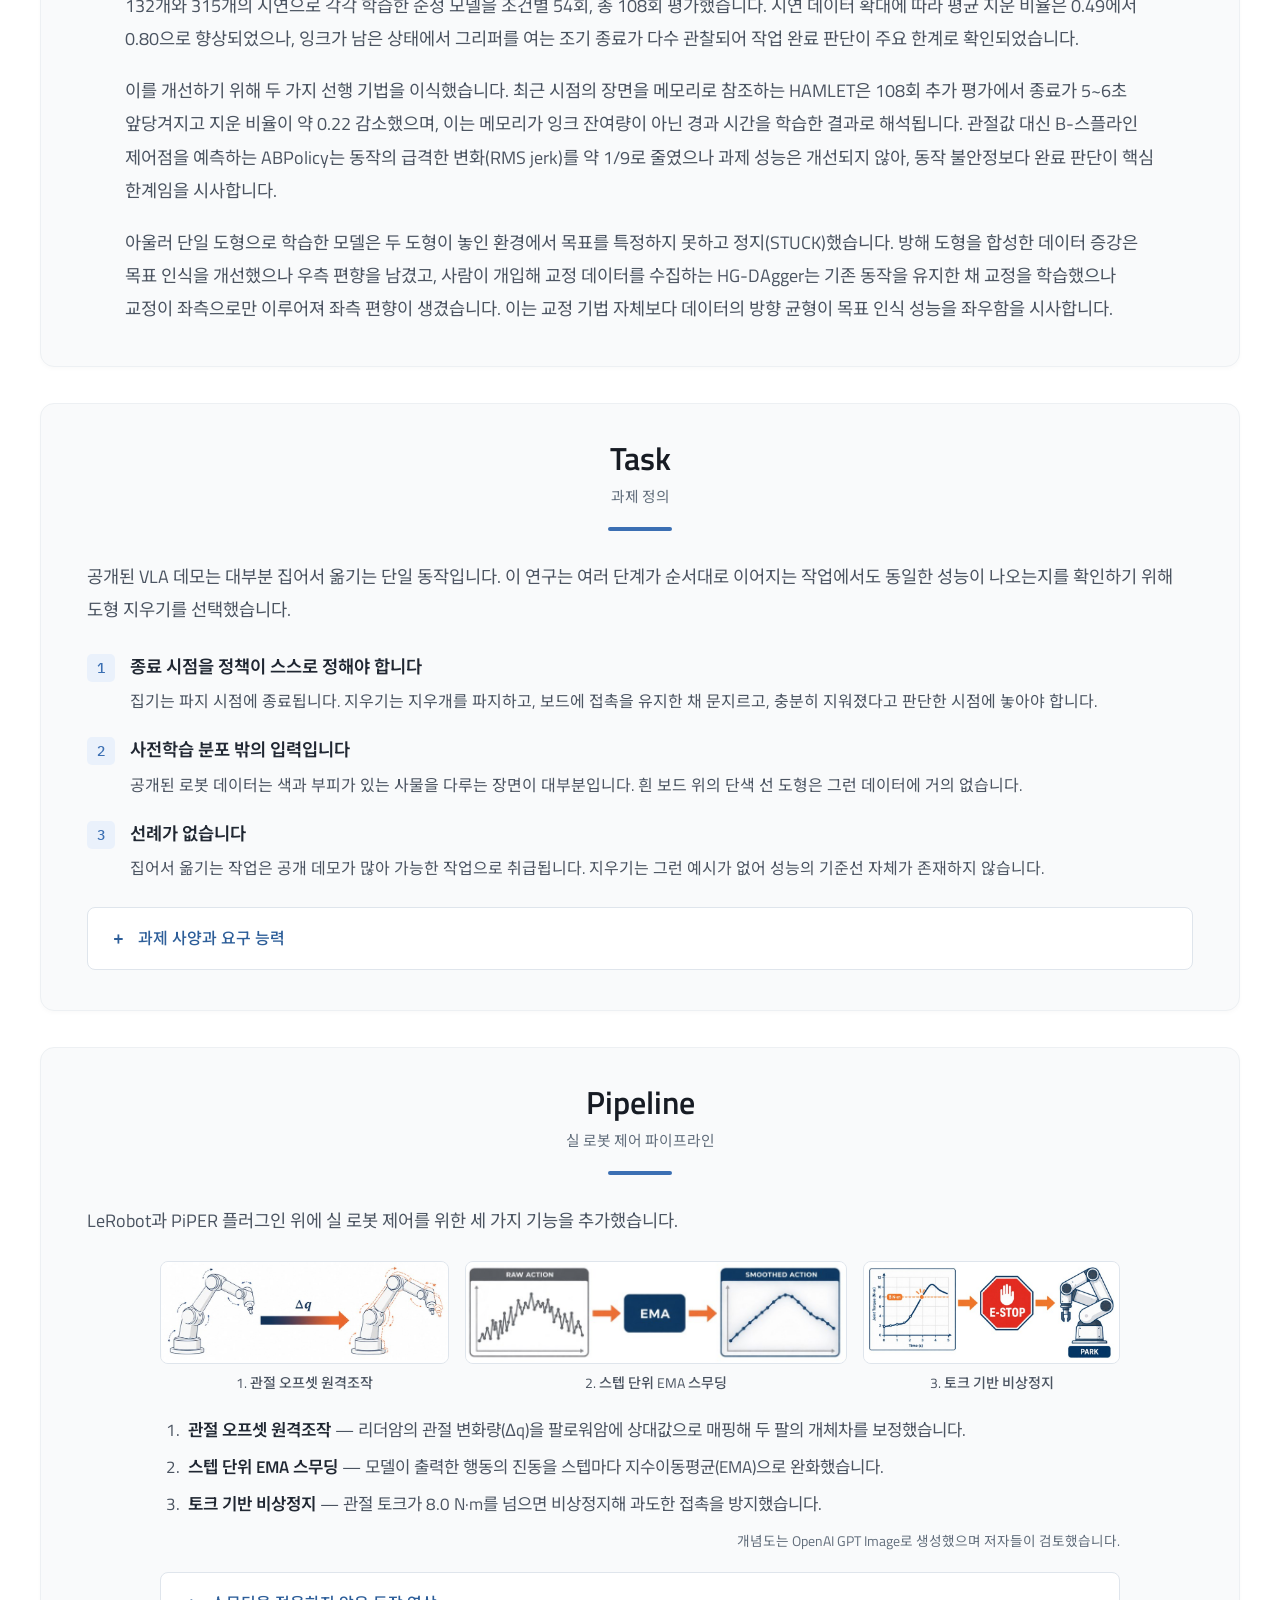
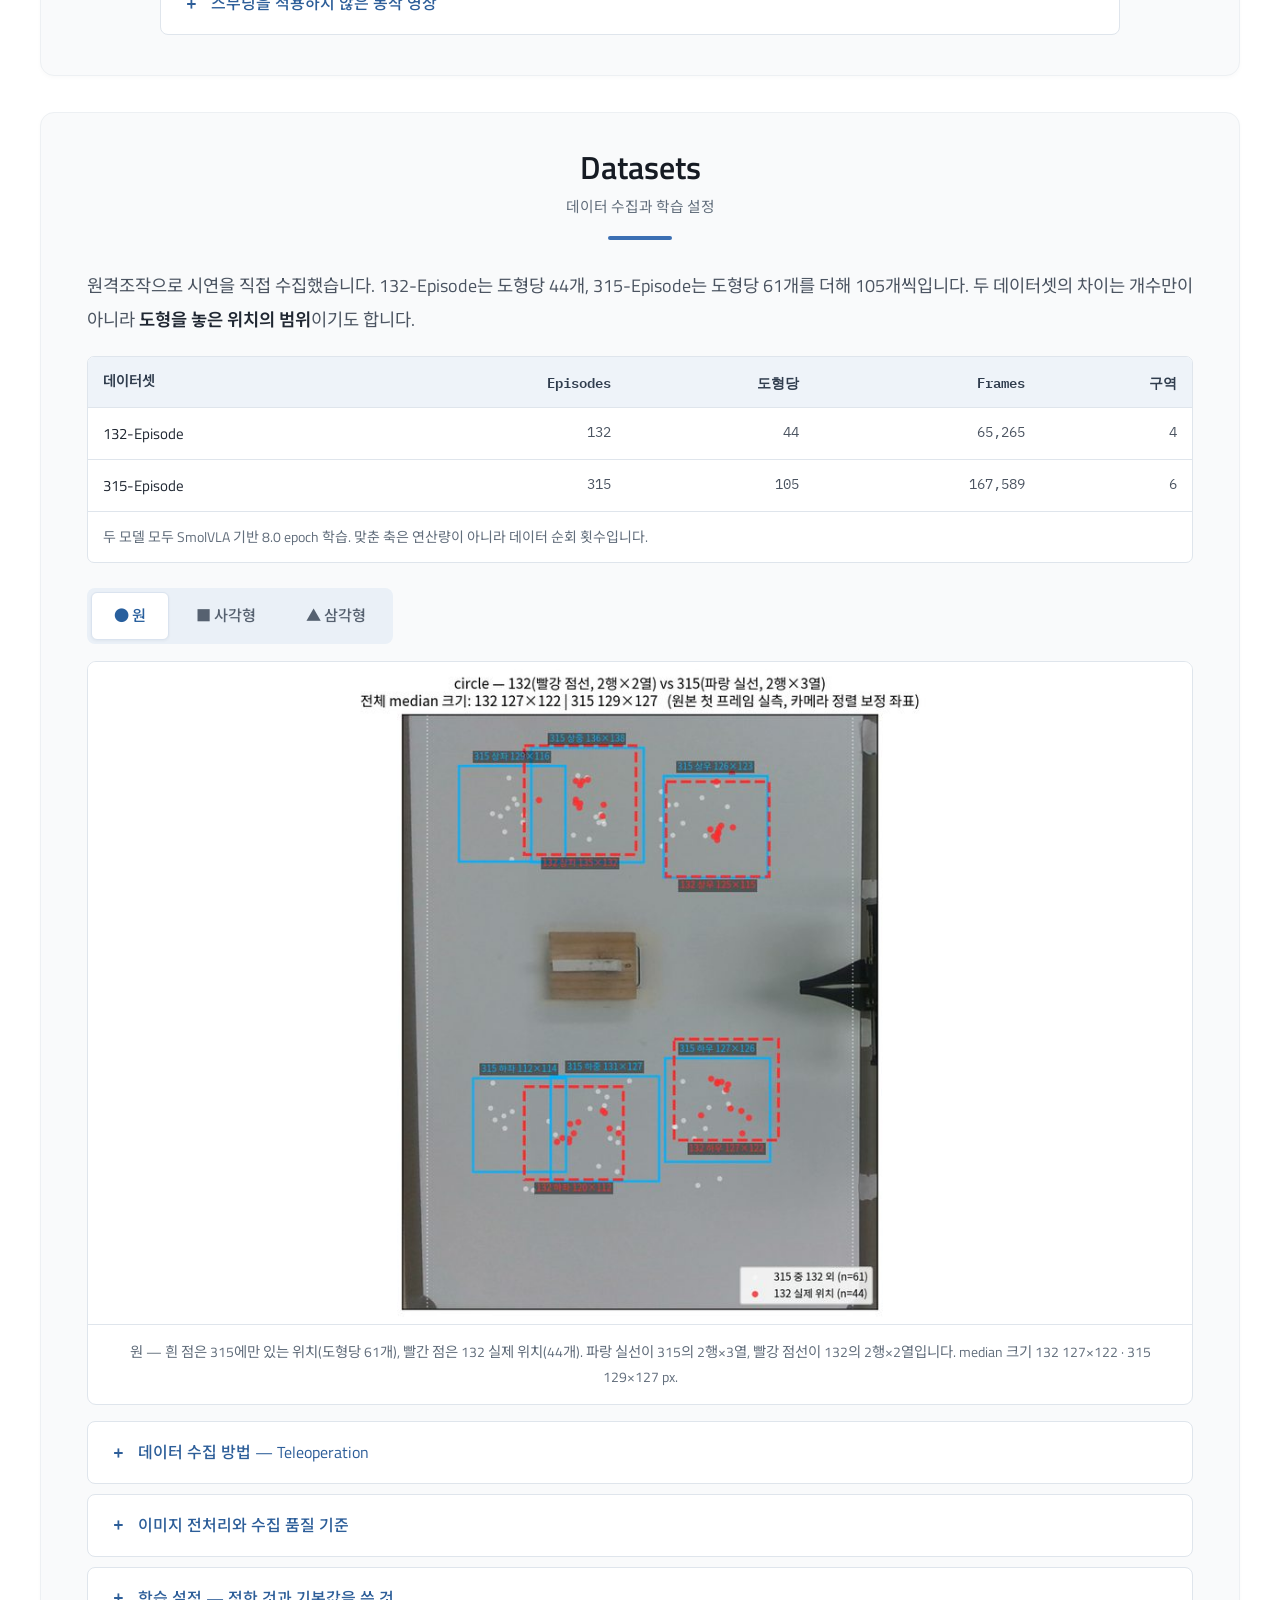
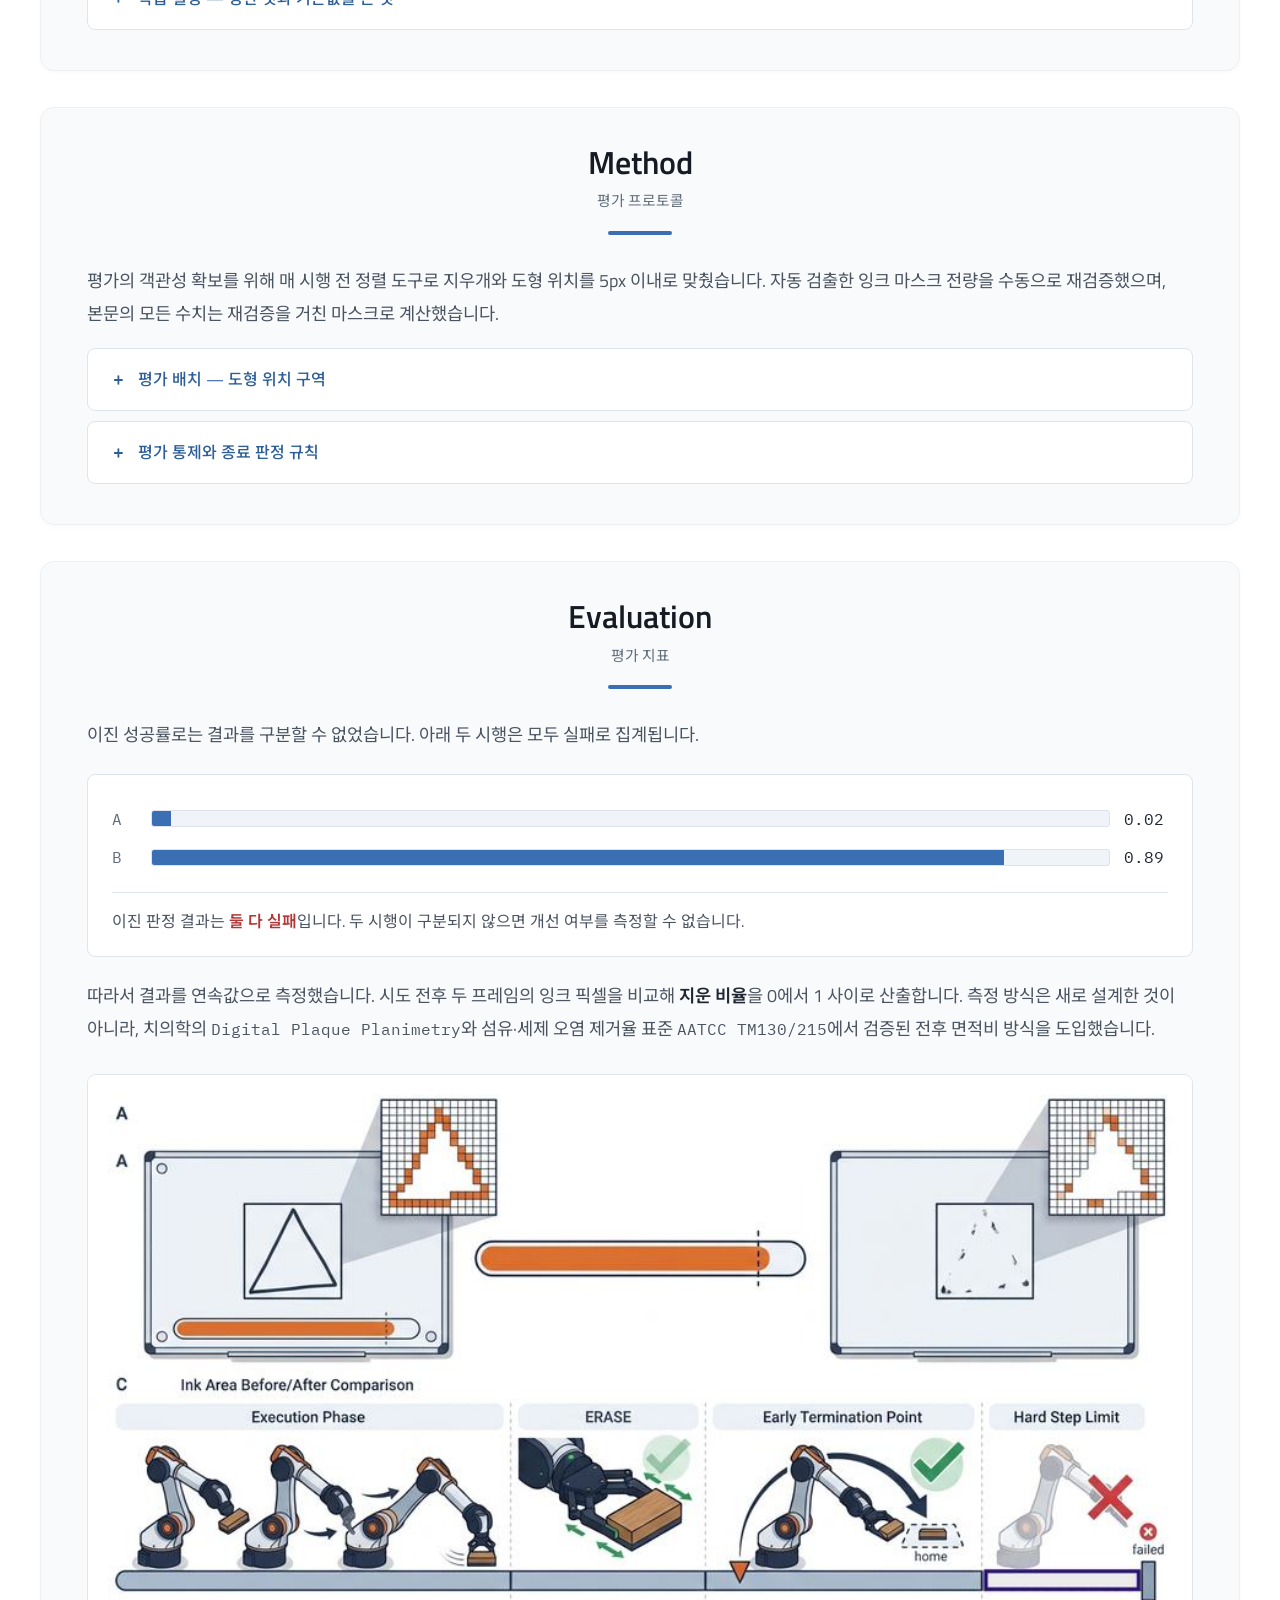
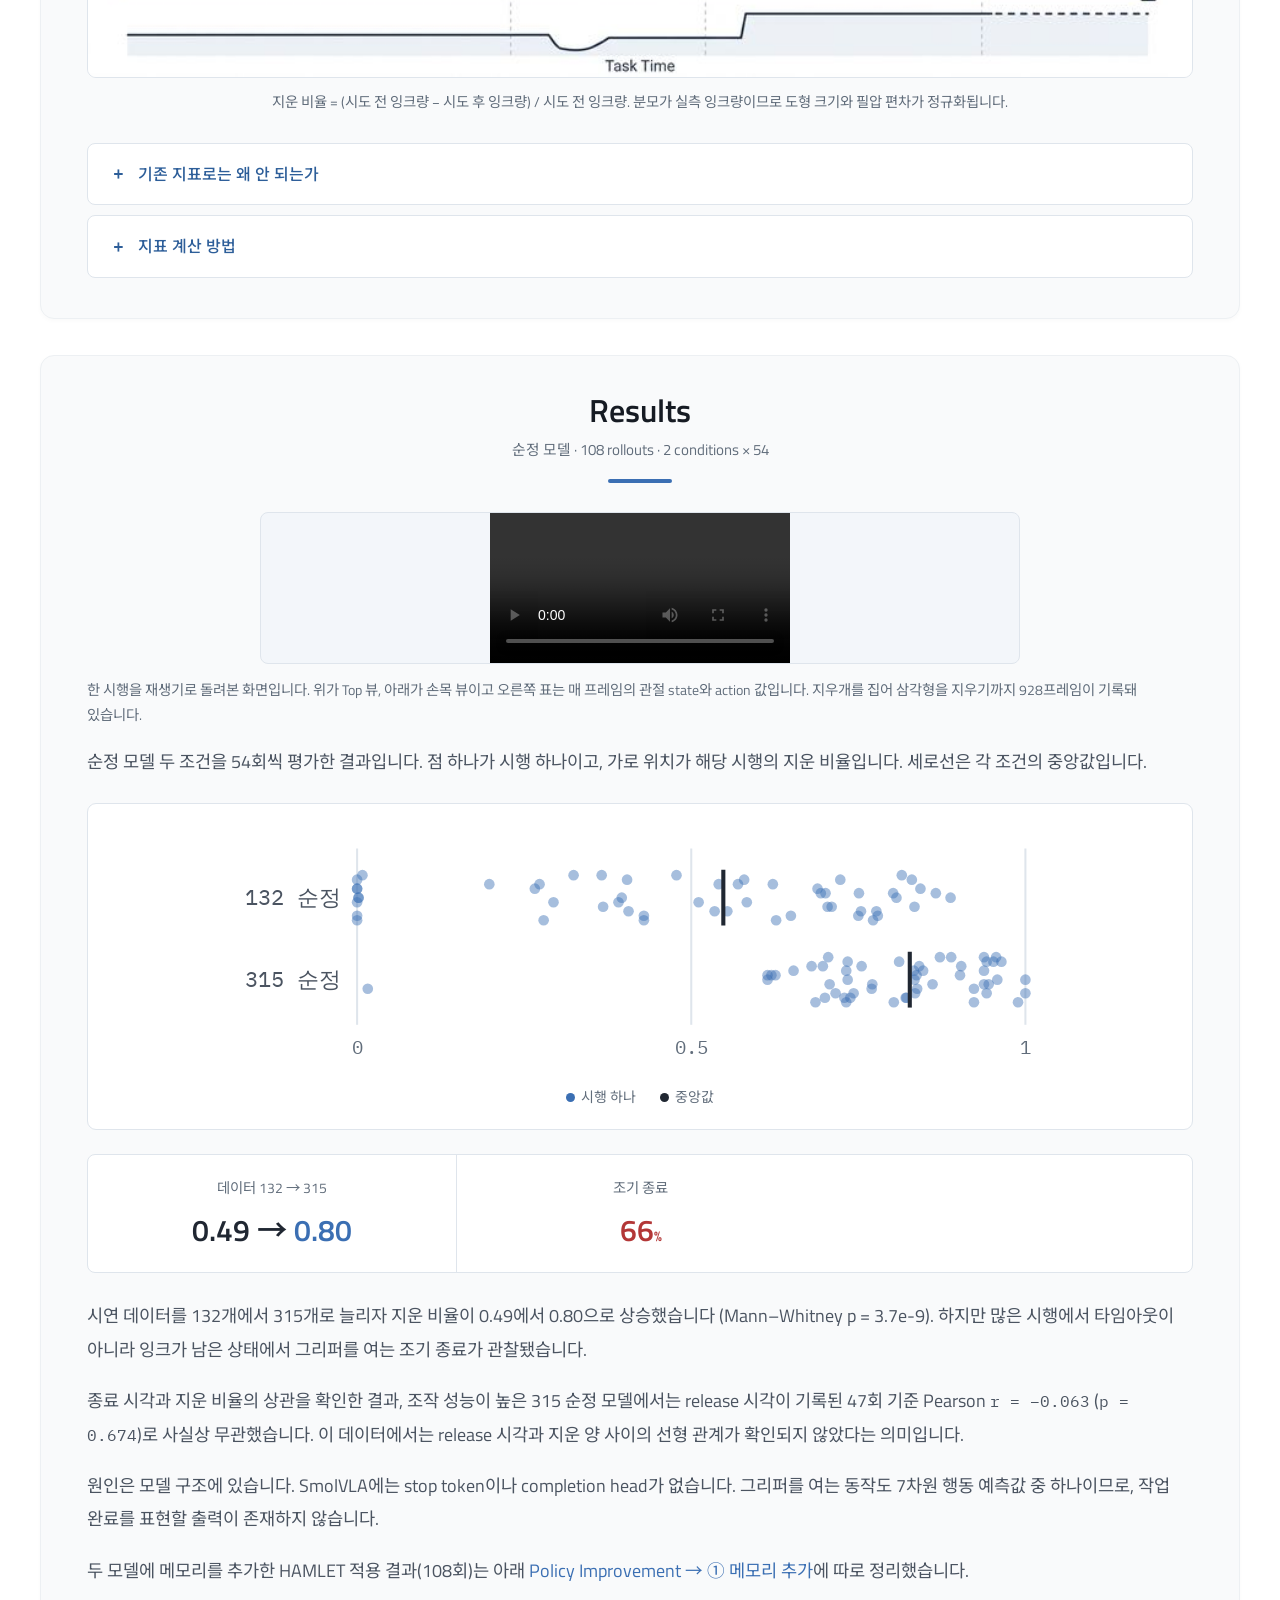
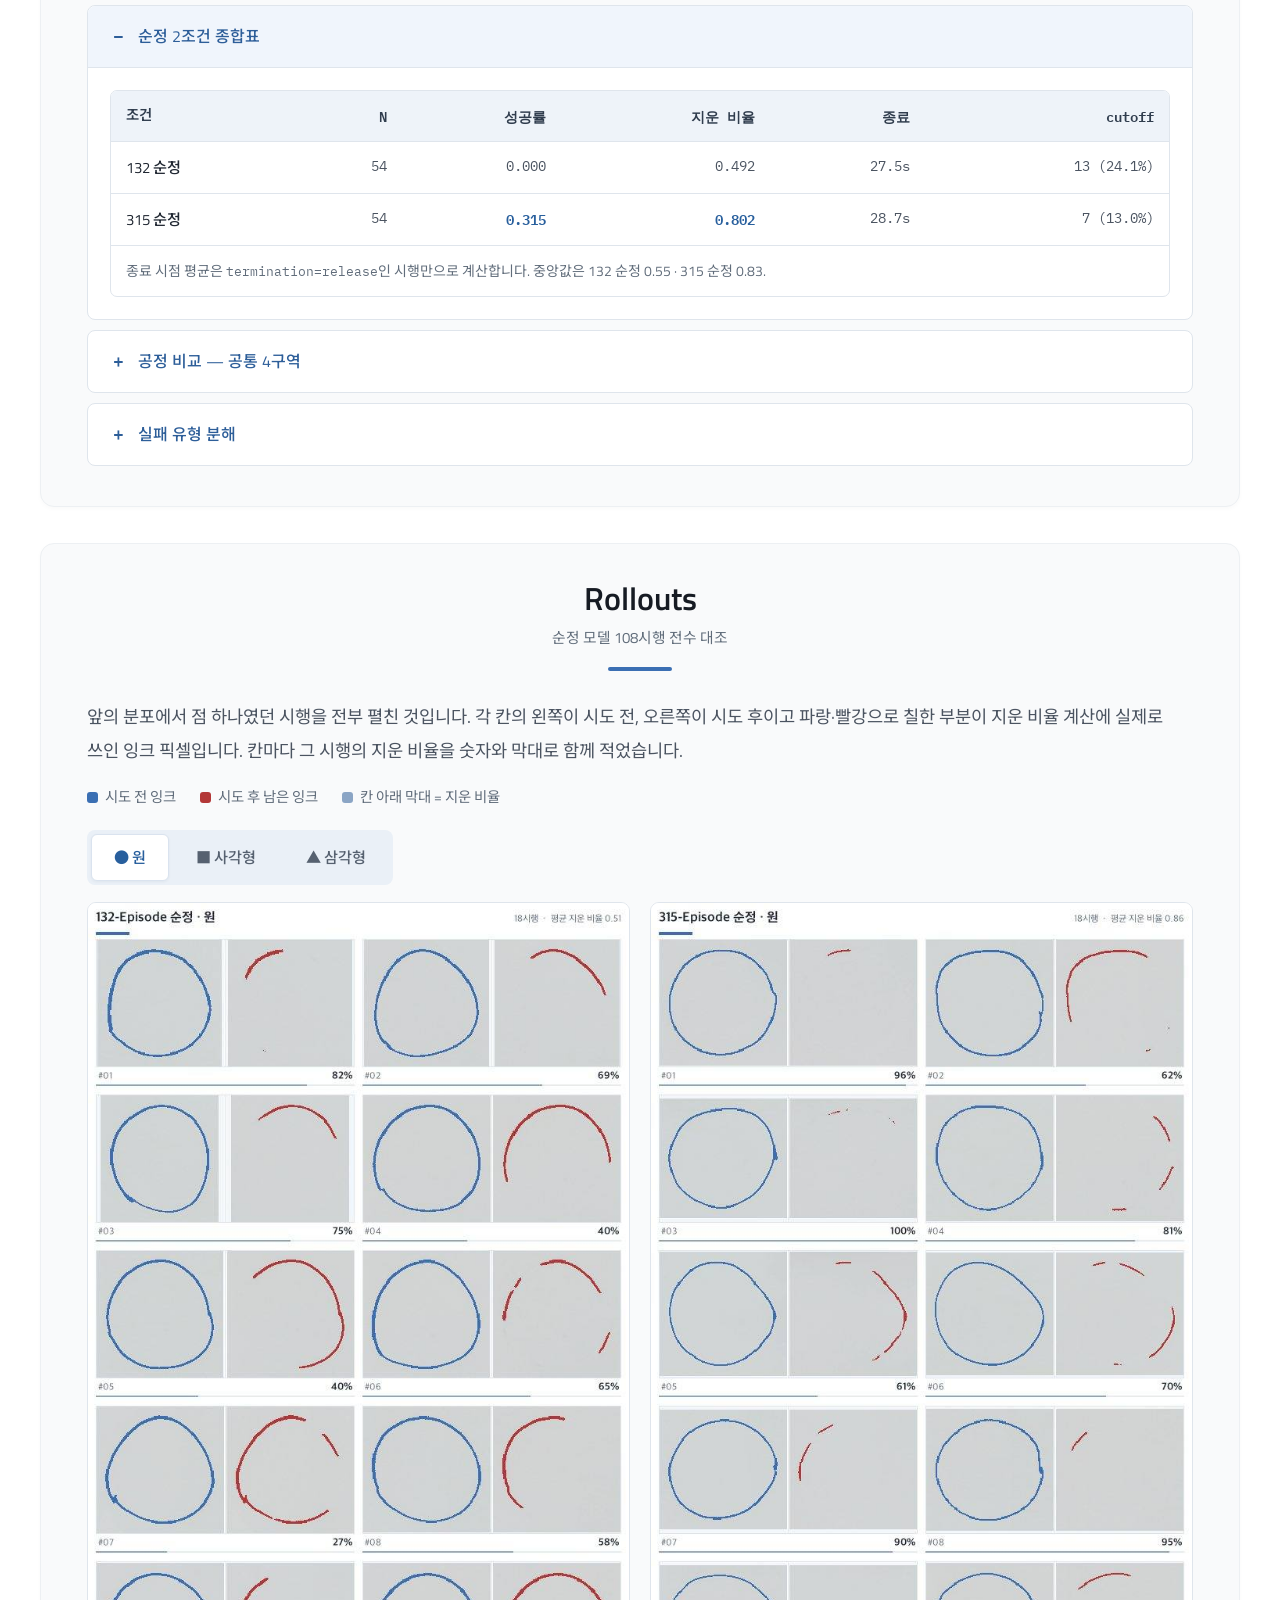
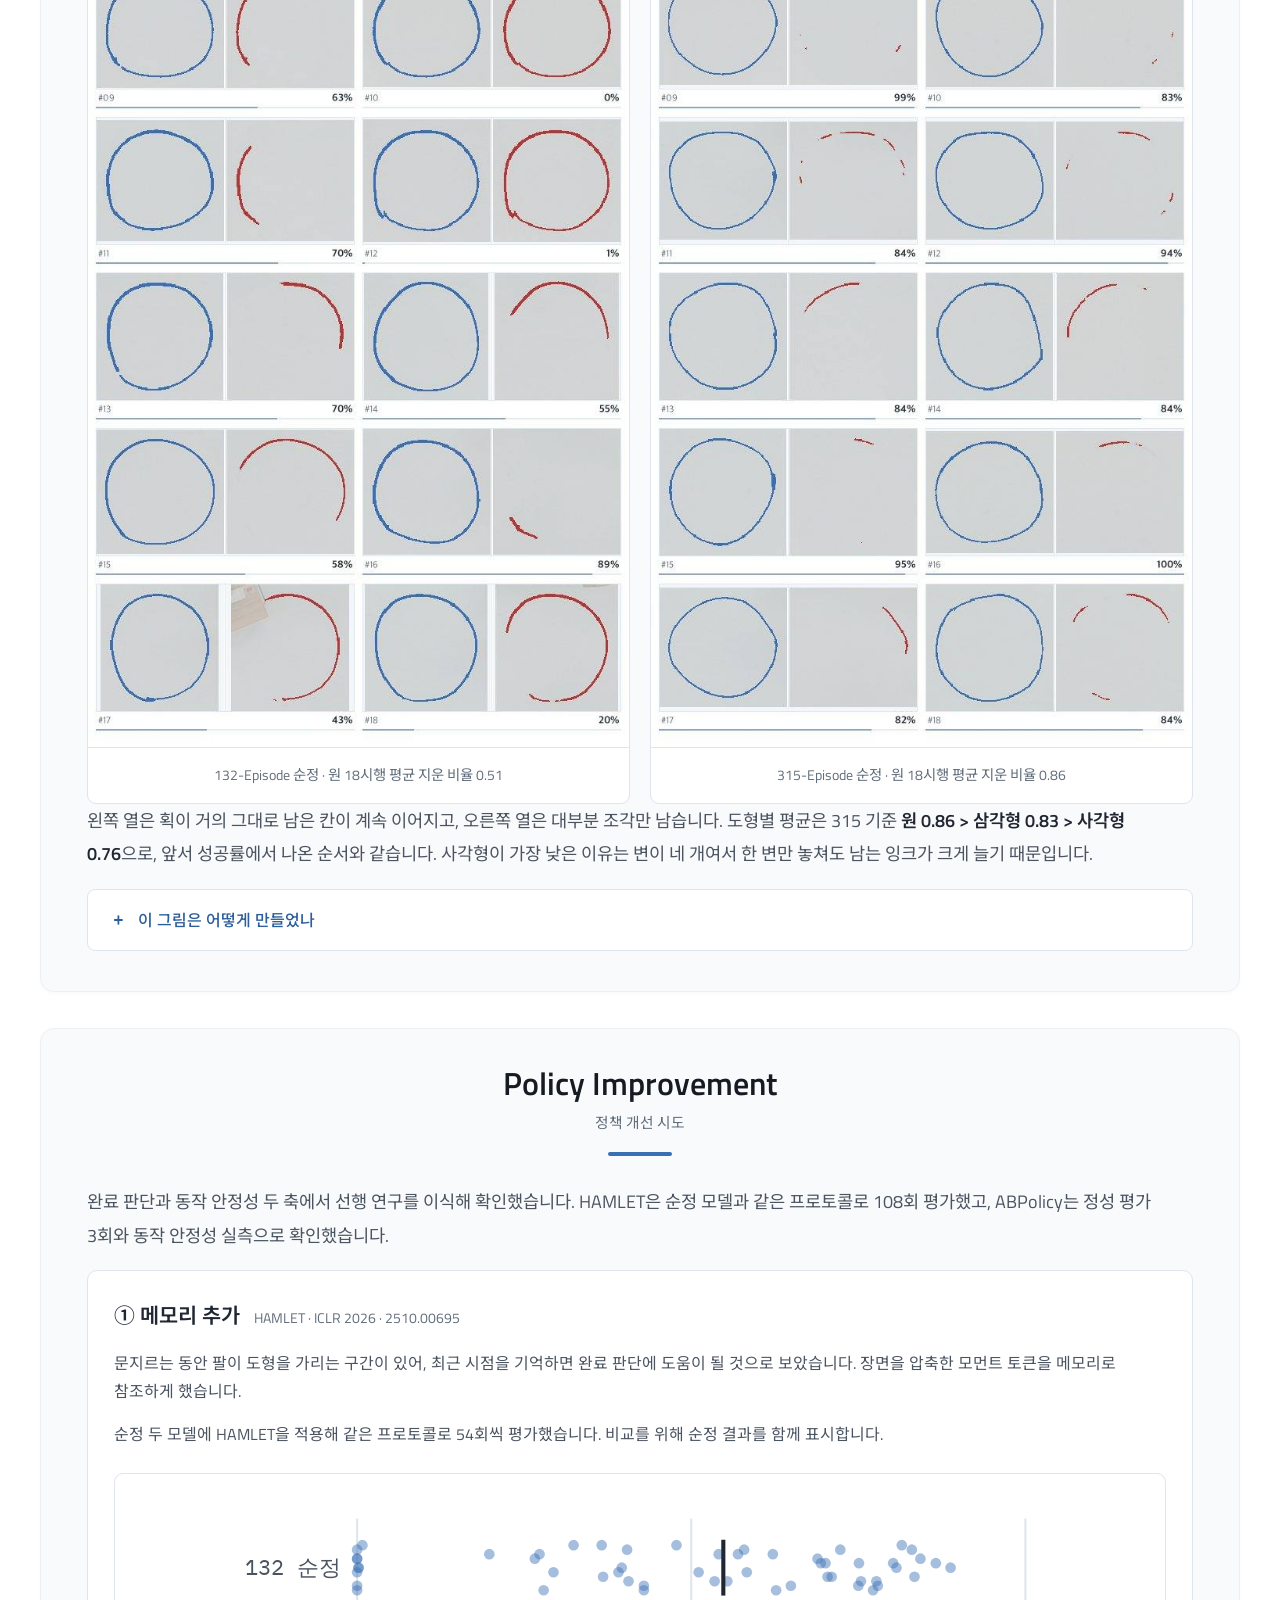
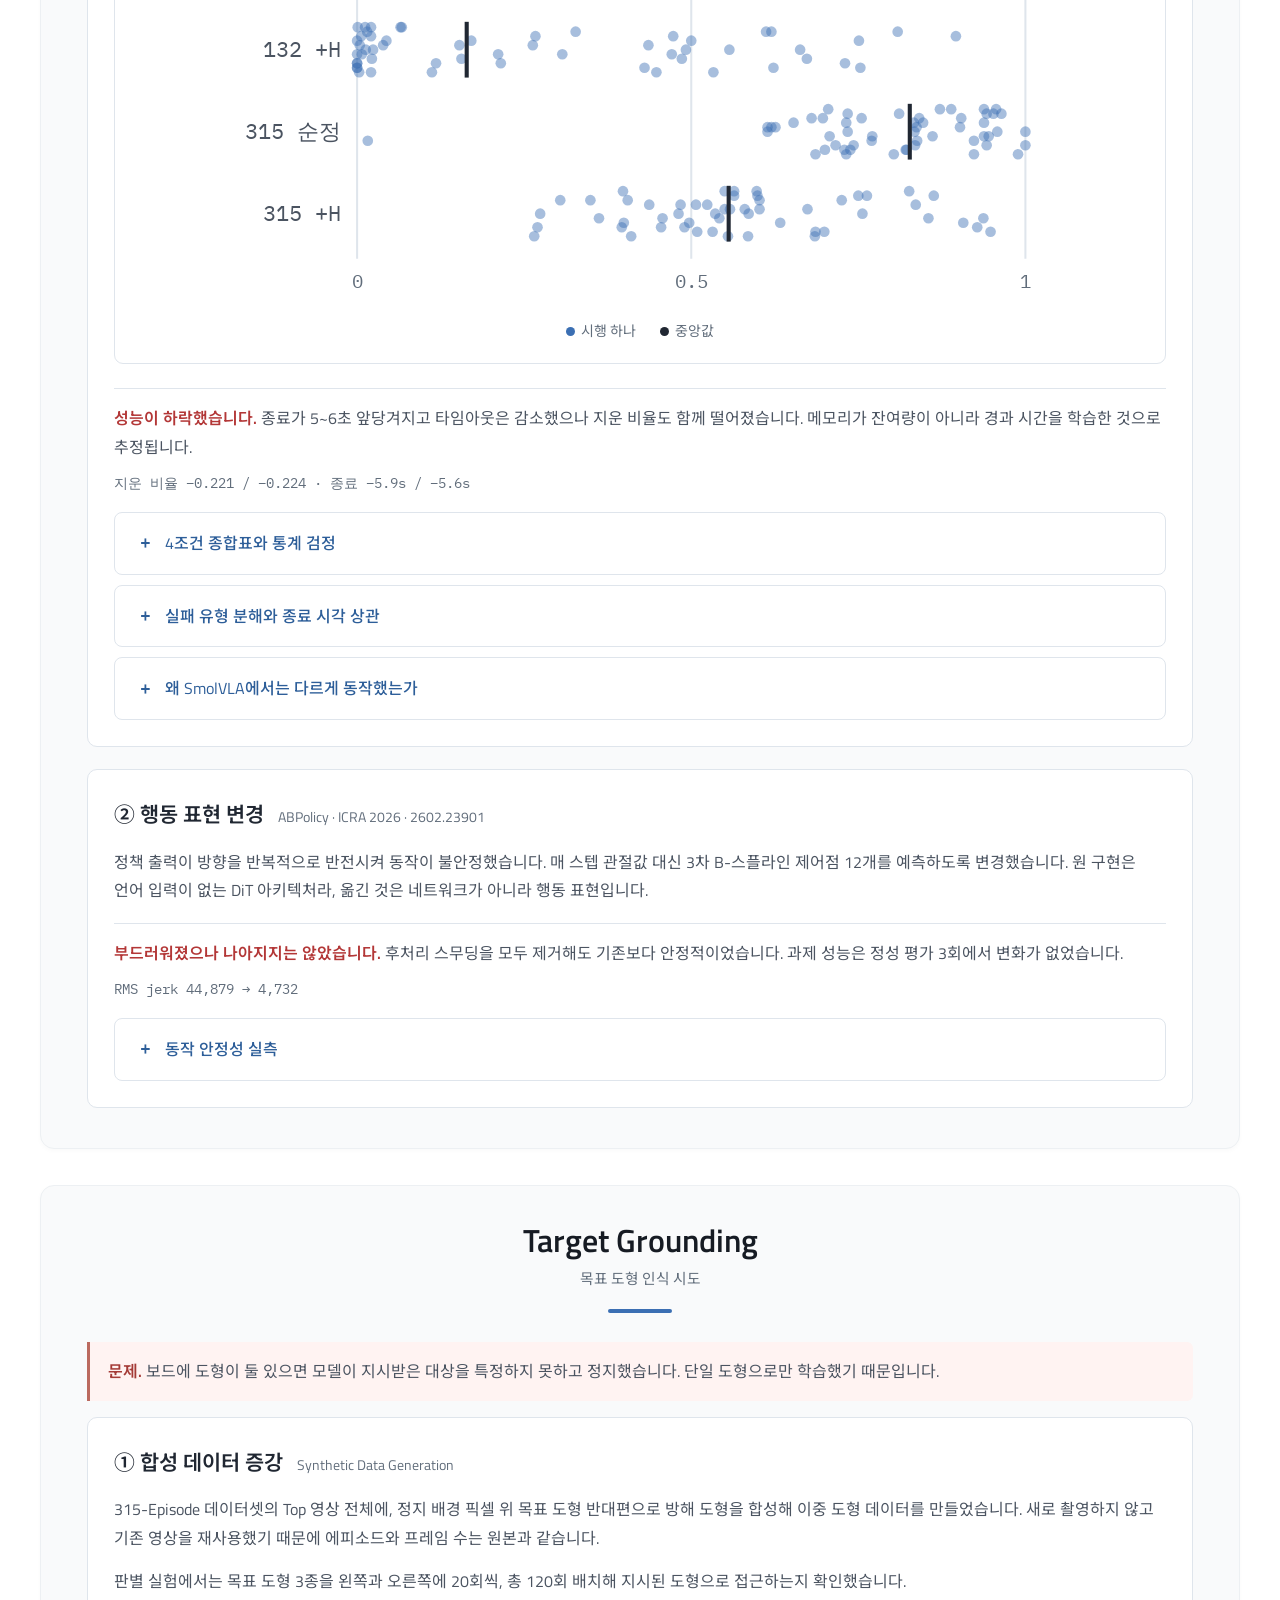
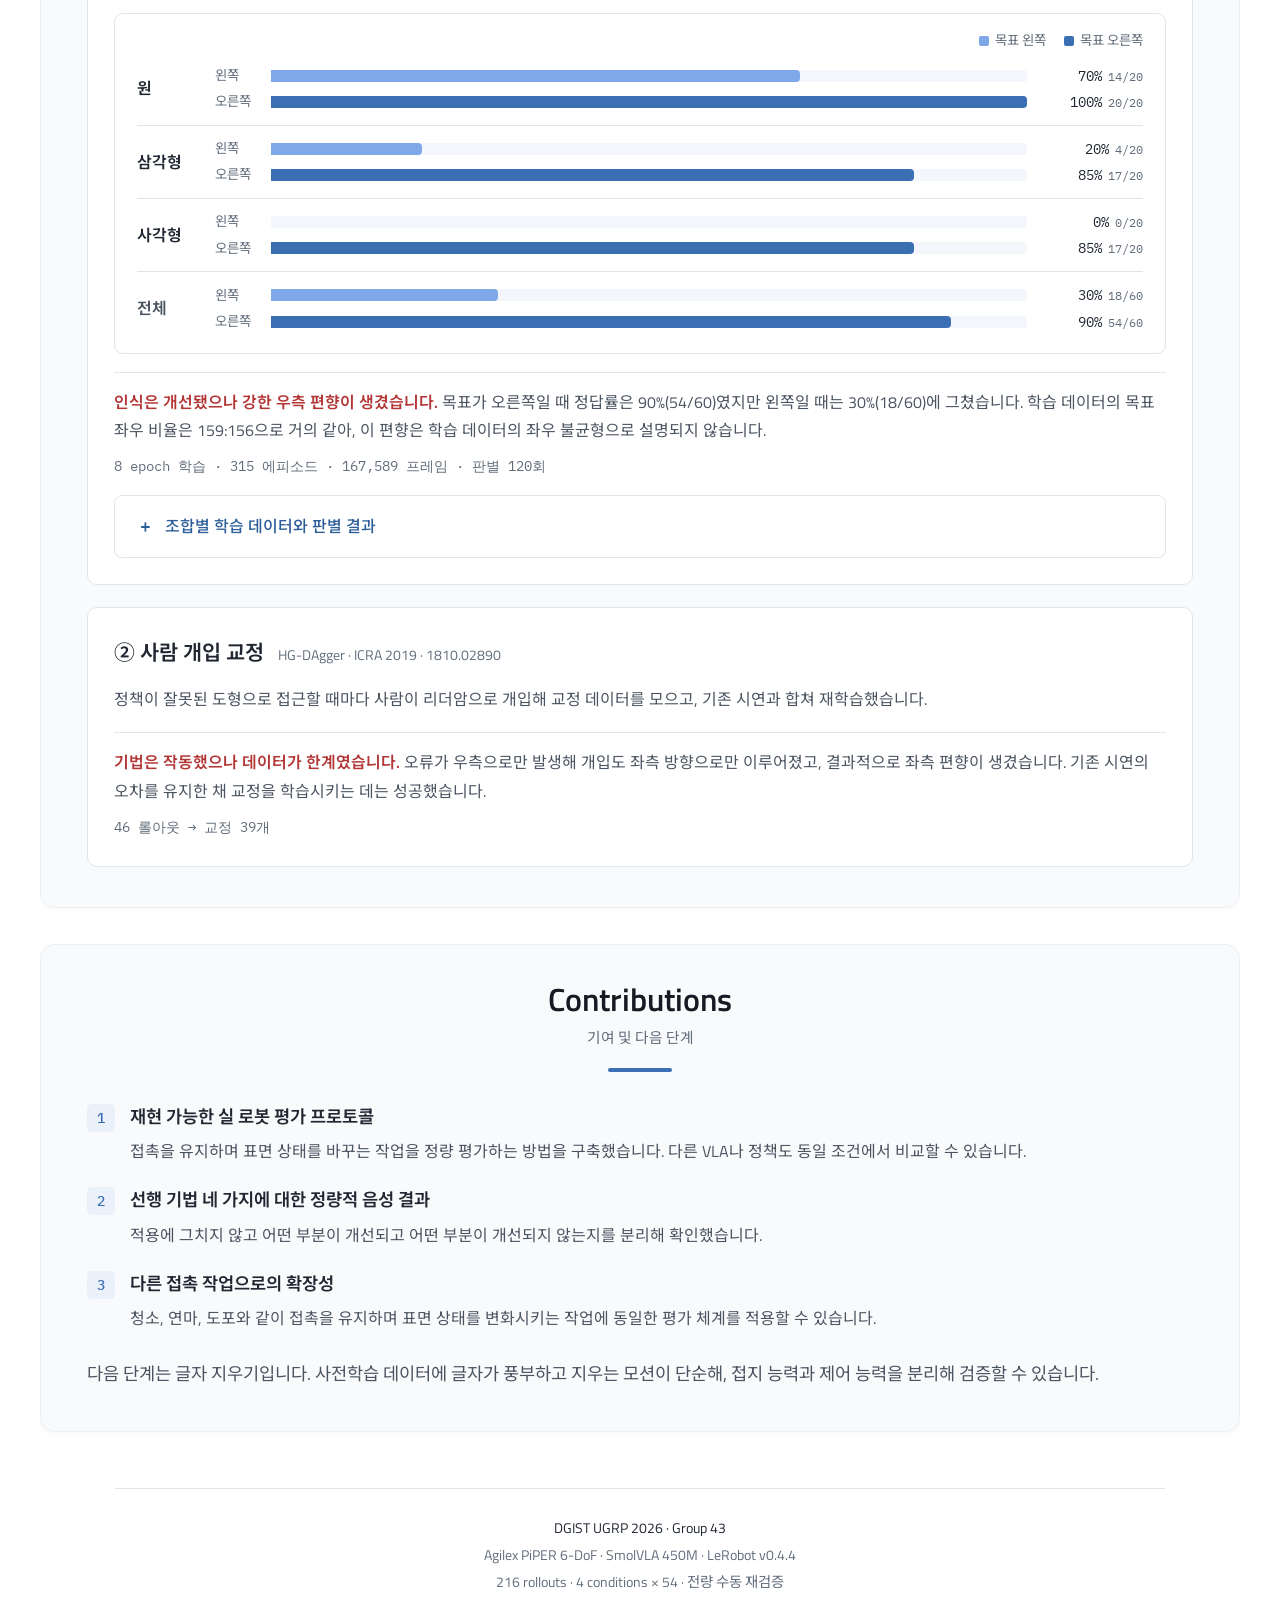
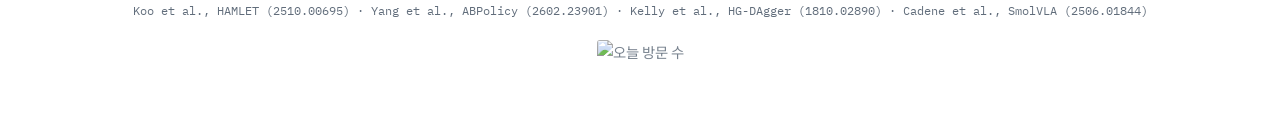
==== commit ab4cd478: "순정 2조건 종합표에서 통계 검정 표 제거 · 지도교수 이름에 링크 결과의 순정 2조건 종합표 안에 있던 통계 검정 표를 뺐다 (한국어·영문 동일). 정책 개선의 4조건 종합표 쪽" ====
--- a/index.html
+++ b/index.html
@@ -19,7 +19,7 @@
   <p class="project-subtitle">도형 지우기 과제에서의 VLA 성능 평가와 향상 시도</p>
   <p class="venue">DGIST UGRP 2026 <span>· Group 43 · Poster 10</span></p>
   <div class="authors" aria-label="연구진"><span>백재민</span><span>조성일</span><span>강경묵</span><span>곽민준</span><span>이동규</span></div>
-  <p class="advisor">지도교수 <strong>배인환</strong></p>
+  <p class="advisor">지도교수 <a href="https://ihbae.com/" target="_blank" rel="noopener"><strong>배인환</strong></a></p>
   <p class="affiliations">DGIST 기초학부 · 전기전자컴퓨터공학과</p>
   <nav class="resource-links" aria-label="연구 내용 바로가기">
     <a href="#datasets"><svg aria-hidden="true" viewBox="0 0 24 24"><ellipse cx="12" cy="5" rx="8" ry="3"/><path d="M4 5v7c0 4 16 4 16 0V5 M4 12v7c0 4 16 4 16 0v-7"/></svg>Datasets</a>
@@ -369,12 +369,6 @@
         <td class="n up">0.802</td><td class="n">28.7s</td><td class="n wrap">7 (13.0%)</td></tr>
       <caption>종료 시점 평균은 <span class="mono">termination=release</span>인 시행만으로 계산합니다.
         중앙값은 132 순정 0.55 · 315 순정 0.83.</caption>
-    </table></div>
-    <h4>통계 검정</h4>
-    <div class="tw" tabindex="0" role="region" aria-label="데이터 표"><table>
-      <thead><tr><th>비교</th><th class="n">Fisher p</th><th class="n">M-W p</th><th class="n">Cliff δ</th></tr></thead>
-      <tr><td class="k">데이터 규모 132→315</td><td class="n up">2.0e-5</td>
-        <td class="n up">3.7e-9</td><td class="n">0.658</td></tr>
     </table></div>
   </div></details>
 
@@ -705,7 +699,6 @@
   216 rollouts · 4 conditions × 54 · 전량 수동 재검증<br>
   <span class="mono" style="font-size:11.5px">Koo et al., HAMLET (2510.00695) · Yang et al., ABPolicy (2602.23901)
   · Kelly et al., HG-DAgger (1810.02890) · Cadene et al., SmolVLA (2506.01844)</span>
-  <div class="hits"><img src="https://hits.sh/ugrp43.github.io/conference.svg?style=flat-square&amp;label=Today&amp;color=3b6fb3&amp;labelColor=eef2f7&amp;view=today" alt="오늘 방문 수" referrerpolicy="no-referrer-when-downgrade"></div>
 </footer></main>
 </body>
 </html>
--- a/style.css
+++ b/style.css
@@ -381,3 +381,7 @@
 /* ---------- 방문 수 ---------- */
 .hits { margin-top: 16px; }
 .hits img { display: inline-block; height: 20px; width: auto; border: 0; border-radius: 3px; opacity: .85; }
+
+/* 지도교수 개인 페이지 링크 */
+.advisor a { color: inherit; text-decoration: none; }
+.advisor a:hover strong { text-decoration: underline; }
